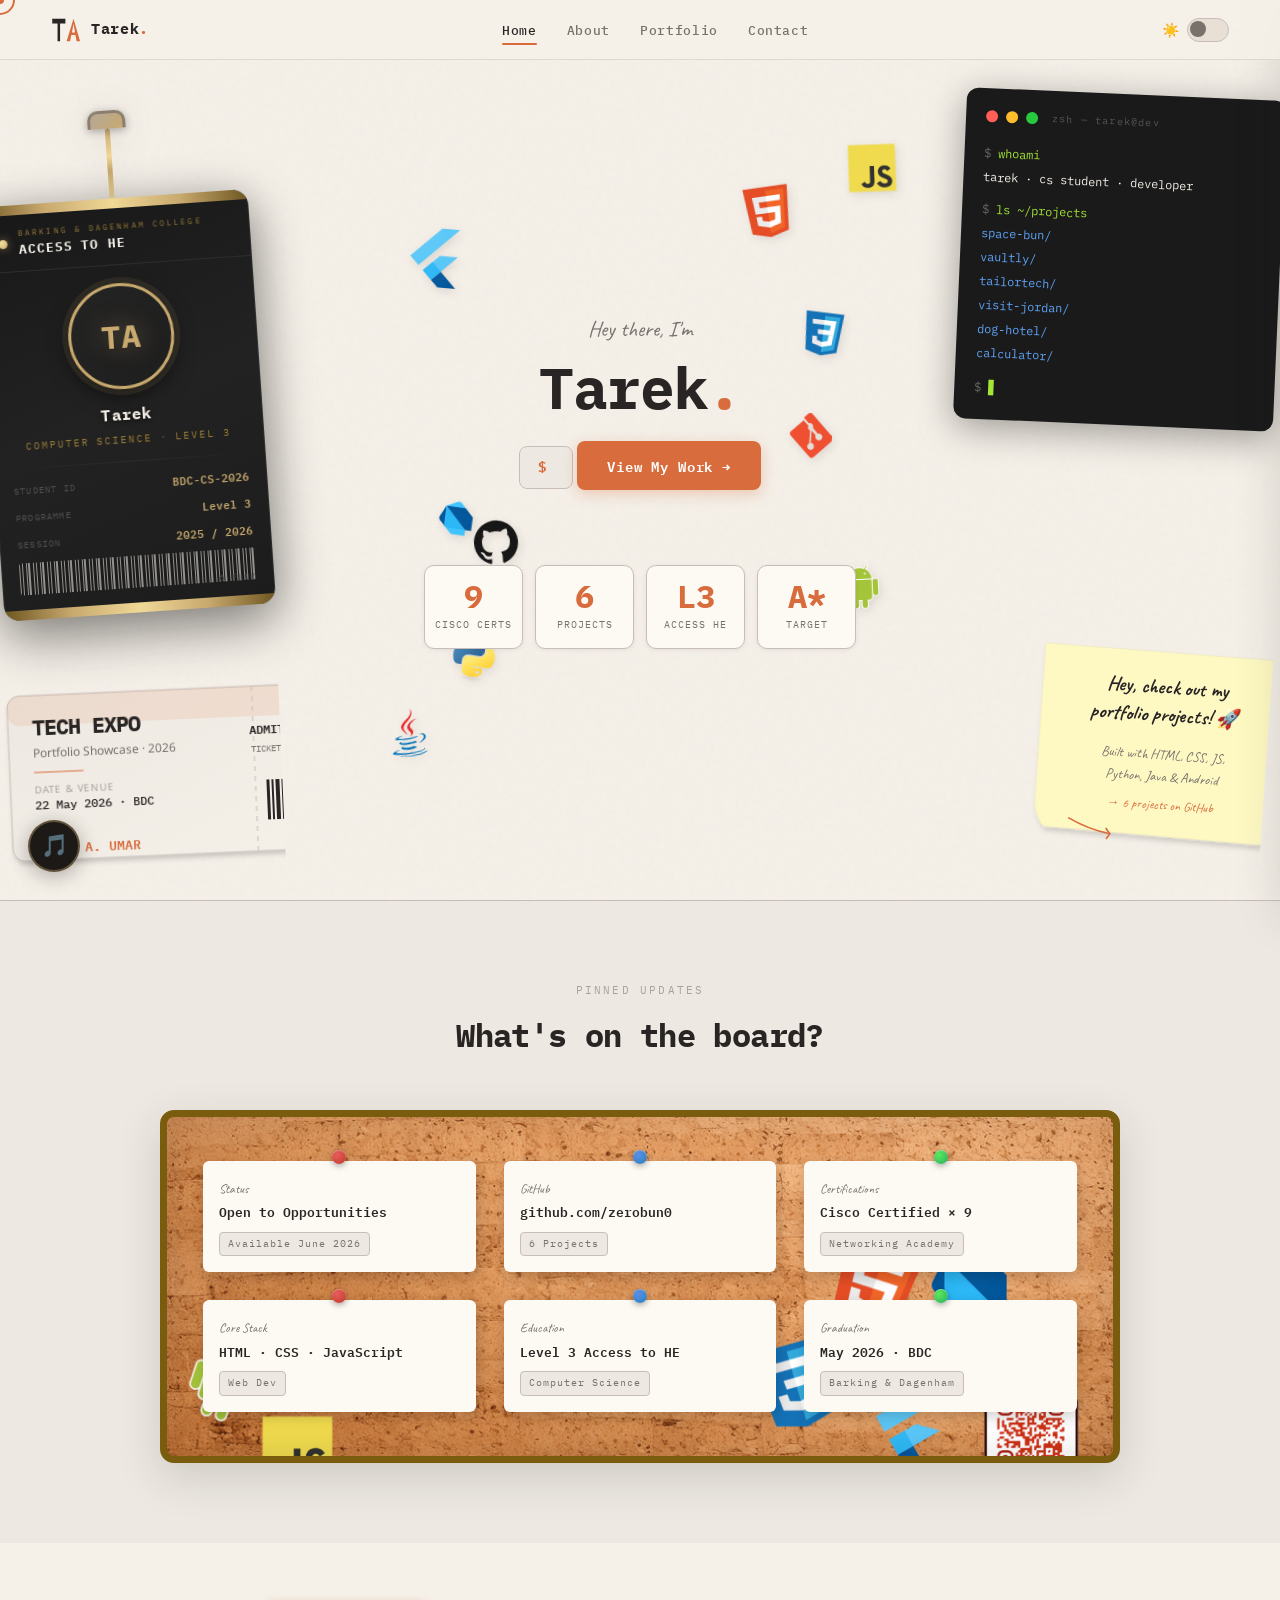
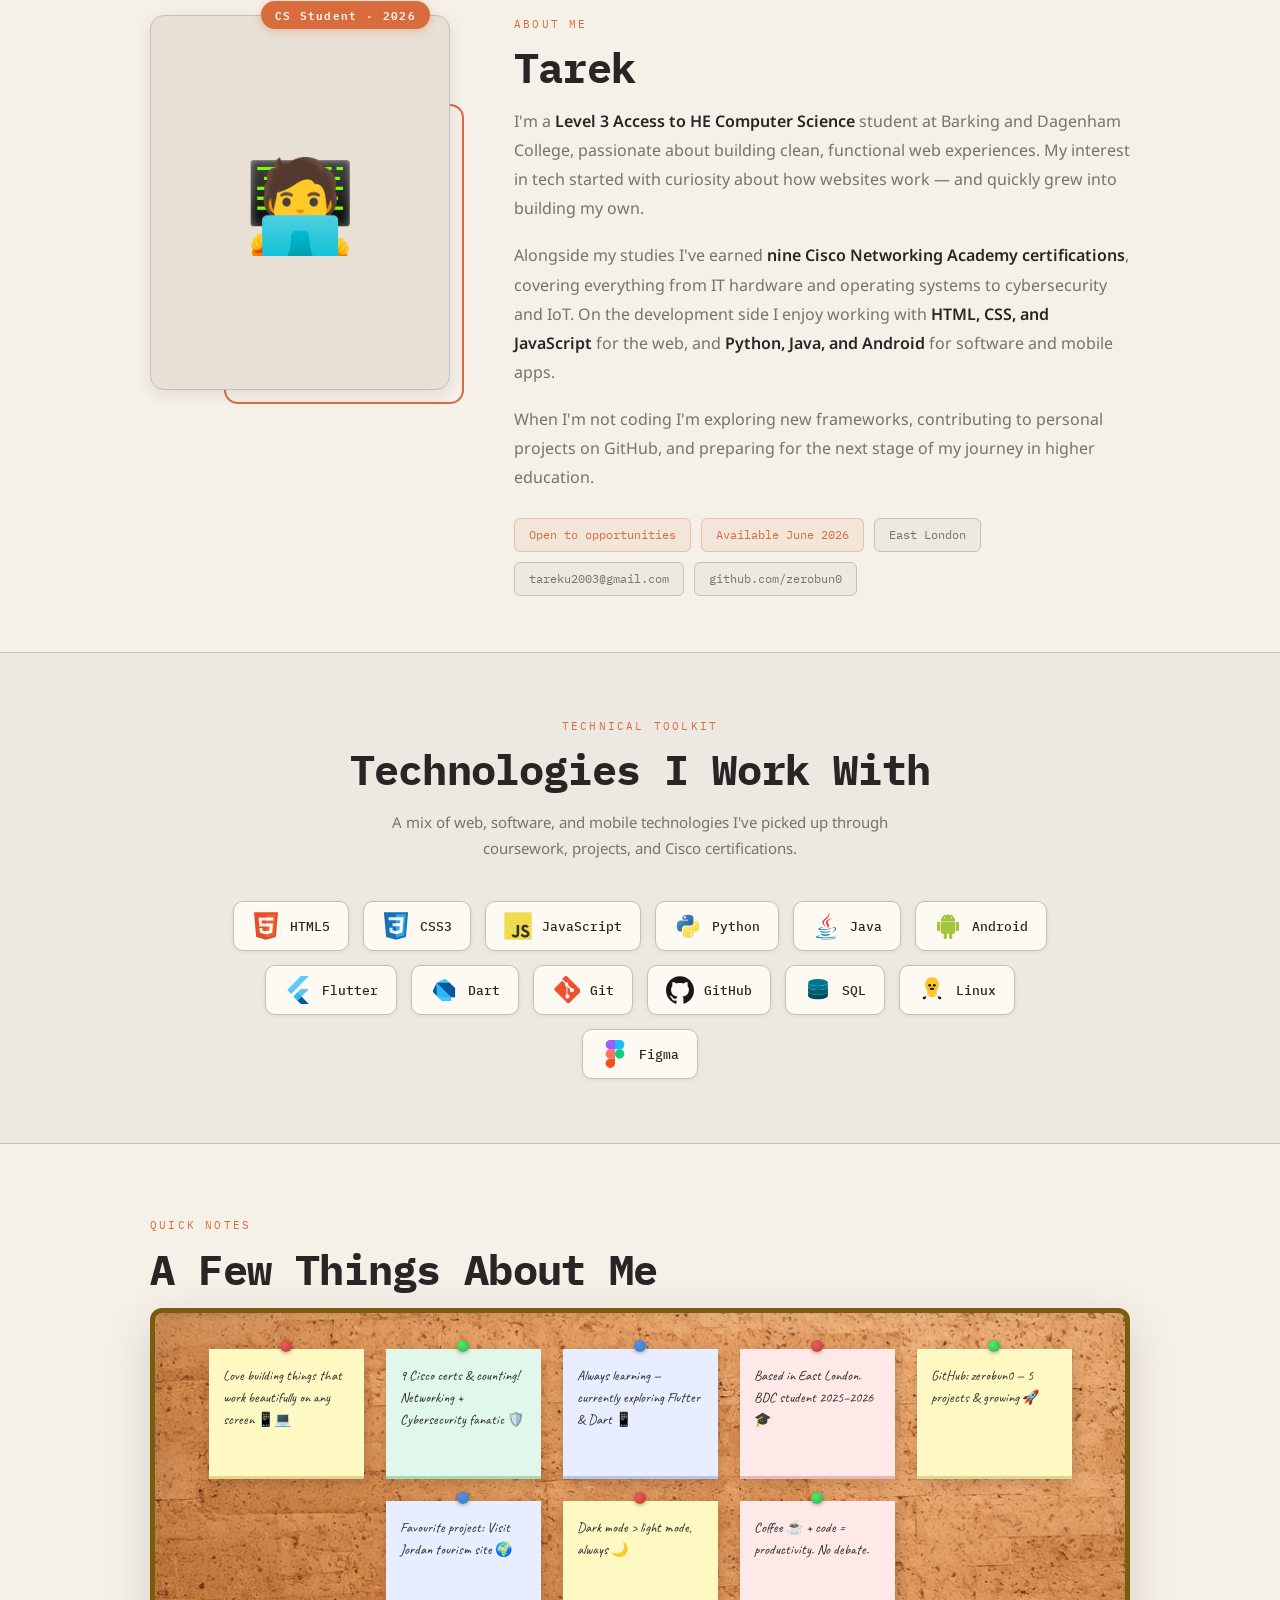
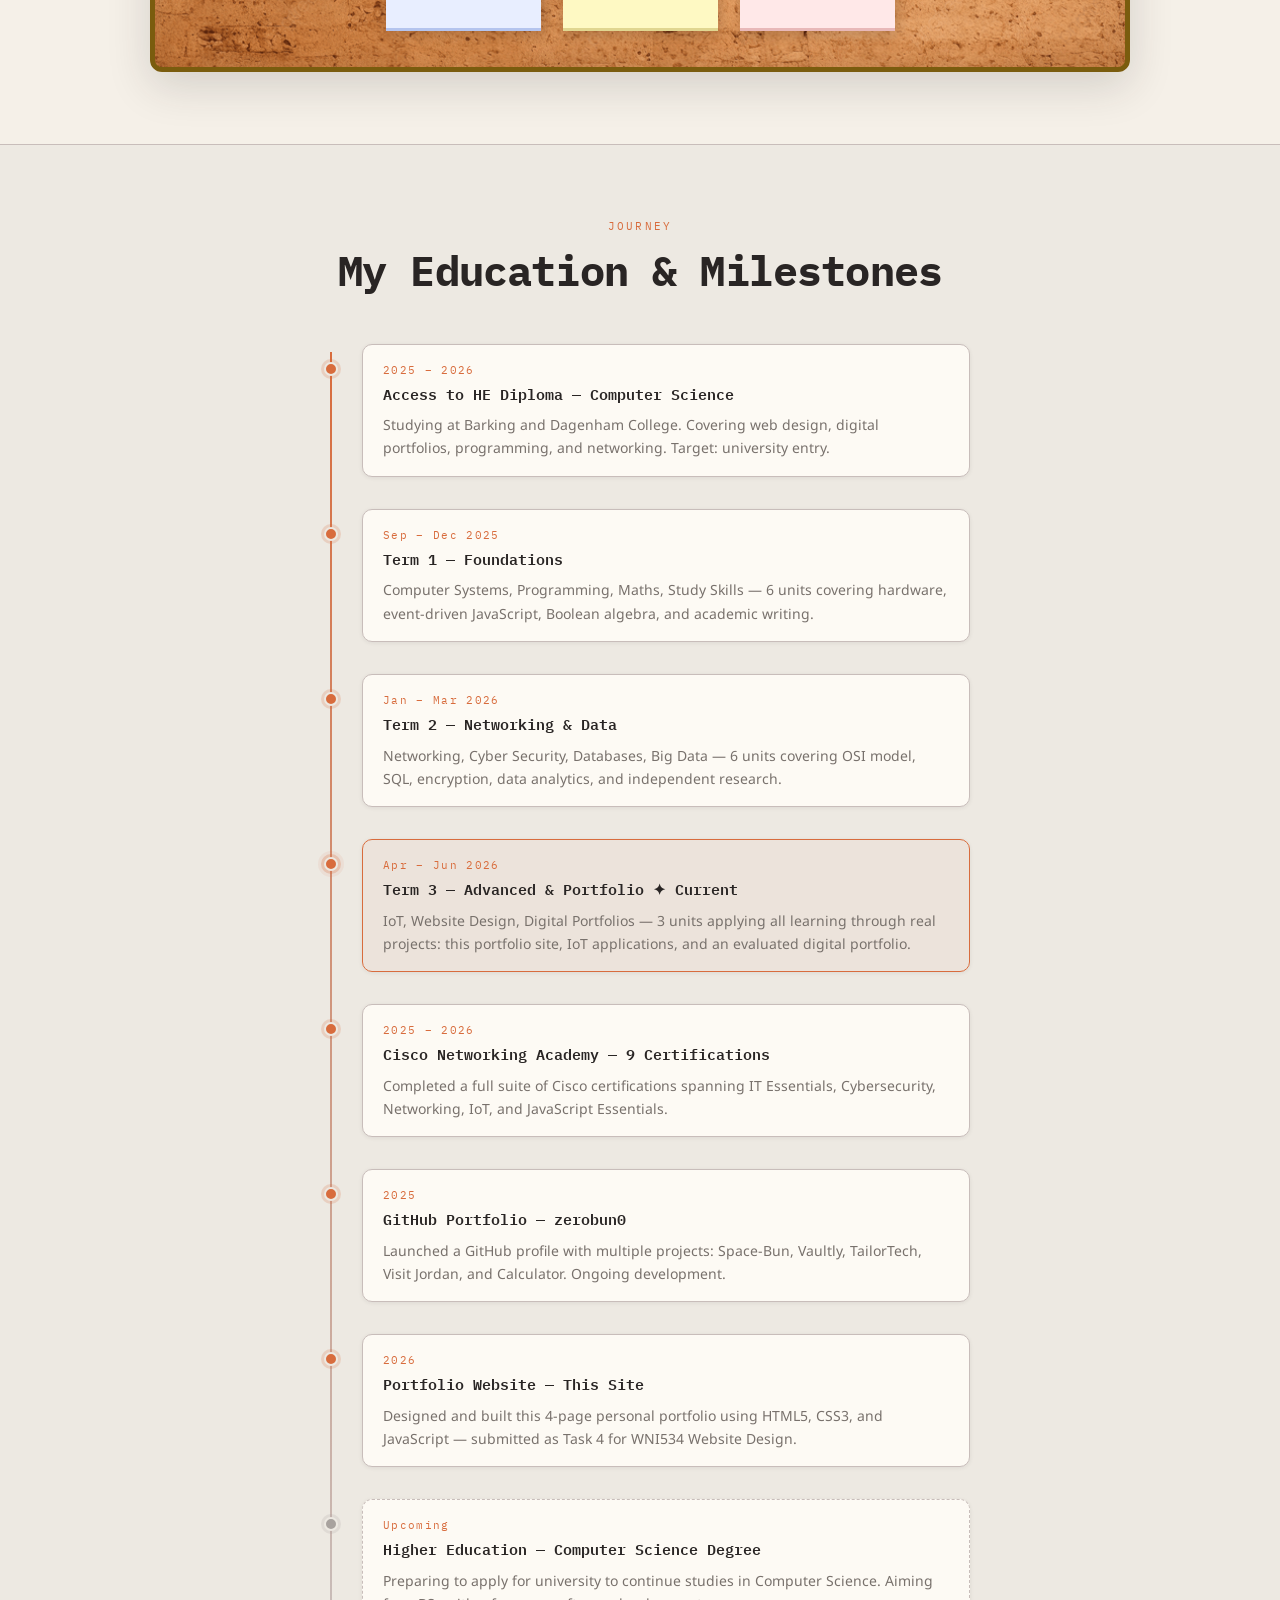
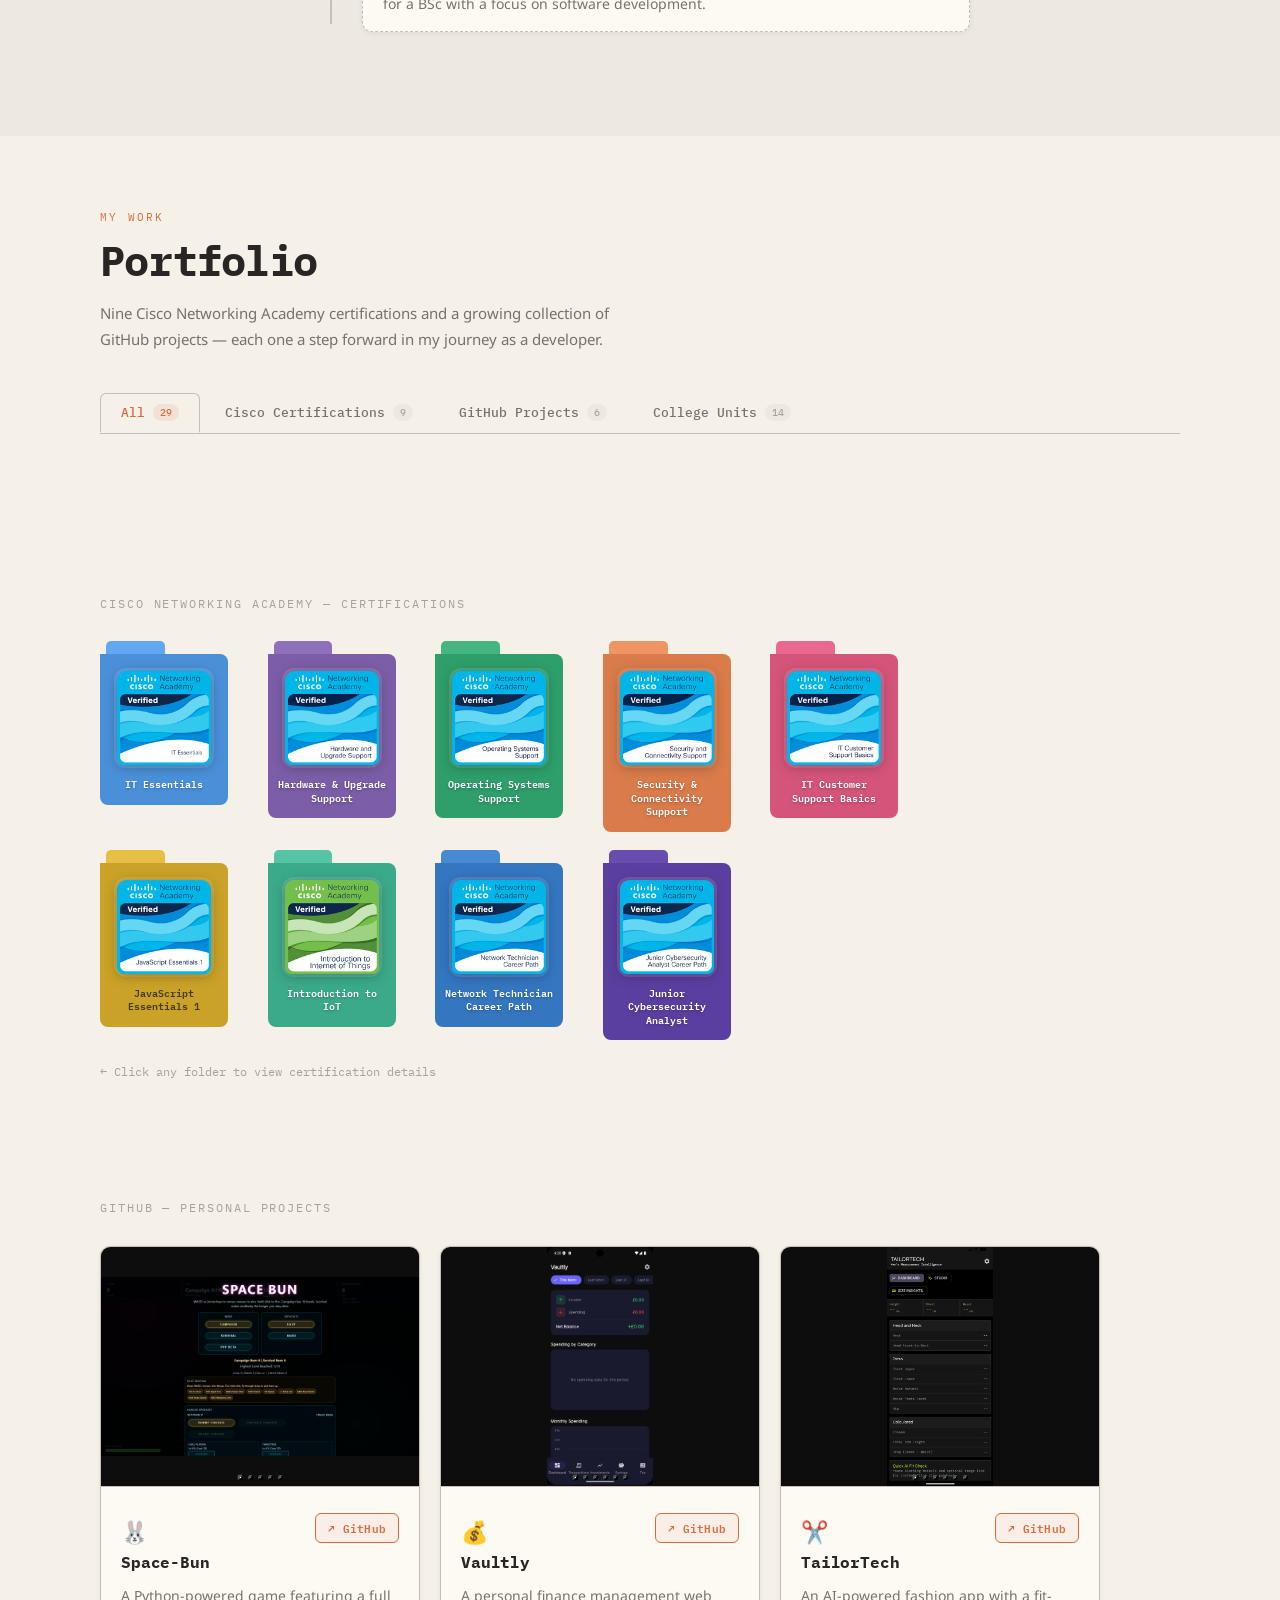
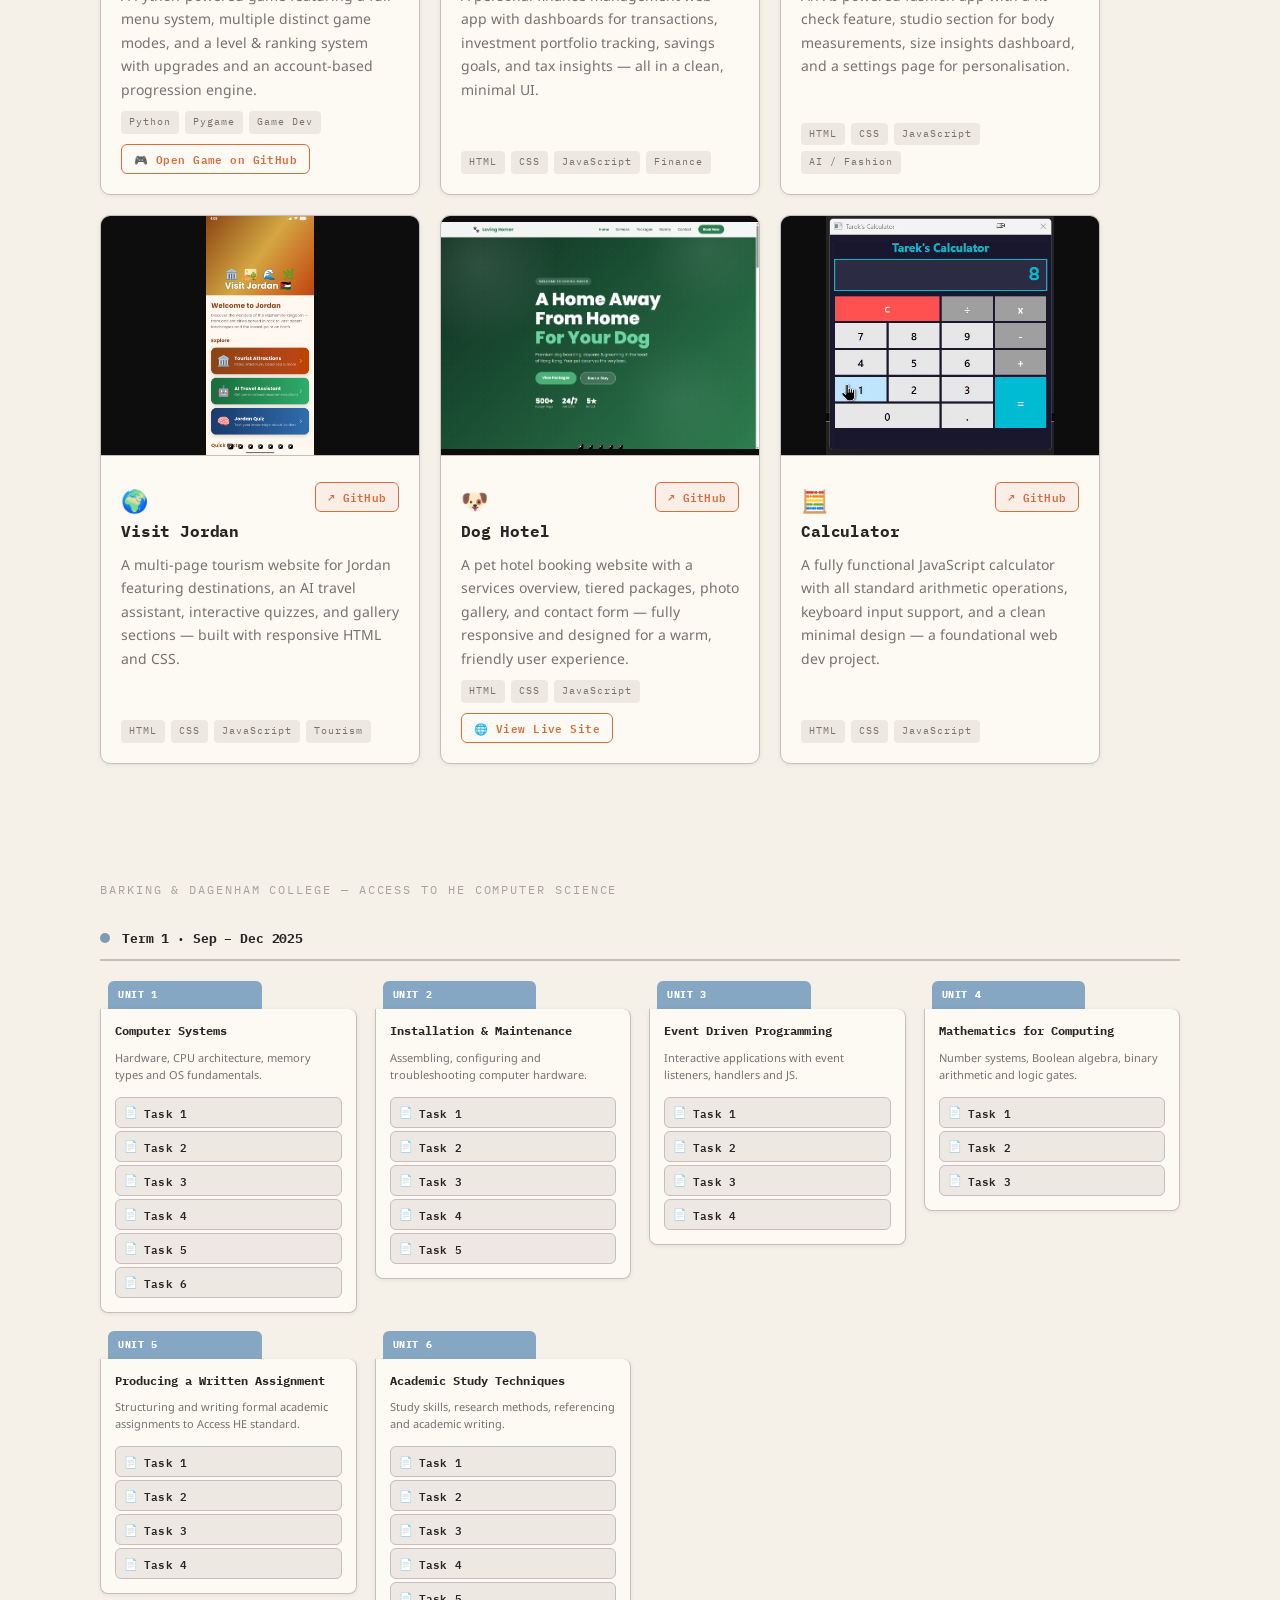
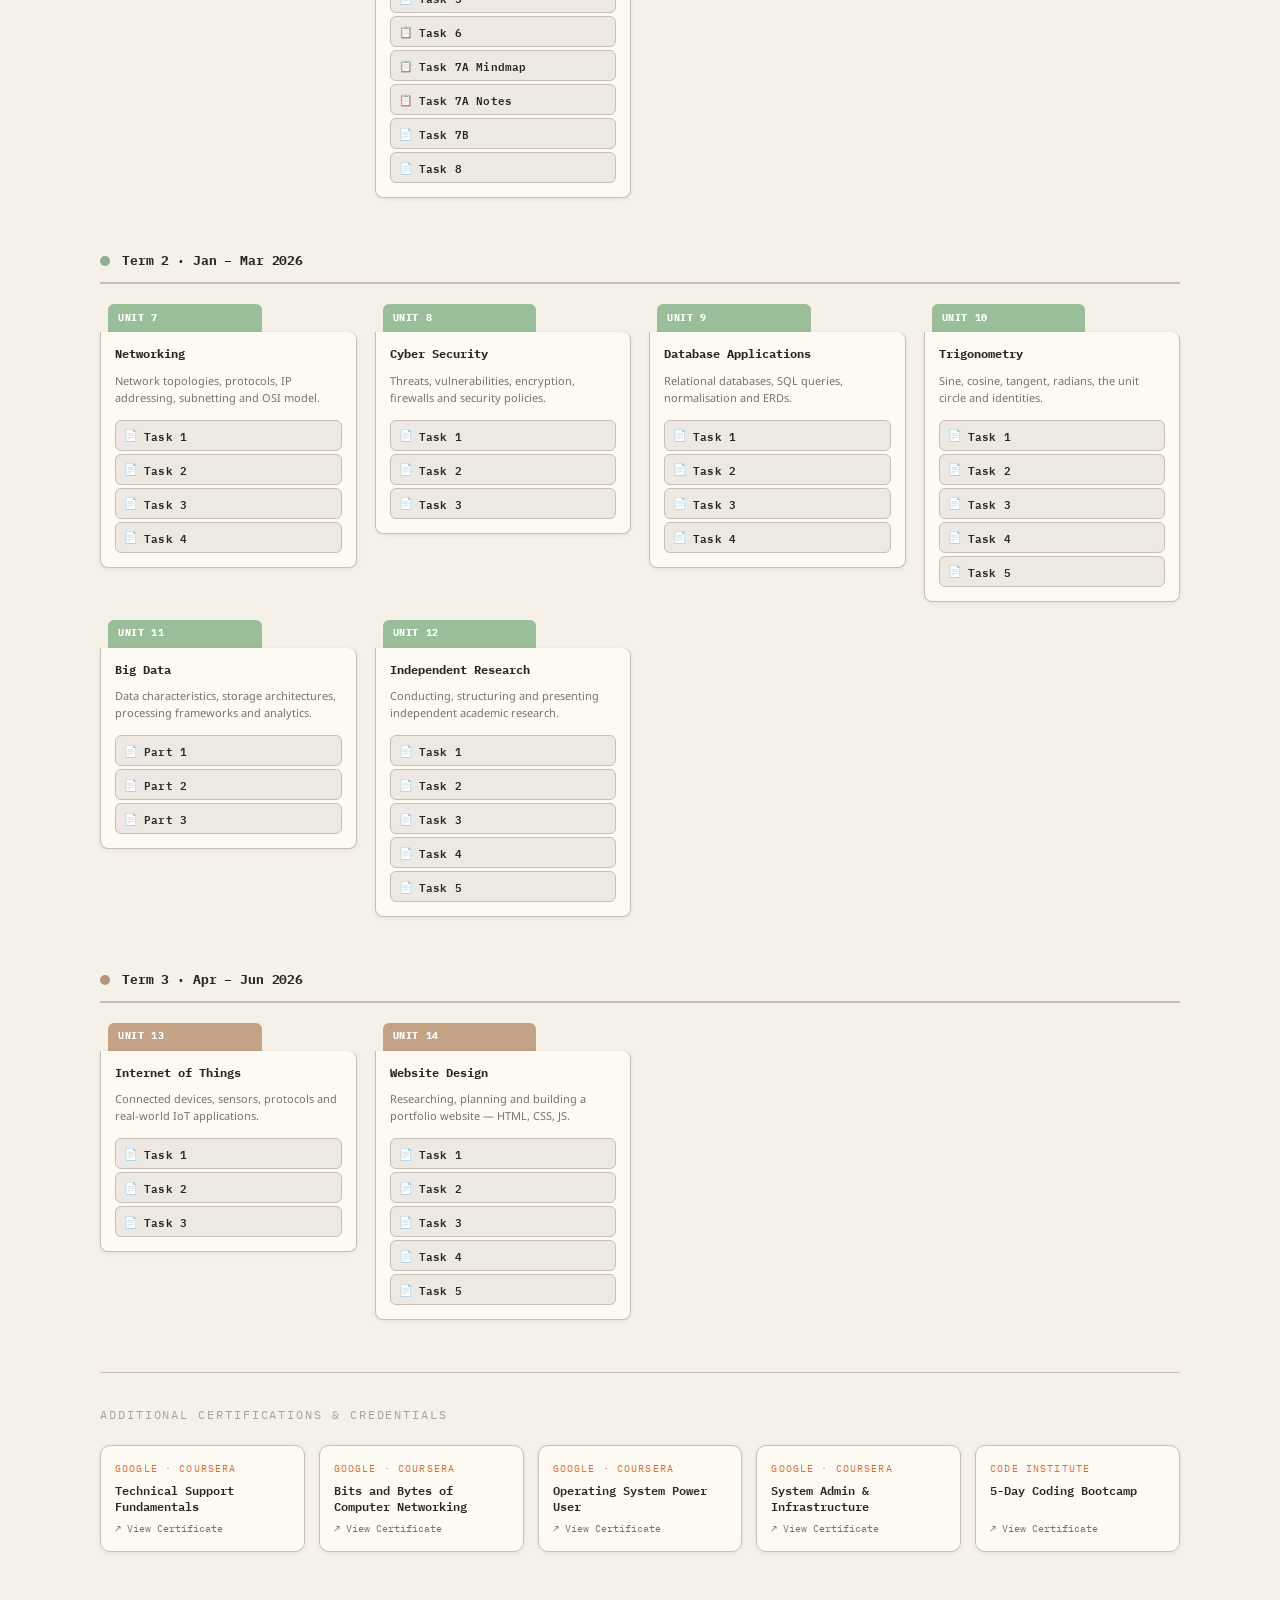
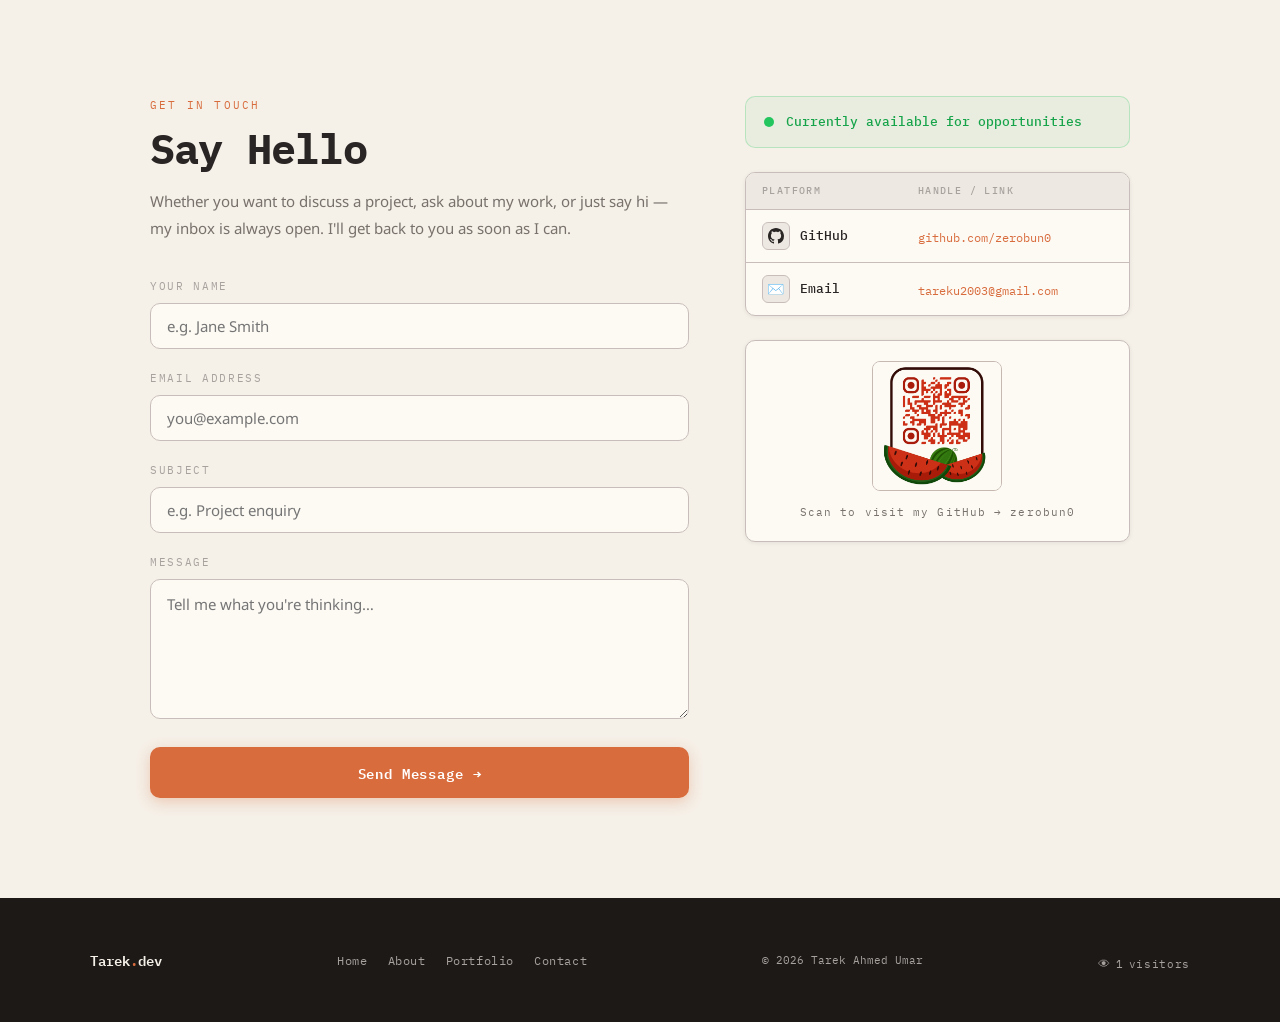
==== index.html @ 331a4de7 "Fix empty peek preview: remove sandbox, fix overlay init, clean state Root causes of blank/empty pre" ====
<!DOCTYPE html>
<html lang="en">
<head>
  <meta charset="UTF-8" />
  <meta name="viewport" content="width=device-width, initial-scale=1.0" />
  <title>Tarek Ahmed Umar — Portfolio</title>
  <meta name="description" content="Personal portfolio of Tarek Ahmed Umar — CS student, web developer, and Cisco-certified technician." />
  <link rel="stylesheet" href="css/style.css" />
  <link rel="stylesheet" href="https://unpkg.com/aos@2.3.4/dist/aos.css" />
  <script src="https://cdn.jsdelivr.net/npm/@emailjs/browser@4/dist/email.min.js"></script>
</head>
<body>

<div id="cursor-dot"></div>
<div id="cursor-ring"></div>
<div id="page-overlay"></div>

<!-- ══════════ NAV ══════════ -->
<nav class="nav" id="nav">
  <div class="nav-inner">
    <a href="#home" class="nav-logo">
      <img src="assets/icons/ta-logo.svg" alt="TA logo" />
      <span>Tarek<span class="nav-logo-accent">.</span></span>
    </a>
    <ul class="nav-links">
      <li><a href="#home" class="active">Home</a></li>
      <li><a href="#about">About</a></li>
      <li><a href="#portfolio">Portfolio</a></li>
      <li><a href="#contact">Contact</a></li>
    </ul>
    <button class="dm-toggle" id="dm-toggle-btn" aria-label="Switch to dark mode">
      <span class="dm-icon">☀️</span>
      <div class="dm-track"></div>
    </button>
    <button class="nav-hamburger" aria-label="Toggle menu">
      <span></span><span></span><span></span>
    </button>
    <div class="nav-mobile">
      <a href="#home">Home</a>
      <a href="#about">About</a>
      <a href="#portfolio">Portfolio</a>
      <a href="#contact">Contact</a>
    </div>
  </div>
</nav>

<!-- ══════════ MAIN ══════════ -->
<main>

  <!-- ════════════════════════════════════════════
       HOME
  ════════════════════════════════════════════ -->
  <section id="home">

    <!-- ─── HERO ─── -->
    <div class="hero">

      <!-- Central text -->
      <div class="hero-content">
        <span class="hero-greeting">Hey there, I'm</span>
        <h1 class="hero-name">Tarek<span class="accent">.</span></h1>
        <div class="hero-typed-wrap">
          <span class="typed-prefix">$</span>
          <span id="typed-text"></span>
        </div>
        <a href="#portfolio" class="hero-cta">View My Work →</a>

        <!-- Stats row -->
        <div class="hero-stats">
          <div class="stat-box" data-aos="fade-up" data-aos-delay="0">
            <span class="stat-num">9</span>
            <span class="stat-label">Cisco Certs</span>
          </div>
          <div class="stat-box" data-aos="fade-up" data-aos-delay="80">
            <span class="stat-num">6</span>
            <span class="stat-label">Projects</span>
          </div>
          <div class="stat-box" data-aos="fade-up" data-aos-delay="160">
            <span class="stat-num">L3</span>
            <span class="stat-label">Access HE</span>
          </div>
          <div class="stat-box" data-aos="fade-up" data-aos-delay="240">
            <span class="stat-num">A*</span>
            <span class="stat-label">Target</span>
          </div>
        </div>
      </div>

      <!-- ── Scattered: ID Badge ── -->
      <div class="scatter-item scatter-badge">
        <div class="badge-scene">
          <div class="lanyard-clip"></div>
          <div class="lanyard-string"></div>
          <div class="badge-container" title="Hover to flip">
            <div class="badge-inner">

              <!-- Front -->
              <div class="badge-face badge-front">
                <div class="bstripe"></div>
                <div class="bheader">
                  <div class="bdot"></div>
                  <div>
                    <div class="blogo-sm">Barking &amp; Dagenham College</div>
                    <div class="blogo-lg">ACCESS TO HE</div>
                  </div>
                </div>
                <div class="bphoto"><div class="bphoto-init">TA</div></div>
                <div class="bname">Tarek</div>
                <div class="brole">Computer Science · Level 3</div>
                <div class="bdiv"></div>
                <div class="brow"><span class="blabel">Student ID</span><span class="bval">BDC-CS-2026</span></div>
                <div class="brow"><span class="blabel">Programme</span><span class="bval">Level 3</span></div>
                <div class="brow"><span class="blabel">Session</span><span class="bval">2025 / 2026</span></div>
                <div class="bbarcode"></div>
                <div class="bflip-hint">↺ flip</div>
                <div class="bfoot"></div>
              </div>

              <!-- Back -->
              <div class="badge-face badge-back">
                <div class="bstripe"></div>
                <div class="bback-h">
                  <div class="bback-ph">TA</div>
                  <div>
                    <div class="bback-name">Tarek</div>
                    <div class="bback-id">ID: BDC-CS-2026</div>
                  </div>
                </div>
                <div class="bcerts">
                  <div class="bcerts-num">9</div>
                  <div class="bcerts-txt">Cisco<br>Certifications</div>
                </div>
                <div style="font-size:9px;color:#444;letter-spacing:.22em;text-transform:uppercase;padding:4px 16px 6px">Technical Skills</div>
                <div class="bskills">
                  <div class="bpill hi">HTML</div>
                  <div class="bpill hi">CSS</div>
                  <div class="bpill hi">JavaScript</div>
                  <div class="bpill hi">Python</div>
                  <div class="bpill">Java</div>
                  <div class="bpill">Android</div>
                </div>
                <div class="bprog">
                  Access to HE Diploma (Computer Science)<br>
                  Barking &amp; Dagenham College · 2025–2026
                </div>
                <div class="bfoot"></div>
              </div>
            </div>
          </div>
        </div>
      </div>

      <!-- ── Scattered: Terminal ── -->
      <div class="scatter-item scatter-terminal">
        <div style="background:#1a1a1a;border-radius:12px;padding:20px;font-family:'IBM Plex Mono',monospace;box-shadow:0 8px 36px rgba(0,0,0,.36)">
          <div style="display:flex;gap:8px;margin-bottom:16px;align-items:center">
            <div style="width:12px;height:12px;border-radius:50%;background:#ff5f56"></div>
            <div style="width:12px;height:12px;border-radius:50%;background:#ffbd2e"></div>
            <div style="width:12px;height:12px;border-radius:50%;background:#27c93f"></div>
            <span style="font-size:10px;color:#555;margin-left:6px;letter-spacing:.12em">zsh — tarek@dev</span>
          </div>
          <div style="color:#a3e635;font-size:12px;line-height:2">
            <div><span style="color:#666">$</span> whoami</div>
            <div style="margin-bottom:8px;color:#F5F0E8">tarek · cs student · developer</div>
            <div><span style="color:#666">$</span> ls ~/projects</div>
            <div style="color:#60a5fa">space-bun/</div>
            <div style="color:#60a5fa">vaultly/</div>
            <div style="color:#60a5fa">tailortech/</div>
            <div style="color:#60a5fa">visit-jordan/</div>
            <div style="color:#60a5fa">dog-hotel/</div>
            <div style="color:#60a5fa">calculator/</div>
            <div style="margin-top:10px;color:#a3e635"><span style="color:#666">$</span>&nbsp;<span style="animation:blink 1s step-start infinite;display:inline-block">▊</span></div>
          </div>
        </div>
        <style>@keyframes blink{0%,49%{opacity:1}50%,100%{opacity:0}}</style>
      </div>

      <!-- ── Scattered: Ripped Paper Note ── -->
      <div class="scatter-item scatter-note">
        <svg width="280" height="210" xmlns="http://www.w3.org/2000/svg">
          <defs>
            <filter id="ps"><feDropShadow dx="2" dy="4" stdDeviation="2.5" flood-opacity=".15"/></filter>
          </defs>
          <path d="M15 10 L265 12 L263 182 Q261 186 258 189 L250 194 L240 197 L25 193 Q22 190 20 186 L17 180 Q15 175 15 170 Z"
                fill="#FEF9C3" stroke="#E5E0B8" stroke-width=".5" filter="url(#ps)"/>
          <text x="140" y="52"  font-family="Caveat,cursive" font-size="20" fill="#292524" text-anchor="middle" font-weight="700">Hey, check out my</text>
          <text x="140" y="80"  font-family="Caveat,cursive" font-size="20" fill="#292524" text-anchor="middle" font-weight="700">portfolio projects! 🚀</text>
          <text x="140" y="118" font-family="Caveat,cursive" font-size="14" fill="#78716C" text-anchor="middle">Built with HTML, CSS, JS,</text>
          <text x="140" y="140" font-family="Caveat,cursive" font-size="14" fill="#78716C" text-anchor="middle">Python, Java &amp; Android</text>
          <text x="140" y="168" font-family="Caveat,cursive" font-size="13" fill="#D86C3D" text-anchor="middle">→ 6 projects on GitHub</text>
          <path d="M50 183 Q70 193 92 196" stroke="#D86C3D" stroke-width="1.6" fill="none" stroke-linecap="round"/>
          <path d="M88 191 L92 196 L89 201" stroke="#D86C3D" stroke-width="1.6" fill="none" stroke-linecap="round" stroke-linejoin="round"/>
        </svg>
      </div>

      <!-- ── Scattered: Event Ticket ── -->
      <div class="scatter-item scatter-ticket">
        <svg width="360" height="185" xmlns="http://www.w3.org/2000/svg">
          <defs>
            <filter id="ts"><feDropShadow dx="2" dy="3" stdDeviation="2.5" flood-opacity=".18"/></filter>
            <linearGradient id="tg" x1="0%" y1="0%" x2="100%" y2="100%">
              <stop offset="0%" style="stop-color:#EDE9E2"/>
              <stop offset="100%" style="stop-color:#F5F0E8"/>
            </linearGradient>
          </defs>
          <rect x="10" y="10" width="340" height="165" rx="12" fill="url(#tg)" stroke="#C8BDBA" stroke-width="1" filter="url(#ts)"/>
          <rect x="10" y="10" width="340" height="30" rx="12" fill="#D86C3D" opacity=".12"/>
          <line x1="255" y1="10" x2="255" y2="175" stroke="#C8BDBA" stroke-width="1" stroke-dasharray="5 5"/>
          <text x="34" y="50" font-family="'IBM Plex Mono',monospace" font-size="22" fill="#292524" font-weight="700" letter-spacing="-1">TECH EXPO</text>
          <text x="34" y="72" font-family="'Noto Sans',sans-serif" font-size="12" fill="#78716C">Portfolio Showcase · 2026</text>
          <rect x="34" y="86" width="50" height="2" rx="1" fill="#D86C3D" opacity=".5"/>
          <text x="34" y="108" font-family="'Noto Sans',sans-serif" font-size="10" fill="#a8a29e" letter-spacing=".08em">DATE &amp; VENUE</text>
          <text x="34" y="124" font-family="'IBM Plex Mono',monospace" font-size="12" fill="#292524" font-weight="500">22 May 2026 · BDC</text>
          <text x="34" y="152" font-family="'Noto Sans',sans-serif" font-size="10" fill="#a8a29e" letter-spacing=".08em">ADMIT</text>
          <text x="34" y="168" font-family="'IBM Plex Mono',monospace" font-size="13" fill="#D86C3D" font-weight="600">TAREK A. UMAR</text>
          <text x="282" y="58" font-family="'IBM Plex Mono',monospace" font-size="12" fill="#292524" font-weight="600" text-anchor="middle">ADMIT ONE</text>
          <text x="282" y="76" font-family="'IBM Plex Mono',monospace" font-size="9" fill="#78716C" text-anchor="middle">TICKET #0522</text>
          <g transform="translate(266,104)">
            <rect x="0"  y="0" width="3"  height="40" fill="#292524"/><rect x="5"  y="0" width="2"  height="40" fill="#292524"/>
            <rect x="9"  y="0" width="4"  height="40" fill="#292524"/><rect x="15" y="0" width="2"  height="40" fill="#292524"/>
            <rect x="19" y="0" width="5"  height="40" fill="#292524"/><rect x="26" y="0" width="2"  height="40" fill="#292524"/>
            <rect x="30" y="0" width="3"  height="40" fill="#292524"/><rect x="35" y="0" width="4"  height="40" fill="#292524"/>
          </g>
        </svg>
      </div>

      <!-- ── Tech Stickers ── -->
      <img src="assets/icons/html5.svg"      class="sticker sticker-html5"   alt="HTML5" />
      <img src="assets/icons/css3.svg"       class="sticker sticker-css3"    alt="CSS3" />
      <img src="assets/icons/javascript.svg" class="sticker sticker-js"      alt="JavaScript" />
      <img src="assets/icons/python.svg"     class="sticker sticker-python"  alt="Python" />
      <img src="assets/icons/java.svg"       class="sticker sticker-java"    alt="Java" />
      <img src="assets/icons/flutter.svg"    class="sticker sticker-flutter" alt="Flutter" />
      <img src="assets/icons/git.svg"        class="sticker sticker-git"     alt="Git" />
      <img src="assets/icons/github.svg"     class="sticker sticker-github"  alt="GitHub" />
      <img src="assets/icons/android.svg"    class="sticker sticker-android" alt="Android" />
      <img src="assets/icons/dart.svg"       class="sticker sticker-dart"    alt="Dart" />

    </div><!-- /hero -->

    <!-- ─── BULLETIN BOARD ─── -->
    <section class="board-section" id="board">
      <p class="board-eyebrow">Pinned Updates</p>
      <h2 class="board-title">What's on the board?</h2>

      <div class="bulletin-board">

        <div class="pin-item" data-aos="fade-up" data-aos-delay="0">
          <p class="pin-item-label">Status</p>
          <p class="pin-item-title">Open to Opportunities</p>
          <span class="pin-tag">Available June 2026</span>
        </div>

        <div class="pin-item" data-aos="fade-up" data-aos-delay="80">
          <p class="pin-item-label">GitHub</p>
          <p class="pin-item-title">github.com/zerobun0</p>
          <span class="pin-tag">6 Projects</span>
        </div>

        <div class="pin-item" data-aos="fade-up" data-aos-delay="160">
          <p class="pin-item-label">Certifications</p>
          <p class="pin-item-title">Cisco Certified × 9</p>
          <span class="pin-tag">Networking Academy</span>
        </div>

        <div class="pin-item" data-aos="fade-up" data-aos-delay="60">
          <p class="pin-item-label">Core Stack</p>
          <p class="pin-item-title">HTML · CSS · JavaScript</p>
          <span class="pin-tag">Web Dev</span>
        </div>

        <div class="pin-item" data-aos="fade-up" data-aos-delay="120">
          <p class="pin-item-label">Education</p>
          <p class="pin-item-title">Level 3 Access to HE</p>
          <span class="pin-tag">Computer Science</span>
        </div>

        <div class="pin-item" data-aos="fade-up" data-aos-delay="200">
          <p class="pin-item-label">Graduation</p>
          <p class="pin-item-title">May 2026 · BDC</p>
          <span class="pin-tag">Barking &amp; Dagenham</span>
        </div>

      </div>
    </section>

  </section><!-- /#home -->


  <!-- ════════════════════════════════════════════
       ABOUT
  ════════════════════════════════════════════ -->
  <section id="about">

    <!-- ─── ABOUT HERO ─── -->
    <section class="about-hero">

      <!-- Photo column -->
      <div class="about-photo-col" data-aos="fade-right">
        <div class="about-photo">🧑‍💻</div>
        <div class="about-photo-deco"></div>
        <span class="about-name-tag">CS Student · 2026</span>
      </div>

      <!-- Text column -->
      <div data-aos="fade-left">
        <span class="section-eyebrow">About Me</span>
        <h2 class="section-title">Tarek</h2>

        <p class="about-bio">
          I'm a <strong>Level 3 Access to HE Computer Science</strong> student at Barking and Dagenham College,
          passionate about building clean, functional web experiences. My interest in tech started with
          curiosity about how websites work — and quickly grew into building my own.
        </p>
        <p class="about-bio">
          Alongside my studies I've earned <strong>nine Cisco Networking Academy certifications</strong>,
          covering everything from IT hardware and operating systems to cybersecurity and IoT. On the
          development side I enjoy working with <strong>HTML, CSS, and JavaScript</strong> for the web,
          and <strong>Python, Java, and Android</strong> for software and mobile apps.
        </p>
        <p class="about-bio">
          When I'm not coding I'm exploring new frameworks, contributing to personal projects on GitHub,
          and preparing for the next stage of my journey in higher education.
        </p>

        <div class="about-chips">
          <span class="about-chip hi">Open to opportunities</span>
          <span class="about-chip hi">Available June 2026</span>
          <span class="about-chip">East London</span>
          <span class="about-chip">tareku2003@gmail.com</span>
          <span class="about-chip">github.com/zerobun0</span>
        </div>
      </div>

    </section>

    <!-- ─── SKILLS ─── -->
    <section class="skills-section" id="skills">
      <span class="section-eyebrow" style="display:block;text-align:center">Technical Toolkit</span>
      <h2 class="section-title" style="text-align:center">Technologies I Work With</h2>
      <p class="section-sub" style="text-align:center;margin:0 auto">
        A mix of web, software, and mobile technologies I've picked up through coursework, projects, and Cisco certifications.
      </p>

      <div class="skills-grid">
        <div class="skill-chip" data-aos="fade-up" data-aos-delay="0">
          <img src="assets/icons/html5.svg" alt="HTML5" />
          <span class="skill-chip-name">HTML5</span>
        </div>
        <div class="skill-chip" data-aos="fade-up" data-aos-delay="50">
          <img src="assets/icons/css3.svg" alt="CSS3" />
          <span class="skill-chip-name">CSS3</span>
        </div>
        <div class="skill-chip" data-aos="fade-up" data-aos-delay="100">
          <img src="assets/icons/javascript.svg" alt="JavaScript" />
          <span class="skill-chip-name">JavaScript</span>
        </div>
        <div class="skill-chip" data-aos="fade-up" data-aos-delay="150">
          <img src="assets/icons/python.svg" alt="Python" />
          <span class="skill-chip-name">Python</span>
        </div>
        <div class="skill-chip" data-aos="fade-up" data-aos-delay="200">
          <img src="assets/icons/java.svg" alt="Java" />
          <span class="skill-chip-name">Java</span>
        </div>
        <div class="skill-chip" data-aos="fade-up" data-aos-delay="250">
          <img src="assets/icons/android.svg" alt="Android" />
          <span class="skill-chip-name">Android</span>
        </div>
        <div class="skill-chip" data-aos="fade-up" data-aos-delay="300">
          <img src="assets/icons/flutter.svg" alt="Flutter" />
          <span class="skill-chip-name">Flutter</span>
        </div>
        <div class="skill-chip" data-aos="fade-up" data-aos-delay="350">
          <img src="assets/icons/dart.svg" alt="Dart" />
          <span class="skill-chip-name">Dart</span>
        </div>
        <div class="skill-chip" data-aos="fade-up" data-aos-delay="400">
          <img src="assets/icons/git.svg" alt="Git" />
          <span class="skill-chip-name">Git</span>
        </div>
        <div class="skill-chip" data-aos="fade-up" data-aos-delay="450">
          <img src="assets/icons/github.svg" alt="GitHub" />
          <span class="skill-chip-name">GitHub</span>
        </div>
        <div class="skill-chip" data-aos="fade-up" data-aos-delay="500">
          <img src="assets/icons/sql.svg" alt="SQL" />
          <span class="skill-chip-name">SQL</span>
        </div>
        <div class="skill-chip" data-aos="fade-up" data-aos-delay="550">
          <img src="assets/icons/linux.svg" alt="Linux" />
          <span class="skill-chip-name">Linux</span>
        </div>
        <div class="skill-chip" data-aos="fade-up" data-aos-delay="600">
          <img src="assets/icons/figma.svg" alt="Figma" />
          <span class="skill-chip-name">Figma</span>
        </div>
      </div>
    </section>

    <!-- ─── CORK BOARD ─── -->
    <section class="cork-section" id="notes">
      <span class="section-eyebrow">Quick Notes</span>
      <h2 class="section-title">A Few Things About Me</h2>

      <div class="cork-board-sm">
        <div class="cork-note" data-aos="zoom-in" data-aos-delay="0">
          <p class="cork-note-text">Love building things that work beautifully on any screen 📱💻</p>
        </div>
        <div class="cork-note" data-aos="zoom-in" data-aos-delay="80">
          <p class="cork-note-text">9 Cisco certs &amp; counting! Networking + Cybersecurity fanatic 🛡️</p>
        </div>
        <div class="cork-note" data-aos="zoom-in" data-aos-delay="160">
          <p class="cork-note-text">Always learning — currently exploring Flutter &amp; Dart 📱</p>
        </div>
        <div class="cork-note" data-aos="zoom-in" data-aos-delay="60">
          <p class="cork-note-text">Based in East London. BDC student 2025–2026 🎓</p>
        </div>
        <div class="cork-note" data-aos="zoom-in" data-aos-delay="120">
          <p class="cork-note-text">GitHub: zerobun0 — 5 projects &amp; growing 🚀</p>
        </div>
        <div class="cork-note" data-aos="zoom-in" data-aos-delay="200">
          <p class="cork-note-text">Favourite project: Visit Jordan tourism site 🌍</p>
        </div>
        <div class="cork-note" data-aos="zoom-in" data-aos-delay="40">
          <p class="cork-note-text">Dark mode &gt; light mode, always 🌙</p>
        </div>
        <div class="cork-note" data-aos="zoom-in" data-aos-delay="180">
          <p class="cork-note-text">Coffee ☕ + code = productivity. No debate.</p>
        </div>
      </div>
    </section>

    <!-- ─── TIMELINE ─── -->
    <section class="timeline-section" id="journey">
      <div style="max-width:1100px;margin:0 auto;text-align:center">
        <span class="section-eyebrow">Journey</span>
        <h2 class="section-title">My Education &amp; Milestones</h2>
      </div>

      <div class="timeline">

        <div class="timeline-item" data-aos="fade-up" data-aos-delay="0">
          <div class="timeline-dot-col"><div class="timeline-dot"></div></div>
          <div class="timeline-body">
            <div class="timeline-date">2025 – 2026</div>
            <div class="timeline-event">Access to HE Diploma — Computer Science</div>
            <p class="timeline-desc">Studying at Barking and Dagenham College. Covering web design, digital portfolios, programming, and networking. Target: university entry.</p>
          </div>
        </div>

        <div class="timeline-item" data-aos="fade-up" data-aos-delay="60">
          <div class="timeline-dot-col"><div class="timeline-dot"></div></div>
          <div class="timeline-body">
            <div class="timeline-date">Sep – Dec 2025</div>
            <div class="timeline-event">Term 1 — Foundations</div>
            <p class="timeline-desc">Computer Systems, Programming, Maths, Study Skills — 6 units covering hardware, event-driven JavaScript, Boolean algebra, and academic writing.</p>
          </div>
        </div>

        <div class="timeline-item" data-aos="fade-up" data-aos-delay="120">
          <div class="timeline-dot-col"><div class="timeline-dot"></div></div>
          <div class="timeline-body">
            <div class="timeline-date">Jan – Mar 2026</div>
            <div class="timeline-event">Term 2 — Networking &amp; Data</div>
            <p class="timeline-desc">Networking, Cyber Security, Databases, Big Data — 6 units covering OSI model, SQL, encryption, data analytics, and independent research.</p>
          </div>
        </div>

        <div class="timeline-item current" data-aos="fade-up" data-aos-delay="180">
          <div class="timeline-dot-col"><div class="timeline-dot"></div></div>
          <div class="timeline-body">
            <div class="timeline-date">Apr – Jun 2026</div>
            <div class="timeline-event">Term 3 — Advanced &amp; Portfolio ✦ Current</div>
            <p class="timeline-desc">IoT, Website Design, Digital Portfolios — 3 units applying all learning through real projects: this portfolio site, IoT applications, and an evaluated digital portfolio.</p>
          </div>
        </div>

        <div class="timeline-item" data-aos="fade-up" data-aos-delay="240">
          <div class="timeline-dot-col"><div class="timeline-dot"></div></div>
          <div class="timeline-body">
            <div class="timeline-date">2025 – 2026</div>
            <div class="timeline-event">Cisco Networking Academy — 9 Certifications</div>
            <p class="timeline-desc">Completed a full suite of Cisco certifications spanning IT Essentials, Cybersecurity, Networking, IoT, and JavaScript Essentials.</p>
          </div>
        </div>

        <div class="timeline-item" data-aos="fade-up" data-aos-delay="300">
          <div class="timeline-dot-col"><div class="timeline-dot"></div></div>
          <div class="timeline-body">
            <div class="timeline-date">2025</div>
            <div class="timeline-event">GitHub Portfolio — zerobun0</div>
            <p class="timeline-desc">Launched a GitHub profile with multiple projects: Space-Bun, Vaultly, TailorTech, Visit Jordan, and Calculator. Ongoing development.</p>
          </div>
        </div>

        <div class="timeline-item" data-aos="fade-up" data-aos-delay="360">
          <div class="timeline-dot-col"><div class="timeline-dot"></div></div>
          <div class="timeline-body">
            <div class="timeline-date">2026</div>
            <div class="timeline-event">Portfolio Website — This Site</div>
            <p class="timeline-desc">Designed and built this 4-page personal portfolio using HTML5, CSS3, and JavaScript — submitted as Task 4 for WNI534 Website Design.</p>
          </div>
        </div>

        <div class="timeline-item" data-aos="fade-up" data-aos-delay="420">
          <div class="timeline-dot-col"><div class="timeline-dot" style="background:var(--subtle);box-shadow:0 0 0 3px rgba(168,162,158,0.2)"></div></div>
          <div class="timeline-body" style="border-style:dashed">
            <div class="timeline-date">Upcoming</div>
            <div class="timeline-event">Higher Education — Computer Science Degree</div>
            <p class="timeline-desc">Preparing to apply for university to continue studies in Computer Science. Aiming for a BSc with a focus on software development.</p>
          </div>
        </div>

      </div>
    </section>

  </section><!-- /#about -->


  <!-- ════════════════════════════════════════════
       PORTFOLIO
  ════════════════════════════════════════════ -->
  <section id="portfolio">

    <!-- ─── HEADER & FILTER TABS ─── -->
    <div class="portfolio-header">
      <span class="section-eyebrow">My Work</span>
      <h2 class="section-title">Portfolio</h2>
      <p class="section-sub">
        Nine Cisco Networking Academy certifications and a growing collection of GitHub projects —
        each one a step forward in my journey as a developer.
      </p>

      <div class="filter-tabs" role="tablist">
        <button class="filter-tab active" data-filter="all" role="tab">
          All <span class="tab-count">29</span>
        </button>
        <button class="filter-tab" data-filter="certs" role="tab">
          Cisco Certifications <span class="tab-count">9</span>
        </button>
        <button class="filter-tab" data-filter="projects" role="tab">
          GitHub Projects <span class="tab-count">6</span>
        </button>
        <button class="filter-tab" data-filter="units" role="tab">
          College Units <span class="tab-count">14</span>
        </button>
      </div>
    </div>

    <!-- ─── SECTION: ALL INTRO ─── -->
    <div class="portfolio-section" id="section-all"></div>

    <!-- ─── SECTION: CISCO CERTIFICATIONS ─── -->
    <div class="portfolio-section" id="section-certs">
      <p class="section-subtitle">Cisco Networking Academy — Certifications</p>

      <div class="folders-grid">

        <div class="folder-card" data-cert="it-essentials" style="--fc:#4A90D9" data-aos="zoom-in" data-aos-delay="0">
          <div class="folder-tab"></div>
          <div class="folder-body">
            <div class="folder-icon-wrap">
              <img src="assets/images/cisco/it-essentials.png" alt="IT Essentials badge" class="cert-badge-thumb" />
            </div>
            <div class="folder-name">IT Essentials</div>
          </div>
        </div>

        <div class="folder-card" data-cert="hardware-upgrade" style="--fc:#7B5EA7" data-aos="zoom-in" data-aos-delay="50">
          <div class="folder-tab"></div>
          <div class="folder-body">
            <div class="folder-icon-wrap">
              <img src="assets/images/cisco/hardware-upgrade.png" alt="Hardware &amp; Upgrade Support badge" class="cert-badge-thumb" />
            </div>
            <div class="folder-name">Hardware &amp; Upgrade Support</div>
          </div>
        </div>

        <div class="folder-card" data-cert="os-support" style="--fc:#2E9E6B" data-aos="zoom-in" data-aos-delay="100">
          <div class="folder-tab"></div>
          <div class="folder-body">
            <div class="folder-icon-wrap">
              <img src="assets/images/cisco/os-support.png" alt="Operating Systems Support badge" class="cert-badge-thumb" />
            </div>
            <div class="folder-name">Operating Systems Support</div>
          </div>
        </div>

        <div class="folder-card" data-cert="security-connectivity" style="--fc:#D97B4A" data-aos="zoom-in" data-aos-delay="150">
          <div class="folder-tab"></div>
          <div class="folder-body">
            <div class="folder-icon-wrap">
              <img src="assets/images/cisco/security-connectivity.png" alt="Security &amp; Connectivity Support badge" class="cert-badge-thumb" />
            </div>
            <div class="folder-name">Security &amp; Connectivity Support</div>
          </div>
        </div>

        <div class="folder-card" data-cert="customer-support" style="--fc:#D4547A" data-aos="zoom-in" data-aos-delay="200">
          <div class="folder-tab"></div>
          <div class="folder-body">
            <div class="folder-icon-wrap">
              <img src="assets/images/cisco/customer-support.png" alt="IT Customer Support Basics badge" class="cert-badge-thumb" />
            </div>
            <div class="folder-name">IT Customer Support Basics</div>
          </div>
        </div>

        <div class="folder-card" data-cert="js-essentials" style="--fc:#C9A227" data-dk data-aos="zoom-in" data-aos-delay="250">
          <div class="folder-tab"></div>
          <div class="folder-body">
            <div class="folder-icon-wrap">
              <img src="assets/images/cisco/js-essentials.png" alt="JavaScript Essentials 1 badge" class="cert-badge-thumb" />
            </div>
            <div class="folder-name">JavaScript Essentials 1</div>
          </div>
        </div>

        <div class="folder-card" data-cert="iot-intro" style="--fc:#3BAA8A" data-aos="zoom-in" data-aos-delay="300">
          <div class="folder-tab"></div>
          <div class="folder-body">
            <div class="folder-icon-wrap">
              <img src="assets/images/cisco/iot-intro.png" alt="Introduction to IoT badge" class="cert-badge-thumb" />
            </div>
            <div class="folder-name">Introduction to IoT</div>
          </div>
        </div>

        <div class="folder-card" data-cert="network-tech" style="--fc:#3476C0" data-aos="zoom-in" data-aos-delay="350">
          <div class="folder-tab"></div>
          <div class="folder-body">
            <div class="folder-icon-wrap">
              <img src="assets/images/cisco/network-tech.png" alt="Network Technician Career Path badge" class="cert-badge-thumb" />
            </div>
            <div class="folder-name">Network Technician Career Path</div>
          </div>
        </div>

        <div class="folder-card" data-cert="cybersecurity" style="--fc:#5B3FA0" data-aos="zoom-in" data-aos-delay="400">
          <div class="folder-tab"></div>
          <div class="folder-body">
            <div class="folder-icon-wrap">
              <img src="assets/images/cisco/cybersecurity.png" alt="Junior Cybersecurity Analyst badge" class="cert-badge-thumb" />
            </div>
            <div class="folder-name">Junior Cybersecurity Analyst</div>
          </div>
        </div>

      </div>

      <p style="margin-top:22px;font-family:var(--f-mono);font-size:12px;color:var(--subtle)">
        ← Click any folder to view certification details
      </p>
    </div>

    <!-- ─── SECTION: GITHUB PROJECTS ─── -->
    <div class="portfolio-section" id="section-projects">
      <p class="section-subtitle">GitHub — Personal Projects</p>

      <div class="projects-grid">

        <!-- Space-Bun -->
        <div class="project-card" data-aos="fade-up" data-aos-delay="0">
          <div class="project-img-wrap" data-carousel>
            <div class="carousel-track">
              <div class="carousel-slide"><img src="assets/images/projects/space-bun-1.png" alt="Space-Bun menu" /></div>
              <div class="carousel-slide"><img src="assets/images/projects/space-bun-2.png" alt="Space-Bun gameplay" /></div>
              <div class="carousel-slide"><img src="assets/images/projects/space-bun-3.png" alt="Space-Bun gameplay 2" /></div>
              <div class="carousel-slide"><img src="assets/images/projects/space-bun-4.png" alt="Space-Bun upgrades" /></div>
              <div class="carousel-slide"><img src="assets/images/projects/space-bun-5.png" alt="Space-Bun modes" /></div>
            </div>
            <button class="carousel-btn prev" aria-label="Previous">‹</button>
            <button class="carousel-btn next" aria-label="Next">›</button>
            <div class="carousel-dots"></div>
          </div>
          <div class="project-card-top">
            <span class="project-icon">🐰</span>
            <a href="https://github.com/zerobun0/space-bun" class="project-link-btn" target="_blank" rel="noopener">↗ GitHub</a>
          </div>
          <h3 class="project-name">Space-Bun</h3>
          <p class="project-desc">
            A Python-powered game featuring a full menu system, multiple distinct game modes,
            and a level &amp; ranking system with upgrades and an account-based progression engine.
          </p>
          <div class="project-tech-list">
            <span class="project-tech">Python</span>
            <span class="project-tech">Pygame</span>
            <span class="project-tech">Game Dev</span>
          </div>
          <a href="https://github.com/zerobun0/space-bun" class="project-open-btn" target="_blank" rel="noopener">
            🎮 Open Game on GitHub
          </a>
        </div>

        <!-- Vaultly -->
        <div class="project-card" data-aos="fade-up" data-aos-delay="60">
          <div class="project-img-wrap" data-carousel>
            <div class="carousel-track">
              <div class="carousel-slide"><img src="assets/images/projects/vaultly-1.png" alt="Vaultly home" /></div>
              <div class="carousel-slide"><img src="assets/images/projects/vaultly-2.png" alt="Vaultly transactions" /></div>
              <div class="carousel-slide"><img src="assets/images/projects/vaultly-3.png" alt="Vaultly investments" /></div>
              <div class="carousel-slide"><img src="assets/images/projects/vaultly-4.png" alt="Vaultly savings" /></div>
              <div class="carousel-slide"><img src="assets/images/projects/vaultly-5.png" alt="Vaultly tax" /></div>
              <div class="carousel-slide"><img src="assets/images/projects/vaultly-6.png" alt="Vaultly settings" /></div>
            </div>
            <button class="carousel-btn prev" aria-label="Previous">‹</button>
            <button class="carousel-btn next" aria-label="Next">›</button>
            <div class="carousel-dots"></div>
          </div>
          <div class="project-card-top">
            <span class="project-icon">💰</span>
            <a href="https://github.com/zerobun0/vaultly" class="project-link-btn" target="_blank" rel="noopener">↗ GitHub</a>
          </div>
          <h3 class="project-name">Vaultly</h3>
          <p class="project-desc">
            A personal finance management web app with dashboards for transactions, investment
            portfolio tracking, savings goals, and tax insights — all in a clean, minimal UI.
          </p>
          <div class="project-tech-list">
            <span class="project-tech">HTML</span>
            <span class="project-tech">CSS</span>
            <span class="project-tech">JavaScript</span>
            <span class="project-tech">Finance</span>
          </div>
        </div>

        <!-- TailorTech -->
        <div class="project-card" data-aos="fade-up" data-aos-delay="120">
          <div class="project-img-wrap" data-carousel>
            <div class="carousel-track">
              <div class="carousel-slide"><img src="assets/images/projects/tailortech-1.png" alt="TailorTech home" /></div>
              <div class="carousel-slide"><img src="assets/images/projects/tailortech-2.png" alt="TailorTech AI fit check" /></div>
              <div class="carousel-slide"><img src="assets/images/projects/tailortech-3.png" alt="TailorTech studio" /></div>
              <div class="carousel-slide"><img src="assets/images/projects/tailortech-4.png" alt="TailorTech studio 2" /></div>
              <div class="carousel-slide"><img src="assets/images/projects/tailortech-5.png" alt="TailorTech size insights" /></div>
              <div class="carousel-slide"><img src="assets/images/projects/tailortech-6.png" alt="TailorTech settings" /></div>
            </div>
            <button class="carousel-btn prev" aria-label="Previous">‹</button>
            <button class="carousel-btn next" aria-label="Next">›</button>
            <div class="carousel-dots"></div>
          </div>
          <div class="project-card-top">
            <span class="project-icon">✂️</span>
            <a href="https://github.com/zerobun0/tailortech" class="project-link-btn" target="_blank" rel="noopener">↗ GitHub</a>
          </div>
          <h3 class="project-name">TailorTech</h3>
          <p class="project-desc">
            An AI-powered fashion app with a fit-check feature, studio section for body
            measurements, size insights dashboard, and a settings page for personalisation.
          </p>
          <div class="project-tech-list">
            <span class="project-tech">HTML</span>
            <span class="project-tech">CSS</span>
            <span class="project-tech">JavaScript</span>
            <span class="project-tech">AI / Fashion</span>
          </div>
        </div>

        <!-- Visit Jordan -->
        <div class="project-card" data-aos="fade-up" data-aos-delay="180">
          <div class="project-img-wrap" data-carousel>
            <div class="carousel-track">
              <div class="carousel-slide"><img src="assets/images/projects/visit-jordan-1.png" alt="Visit Jordan home" /></div>
              <div class="carousel-slide"><img src="assets/images/projects/visit-jordan-2.png" alt="Visit Jordan home 2" /></div>
              <div class="carousel-slide"><img src="assets/images/projects/visit-jordan-3.png" alt="Visit Jordan attractions" /></div>
              <div class="carousel-slide"><img src="assets/images/projects/visit-jordan-4.png" alt="Visit Jordan attractions 2" /></div>
              <div class="carousel-slide"><img src="assets/images/projects/visit-jordan-5.png" alt="Visit Jordan attractions 3" /></div>
              <div class="carousel-slide"><img src="assets/images/projects/visit-jordan-6.png" alt="Visit Jordan AI assistant" /></div>
              <div class="carousel-slide"><img src="assets/images/projects/visit-jordan-7.png" alt="Visit Jordan quiz" /></div>
            </div>
            <button class="carousel-btn prev" aria-label="Previous">‹</button>
            <button class="carousel-btn next" aria-label="Next">›</button>
            <div class="carousel-dots"></div>
          </div>
          <div class="project-card-top">
            <span class="project-icon">🌍</span>
            <a href="https://github.com/zerobun0/visit-jordan" class="project-link-btn" target="_blank" rel="noopener">↗ GitHub</a>
          </div>
          <h3 class="project-name">Visit Jordan</h3>
          <p class="project-desc">
            A multi-page tourism website for Jordan featuring destinations, an AI travel assistant,
            interactive quizzes, and gallery sections — built with responsive HTML and CSS.
          </p>
          <div class="project-tech-list">
            <span class="project-tech">HTML</span>
            <span class="project-tech">CSS</span>
            <span class="project-tech">JavaScript</span>
            <span class="project-tech">Tourism</span>
          </div>
        </div>

        <!-- Dog Hotel -->
        <div class="project-card" data-aos="fade-up" data-aos-delay="240">
          <div class="project-img-wrap" data-carousel>
            <div class="carousel-track">
              <div class="carousel-slide"><img src="assets/images/projects/dog-hotel-1.png" alt="Dog Hotel home" /></div>
              <div class="carousel-slide"><img src="assets/images/projects/dog-hotel-2.png" alt="Dog Hotel services" /></div>
              <div class="carousel-slide"><img src="assets/images/projects/dog-hotel-3.png" alt="Dog Hotel packages" /></div>
              <div class="carousel-slide"><img src="assets/images/projects/dog-hotel-4.png" alt="Dog Hotel gallery" /></div>
              <div class="carousel-slide"><img src="assets/images/projects/dog-hotel-5.png" alt="Dog Hotel contact" /></div>
            </div>
            <button class="carousel-btn prev" aria-label="Previous">‹</button>
            <button class="carousel-btn next" aria-label="Next">›</button>
            <div class="carousel-dots"></div>
          </div>
          <div class="project-card-top">
            <span class="project-icon">🐶</span>
            <a href="https://github.com/zerobun0/dog-hotel" class="project-link-btn" target="_blank" rel="noopener">↗ GitHub</a>
          </div>
          <h3 class="project-name">Dog Hotel</h3>
          <p class="project-desc">
            A pet hotel booking website with a services overview, tiered packages, photo gallery,
            and contact form — fully responsive and designed for a warm, friendly user experience.
          </p>
          <div class="project-tech-list">
            <span class="project-tech">HTML</span>
            <span class="project-tech">CSS</span>
            <span class="project-tech">JavaScript</span>
          </div>
          <a href="https://zerobun0.github.io/dog-hotel/" class="project-open-btn" target="_blank" rel="noopener">
            🌐 View Live Site
          </a>
        </div>

        <!-- Calculator -->
        <div class="project-card" data-aos="fade-up" data-aos-delay="300">
          <div class="project-img-wrap">
            <div class="carousel-track" style="transform:translateX(0)">
              <div class="carousel-slide"><img src="assets/images/projects/calculator-1.png" alt="Calculator screenshot" /></div>
            </div>
          </div>
          <div class="project-card-top">
            <span class="project-icon">🧮</span>
            <a href="https://github.com/zerobun0/calculator" class="project-link-btn" target="_blank" rel="noopener">↗ GitHub</a>
          </div>
          <h3 class="project-name">Calculator</h3>
          <p class="project-desc">
            A fully functional JavaScript calculator with all standard arithmetic operations,
            keyboard input support, and a clean minimal design — a foundational web dev project.
          </p>
          <div class="project-tech-list">
            <span class="project-tech">HTML</span>
            <span class="project-tech">CSS</span>
            <span class="project-tech">JavaScript</span>
          </div>
        </div>

      </div>
    </div>

    <!-- ─── SECTION: COLLEGE UNITS ─── -->
    <div class="portfolio-section" id="section-units">
      <p class="section-subtitle">Barking &amp; Dagenham College — Access to HE Computer Science</p>

      <!-- ══ TERM 1 ══ -->
      <div class="units-term-block">
        <div class="units-term-heading"><span class="term-pip" style="background:#7C9BB5"></span>Term 1 · Sep – Dec 2025</div>
        <div class="units-term-grid">

          <!-- Unit 1: Computer Systems -->
          <div class="unit-card" data-aos="fade-up" data-aos-delay="0">
            <div class="unit-folder-tab" style="background:#7C9BB5"><span class="unit-num-badge">Unit 1</span></div>
            <div class="unit-folder-body">
              <div class="unit-card-name">Computer Systems</div>
              <div class="unit-card-desc">Hardware, CPU architecture, memory types and OS fundamentals.</div>
              <div class="unit-task-list">
                <button class="task-row" data-file="assets/units/term1/unit1-task1.docx" data-title="Task 1" data-unit="Unit 1 — Computer Systems"><span class="tr-icon">📄</span><span class="tr-label">Task 1</span><span class="tr-view">View ↗</span></button>
                <button class="task-row" data-file="assets/units/term1/unit1-task2.docx" data-title="Task 2" data-unit="Unit 1 — Computer Systems"><span class="tr-icon">📄</span><span class="tr-label">Task 2</span><span class="tr-view">View ↗</span></button>
                <button class="task-row" data-file="assets/units/term1/unit1-task3.docx" data-title="Task 3" data-unit="Unit 1 — Computer Systems"><span class="tr-icon">📄</span><span class="tr-label">Task 3</span><span class="tr-view">View ↗</span></button>
                <button class="task-row" data-file="assets/units/term1/unit1-task4.docx" data-title="Task 4" data-unit="Unit 1 — Computer Systems"><span class="tr-icon">📄</span><span class="tr-label">Task 4</span><span class="tr-view">View ↗</span></button>
                <button class="task-row" data-file="assets/units/term1/unit1-task5.docx" data-title="Task 5" data-unit="Unit 1 — Computer Systems"><span class="tr-icon">📄</span><span class="tr-label">Task 5</span><span class="tr-view">View ↗</span></button>
                <button class="task-row" data-file="assets/units/term1/unit1-task6.docx" data-title="Task 6" data-unit="Unit 1 — Computer Systems"><span class="tr-icon">📄</span><span class="tr-label">Task 6</span><span class="tr-view">View ↗</span></button>
              </div>
            </div>
          </div>

          <!-- Unit 2: Computer Installation & Maintenance -->
          <div class="unit-card" data-aos="fade-up" data-aos-delay="50">
            <div class="unit-folder-tab" style="background:#7C9BB5"><span class="unit-num-badge">Unit 2</span></div>
            <div class="unit-folder-body">
              <div class="unit-card-name">Installation &amp; Maintenance</div>
              <div class="unit-card-desc">Assembling, configuring and troubleshooting computer hardware.</div>
              <div class="unit-task-list">
                <button class="task-row" data-file="assets/units/term1/unit2-task1.docx" data-title="Task 1 (1a &amp; 1b)" data-unit="Unit 2 — Installation &amp; Maintenance"><span class="tr-icon">📄</span><span class="tr-label">Task 1</span><span class="tr-view">View ↗</span></button>
                <button class="task-row" data-file="assets/units/term1/unit2-task2.docx" data-title="Task 2" data-unit="Unit 2 — Installation &amp; Maintenance"><span class="tr-icon">📄</span><span class="tr-label">Task 2</span><span class="tr-view">View ↗</span></button>
                <button class="task-row" data-file="assets/units/term1/unit2-task3.docx" data-title="Task 3 (3a, 3b &amp; 3c)" data-unit="Unit 2 — Installation &amp; Maintenance"><span class="tr-icon">📄</span><span class="tr-label">Task 3</span><span class="tr-view">View ↗</span></button>
                <button class="task-row" data-file="assets/units/term1/unit2-task4.docx" data-title="Task 4 (Expansion Cards)" data-unit="Unit 2 — Installation &amp; Maintenance"><span class="tr-icon">📄</span><span class="tr-label">Task 4</span><span class="tr-view">View ↗</span></button>
                <button class="task-row" data-file="assets/units/term1/unit2-task5.docx" data-title="Task 5 (5a, 5b &amp; 5c)" data-unit="Unit 2 — Installation &amp; Maintenance"><span class="tr-icon">📄</span><span class="tr-label">Task 5</span><span class="tr-view">View ↗</span></button>
              </div>
            </div>
          </div>

          <!-- Unit 3: Event Driven Programming -->
          <div class="unit-card" data-aos="fade-up" data-aos-delay="100">
            <div class="unit-folder-tab" style="background:#7C9BB5"><span class="unit-num-badge">Unit 3</span></div>
            <div class="unit-folder-body">
              <div class="unit-card-name">Event Driven Programming</div>
              <div class="unit-card-desc">Interactive applications with event listeners, handlers and JS.</div>
              <div class="unit-task-list">
                <button class="task-row" data-file="assets/units/term1/unit3-task1.docx" data-title="Task 1 — Event Driven" data-unit="Unit 3 — Event Driven Programming"><span class="tr-icon">📄</span><span class="tr-label">Task 1</span><span class="tr-view">View ↗</span></button>
                <button class="task-row" data-file="assets/units/term1/unit3-task2.docx" data-title="Task 2 — Source Code &amp; Testing" data-unit="Unit 3 — Event Driven Programming"><span class="tr-icon">📄</span><span class="tr-label">Task 2</span><span class="tr-view">View ↗</span></button>
                <button class="task-row" data-file="assets/units/term1/unit3-task3.docx" data-title="Task 3 — Wireframe, Code &amp; Evaluation" data-unit="Unit 3 — Event Driven Programming"><span class="tr-icon">📄</span><span class="tr-label">Task 3</span><span class="tr-view">View ↗</span></button>
                <button class="task-row" data-file="assets/units/term1/unit3-task4.docx" data-title="Task 4" data-unit="Unit 3 — Event Driven Programming"><span class="tr-icon">📄</span><span class="tr-label">Task 4</span><span class="tr-view">View ↗</span></button>
              </div>
            </div>
          </div>

          <!-- Unit 4: Mathematics for Computing -->
          <div class="unit-card" data-aos="fade-up" data-aos-delay="150">
            <div class="unit-folder-tab" style="background:#7C9BB5"><span class="unit-num-badge">Unit 4</span></div>
            <div class="unit-folder-body">
              <div class="unit-card-name">Mathematics for Computing</div>
              <div class="unit-card-desc">Number systems, Boolean algebra, binary arithmetic and logic gates.</div>
              <div class="unit-task-list">
                <button class="task-row" data-file="assets/units/term1/unit4-task1.docx" data-title="Task 1" data-unit="Unit 4 — Mathematics for Computing"><span class="tr-icon">📄</span><span class="tr-label">Task 1</span><span class="tr-view">View ↗</span></button>
                <button class="task-row" data-file="assets/units/term1/unit4-task2.docx" data-title="Task 2" data-unit="Unit 4 — Mathematics for Computing"><span class="tr-icon">📄</span><span class="tr-label">Task 2</span><span class="tr-view">View ↗</span></button>
                <button class="task-row" data-file="assets/units/term1/unit4-task3.docx" data-title="Task 3" data-unit="Unit 4 — Mathematics for Computing"><span class="tr-icon">📄</span><span class="tr-label">Task 3</span><span class="tr-view">View ↗</span></button>
              </div>
            </div>
          </div>

          <!-- Unit 5: Producing a Written Assignment -->
          <div class="unit-card" data-aos="fade-up" data-aos-delay="200">
            <div class="unit-folder-tab" style="background:#7C9BB5"><span class="unit-num-badge">Unit 5</span></div>
            <div class="unit-folder-body">
              <div class="unit-card-name">Producing a Written Assignment</div>
              <div class="unit-card-desc">Structuring and writing formal academic assignments to Access HE standard.</div>
              <div class="unit-task-list">
                <button class="task-row" data-file="assets/units/term1/unit5-task1.docx" data-title="Task 1 — Evaluation" data-unit="Unit 5 — Producing a Written Assignment"><span class="tr-icon">📄</span><span class="tr-label">Task 1</span><span class="tr-view">View ↗</span></button>
                <button class="task-row" data-file="assets/units/term1/unit5-task2.docx" data-title="Task 2 — Planning" data-unit="Unit 5 — Producing a Written Assignment"><span class="tr-icon">📄</span><span class="tr-label">Task 2</span><span class="tr-view">View ↗</span></button>
                <button class="task-row" data-file="assets/units/term1/unit5-task3.docx" data-title="Task 3 — Report" data-unit="Unit 5 — Producing a Written Assignment"><span class="tr-icon">📄</span><span class="tr-label">Task 3</span><span class="tr-view">View ↗</span></button>
                <button class="task-row" data-file="assets/units/term1/unit5-task4.docx" data-title="Task 4 — Reflection" data-unit="Unit 5 — Producing a Written Assignment"><span class="tr-icon">📄</span><span class="tr-label">Task 4</span><span class="tr-view">View ↗</span></button>
              </div>
            </div>
          </div>

          <!-- Unit 6: Academic Study Techniques -->
          <div class="unit-card" data-aos="fade-up" data-aos-delay="250">
            <div class="unit-folder-tab" style="background:#7C9BB5"><span class="unit-num-badge">Unit 6</span></div>
            <div class="unit-folder-body">
              <div class="unit-card-name">Academic Study Techniques</div>
              <div class="unit-card-desc">Study skills, research methods, referencing and academic writing.</div>
              <div class="unit-task-list">
                <button class="task-row" data-file="assets/units/term1/unit6-task1.docx" data-title="Task 1" data-unit="Unit 6 — Academic Study Techniques"><span class="tr-icon">📄</span><span class="tr-label">Task 1</span><span class="tr-view">View ↗</span></button>
                <button class="task-row" data-file="assets/units/term1/unit6-task2.docx" data-title="Task 2" data-unit="Unit 6 — Academic Study Techniques"><span class="tr-icon">📄</span><span class="tr-label">Task 2</span><span class="tr-view">View ↗</span></button>
                <button class="task-row" data-file="assets/units/term1/unit6-task3.docx" data-title="Task 3" data-unit="Unit 6 — Academic Study Techniques"><span class="tr-icon">📄</span><span class="tr-label">Task 3</span><span class="tr-view">View ↗</span></button>
                <button class="task-row" data-file="assets/units/term1/unit6-task4.docx" data-title="Task 4" data-unit="Unit 6 — Academic Study Techniques"><span class="tr-icon">📄</span><span class="tr-label">Task 4</span><span class="tr-view">View ↗</span></button>
                <button class="task-row" data-file="assets/units/term1/unit6-task5.docx" data-title="Task 5" data-unit="Unit 6 — Academic Study Techniques"><span class="tr-icon">📄</span><span class="tr-label">Task 5</span><span class="tr-view">View ↗</span></button>
                <button class="task-row" data-file="assets/units/term1/unit6-task6.pdf" data-title="Task 6" data-unit="Unit 6 — Academic Study Techniques"><span class="tr-icon">📋</span><span class="tr-label">Task 6</span><span class="tr-view">View ↗</span></button>
                <button class="task-row" data-file="assets/units/term1/unit6-task7a-mindmap.pdf" data-title="Task 7A — Essay Plan Mindmap" data-unit="Unit 6 — Academic Study Techniques"><span class="tr-icon">📋</span><span class="tr-label">Task 7A Mindmap</span><span class="tr-view">View ↗</span></button>
                <button class="task-row" data-file="assets/units/term1/unit6-task7a-notes.pdf" data-title="Task 7A — Sticky Notes Plan" data-unit="Unit 6 — Academic Study Techniques"><span class="tr-icon">📋</span><span class="tr-label">Task 7A Notes</span><span class="tr-view">View ↗</span></button>
                <button class="task-row" data-file="assets/units/term1/unit6-task7b.docx" data-title="Task 7B — Digital Divide" data-unit="Unit 6 — Academic Study Techniques"><span class="tr-icon">📄</span><span class="tr-label">Task 7B</span><span class="tr-view">View ↗</span></button>
                <button class="task-row" data-file="assets/units/term1/unit6-task8.docx" data-title="Task 8" data-unit="Unit 6 — Academic Study Techniques"><span class="tr-icon">📄</span><span class="tr-label">Task 8</span><span class="tr-view">View ↗</span></button>
              </div>
            </div>
          </div>

        </div><!-- /units-term-grid term1 -->
      </div><!-- /units-term-block term1 -->

      <!-- ══ TERM 2 ══ -->
      <div class="units-term-block">
        <div class="units-term-heading"><span class="term-pip" style="background:#8FAF8F"></span>Term 2 · Jan – Mar 2026</div>
        <div class="units-term-grid">

          <!-- Unit 7: Networking -->
          <div class="unit-card" data-aos="fade-up" data-aos-delay="0">
            <div class="unit-folder-tab" style="background:#8FAF8F"><span class="unit-num-badge">Unit 7</span></div>
            <div class="unit-folder-body">
              <div class="unit-card-name">Networking</div>
              <div class="unit-card-desc">Network topologies, protocols, IP addressing, subnetting and OSI model.</div>
              <div class="unit-task-list">
                <button class="task-row" data-file="assets/units/term2/unit7-task1.docx" data-title="Task 1" data-unit="Unit 7 — Networking"><span class="tr-icon">📄</span><span class="tr-label">Task 1</span><span class="tr-view">View ↗</span></button>
                <button class="task-row" data-file="assets/units/term2/unit7-task2.docx" data-title="Task 2" data-unit="Unit 7 — Networking"><span class="tr-icon">📄</span><span class="tr-label">Task 2</span><span class="tr-view">View ↗</span></button>
                <button class="task-row" data-file="assets/units/term2/unit7-task3.docx" data-title="Task 3" data-unit="Unit 7 — Networking"><span class="tr-icon">📄</span><span class="tr-label">Task 3</span><span class="tr-view">View ↗</span></button>
                <button class="task-row" data-file="assets/units/term2/unit7-task4.docx" data-title="Task 4" data-unit="Unit 7 — Networking"><span class="tr-icon">📄</span><span class="tr-label">Task 4</span><span class="tr-view">View ↗</span></button>
              </div>
            </div>
          </div>

          <!-- Unit 8: Cyber Security -->
          <div class="unit-card" data-aos="fade-up" data-aos-delay="50">
            <div class="unit-folder-tab" style="background:#8FAF8F"><span class="unit-num-badge">Unit 8</span></div>
            <div class="unit-folder-body">
              <div class="unit-card-name">Cyber Security</div>
              <div class="unit-card-desc">Threats, vulnerabilities, encryption, firewalls and security policies.</div>
              <div class="unit-task-list">
                <button class="task-row" data-file="assets/units/term2/unit8-task1.docx" data-title="Task 1" data-unit="Unit 8 — Cyber Security"><span class="tr-icon">📄</span><span class="tr-label">Task 1</span><span class="tr-view">View ↗</span></button>
                <button class="task-row" data-file="assets/units/term2/unit8-task2.docx" data-title="Task 2" data-unit="Unit 8 — Cyber Security"><span class="tr-icon">📄</span><span class="tr-label">Task 2</span><span class="tr-view">View ↗</span></button>
                <button class="task-row" data-file="assets/units/term2/unit8-task3.docx" data-title="Task 3" data-unit="Unit 8 — Cyber Security"><span class="tr-icon">📄</span><span class="tr-label">Task 3</span><span class="tr-view">View ↗</span></button>
              </div>
            </div>
          </div>

          <!-- Unit 9: Database Applications -->
          <div class="unit-card" data-aos="fade-up" data-aos-delay="100">
            <div class="unit-folder-tab" style="background:#8FAF8F"><span class="unit-num-badge">Unit 9</span></div>
            <div class="unit-folder-body">
              <div class="unit-card-name">Database Applications</div>
              <div class="unit-card-desc">Relational databases, SQL queries, normalisation and ERDs.</div>
              <div class="unit-task-list">
                <button class="task-row" data-file="assets/units/term2/unit9-task1.docx" data-title="Task 1" data-unit="Unit 9 — Database Applications"><span class="tr-icon">📄</span><span class="tr-label">Task 1</span><span class="tr-view">View ↗</span></button>
                <button class="task-row" data-file="assets/units/term2/unit9-task2.docx" data-title="Task 2 — Data Dictionary &amp; Implementation" data-unit="Unit 9 — Database Applications"><span class="tr-icon">📄</span><span class="tr-label">Task 2</span><span class="tr-view">View ↗</span></button>
                <button class="task-row" data-file="assets/units/term2/unit9-task3.docx" data-title="Task 3" data-unit="Unit 9 — Database Applications"><span class="tr-icon">📄</span><span class="tr-label">Task 3</span><span class="tr-view">View ↗</span></button>
                <button class="task-row" data-file="assets/units/term2/unit9-task4.docx" data-title="Task 4" data-unit="Unit 9 — Database Applications"><span class="tr-icon">📄</span><span class="tr-label">Task 4</span><span class="tr-view">View ↗</span></button>
              </div>
            </div>
          </div>

          <!-- Unit 10: Trigonometry -->
          <div class="unit-card" data-aos="fade-up" data-aos-delay="150">
            <div class="unit-folder-tab" style="background:#8FAF8F"><span class="unit-num-badge">Unit 10</span></div>
            <div class="unit-folder-body">
              <div class="unit-card-name">Trigonometry</div>
              <div class="unit-card-desc">Sine, cosine, tangent, radians, the unit circle and identities.</div>
              <div class="unit-task-list">
                <button class="task-row" data-file="assets/units/term2/unit10-task1.docx" data-title="Task 1" data-unit="Unit 10 — Trigonometry"><span class="tr-icon">📄</span><span class="tr-label">Task 1</span><span class="tr-view">View ↗</span></button>
                <button class="task-row" data-file="assets/units/term2/unit10-task2.docx" data-title="Task 2" data-unit="Unit 10 — Trigonometry"><span class="tr-icon">📄</span><span class="tr-label">Task 2</span><span class="tr-view">View ↗</span></button>
                <button class="task-row" data-file="assets/units/term2/unit10-task3.docx" data-title="Task 3" data-unit="Unit 10 — Trigonometry"><span class="tr-icon">📄</span><span class="tr-label">Task 3</span><span class="tr-view">View ↗</span></button>
                <button class="task-row" data-file="assets/units/term2/unit10-task4.docx" data-title="Task 4" data-unit="Unit 10 — Trigonometry"><span class="tr-icon">📄</span><span class="tr-label">Task 4</span><span class="tr-view">View ↗</span></button>
                <button class="task-row" data-file="assets/units/term2/unit10-task5.docx" data-title="Task 5" data-unit="Unit 10 — Trigonometry"><span class="tr-icon">📄</span><span class="tr-label">Task 5</span><span class="tr-view">View ↗</span></button>
              </div>
            </div>
          </div>

          <!-- Unit 11: Big Data -->
          <div class="unit-card" data-aos="fade-up" data-aos-delay="200">
            <div class="unit-folder-tab" style="background:#8FAF8F"><span class="unit-num-badge">Unit 11</span></div>
            <div class="unit-folder-body">
              <div class="unit-card-name">Big Data</div>
              <div class="unit-card-desc">Data characteristics, storage architectures, processing frameworks and analytics.</div>
              <div class="unit-task-list">
                <button class="task-row" data-file="assets/units/term2/unit11-part1.docx" data-title="Part 1" data-unit="Unit 11 — Big Data"><span class="tr-icon">📄</span><span class="tr-label">Part 1</span><span class="tr-view">View ↗</span></button>
                <button class="task-row" data-file="assets/units/term2/unit11-part2.docx" data-title="Part 2" data-unit="Unit 11 — Big Data"><span class="tr-icon">📄</span><span class="tr-label">Part 2</span><span class="tr-view">View ↗</span></button>
                <button class="task-row" data-file="assets/units/term2/unit11-part3.docx" data-title="Part 3" data-unit="Unit 11 — Big Data"><span class="tr-icon">📄</span><span class="tr-label">Part 3</span><span class="tr-view">View ↗</span></button>
              </div>
            </div>
          </div>

          <!-- Unit 12: Independent Research -->
          <div class="unit-card" data-aos="fade-up" data-aos-delay="250">
            <div class="unit-folder-tab" style="background:#8FAF8F"><span class="unit-num-badge">Unit 12</span></div>
            <div class="unit-folder-body">
              <div class="unit-card-name">Independent Research</div>
              <div class="unit-card-desc">Conducting, structuring and presenting independent academic research.</div>
              <div class="unit-task-list">
                <button class="task-row" data-file="assets/units/term2/unit12-task1.docx" data-title="Task 1 — Planning &amp; Research" data-unit="Unit 12 — Independent Research"><span class="tr-icon">📄</span><span class="tr-label">Task 1</span><span class="tr-view">View ↗</span></button>
                <button class="task-row" data-file="assets/units/term2/unit12-task2.docx" data-title="Task 2" data-unit="Unit 12 — Independent Research"><span class="tr-icon">📄</span><span class="tr-label">Task 2</span><span class="tr-view">View ↗</span></button>
                <button class="task-row" data-file="assets/units/term2/unit12-task3.docx" data-title="Task 3" data-unit="Unit 12 — Independent Research"><span class="tr-icon">📄</span><span class="tr-label">Task 3</span><span class="tr-view">View ↗</span></button>
                <button class="task-row" data-file="assets/units/term2/unit12-task4.docx" data-title="Task 4" data-unit="Unit 12 — Independent Research"><span class="tr-icon">📄</span><span class="tr-label">Task 4</span><span class="tr-view">View ↗</span></button>
                <button class="task-row" data-file="assets/units/term2/unit12-task5.docx" data-title="Task 5" data-unit="Unit 12 — Independent Research"><span class="tr-icon">📄</span><span class="tr-label">Task 5</span><span class="tr-view">View ↗</span></button>
              </div>
            </div>
          </div>

        </div><!-- /units-term-grid term2 -->
      </div><!-- /units-term-block term2 -->

      <!-- ══ TERM 3 ══ -->
      <div class="units-term-block">
        <div class="units-term-heading"><span class="term-pip" style="background:#B5967C"></span>Term 3 · Apr – Jun 2026</div>
        <div class="units-term-grid">

          <!-- Unit 13: Internet of Things -->
          <div class="unit-card" data-aos="fade-up" data-aos-delay="0">
            <div class="unit-folder-tab" style="background:#B5967C"><span class="unit-num-badge">Unit 13</span></div>
            <div class="unit-folder-body">
              <div class="unit-card-name">Internet of Things</div>
              <div class="unit-card-desc">Connected devices, sensors, protocols and real-world IoT applications.</div>
              <div class="unit-task-list">
                <button class="task-row" data-file="assets/units/term3/unit13-task1.docx" data-title="Task 1" data-unit="Unit 13 — Internet of Things"><span class="tr-icon">📄</span><span class="tr-label">Task 1</span><span class="tr-view">View ↗</span></button>
                <button class="task-row" data-file="assets/units/term3/unit13-task2.docx" data-title="Task 2" data-unit="Unit 13 — Internet of Things"><span class="tr-icon">📄</span><span class="tr-label">Task 2</span><span class="tr-view">View ↗</span></button>
                <button class="task-row" data-file="assets/units/term3/unit13-task3.docx" data-title="Task 3" data-unit="Unit 13 — Internet of Things"><span class="tr-icon">📄</span><span class="tr-label">Task 3</span><span class="tr-view">View ↗</span></button>
              </div>
            </div>
          </div>

          <!-- Unit 14: Website Design -->
          <div class="unit-card" data-aos="fade-up" data-aos-delay="50">
            <div class="unit-folder-tab" style="background:#B5967C"><span class="unit-num-badge">Unit 14</span></div>
            <div class="unit-folder-body">
              <div class="unit-card-name">Website Design</div>
              <div class="unit-card-desc">Researching, planning and building a portfolio website — HTML, CSS, JS.</div>
              <div class="unit-task-list">
                <button class="task-row" data-file="assets/units/term3/unit14-task1.docx" data-title="Task 1" data-unit="Unit 14 — Website Design"><span class="tr-icon">📄</span><span class="tr-label">Task 1</span><span class="tr-view">View ↗</span></button>
                <button class="task-row" data-file="assets/units/term3/unit14-task2.docx" data-title="Task 2" data-unit="Unit 14 — Website Design"><span class="tr-icon">📄</span><span class="tr-label">Task 2</span><span class="tr-view">View ↗</span></button>
                <button class="task-row" data-file="assets/units/term3/unit14-task3.docx" data-title="Task 3" data-unit="Unit 14 — Website Design"><span class="tr-icon">📄</span><span class="tr-label">Task 3</span><span class="tr-view">View ↗</span></button>
                <button class="task-row" data-file="assets/units/term3/unit14-task4.docx" data-title="Task 4" data-unit="Unit 14 — Website Design"><span class="tr-icon">📄</span><span class="tr-label">Task 4</span><span class="tr-view">View ↗</span></button>
                <button class="task-row" data-file="assets/units/term3/unit14-task5.docx" data-title="Task 5" data-unit="Unit 14 — Website Design"><span class="tr-icon">📄</span><span class="tr-label">Task 5</span><span class="tr-view">View ↗</span></button>
              </div>
            </div>
          </div>

        </div><!-- /units-term-grid term3 -->
      </div><!-- /units-term-block term3 -->

      <!-- ══ EXTRA CERTS ══ -->
      <div class="extra-certs-section">
        <p class="extra-certs-title">Additional Certifications &amp; Credentials</p>
        <div class="extra-certs-grid">

          <button class="extra-cert-card" data-file="assets/certs/coursera/google-it-technical-support-fundamentals.pdf" data-title="Technical Support Fundamentals" data-unit="Google · Coursera">
            <div class="extra-cert-issuer">Google · Coursera</div>
            <div class="extra-cert-name">Technical Support Fundamentals</div>
            <div class="extra-cert-view">↗ View Certificate</div>
          </button>

          <button class="extra-cert-card" data-file="assets/certs/coursera/google-it-bits-bytes-networking.pdf" data-title="Bits and Bytes of Computer Networking" data-unit="Google · Coursera">
            <div class="extra-cert-issuer">Google · Coursera</div>
            <div class="extra-cert-name">Bits and Bytes of Computer Networking</div>
            <div class="extra-cert-view">↗ View Certificate</div>
          </button>

          <button class="extra-cert-card" data-file="assets/certs/coursera/google-it-os-power-user.pdf" data-title="Operating System Power User" data-unit="Google · Coursera">
            <div class="extra-cert-issuer">Google · Coursera</div>
            <div class="extra-cert-name">Operating System Power User</div>
            <div class="extra-cert-view">↗ View Certificate</div>
          </button>

          <button class="extra-cert-card" data-file="assets/certs/coursera/google-it-sysadmin-infrastructure.pdf" data-title="System Admin &amp; Infrastructure" data-unit="Google · Coursera">
            <div class="extra-cert-issuer">Google · Coursera</div>
            <div class="extra-cert-name">System Admin &amp; Infrastructure</div>
            <div class="extra-cert-view">↗ View Certificate</div>
          </button>

          <button class="extra-cert-card" data-file="assets/certs/extra/code-institute-5day.pdf" data-title="5-Day Coding Bootcamp" data-unit="Code Institute">
            <div class="extra-cert-issuer">Code Institute</div>
            <div class="extra-cert-name">5-Day Coding Bootcamp</div>
            <div class="extra-cert-view">↗ View Certificate</div>
          </button>

        </div>
      </div><!-- /extra-certs-section -->

    </div><!-- /section-units -->

  </section><!-- /#portfolio -->


  <!-- ════════════════════════════════════════════
       CONTACT
  ════════════════════════════════════════════ -->
  <section id="contact">
    <div class="contact-wrap">

      <!-- ── Left: Form ── -->
      <div data-aos="fade-right">
        <div class="contact-header">
          <span class="section-eyebrow">Get In Touch</span>
          <h2 class="section-title">Say Hello</h2>
          <p class="section-sub">
            Whether you want to discuss a project, ask about my work, or just say hi —
            my inbox is always open. I'll get back to you as soon as I can.
          </p>
        </div>

        <form id="contact-form" novalidate>

          <!-- Honeypot field -->
          <div style="display:none;visibility:hidden;position:absolute;left:-9999px;" aria-hidden="true">
            <label for="website">Leave this blank</label>
            <input type="text" id="website" name="website" tabindex="-1" autocomplete="off" />
          </div>

          <div class="form-group" id="fg-name">
            <label class="form-label" for="inp-name">Your Name</label>
            <input class="form-input" type="text" id="inp-name" name="name"
              placeholder="e.g. Jane Smith" autocomplete="name" />
            <p class="form-err" id="err-name">Please enter your name.</p>
          </div>

          <div class="form-group" id="fg-email">
            <label class="form-label" for="inp-email">Email Address</label>
            <input class="form-input" type="email" id="inp-email" name="reply_to"
              placeholder="you@example.com" autocomplete="email" />
            <p class="form-err" id="err-email">Please enter a valid email address.</p>
          </div>

          <div class="form-group" id="fg-subject">
            <label class="form-label" for="inp-subject">Subject</label>
            <input class="form-input" type="text" id="inp-subject" name="subject"
              placeholder="e.g. Project enquiry" />
            <p class="form-err" id="err-subject">Please enter a subject.</p>
          </div>

          <div class="form-group" id="fg-message">
            <label class="form-label" for="inp-message">Message</label>
            <textarea class="form-textarea" id="inp-message" name="message"
              placeholder="Tell me what you're thinking…"></textarea>
            <p class="form-err" id="err-message">Please enter a message (at least 10 characters).</p>
          </div>

          <input type="hidden" id="inp-time" name="time" />
          <button type="submit" class="form-submit" id="form-submit-btn">Send Message →</button>

        </form>
      </div>

      <!-- ── Right: Info Panel ── -->
      <div class="contact-info" data-aos="fade-left" data-aos-delay="100">

        <div class="contact-avail">
          <div class="avail-dot"></div>
          <span class="avail-text">Currently available for opportunities</span>
        </div>

        <div class="social-table-wrap">
          <table class="social-table">
            <thead>
              <tr>
                <th>Platform</th>
                <th>Handle / Link</th>
              </tr>
            </thead>
            <tbody>
              <tr>
                <td>
                  <div class="social-platform">
                    <div class="s-icon">
                      <svg width="16" height="16" viewBox="0 0 16 16" fill="none" xmlns="http://www.w3.org/2000/svg">
                        <path fill-rule="evenodd" clip-rule="evenodd" d="M8 0C3.58 0 0 3.58 0 8c0 3.54 2.29 6.53 5.47 7.59.4.07.55-.17.55-.38 0-.19-.01-.82-.01-1.49-2.01.37-2.53-.49-2.69-.94-.09-.23-.48-.94-.82-1.13-.28-.15-.68-.52-.01-.53.63-.01 1.08.58 1.23.82.72 1.21 1.87.87 2.33.66.07-.52.28-.87.51-1.07-1.78-.2-3.64-.89-3.64-3.95 0-.87.31-1.59.82-2.15-.08-.2-.36-1.02.08-2.12 0 0 .67-.21 2.2.82.64-.18 1.32-.27 2-.27.68 0 1.36.09 2 .27 1.53-1.04 2.2-.82 2.2-.82.44 1.1.16 1.92.08 2.12.51.56.82 1.27.82 2.15 0 3.07-1.87 3.75-3.65 3.95.29.25.54.73.54 1.48 0 1.07-.01 1.93-.01 2.2 0 .21.15.46.55.38A8.013 8.013 0 0016 8c0-4.42-3.58-8-8-8z" fill="currentColor"/>
                      </svg>
                    </div>
                    GitHub
                  </div>
                </td>
                <td><a href="https://github.com/zerobun0" target="_blank" rel="noopener">github.com/zerobun0</a></td>
              </tr>
              <tr>
                <td>
                  <div class="social-platform">
                    <div class="s-icon">✉️</div>
                    Email
                  </div>
                </td>
                <td><a href="mailto:tareku2003@gmail.com">tareku2003@gmail.com</a></td>
              </tr>
            </tbody>
          </table>
        </div>

        <div class="qr-card">
          <img src="assets/images/qr-code.png" alt="QR code for GitHub profile" />
          <p class="qr-label">Scan to visit my GitHub → zerobun0</p>
        </div>

      </div>
    </div>
  </section><!-- /#contact -->

</main>

<!-- ══════════ DETAIL PANEL (portfolio overlay) ══════════ -->
<div class="detail-overlay" id="detail-overlay"></div>
<aside class="detail-panel" id="detail-panel" role="dialog" aria-modal="true" aria-label="Certification details">
  <div class="detail-panel-header">
    <span class="detail-panel-title">Certification Details</span>
    <button class="detail-close-btn" id="detail-close" aria-label="Close panel">✕</button>
  </div>
  <div class="detail-panel-body">
    <img id="dp-badge-img" class="detail-badge-img" src="" alt="Cisco badge" />
    <div class="dp-pdf-preview" id="dp-pdf-preview">
      <div class="dp-pdf-label">📋 Certificate Preview</div>
      <div class="dp-pdf-frame-wrap">
        <iframe id="dp-pdf-frame" class="dp-pdf-frame" title="Certificate preview" loading="lazy"></iframe>
        <div class="dp-pdf-overlay-hint">Click to interact — scroll to read</div>
      </div>
    </div>
    <div class="folder-card detail-folder-mini" style="--fc:#4A90D9">
      <div class="folder-tab" id="dp-folder-tab"></div>
      <div class="folder-body" id="dp-folder-body">
        <div class="folder-icon-wrap" id="dp-folder-icon">💻</div>
      </div>
    </div>
    <h2 class="detail-cert-name" id="dp-cert-name">IT Essentials</h2>
    <p class="detail-issuer" id="dp-cert-issuer">Cisco Networking Academy</p>
    <table class="detail-table">
      <tbody>
        <tr><th>Issuer</th><td id="dp-cert-issuer-td">Cisco Networking Academy</td></tr>
        <tr><th>Category</th><td id="dp-cert-cat">—</td></tr>
        <tr><th>Level</th><td id="dp-cert-level">—</td></tr>
        <tr><th>Platform</th><td>Cisco NetAcad</td></tr>
      </tbody>
    </table>
    <p class="detail-desc" id="dp-cert-desc">Select a certification to view details.</p>
    <p class="detail-skills-label">Skills Covered</p>
    <div class="detail-skills" id="dp-skills"></div>
  </div>
</aside>

<!-- ══════════ IMAGE LIGHTBOX ══════════ -->
<div class="img-lightbox" id="img-lightbox" aria-hidden="true">
  <button class="lightbox-close" id="lightbox-close" aria-label="Close">✕</button>
  <button class="lightbox-nav lb-prev" id="lightbox-prev" aria-label="Previous">‹</button>
  <img id="lightbox-img" src="" alt="" />
  <button class="lightbox-nav lb-next" id="lightbox-next" aria-label="Next">›</button>
</div>

<!-- ══════════ TOAST (contact form) ══════════ -->
<div id="toast" role="alert">
  <span class="toast-icon" id="toast-icon">✓</span>
  <span id="toast-msg">Message sent — I'll be in touch!</span>
</div>

<!-- ══════════ TASK HOVER PEEK TOOLTIP ══════════ -->
<div id="task-peek" class="task-peek" aria-hidden="true">
  <div class="task-peek-preview">
    <iframe id="task-peek-frame" class="task-peek-frame" title="Document preview" tabindex="-1"></iframe>
    <div class="task-peek-loading" id="task-peek-loading">
      <div class="task-peek-spin"></div>
      <span>Loading preview…</span>
    </div>
    <div class="task-peek-no-preview hidden" id="task-peek-no-preview">
      <span class="task-peek-no-icon"></span>
      <span>No preview available</span>
    </div>
  </div>
  <div class="task-peek-footer">
    <span class="task-peek-icon"></span>
    <div class="task-peek-info">
      <span class="task-peek-type"></span>
      <span class="task-peek-label"></span>
    </div>
    <span class="task-peek-cta">Open ↗</span>
  </div>
</div>

<!-- ══════════ DOCUMENT VIEWER MODAL ══════════ -->
<div class="dv-overlay" id="dv-overlay"></div>
<div class="dv-modal" id="dv-modal" role="dialog" aria-modal="true" aria-label="Document Viewer" aria-hidden="true">
  <div class="dv-header">
    <div class="dv-header-text">
      <span class="dv-unit-label" id="dv-unit-label"></span>
      <span class="dv-title" id="dv-title"></span>
    </div>
    <div class="dv-header-actions">
      <a id="dv-download" class="dv-dl-btn" download aria-label="Download file">⬇ Download</a>
      <button id="dv-close" class="dv-close-btn" aria-label="Close viewer">✕</button>
    </div>
  </div>
  <div class="dv-body">
    <div class="dv-loading" id="dv-loading">
      <div class="dv-spin"></div>
      <span>Loading document…</span>
    </div>
    <div class="dv-note" id="dv-note">
      📄 Powered by <strong>Microsoft Office Online</strong> — works on the live site at
      <a href="https://zerobun0.github.io/portfolio-v2/" target="_blank" rel="noopener">zerobun0.github.io/portfolio-v2</a>.
      Local preview may not load.
    </div>
    <iframe id="dv-frame" title="Document Viewer" allowfullscreen></iframe>
  </div>
</div>

<!-- ══════════ TERMINAL MODAL ══════════ -->
<div class="terminal-overlay" id="terminal-overlay" aria-hidden="true">
  <div class="terminal-modal" role="dialog" aria-modal="true" aria-label="Interactive Terminal">
    <div class="terminal-titlebar">
      <div class="terminal-tl-dots">
        <button class="tl-dot tl-red"    id="terminal-close" title="Close"></button>
        <button class="tl-dot tl-yellow" title="Minimise"></button>
        <button class="tl-dot tl-green"  title="Maximise"></button>
      </div>
      <span class="terminal-title-txt">zsh — tarek@dev</span>
    </div>
    <div class="terminal-body" id="terminal-body"></div>
    <div class="terminal-input-row">
      <span class="terminal-cwd" id="terminal-cwd">~/projects</span>
      <span class="terminal-ps1"> $ </span>
      <input class="terminal-inp" id="terminal-inp" type="text" autocomplete="off" spellcheck="false" aria-label="Terminal input" />
    </div>
  </div>
</div>

<!-- ══════════ FOOTER ══════════ -->
<footer>
  <div class="footer-inner">
    <div class="footer-brand">Tarek<span>.</span>dev</div>
    <ul class="footer-links">
      <li><a href="#home">Home</a></li>
      <li><a href="#about">About</a></li>
      <li><a href="#portfolio">Portfolio</a></li>
      <li><a href="#contact">Contact</a></li>
    </ul>
    <p class="footer-copy">&copy; 2026 Tarek Ahmed Umar</p>
    <p class="footer-counter"><span id="view-count">—</span> visitors</p>
  </div>
</footer>

<div class="music-widget" id="music-widget">
  <button class="music-btn" id="music-btn" aria-label="Play lo-fi music" data-state="paused">🎵</button>
</div>

<!-- ══════════ SCRIPTS ══════════ -->
<script src="https://unpkg.com/aos@2.3.4/dist/aos.js"></script>
<script>AOS.init({ duration: 580, once: true, easing: 'ease-out-cubic' });</script>
<script src="https://cdn.jsdelivr.net/npm/typed.js@2.1.0/dist/typed.umd.js"></script>
<script>
  new Typed('#typed-text', {
    strings: [
      'Web Developer',
      'CS Student @ BDC',
      'Cisco Certified × 9',
      'Building cool things',
      'Open to Opportunities',
    ],
    typeSpeed: 50,
    backSpeed: 28,
    backDelay: 2200,
    loop: true,
  });
</script>
<script src="js/main.js"></script>
<script src="js/portfolio.js"></script>
<script>
/* ── EmailJS Config ── */
const EMAILJS_PUBLIC_KEY  = 'ZrrsIW_N3vhYOWO9N';
const EMAILJS_SERVICE_ID  = 'service_nd8cjto';
const EMAILJS_TEMPLATE_ID = 'template_q2p9mdy';

emailjs.init({ publicKey: EMAILJS_PUBLIC_KEY });

/* ── Contact Form ── */
(function () {
  const form      = document.getElementById('contact-form');
  const submitBtn = document.getElementById('form-submit-btn');
  const toast     = document.getElementById('toast');
  const toastMsg  = document.getElementById('toast-msg');
  const toastIcon = document.getElementById('toast-icon');
  if (!form) return;

  const RATE_KEY   = 'ta_contact_submissions';
  const MAX_PER_HR = 3;
  const formLoadTime = Date.now();

  function showToast(msg, isError) {
    toastMsg.textContent   = msg;
    toastIcon.textContent  = isError ? '✕' : '✓';
    toast.style.background = isError ? '#c0392b' : '';
    toast.classList.add('show');
    setTimeout(() => { toast.classList.remove('show'); toast.style.background = ''; }, 4500);
  }

  function isRateLimited() {
    const now  = Date.now();
    const data = JSON.parse(localStorage.getItem(RATE_KEY) || '[]');
    const recent = data.filter(t => now - t < 3600000);
    localStorage.setItem(RATE_KEY, JSON.stringify(recent));
    if (recent.length >= MAX_PER_HR) return true;
    recent.push(now);
    localStorage.setItem(RATE_KEY, JSON.stringify(recent));
    return false;
  }

  function setError(groupId, inputId, show) {
    const grp = document.getElementById(groupId);
    const inp = document.getElementById(inputId);
    if (!grp || !inp) return;
    grp.classList.toggle('has-error', show);
    inp.classList.toggle('error', show);
  }

  function validate() {
    let ok = true;
    const name    = document.getElementById('inp-name').value.trim();
    const email   = document.getElementById('inp-email').value.trim();
    const subject = document.getElementById('inp-subject').value.trim();
    const message = document.getElementById('inp-message').value.trim();

    setError('fg-name',    'inp-name',    name === '');
    if (name === '') ok = false;

    const emailOk = /^[^\s@]+@[^\s@]+\.[^\s@]+$/.test(email);
    setError('fg-email', 'inp-email', !emailOk);
    if (!emailOk) ok = false;

    setError('fg-subject', 'inp-subject', subject === '');
    if (subject === '') ok = false;

    setError('fg-message', 'inp-message', message.length < 10);
    if (message.length < 10) ok = false;

    return ok;
  }

  ['inp-name','inp-email','inp-subject','inp-message'].forEach(id => {
    const el = document.getElementById(id);
    if (el) el.addEventListener('input', () => {
      const grp = id.replace('inp-', 'fg-');
      document.getElementById(grp)?.classList.remove('has-error');
      el.classList.remove('error');
    });
  });

  form.addEventListener('submit', async function (e) {
    e.preventDefault();
    if (!validate()) return;

    const honeypot = document.getElementById('website');
    if (honeypot && honeypot.value.trim() !== '') return;

    if (Date.now() - formLoadTime < 500) {
      showToast('Submission too fast — please try again.', true);
      return;
    }

    if (isRateLimited()) {
      showToast('Too many messages sent — please wait an hour before trying again.', true);
      return;
    }

    submitBtn.disabled = true;
    submitBtn.textContent = 'Sending…';

    document.getElementById('inp-time').value = new Date().toLocaleString('en-GB', {
      weekday: 'short', day: 'numeric', month: 'short', year: 'numeric',
      hour: '2-digit', minute: '2-digit'
    });

    try {
      await emailjs.sendForm(EMAILJS_SERVICE_ID, EMAILJS_TEMPLATE_ID, form);
      showToast("Message sent — I'll be in touch!", false);
      form.reset();
    } catch (err) {
      console.error('EmailJS error:', err);
      showToast('Oops! Something went wrong. Please email me directly at tareku2003@gmail.com', true);
    } finally {
      submitBtn.disabled = false;
      submitBtn.textContent = 'Send Message →';
    }
  });
})();
</script>

</body>
</html>
---- css/style.css ----
@import url('https://fonts.googleapis.com/css2?family=IBM+Plex+Mono:ital,wght@0,400;0,500;0,600;0,700;1,400&family=Noto+Sans:ital,wght@0,400;0,500;0,600;0,700;1,400&family=Caveat:wght@400;600;700&display=swap');

/* ==================== VARIABLES ==================== */
:root {
  --bg:        #F5F0E8;
  --bg-2:      #EDE9E2;
  --bg-3:      #E8E0D4;
  --bg-card:   #FDFAF4;
  --bg-dark:   #1c1917;
  --border:    #C8BDBA;
  --text:      #292524;
  --muted:     #78716c;
  --subtle:    #a8a29e;
  --accent:    #D86C3D;
  --accent-h:  #c05a2a;
  --green:     #22C55E;
  --green-d:   #16a34a;
  --f-sans:    'Noto Sans', sans-serif;
  --f-mono:    'IBM Plex Mono', monospace;
  --f-hand:    'Caveat', cursive;
  --nav-h:     60px;
  --r:         10px;
  --ease:      cubic-bezier(0.4,0,0.2,1);
  --sh-sm:     0 1px 4px rgba(41,37,36,0.08);
  --sh:        0 4px 16px rgba(41,37,36,0.10);
  --sh-lg:     0 14px 44px rgba(41,37,36,0.16);
}

/* ==================== RESET ==================== */
*, *::before, *::after { box-sizing: border-box; margin: 0; padding: 0; }
html { scroll-behavior: smooth; font-size: 16px; scroll-padding-top: var(--nav-h); }
body {
  font-family: var(--f-sans);
  background: var(--bg);
  color: var(--text);
  cursor: none;
  overflow-x: hidden;
  line-height: 1.65;
  -webkit-font-smoothing: antialiased;
}
a { color: inherit; text-decoration: none; }
img, svg { max-width: 100%; display: block; }
button { cursor: none; }

/* ==================== SCROLLBAR ==================== */
::-webkit-scrollbar { width: 5px; }
::-webkit-scrollbar-track { background: var(--bg-2); }
::-webkit-scrollbar-thumb { background: var(--border); border-radius: 3px; }

/* ==================== CUSTOM CURSOR ==================== */
#cursor-dot,
#cursor-ring {
  position: fixed;
  pointer-events: none;
  z-index: 999999;
  border-radius: 50%;
  transform: translate(-50%, -50%);
}
#cursor-dot {
  width: 8px;
  height: 8px;
  background: var(--accent);
  transition: transform 0.1s;
}
#cursor-ring {
  width: 30px;
  height: 30px;
  border: 2px solid var(--accent);
  background: transparent;
  transition: width 0.22s var(--ease), height 0.22s var(--ease),
              background 0.22s, opacity 0.3s;
}
body.cursor-hover #cursor-ring {
  width: 46px;
  height: 46px;
  background: rgba(216,108,61,0.08);
}
body.cursor-hover #cursor-dot {
  transform: translate(-50%, -50%) scale(0.5);
}

/* ==================== PAGE TRANSITION ==================== */
#page-overlay {
  position: fixed;
  inset: 0;
  z-index: 8888;
  background: var(--bg-dark);
  pointer-events: none;
  clip-path: circle(0% at 50% 50%);
  transition: clip-path 0.5s var(--ease);
}
#page-overlay.entering {
  clip-path: circle(150% at 50% 50%);
  pointer-events: all;
}

/* ==================== NAVIGATION ==================== */
.nav {
  position: fixed;
  top: 0; left: 0; right: 0;
  height: var(--nav-h);
  z-index: 1000;
  background: rgba(245,240,232,0.84);
  backdrop-filter: blur(14px);
  -webkit-backdrop-filter: blur(14px);
  border-bottom: 1px solid rgba(200,189,186,0.5);
  display: flex;
  align-items: center;
  padding: 0 clamp(20px, 4vw, 56px);
}
.nav-inner {
  width: 100%;
  max-width: 1200px;
  margin: 0 auto;
  display: flex;
  align-items: center;
  justify-content: space-between;
}
.nav-logo {
  display: flex;
  align-items: center;
  gap: 10px;
  font-family: var(--f-mono);
  font-weight: 700;
  font-size: 15px;
  letter-spacing: 0.04em;
  color: var(--text);
}
.nav-logo img { width: 30px; height: 30px; }
.nav-logo-accent { color: var(--accent); }

.nav-links {
  display: flex;
  align-items: center;
  gap: 2px;
  list-style: none;
}
.nav-links a {
  position: relative;
  padding: 6px 14px;
  font-family: var(--f-mono);
  font-size: 13px;
  font-weight: 500;
  letter-spacing: 0.05em;
  color: var(--muted);
  border-radius: 6px;
  transition: color 0.2s, background 0.2s;
}
.nav-links a::after {
  content: '';
  position: absolute;
  bottom: 0; left: 14px; right: 14px;
  height: 2px;
  background: var(--accent);
  border-radius: 1px;
  transform: scaleX(0);
  transition: transform 0.22s var(--ease);
}
.nav-links a:hover  { color: var(--text); }
.nav-links a.active { color: var(--text); }
.nav-links a.active::after,
.nav-links a:hover::after { transform: scaleX(1); }

.nav-hamburger {
  display: none;
  flex-direction: column;
  gap: 5px;
  padding: 5px;
}
.nav-hamburger span {
  display: block;
  width: 22px; height: 2px;
  background: var(--text);
  border-radius: 1px;
  transition: transform 0.25s var(--ease), opacity 0.25s;
}
.nav.menu-open .nav-hamburger span:nth-child(1) { transform: translateY(7px) rotate(45deg); }
.nav.menu-open .nav-hamburger span:nth-child(2) { opacity: 0; }
.nav.menu-open .nav-hamburger span:nth-child(3) { transform: translateY(-7px) rotate(-45deg); }

.nav-mobile {
  display: none;
  position: absolute;
  top: var(--nav-h); left: 0; right: 0;
  background: rgba(245,240,232,0.97);
  backdrop-filter: blur(14px);
  border-bottom: 1px solid var(--border);
  padding: 12px 20px 18px;
  flex-direction: column;
  gap: 2px;
}
.nav.menu-open .nav-mobile { display: flex; }
.nav-mobile a {
  padding: 10px 14px;
  font-family: var(--f-mono);
  font-size: 14px;
  color: var(--muted);
  border-radius: 6px;
  transition: background 0.2s, color 0.2s;
}
.nav-mobile a:hover,
.nav-mobile a.active { background: var(--bg-2); color: var(--text); }

/* ==================== PAGE WRAPPER ==================== */
main { padding-top: var(--nav-h); }

/* ==================== HERO (INDEX) ==================== */
.hero {
  position: relative;
  min-height: calc(100vh - var(--nav-h));
  display: flex;
  align-items: center;
  justify-content: center;
  overflow: hidden;
  background: var(--bg);
}
.hero::before {
  content: '';
  position: absolute;
  inset: 0;
  background-image: url("data:image/svg+xml,%3Csvg viewBox='0 0 200 200' xmlns='http://www.w3.org/2000/svg'%3E%3Cfilter id='n'%3E%3CfeTurbulence type='fractalNoise' baseFrequency='0.85' numOctaves='4' stitchTiles='stitch'/%3E%3C/filter%3E%3Crect width='100%25' height='100%25' filter='url(%23n)' opacity='0.04'/%3E%3C/svg%3E");
  pointer-events: none;
}
.hero-content {
  position: relative;
  z-index: 5;
  text-align: center;
  padding: 40px 24px;
  max-width: 600px;
}
.hero-greeting {
  font-family: var(--f-hand);
  font-size: 22px;
  color: var(--muted);
  display: block;
  margin-bottom: 8px;
}
.hero-name {
  font-family: var(--f-mono);
  font-size: clamp(2rem, 4.5vw, 3.6rem);
  font-weight: 700;
  color: var(--text);
  letter-spacing: -0.025em;
  line-height: 1.1;
  margin-bottom: 22px;
}
.hero-name .accent { color: var(--accent); }
.hero-typed-wrap {
  display: inline-flex;
  align-items: center;
  gap: 6px;
  font-family: var(--f-mono);
  font-size: 14px;
  color: var(--muted);
  background: var(--bg-2);
  border: 1px solid var(--border);
  border-radius: 8px;
  padding: 9px 18px;
  margin-bottom: 36px;
}
.typed-prefix { color: var(--accent); font-weight: 700; }
#typed-text { min-width: 2px; }
.hero-cta {
  display: inline-flex;
  align-items: center;
  gap: 8px;
  background: var(--accent);
  color: #fff;
  font-family: var(--f-mono);
  font-size: 14px;
  font-weight: 600;
  letter-spacing: 0.06em;
  padding: 13px 30px;
  border-radius: 8px;
  transition: background 0.2s, transform 0.2s, box-shadow 0.2s;
  box-shadow: 0 4px 14px rgba(216,108,61,0.3);
}
.hero-cta:hover {
  background: var(--accent-h);
  transform: translateY(-2px);
  box-shadow: 0 6px 20px rgba(216,108,61,0.4);
}

/* Scattered elements */
.scatter-item {
  position: absolute;
  z-index: 3;
}
.scatter-badge {
  left: 3%;
  top: 6%;
  width: 255px;
  transform: rotate(-4deg);
  filter: drop-shadow(var(--sh));
}
.scatter-terminal {
  right: 1%;
  top: 4%;
  width: clamp(240px, 28vw, 360px);
  transform: rotate(2.5deg);
}
.scatter-note {
  right: 3%;
  bottom: 6%;
  width: clamp(180px, 22vw, 300px);
  transform: rotate(4deg);
}
.scatter-ticket {
  left: 1%;
  bottom: 4%;
  width: clamp(220px, 26vw, 360px);
  transform: rotate(-2.5deg);
}

/* Tech stickers */
.sticker {
  position: absolute;
  z-index: 4;
  filter: drop-shadow(2px 3px 5px rgba(41,37,36,0.12));
  transition: transform 0.25s var(--ease);
}
.sticker:hover { transform: scale(1.25) rotate(6deg) !important; }
.sticker-html5   { width:58px; top:15%; right:37%; transform:rotate(-8deg); }
.sticker-css3    { width:50px; top:30%; right:33%; transform:rotate(7deg); }
.sticker-js      { width:54px; top:10%; right:29%; transform:rotate(-2deg); }
.sticker-python  { width:52px; bottom:26%; left:35%; transform:rotate(9deg); }
.sticker-java    { width:48px; bottom:17%; left:30%; transform:rotate(-7deg); }
.sticker-flutter { width:48px; top:20%; left:32%; transform:rotate(5deg); }
.sticker-git     { width:46px; top:42%; right:35%; transform:rotate(4deg); }
.sticker-github  { width:44px; bottom:40%; left:37%; transform:rotate(-5deg); }
.sticker-android { width:46px; top:60%; right:31%; transform:rotate(-3deg); }
.sticker-dart    { width:42px; top:52%; left:34%; transform:rotate(8deg); }

/* ==================== BULLETIN BOARD ==================== */
.board-section {
  background: var(--bg-2);
  padding: 80px clamp(24px, 5vw, 60px);
  border-top: 1px solid var(--border);
}
.board-eyebrow {
  font-family: var(--f-mono);
  font-size: 11px;
  letter-spacing: 0.2em;
  text-transform: uppercase;
  color: var(--subtle);
  text-align: center;
  margin-bottom: 10px;
}
.board-title {
  font-family: var(--f-mono);
  font-size: clamp(1.5rem, 3vw, 2rem);
  font-weight: 700;
  color: var(--text);
  text-align: center;
  margin-bottom: 48px;
  letter-spacing: -0.02em;
}
.bulletin-board {
  max-width: 960px;
  margin: 0 auto;
  background: url('../assets/images/cork-board.jpg') center / cover;
  border-radius: 14px;
  border: 7px solid #7a5c0e;
  box-shadow: var(--sh-lg), inset 0 0 40px rgba(0,0,0,0.12);
  padding: 44px 36px;
  display: grid;
  grid-template-columns: repeat(3, 1fr);
  gap: 28px;
}
.pin-item {
  position: relative;
  background: var(--bg-card);
  border-radius: 6px;
  padding: 18px 16px 16px;
  box-shadow: 2px 5px 14px rgba(0,0,0,0.18);
  transition: transform 0.22s var(--ease), box-shadow 0.22s;
}
.pin-item::before {
  content: '';
  position: absolute;
  top: -11px; left: 50%;
  transform: translateX(-50%);
  width: 14px; height: 14px;
  border-radius: 50%;
  box-shadow: 0 2px 6px rgba(0,0,0,0.35), inset 0 1px 0 rgba(255,255,255,0.3);
}
.pin-item:nth-child(3n+1)::before { background: radial-gradient(circle at 35% 35%, #e85d5d, #c0392b); }
.pin-item:nth-child(3n+2)::before { background: radial-gradient(circle at 35% 35%, #5b8ee8, #2980b9); }
.pin-item:nth-child(3n+3)::before { background: radial-gradient(circle at 35% 35%, #5be85b, #27ae60); }
.pin-item:nth-child(1)  { transform: rotate(-2.5deg); }
.pin-item:nth-child(2)  { transform: rotate(1.5deg); }
.pin-item:nth-child(3)  { transform: rotate(-1deg); }
.pin-item:nth-child(4)  { transform: rotate(2deg); }
.pin-item:nth-child(5)  { transform: rotate(-2deg); }
.pin-item:nth-child(6)  { transform: rotate(1deg); }
.pin-item:hover { transform: rotate(0) scale(1.04) !important; box-shadow: 4px 8px 22px rgba(0,0,0,0.24); }
.pin-item-label {
  font-family: var(--f-hand);
  font-size: 13px;
  color: var(--muted);
  margin-bottom: 4px;
}
.pin-item-title {
  font-family: var(--f-mono);
  font-size: 13px;
  font-weight: 600;
  color: var(--text);
  margin-bottom: 6px;
  line-height: 1.35;
}
.pin-tag {
  display: inline-block;
  font-family: var(--f-mono);
  font-size: 10px;
  letter-spacing: 0.1em;
  padding: 3px 8px;
  background: var(--bg-2);
  border: 1px solid var(--border);
  border-radius: 4px;
  color: var(--muted);
}

/* ==================== SHARED SECTION STYLES ==================== */
.section-eyebrow {
  font-family: var(--f-mono);
  font-size: 11px;
  letter-spacing: 0.2em;
  text-transform: uppercase;
  color: var(--accent);
  display: block;
  margin-bottom: 10px;
}
.section-title {
  font-family: var(--f-mono);
  font-size: clamp(1.8rem, 4vw, 2.6rem);
  font-weight: 700;
  color: var(--text);
  letter-spacing: -0.02em;
  line-height: 1.2;
  margin-bottom: 14px;
}
.section-sub {
  font-size: 15px;
  color: var(--muted);
  line-height: 1.75;
  max-width: 520px;
}

/* ==================== ABOUT PAGE ==================== */
.about-hero {
  padding: 72px clamp(24px, 5vw, 60px) 56px;
  max-width: 1100px;
  margin: 0 auto;
  display: grid;
  grid-template-columns: 300px 1fr;
  gap: 64px;
  align-items: start;
}
.about-photo-col { position: relative; }
.about-photo {
  width: 100%;
  max-width: 300px;
  aspect-ratio: 4/5;
  background: var(--bg-3);
  border-radius: 14px;
  border: 1px solid var(--border);
  display: flex;
  align-items: center;
  justify-content: center;
  font-size: 90px;
  overflow: hidden;
  box-shadow: var(--sh);
}
.about-photo-deco {
  position: absolute;
  bottom: -14px; right: -14px;
  width: 80%; height: 80%;
  border-radius: 14px;
  border: 2px solid var(--accent);
  z-index: -1;
}
.about-name-tag {
  position: absolute;
  top: -14px; right: 20px;
  background: var(--accent);
  color: #fff;
  font-family: var(--f-mono);
  font-size: 11px;
  font-weight: 600;
  letter-spacing: 0.12em;
  padding: 5px 14px;
  border-radius: 20px;
  box-shadow: 0 2px 8px rgba(216,108,61,0.35);
}
.about-text-col {}
.about-bio {
  font-size: 16px;
  color: var(--muted);
  line-height: 1.82;
  margin-bottom: 18px;
}
.about-bio strong { color: var(--text); font-weight: 600; }
.about-chips {
  display: flex;
  flex-wrap: wrap;
  gap: 10px;
  margin-top: 26px;
}
.about-chip {
  font-family: var(--f-mono);
  font-size: 12px;
  padding: 6px 14px;
  background: var(--bg-2);
  border: 1px solid var(--border);
  border-radius: 6px;
  color: var(--muted);
}
.about-chip.hi {
  background: rgba(216,108,61,0.08);
  border-color: rgba(216,108,61,0.3);
  color: var(--accent);
}

/* Skills */
.skills-section {
  padding: 64px clamp(24px, 5vw, 60px);
  background: var(--bg-2);
  border-top: 1px solid var(--border);
  border-bottom: 1px solid var(--border);
  text-align: center;
}
.skills-section .section-sub { margin: 0 auto; }
.skills-grid {
  max-width: 860px;
  margin: 40px auto 0;
  display: flex;
  flex-wrap: wrap;
  gap: 14px;
  justify-content: center;
}
.skill-chip {
  display: flex;
  align-items: center;
  gap: 10px;
  padding: 10px 18px;
  background: var(--bg-card);
  border: 1px solid var(--border);
  border-radius: var(--r);
  box-shadow: var(--sh-sm);
  transition: transform 0.2s, box-shadow 0.2s, border-color 0.2s;
}
.skill-chip:hover {
  transform: translateY(-4px);
  box-shadow: var(--sh);
  border-color: var(--accent);
}
.skill-chip img { width: 28px; height: 28px; object-fit: contain; }
.skill-chip-name {
  font-family: var(--f-mono);
  font-size: 13px;
  font-weight: 500;
  color: var(--text);
}

/* Cork board notes (about) */
.cork-section {
  padding: 72px clamp(24px, 5vw, 60px);
  max-width: 1100px;
  margin: 0 auto;
}
.cork-board-sm {
  background: url('../assets/images/cork-texture.png') center / cover;
  border-radius: 12px;
  border: 5px solid #7a5c0e;
  box-shadow: var(--sh-lg), inset 0 0 30px rgba(0,0,0,0.08);
  padding: 36px 30px;
  display: flex;
  flex-wrap: wrap;
  gap: 22px;
  justify-content: center;
}
.cork-note {
  background: #FEF9C3;
  border-bottom: 3px solid #e0d690;
  padding: 16px 14px 14px;
  width: 155px;
  min-height: 130px;
  box-shadow: 2px 4px 12px rgba(0,0,0,0.16);
  position: relative;
  transform: rotate(-2.5deg);
  transition: transform 0.2s, box-shadow 0.2s;
}
.cork-note:nth-child(2n)   { transform: rotate(2deg);  background: #E0F7E9; border-bottom-color: #a8d8b0; }
.cork-note:nth-child(3n)   { transform: rotate(-3deg); background: #E8EEFF; border-bottom-color: #b4c4ee; }
.cork-note:nth-child(4n)   { transform: rotate(3.5deg); background: #FFE8E8; border-bottom-color: #e8b8b8; }
.cork-note:hover { transform: rotate(0) scale(1.05) !important; box-shadow: 4px 8px 20px rgba(0,0,0,0.2); z-index: 2; }
.cork-note::before {
  content: '';
  position: absolute;
  top: -9px; left: 50%;
  transform: translateX(-50%);
  width: 12px; height: 12px;
  border-radius: 50%;
  box-shadow: 0 1px 4px rgba(0,0,0,0.35);
}
.cork-note:nth-child(3n+1)::before { background: radial-gradient(circle at 35% 35%, #e85d5d, #c0392b); }
.cork-note:nth-child(3n+2)::before { background: radial-gradient(circle at 35% 35%, #5be85b, #27ae60); }
.cork-note:nth-child(3n+3)::before { background: radial-gradient(circle at 35% 35%, #5b8ee8, #2980b9); }
.cork-note-text {
  font-family: var(--f-hand);
  font-size: 14px;
  line-height: 1.55;
  color: #2c2c2c;
}

/* Timeline */
.timeline-section {
  padding: 72px clamp(24px, 5vw, 60px);
  background: var(--bg-2);
  border-top: 1px solid var(--border);
}
.timeline {
  max-width: 660px;
  margin: 48px auto 0;
  position: relative;
}
.timeline::before {
  content: '';
  position: absolute;
  left: 20px;
  top: 8px; bottom: 8px;
  width: 2px;
  background: linear-gradient(180deg, var(--accent) 0%, var(--border) 100%);
}
.timeline-item {
  display: flex;
  gap: 0;
  margin-bottom: 32px;
}
.timeline-dot-col {
  width: 42px;
  flex-shrink: 0;
  display: flex;
  justify-content: center;
  padding-top: 18px;
}
.timeline-dot {
  width: 14px; height: 14px;
  border-radius: 50%;
  background: var(--accent);
  border: 2px solid var(--bg-2);
  box-shadow: 0 0 0 3px rgba(216,108,61,0.2);
  flex-shrink: 0;
  position: relative;
  z-index: 1;
}
.timeline-body {
  flex: 1;
  margin-left: 10px;
  padding: 16px 20px;
  background: var(--bg-card);
  border-radius: var(--r);
  border: 1px solid var(--border);
  box-shadow: var(--sh-sm);
}
.timeline-date {
  font-family: var(--f-mono);
  font-size: 11px;
  letter-spacing: 0.12em;
  color: var(--accent);
  margin-bottom: 4px;
}
.timeline-event {
  font-family: var(--f-mono);
  font-size: 15px;
  font-weight: 600;
  color: var(--text);
  margin-bottom: 6px;
}
.timeline-desc {
  font-size: 14px;
  color: var(--muted);
  line-height: 1.65;
}

/* ==================== PORTFOLIO PAGE ==================== */
.portfolio-header {
  padding: 72px clamp(24px, 5vw, 60px) 0;
  max-width: 1200px;
  margin: 0 auto;
}
.filter-tabs {
  display: flex;
  gap: 4px;
  flex-wrap: wrap;
  margin-top: 40px;
  border-bottom: 1px solid var(--border);
  padding-bottom: 0;
}
.filter-tab {
  display: inline-flex;
  align-items: center;
  gap: 8px;
  padding: 10px 20px;
  font-family: var(--f-mono);
  font-size: 13px;
  font-weight: 500;
  color: var(--muted);
  border: 1px solid transparent;
  border-bottom: 2px solid transparent;
  border-radius: 6px 6px 0 0;
  background: transparent;
  -webkit-appearance: none;
  appearance: none;
  margin-bottom: -1px;
  transition: color 0.2s, background 0.2s;
}
.filter-tab:hover { color: var(--text); background: var(--bg-2); }
.filter-tab.active {
  color: var(--accent);
  background: var(--bg);
  border-color: var(--border);
  border-bottom-color: var(--bg);
}
.tab-count {
  font-size: 10px;
  padding: 2px 7px;
  border-radius: 10px;
  background: var(--bg-2);
  color: var(--subtle);
}
.filter-tab.active .tab-count {
  background: rgba(216,108,61,0.1);
  color: var(--accent);
}

/* Portfolio section containers */
.portfolio-section {
  padding: 44px clamp(24px, 5vw, 60px) 72px;
  max-width: 1200px;
  margin: 0 auto;
}
.portfolio-section.hidden { display: none; }
.section-subtitle {
  font-family: var(--f-mono);
  font-size: 12px;
  letter-spacing: 0.16em;
  text-transform: uppercase;
  color: var(--subtle);
  margin-bottom: 28px;
}

/* ==================== MAC FOLDER CARDS ==================== */
.folders-grid {
  display: grid;
  grid-template-columns: repeat(auto-fill, minmax(128px, 1fr));
  gap: 18px;
  max-width: 820px;
}
.folder-card {
  --fc: #4A90D9;
  width: 128px;
  cursor: none;
  transition: transform 0.22s var(--ease), filter 0.22s;
}
.folder-card:hover {
  transform: translateY(-8px) scale(1.06);
  filter: drop-shadow(0 10px 22px rgba(41,37,36,0.2));
}
.folder-tab {
  width: 46%; height: 13px;
  background: var(--fc);
  border-radius: 5px 5px 0 0;
  margin-left: 6px;
  filter: brightness(1.18) saturate(0.85);
}
.folder-body {
  background: var(--fc);
  border-radius: 0 8px 8px 8px;
  padding: 14px 10px 14px;
  display: flex;
  flex-direction: column;
  align-items: center;
  gap: 9px;
  min-height: 148px;
}
.folder-icon-wrap {
  width: 100px; height: 100px;
  background: rgba(255,255,255,0.15);
  border-radius: 12px;
  display: flex;
  align-items: center;
  justify-content: center;
  font-size: 32px;
  overflow: visible;
  padding: 3px;
}
.cert-badge-thumb {
  width: 94px;
  height: 94px;
  object-fit: contain;
  filter: drop-shadow(0 2px 6px rgba(0,0,0,0.3));
  transition: transform 0.2s;
}
.folder-card:hover .cert-badge-thumb {
  transform: scale(1.08);
}
.folder-name {
  font-family: var(--f-mono);
  font-size: 10px;
  font-weight: 600;
  color: #fff;
  text-align: center;
  line-height: 1.35;
  word-break: break-word;
  text-shadow: 0 1px 3px rgba(0,0,0,0.28);
}
.folder-card[data-dk] .folder-name {
  color: rgba(41,37,36,0.82);
  text-shadow: none;
}

/* ==================== DETAIL PANEL ==================== */
.detail-overlay {
  position: fixed;
  inset: 0;
  z-index: 199;
  background: rgba(28,25,23,0.38);
  backdrop-filter: blur(3px);
  opacity: 0;
  pointer-events: none;
  transition: opacity 0.3s var(--ease);
}
.detail-overlay.open { opacity: 1; pointer-events: all; }

.detail-panel {
  position: fixed;
  right: 0; top: 0; bottom: 0;
  width: 420px;
  max-width: 95vw;
  background: var(--bg);
  border-left: 1px solid var(--border);
  box-shadow: var(--sh-lg);
  z-index: 200;
  transform: translateX(100%);
  transition: transform 0.36s cubic-bezier(0.4,0,0.2,1);
  overflow-y: auto;
  display: flex;
  flex-direction: column;
}
.detail-panel.open { transform: translateX(0); }

.detail-panel-header {
  position: sticky;
  top: 0;
  background: rgba(245,240,232,0.95);
  backdrop-filter: blur(8px);
  border-bottom: 1px solid var(--border);
  padding: 14px 20px;
  display: flex;
  align-items: center;
  justify-content: space-between;
  z-index: 1;
}
.detail-panel-title {
  font-family: var(--f-mono);
  font-size: 13px;
  font-weight: 600;
  color: var(--muted);
}
.detail-close-btn {
  width: 32px; height: 32px;
  border-radius: 8px;
  background: var(--bg-2);
  border: 1px solid var(--border);
  display: flex;
  align-items: center;
  justify-content: center;
  font-size: 16px;
  color: var(--muted);
  transition: background 0.2s, color 0.2s;
  -webkit-appearance: none;
  appearance: none;
}
.detail-close-btn:hover { background: var(--bg-3); color: var(--text); }

.detail-panel-body { padding: 26px 24px; flex: 1; }
.detail-folder-mini { width: 80px; margin-bottom: 22px; }
.detail-folder-mini .folder-tab { height: 12px; }
.detail-folder-mini .folder-body { padding: 12px 8px 10px; min-height: 66px; }
.detail-folder-mini .folder-icon-wrap { width: 32px; height: 32px; font-size: 15px; }

.detail-cert-name {
  font-family: var(--f-mono);
  font-size: 19px;
  font-weight: 700;
  color: var(--text);
  margin-bottom: 6px;
  line-height: 1.25;
}
.detail-issuer {
  font-size: 13px;
  color: var(--muted);
  margin-bottom: 22px;
}
.detail-table {
  width: 100%;
  border-collapse: collapse;
  font-size: 13px;
  margin-bottom: 22px;
  border-radius: var(--r);
  overflow: hidden;
  border: 1px solid var(--border);
}
.detail-table th,
.detail-table td {
  text-align: left;
  padding: 10px 14px;
  border-bottom: 1px solid var(--border);
}
.detail-table th {
  font-family: var(--f-mono);
  font-size: 10px;
  letter-spacing: 0.12em;
  text-transform: uppercase;
  color: var(--subtle);
  background: var(--bg-2);
  font-weight: 500;
  width: 38%;
}
.detail-table td {
  color: var(--text);
  font-family: var(--f-mono);
}
.detail-table tr:last-child th,
.detail-table tr:last-child td { border-bottom: none; }

.detail-desc {
  font-size: 14px;
  color: var(--muted);
  line-height: 1.72;
  margin-bottom: 20px;
}
.detail-skills-label {
  font-family: var(--f-mono);
  font-size: 11px;
  letter-spacing: 0.14em;
  text-transform: uppercase;
  color: var(--subtle);
  margin-bottom: 10px;
}
.detail-skills {
  display: flex;
  flex-wrap: wrap;
  gap: 8px;
}
.detail-skill-tag {
  font-family: var(--f-mono);
  font-size: 11px;
  padding: 4px 10px;
  background: var(--bg-2);
  border: 1px solid var(--border);
  border-radius: 5px;
  color: var(--muted);
}

/* ==================== PROJECT CARDS ==================== */
.projects-grid {
  display: grid;
  grid-template-columns: repeat(auto-fill, minmax(300px, 1fr));
  gap: 20px;
  max-width: 1000px;
}
.project-card {
  background: var(--bg-card);
  border: 1px solid var(--border);
  border-radius: var(--r);
  padding: 24px;
  box-shadow: var(--sh-sm);
  display: flex;
  flex-direction: column;
  gap: 12px;
  transition: transform 0.22s var(--ease), box-shadow 0.22s, border-color 0.22s;
}
.project-card:hover {
  transform: translateY(-4px);
  box-shadow: var(--sh);
  border-color: var(--accent);
}
.project-card-top {
  display: flex;
  align-items: flex-start;
  justify-content: space-between;
}
.project-icon { font-size: 22px; }
.project-link-btn {
  font-family: var(--f-mono);
  font-size: 11px;
  font-weight: 600;
  color: var(--accent);
  border: 1.5px solid var(--accent);
  border-radius: 6px;
  padding: 5px 12px;
  background: rgba(216,108,61,0.08);
  transition: color 0.2s, border-color 0.2s, background 0.2s;
  letter-spacing: 0.02em;
}
.project-link-btn:hover { background: rgba(216,108,61,0.16); border-color: var(--accent-h); color: var(--accent-h); }
.project-name {
  font-family: var(--f-mono);
  font-size: 16px;
  font-weight: 700;
  color: var(--text);
  letter-spacing: -0.01em;
}
.project-desc {
  font-size: 14px;
  color: var(--muted);
  line-height: 1.68;
  flex: 1;
}
.project-tech-list { display: flex; flex-wrap: wrap; gap: 6px; }
.project-tech {
  font-family: var(--f-mono);
  font-size: 10px;
  letter-spacing: 0.1em;
  padding: 3px 8px;
  background: var(--bg-2);
  border-radius: 4px;
  color: var(--muted);
}

/* ==================== CONTACT PAGE ==================== */
.contact-wrap {
  padding: 72px clamp(24px, 5vw, 60px) 100px;
  max-width: 1100px;
  margin: 0 auto;
  display: grid;
  grid-template-columns: 1.4fr 1fr;
  gap: 56px;
  align-items: start;
}
.contact-header { margin-bottom: 36px; }

/* Form */
.form-group { margin-bottom: 20px; }
.form-label {
  display: block;
  font-family: var(--f-mono);
  font-size: 11px;
  letter-spacing: 0.15em;
  text-transform: uppercase;
  color: var(--subtle);
  margin-bottom: 8px;
}
.form-input,
.form-textarea {
  width: 100%;
  padding: 12px 16px;
  background: var(--bg-card);
  border: 1px solid var(--border);
  border-radius: var(--r);
  font-family: var(--f-sans);
  font-size: 15px;
  color: var(--text);
  outline: none;
  -webkit-appearance: none;
  appearance: none;
  transition: border-color 0.2s, box-shadow 0.2s;
}
.form-input:focus,
.form-textarea:focus {
  border-color: var(--accent);
  box-shadow: 0 0 0 3px rgba(216,108,61,0.12);
}
.form-input.error,
.form-textarea.error { border-color: #e55; box-shadow: 0 0 0 3px rgba(230,85,85,0.1); }
.form-textarea { resize: vertical; min-height: 140px; line-height: 1.6; }
.form-err {
  font-family: var(--f-mono);
  font-size: 11px;
  color: #d63031;
  margin-top: 5px;
  display: none;
}
.form-group.has-error .form-err { display: block; }
.form-submit {
  width: 100%;
  padding: 14px;
  background: var(--accent);
  color: #fff;
  border: none;
  border-radius: var(--r);
  font-family: var(--f-mono);
  font-size: 14px;
  font-weight: 600;
  letter-spacing: 0.06em;
  transition: background 0.2s, transform 0.2s, box-shadow 0.2s;
  box-shadow: 0 4px 14px rgba(216,108,61,0.3);
}
.form-submit:hover { background: var(--accent-h); transform: translateY(-2px); box-shadow: 0 6px 20px rgba(216,108,61,0.38); }
.form-submit:active { transform: translateY(0); }

/* Contact info panel */
.contact-info { display: flex; flex-direction: column; gap: 24px; }
.contact-avail {
  display: flex;
  align-items: center;
  gap: 12px;
  padding: 14px 18px;
  background: rgba(34,197,94,0.06);
  border: 1px solid rgba(34,197,94,0.25);
  border-radius: var(--r);
}
.avail-dot {
  width: 10px; height: 10px;
  border-radius: 50%;
  background: var(--green);
  flex-shrink: 0;
  animation: pulse-green 2.2s ease infinite;
}
@keyframes pulse-green {
  0%,100% { box-shadow: 0 0 0 3px rgba(34,197,94,0.2); }
  50%      { box-shadow: 0 0 0 7px rgba(34,197,94,0.08); }
}
.avail-text { font-family: var(--f-mono); font-size: 13px; color: var(--green-d); font-weight: 500; }

/* QR */
.qr-card {
  background: var(--bg-card);
  border: 1px solid var(--border);
  border-radius: var(--r);
  padding: 20px;
  text-align: center;
  box-shadow: var(--sh-sm);
}
.qr-card img {
  width: 130px; height: 130px;
  margin: 0 auto 12px;
  border-radius: 8px;
  border: 1px solid var(--border);
  mix-blend-mode: multiply;
  background: transparent;
}
.qr-label {
  font-family: var(--f-mono);
  font-size: 11px;
  letter-spacing: 0.1em;
  color: var(--muted);
}

/* Social table */
.social-table-wrap {
  background: var(--bg-card);
  border: 1px solid var(--border);
  border-radius: var(--r);
  overflow: hidden;
  box-shadow: var(--sh-sm);
}
.social-table { width: 100%; border-collapse: collapse; }
.social-table thead tr { background: var(--bg-2); }
.social-table th {
  font-family: var(--f-mono);
  font-size: 10px;
  letter-spacing: 0.14em;
  text-transform: uppercase;
  color: var(--subtle);
  padding: 10px 16px;
  text-align: left;
  font-weight: 500;
  border-bottom: 1px solid var(--border);
}
.social-table td { padding: 12px 16px; border-bottom: 1px solid var(--border); }
.social-table tr:last-child td { border-bottom: none; }
.social-platform {
  display: flex;
  align-items: center;
  gap: 10px;
  font-family: var(--f-mono);
  font-size: 13px;
  font-weight: 500;
  color: var(--text);
}
.s-icon {
  width: 28px; height: 28px;
  border-radius: 6px;
  background: var(--bg-2);
  border: 1px solid var(--border);
  display: flex;
  align-items: center;
  justify-content: center;
  font-size: 14px;
  flex-shrink: 0;
}
.social-table a {
  color: var(--accent);
  font-family: var(--f-mono);
  font-size: 12px;
  transition: opacity 0.2s;
}
.social-table a:hover { opacity: 0.72; text-decoration: underline; }

/* ==================== TOAST ==================== */
#toast {
  position: fixed;
  bottom: 28px; right: 28px;
  z-index: 9000;
  background: var(--bg-dark);
  color: #F5F0E8;
  font-family: var(--f-mono);
  font-size: 13px;
  padding: 14px 22px;
  border-radius: var(--r);
  box-shadow: var(--sh-lg);
  display: flex;
  align-items: center;
  gap: 10px;
  transform: translateY(24px);
  opacity: 0;
  pointer-events: none;
  transition: transform 0.36s var(--ease), opacity 0.36s;
}
#toast.show { transform: translateY(0); opacity: 1; }
.toast-icon { color: var(--green); font-size: 16px; }

/* ==================== FOOTER ==================== */
footer {
  background: var(--bg-dark);
  padding: 48px clamp(24px, 5vw, 60px);
  color: var(--subtle);
}
.footer-inner {
  max-width: 1100px;
  margin: 0 auto;
  display: flex;
  align-items: center;
  justify-content: space-between;
  flex-wrap: wrap;
  gap: 20px;
}
.footer-brand { font-family: var(--f-mono); font-size: 14px; font-weight: 600; color: #F5F0E8; }
.footer-brand span { color: var(--accent); }
.footer-links { display: flex; gap: 20px; list-style: none; }
.footer-links a {
  font-family: var(--f-mono);
  font-size: 12px;
  color: var(--subtle);
  letter-spacing: 0.05em;
  transition: color 0.2s;
}
.footer-links a:hover { color: #F5F0E8; }
.footer-copy { font-family: var(--f-mono); font-size: 11px; }

/* ==================== AOS FALLBACK ==================== */
[data-aos] {
  opacity: 0;
  transform: translateY(22px);
  transition: opacity 0.55s var(--ease), transform 0.55s var(--ease);
}
[data-aos].aos-animate { opacity: 1; transform: translateY(0); }
[data-aos="fade-right"] { transform: translateX(-28px); }
[data-aos="fade-right"].aos-animate { transform: translateX(0); }
[data-aos="fade-left"]  { transform: translateX(28px); }
[data-aos="fade-left"].aos-animate  { transform: translateX(0); }

/* ==================== RESPONSIVE (consolidated below) ==================== */

/* ==================== HERO STATS ROW ==================== */
.hero-stats {
  display: grid;
  grid-template-columns: repeat(4, 1fr);
  gap: 12px;
  max-width: 540px;
  margin: 40px auto 0;
  padding: 0 4px;
}
.stat-box {
  background: var(--bg-card);
  border: 1px solid var(--border);
  border-radius: var(--r);
  padding: 14px 10px;
  text-align: center;
  box-shadow: var(--sh-sm);
  transition: transform 0.2s var(--ease), box-shadow 0.2s;
}
.stat-box:hover {
  transform: translateY(-3px);
  box-shadow: var(--sh);
}
.stat-num {
  font-family: var(--f-mono);
  font-size: clamp(1.4rem, 3vw, 2rem);
  font-weight: 700;
  color: var(--accent);
  line-height: 1;
  display: block;
}
.stat-label {
  font-family: var(--f-mono);
  font-size: 10px;
  letter-spacing: 0.1em;
  text-transform: uppercase;
  color: var(--muted);
  margin-top: 5px;
  display: block;
}

/* ==================== ID BADGE FLOAT ANIMATION ==================== */
@keyframes badge-float {
  0%, 100% { transform: rotate(-4deg) translateY(0px); }
  50%       { transform: rotate(-4deg) translateY(-10px); }
}
@keyframes badge-glow {
  0%, 100% { filter: drop-shadow(0 8px 24px rgba(200,169,110,0.25)); }
  50%       { filter: drop-shadow(0 8px 36px rgba(200,169,110,0.5)); }
}
.scatter-badge {
  animation: badge-float 4s ease-in-out infinite, badge-glow 4s ease-in-out infinite;
}
.scatter-badge:hover { animation-play-state: paused; }

/* Improve terminal hover */
.scatter-terminal:hover { transform: rotate(2.5deg) translateY(-5px); transition: transform 0.3s; }
.scatter-note:hover      { transform: rotate(4deg) translateY(-5px); transition: transform 0.3s; }
.scatter-ticket:hover    { transform: rotate(-2.5deg) translateY(-5px); transition: transform 0.3s; }

/* ==================== PROJECT CARD IMAGE & CAROUSEL ==================== */
.project-img-wrap {
  width: 100%;
  height: 240px;
  border-radius: 8px;
  overflow: hidden;
  background: #0d0d0d;
  border: 1px solid var(--border);
  margin-bottom: 4px;
  flex-shrink: 0;
  position: relative;
}
.carousel-track {
  display: flex;
  width: 100%;
  height: 100%;
  transition: transform 0.45s cubic-bezier(0.4,0,0.2,1);
}
.carousel-slide {
  min-width: 100%;
  height: 100%;
  flex-shrink: 0;
}
.carousel-slide img {
  width: 100%;
  height: 100%;
  object-fit: contain;
  object-position: center;
  display: block;
  cursor: zoom-in;
}
/* Carousel arrows */
.carousel-btn {
  position: absolute;
  top: 50%;
  transform: translateY(-50%);
  width: 28px; height: 28px;
  border-radius: 50%;
  background: rgba(28,25,23,0.6);
  border: 1px solid rgba(255,255,255,0.15);
  color: #fff;
  font-size: 13px;
  display: flex;
  align-items: center;
  justify-content: center;
  z-index: 3;
  opacity: 0;
  cursor: none;
  transition: opacity 0.2s, background 0.2s;
}
.carousel-btn.prev { left: 6px; }
.carousel-btn.next { right: 6px; }
.project-card:hover .carousel-btn { opacity: 1; }
.carousel-btn:hover { background: rgba(216,108,61,0.85); }
/* Dots */
.carousel-dots {
  position: absolute;
  bottom: 6px;
  left: 0; right: 0;
  display: flex;
  justify-content: center;
  gap: 5px;
  z-index: 3;
}
.carousel-dot {
  width: 5px; height: 5px;
  border-radius: 50%;
  background: rgba(255,255,255,0.45);
  transition: background 0.2s, transform 0.2s;
  cursor: none;
}
.carousel-dot.active {
  background: #fff;
  transform: scale(1.3);
}
/* Enhanced project card hover */
.project-card {
  background: var(--bg-card);
  border: 1px solid var(--border);
  border-radius: var(--r);
  padding: 0 0 20px;
  box-shadow: var(--sh-sm);
  display: flex;
  flex-direction: column;
  gap: 0;
  transition: transform 0.28s var(--ease), box-shadow 0.28s, border-color 0.28s;
  overflow: hidden;
}
.project-card:hover {
  transform: translateY(-6px) scale(1.01);
  box-shadow: 0 16px 40px rgba(41,37,36,0.16);
  border-color: var(--accent);
}
.project-card-top {
  display: flex;
  align-items: flex-start;
  justify-content: space-between;
  padding: 16px 20px 0;
  margin-top: 10px;
}
.project-name {
  font-family: var(--f-mono);
  font-size: 16px;
  font-weight: 700;
  color: var(--text);
  letter-spacing: -0.01em;
  padding: 0 20px;
}
.project-desc {
  font-size: 14px;
  color: var(--muted);
  line-height: 1.68;
  flex: 1;
  padding: 8px 20px 0;
}
.project-tech-list {
  display: flex;
  flex-wrap: wrap;
  gap: 6px;
  padding: 10px 20px 0;
}
.project-img-wrap { margin-bottom: 0; border-radius: 0; border: none; border-bottom: 1px solid var(--border); }

/* Open Game button */
.project-open-btn {
  display: inline-flex;
  align-items: center;
  gap: 6px;
  font-family: var(--f-mono);
  font-size: 11px;
  font-weight: 600;
  color: var(--accent);
  border: 1px solid var(--accent);
  border-radius: 6px;
  padding: 5px 12px;
  margin: 10px 20px 0;
  transition: background 0.2s, color 0.2s;
  align-self: flex-start;
  letter-spacing: 0.04em;
}
.project-open-btn:hover {
  background: var(--accent);
  color: #fff;
}

/* ==================== IMAGE LIGHTBOX ==================== */
.img-lightbox {
  position: fixed;
  inset: 0;
  z-index: 9999;
  background: rgba(0,0,0,0.92);
  display: flex;
  align-items: center;
  justify-content: center;
  opacity: 0;
  pointer-events: none;
  transition: opacity 0.25s;
}
.img-lightbox.open {
  opacity: 1;
  pointer-events: all;
}
.img-lightbox img {
  max-width: 90vw;
  max-height: 88vh;
  object-fit: contain;
  border-radius: 8px;
  box-shadow: 0 20px 60px rgba(0,0,0,0.6);
  pointer-events: none;
  display: block;
}
.lightbox-close {
  position: fixed;
  top: 18px;
  right: 22px;
  width: 38px; height: 38px;
  border-radius: 50%;
  background: rgba(255,255,255,0.1);
  border: 1px solid rgba(255,255,255,0.2);
  color: #fff;
  font-size: 18px;
  display: flex;
  align-items: center;
  justify-content: center;
  cursor: none;
  transition: background 0.2s;
  z-index: 10000;
}
.lightbox-close:hover { background: rgba(216,108,61,0.8); }
.lightbox-nav {
  position: fixed;
  top: 50%;
  transform: translateY(-50%);
  width: 48px; height: 48px;
  border-radius: 50%;
  background: rgba(255,255,255,0.1);
  border: 1px solid rgba(255,255,255,0.2);
  color: #fff;
  font-size: 24px;
  display: flex;
  align-items: center;
  justify-content: center;
  cursor: none;
  transition: background 0.2s;
  z-index: 10000;
}
.lightbox-nav:hover { background: rgba(216,108,61,0.8); }
.lightbox-nav.lb-prev { left: 18px; }
.lightbox-nav.lb-next { right: 18px; }

/* ==================== FOOTER VIEW COUNTER ==================== */
.footer-counter {
  font-family: var(--f-mono);
  font-size: 11px;
  color: var(--subtle);
  letter-spacing: 0.06em;
  margin-top: 8px;
  display: flex;
  align-items: center;
  gap: 5px;
}
.footer-counter::before {
  content: '👁';
  font-size: 12px;
}

/* ==================== CISCO BADGE IN DETAIL PANEL ==================== */
.detail-badge-img {
  width: 100%;
  max-width: 180px;
  margin: 16px auto 20px;
  display: block;
  filter: drop-shadow(0 4px 12px rgba(41,37,36,0.15));
  border-radius: 6px;
}

/* ==================== LO-FI MUSIC PLAYER ==================== */
.music-widget {
  position: fixed;
  bottom: 28px;
  left: 28px;
  z-index: 8000;
  display: flex;
  flex-direction: column;
  align-items: flex-start;
  gap: 10px;
}
.music-btn {
  position: relative;
  width: 52px;
  height: 52px;
  border-radius: 50%;
  background: var(--bg-dark);
  border: 2px solid rgba(200,169,110,0.4);
  color: #c8a96e;
  font-size: 22px;
  line-height: 1;
  padding: 0;
  display: flex;
  align-items: center;
  justify-content: center;
  box-shadow: 0 4px 20px rgba(0,0,0,0.3);
  transition: transform 0.2s var(--ease), box-shadow 0.2s, border-color 0.2s;
  cursor: none;
}
.music-btn:hover {
  transform: scale(1.1);
  box-shadow: 0 6px 28px rgba(0,0,0,0.4);
  border-color: rgba(200,169,110,0.8);
}
/* Expanding ring sonar effect when playing */
.music-btn[data-state="playing"] {
  border-color: #c8a96e;
  box-shadow: 0 4px 20px rgba(0,0,0,0.3), 0 0 14px rgba(200,169,110,0.35);
}
.music-btn[data-state="playing"]::before,
.music-btn[data-state="playing"]::after {
  content: '';
  position: absolute;
  inset: -3px;
  border-radius: 50%;
  border: 2px solid rgba(200,169,110,0.75);
  animation: ring-expand 2s ease-out infinite;
  pointer-events: none;
}
.music-btn[data-state="playing"]::after { animation-delay: 1s; }
@keyframes ring-expand {
  0%   { transform: scale(1);    opacity: 0.85; }
  100% { transform: scale(2.2);  opacity: 0; }
}
.music-panel {
  background: var(--bg-dark);
  border: 1px solid rgba(200,169,110,0.3);
  border-radius: 12px;
  padding: 14px 16px;
  width: 220px;
  box-shadow: 0 8px 32px rgba(0,0,0,0.35);
  display: none;
}
.music-panel.open { display: block; }
.music-panel-label {
  font-family: var(--f-mono);
  font-size: 10px;
  letter-spacing: 0.18em;
  text-transform: uppercase;
  color: #c8a96e;
  margin-bottom: 8px;
}
.music-panel-title {
  font-family: var(--f-mono);
  font-size: 12px;
  color: #F5F0E8;
  margin-bottom: 12px;
  opacity: 0.85;
}
.music-bars {
  display: flex;
  align-items: flex-end;
  gap: 3px;
  height: 20px;
  margin-bottom: 12px;
}
.music-bars span {
  flex: 1;
  background: #c8a96e;
  border-radius: 2px;
  opacity: 0.7;
  animation: none;
}
.music-widget.active .music-bars span:nth-child(1) { animation: bar 0.9s ease-in-out infinite; }
.music-widget.active .music-bars span:nth-child(2) { animation: bar 1.1s ease-in-out 0.15s infinite; }
.music-widget.active .music-bars span:nth-child(3) { animation: bar 0.8s ease-in-out 0.3s infinite; }
.music-widget.active .music-bars span:nth-child(4) { animation: bar 1.3s ease-in-out 0.1s infinite; }
.music-widget.active .music-bars span:nth-child(5) { animation: bar 1.0s ease-in-out 0.45s infinite; }
@keyframes bar {
  0%, 100% { height: 4px; }
  50%       { height: 18px; }
}
.music-controls {
  display: flex;
  gap: 8px;
}
.music-ctrl-btn {
  flex: 1;
  padding: 7px;
  font-family: var(--f-mono);
  font-size: 11px;
  border-radius: 6px;
  border: 1px solid rgba(200,169,110,0.3);
  background: rgba(200,169,110,0.08);
  color: #c8a96e;
  transition: background 0.2s, border-color 0.2s;
  cursor: none;
}
.music-ctrl-btn:hover {
  background: rgba(200,169,110,0.18);
  border-color: rgba(200,169,110,0.6);
}
.music-ctrl-main {
  background: rgba(200,169,110,0.18) !important;
  border-color: rgba(200,169,110,0.7) !important;
  font-size: 14px !important;
  color: #f0d896 !important;
}

/* ==================== RESPONSIVE IMPROVEMENTS ==================== */
@media (max-width: 1280px) {
  .scatter-badge  { left: 1%; width: 220px; }
  .scatter-ticket { left: 0; width: clamp(200px, 22vw, 300px); }
  .scatter-terminal { right: 0; width: clamp(220px, 25vw, 320px); }
  .scatter-note   { right: 1%; width: clamp(170px, 19vw, 260px); }
  .sticker-html5  { width: 52px; right: 38%; }
  .sticker-css3   { width: 44px; right: 34%; }
  .sticker-js     { width: 48px; right: 30%; }
}
@media (max-width: 1100px) {
  .scatter-badge,
  .scatter-ticket { display: none; }
  .sticker { display: none; }
  .hero { min-height: 80vh; }
}
@media (max-width: 860px) {
  .about-hero { grid-template-columns: 1fr; gap: 40px; }
  .about-photo { max-width: 240px; }
  .contact-wrap { grid-template-columns: 1fr; }
  .bulletin-board { grid-template-columns: 1fr 1fr; }
  .hero-stats { grid-template-columns: repeat(2, 1fr); max-width: 340px; }
}
@media (max-width: 768px) {
  .nav-links { display: none; }
  .nav-hamburger { display: flex; }
  .scatter-item { display: none !important; }
  .hero { min-height: 72vh; }
  .hero-name { font-size: clamp(1.6rem, 7vw, 2.2rem); }
  .folders-grid { grid-template-columns: repeat(3, 1fr); }
  .folder-card { width: 100%; }
  .projects-grid { grid-template-columns: 1fr; }
  .footer-inner { flex-direction: column; text-align: center; align-items: center; }
  .music-widget { bottom: 16px; left: 16px; }
}
@media (max-width: 420px) {
  .hero-stats { grid-template-columns: repeat(2, 1fr); }
  .bulletin-board { grid-template-columns: 1fr; }
  .folders-grid { grid-template-columns: repeat(2, 1fr); }
  html { font-size: 15px; }
  .about-hero { padding: 40px 20px 32px; }
  .skills-section { padding: 40px 20px; }
  .cork-section { padding: 40px 20px; }
  .timeline-section { padding: 40px 20px; }
  .portfolio-header { padding: 40px 20px 0; }
  .contact-wrap { padding: 40px 20px 60px; }
  .section-title { font-size: clamp(1.6rem, 6vw, 2rem); }
}

/* ==================== TOUCH / MOBILE DEVICE FIXES ==================== */
@media (hover: none), (pointer: coarse) {
  /* Hide custom cursor — touch devices don't have a pointer */
  #cursor-dot, #cursor-ring { display: none !important; }
  body, button, a, .badge-container { cursor: auto !important; }

  /* Always show carousel nav buttons (no hover on touch) */
  .carousel-btn { opacity: 1 !important; cursor: auto; }
  .carousel-dot { cursor: auto; }

  /* Bigger tap targets for carousel buttons */
  .carousel-btn { width: 34px; height: 34px; font-size: 16px; }
}

/* ==================== ID BADGE (moved from inline) ==================== */
.badge-scene { display:flex; flex-direction:column; align-items:center; font-family:var(--f-mono); }
.lanyard-clip { width:38px; height:18px; border:3px solid #8a7f6e; border-bottom:none; border-radius:10px 10px 0 0; background:linear-gradient(135deg,#b5a99a,#c8a96e); box-shadow:0 2px 8px rgba(0,0,0,.3); position:relative; z-index:2; }
.lanyard-string { width:5px; height:70px; background:linear-gradient(180deg,#c8a96e,#f0d896 40%,#c8a96e 60%,#f0d896); border-radius:3px; margin:0 auto; }
.badge-container { perspective:1600px; cursor:none; width:272px; }
.badge-inner { width:272px; height:415px; position:relative; transform-style:preserve-3d; transition:transform .9s cubic-bezier(.4,0,.2,1); transform-origin:center top; }
.badge-container:hover .badge-inner { transform:rotateY(180deg); }
.badge-face { position:absolute; width:100%; height:100%; backface-visibility:hidden; border-radius:16px; overflow:hidden; box-shadow:0 16px 52px rgba(0,0,0,.45),0 0 0 1px rgba(255,255,255,0.07) inset; }
.badge-front { background:linear-gradient(160deg,#181818 0%,#222 50%,#1c1c1c 100%); }
.badge-back  { background:linear-gradient(160deg,#1c1c1c,#222); transform:rotateY(180deg); }
.bstripe { height:10px; background:linear-gradient(90deg,#6e5620,#c8a96e,#f0d896,#c8a96e,#6e5620); width:100%; flex-shrink:0; }
.bheader { padding:13px 20px 11px; border-bottom:1px solid #2d2d2d; display:flex; align-items:center; gap:11px; }
.bdot { width:9px; height:9px; border-radius:50%; background:radial-gradient(circle at 35% 35%,#f5e0a0,#c8a96e); flex-shrink:0; box-shadow:0 0 8px rgba(200,169,110,.6); }
.blogo-sm { font-size:7.5px; letter-spacing:.28em; color:#9a7e38; text-transform:uppercase; line-height:1.4; }
.blogo-lg { font-size:13px; font-weight:700; color:#F5F0E8; letter-spacing:.07em; }
.bphoto { width:106px; height:106px; border-radius:50%; border:3px solid #c8a96e; overflow:hidden; margin:18px auto 12px; background:linear-gradient(135deg,#242424,#1e1e1e); display:flex; align-items:center; justify-content:center; box-shadow:0 0 0 6px rgba(200,169,110,.1),0 8px 20px rgba(0,0,0,.55); }
.bphoto-init { font-size:32px; font-weight:700; color:#c8a96e; letter-spacing:.04em; text-shadow:0 0 24px rgba(200,169,110,.45); }
/* Replace .bphoto-init div with <img src="your-photo.jpg" class="bphoto-img"> when ready */
.bphoto-img { width:100%; height:100%; object-fit:cover; }
.bname { font-size:16px; font-weight:700; color:#F5F0E8; text-align:center; padding:0 18px; text-shadow:0 1px 5px rgba(0,0,0,.7); letter-spacing:.02em; }
.brole { font-size:9.5px; color:#9a7e38; text-align:center; letter-spacing:.2em; text-transform:uppercase; margin-top:5px; padding:0 14px; }
.bdiv  { height:1px; background:linear-gradient(90deg,transparent,#2d2d2d,transparent); margin:13px 18px; }
.brow  { display:flex; justify-content:space-between; padding:0 18px; margin-bottom:9px; align-items:center; }
.blabel { font-size:8.5px; color:#505050; letter-spacing:.14em; text-transform:uppercase; }
.bval   { font-size:11px; color:#c8a96e; font-weight:600; }
.bbarcode { margin:8px 18px 0; height:32px; background:repeating-linear-gradient(90deg,#F5F0E8 0,#F5F0E8 1px,#1a1a1a 1px,#1a1a1a 3px,#F5F0E8 3px,#F5F0E8 4px,#1a1a1a 4px,#1a1a1a 7px,#F5F0E8 7px,#F5F0E8 8px,#1a1a1a 8px,#1a1a1a 9px,#F5F0E8 9px,#F5F0E8 11px,#1a1a1a 11px,#1a1a1a 14px); border-radius:3px; opacity:.55; }
.bfoot { height:10px; background:linear-gradient(90deg,#6e5620,#c8a96e,#f0d896,#c8a96e,#6e5620); width:100%; position:absolute; bottom:0; }
.bskills { display:grid; grid-template-columns:1fr 1fr 1fr; gap:7px; padding:10px 16px; }
.bpill { background:linear-gradient(135deg,#232323,#282828); border:1px solid #333; border-radius:7px; padding:7px 6px; text-align:center; font-size:9px; letter-spacing:.1em; text-transform:uppercase; color:#777; }
.bpill.hi { border-color:rgba(200,169,110,.65); background:linear-gradient(135deg,#1e1a0e,#26210f); color:#c8a96e; box-shadow:0 0 8px rgba(200,169,110,.1) inset; }
.bback-h  { padding:15px 18px 13px; display:flex; align-items:center; gap:13px; border-bottom:1px solid #2d2d2d; }
.bback-ph { width:52px; height:52px; border-radius:50%; border:2px solid #c8a96e; background:#222; display:flex; align-items:center; justify-content:center; font-size:19px; font-weight:700; color:#c8a96e; font-family:var(--f-mono); box-shadow:0 0 12px rgba(200,169,110,.22); }
.bback-name { font-size:13px; font-weight:700; color:#F5F0E8; letter-spacing:.02em; }
.bback-id   { font-size:9.5px; color:#9a7e38; margin-top:3px; letter-spacing:.1em; }
.bprog  { font-size:8.5px; color:#555; padding:8px 18px 14px; line-height:1.9; border-top:1px solid #2d2d2d; margin-top:4px; letter-spacing:.05em; }
.bcerts { padding:10px 18px 6px; display:flex; align-items:center; gap:12px; }
.bcerts-num { font-size:34px; font-weight:700; color:#c8a96e; line-height:1; }
.bcerts-txt { font-size:9px; color:#888; letter-spacing:.12em; text-transform:uppercase; line-height:1.6; }
.bflip-hint { position:absolute; bottom:22px; right:18px; font-size:8px; color:#555; letter-spacing:.14em; text-transform:uppercase; display:flex; align-items:center; gap:4px; }

/* ==================== INTERACTIVE TERMINAL MODAL ==================== */
.terminal-overlay {
  position: fixed;
  inset: 0;
  z-index: 7500;
  background: rgba(8,8,12,0.76);
  backdrop-filter: blur(8px);
  -webkit-backdrop-filter: blur(8px);
  display: flex;
  align-items: center;
  justify-content: center;
  opacity: 0;
  pointer-events: none;
  transition: opacity 0.26s var(--ease);
}
.terminal-overlay.open {
  opacity: 1;
  pointer-events: all;
}
.terminal-modal {
  width: clamp(320px, 62vw, 740px);
  max-height: 72vh;
  background: #0d1117;
  border-radius: 12px;
  border: 1px solid rgba(255,255,255,0.09);
  box-shadow: 0 36px 90px rgba(0,0,0,0.65), 0 0 0 1px rgba(255,255,255,0.03) inset;
  display: flex;
  flex-direction: column;
  overflow: hidden;
  transform: scale(0.93) translateY(8px);
  transition: transform 0.26s var(--ease);
}
.terminal-overlay.open .terminal-modal {
  transform: scale(1) translateY(0);
}
.terminal-titlebar {
  display: flex;
  align-items: center;
  gap: 12px;
  padding: 11px 16px;
  background: #161b22;
  border-bottom: 1px solid rgba(255,255,255,0.06);
  flex-shrink: 0;
  user-select: none;
}
.terminal-tl-dots { display: flex; gap: 7px; }
.tl-dot {
  width: 12px; height: 12px;
  border-radius: 50%;
  border: none;
  cursor: none;
  transition: filter 0.15s;
}
.tl-dot:hover { filter: brightness(1.3); }
.tl-red    { background: #ff5f56; }
.tl-yellow { background: #ffbd2e; }
.tl-green  { background: #27c93f; }
.terminal-title-txt {
  font-family: var(--f-mono);
  font-size: 12px;
  color: rgba(255,255,255,0.35);
  letter-spacing: 0.04em;
  flex: 1;
  text-align: center;
  margin-right: 52px;
}
.terminal-body {
  flex: 1;
  overflow-y: auto;
  padding: 18px 22px 10px;
  min-height: 220px;
  max-height: 420px;
  font-family: var(--f-mono);
  font-size: 13px;
  line-height: 1.72;
  color: #e6edf3;
  scrollbar-width: thin;
  scrollbar-color: #30363d transparent;
}
.terminal-body::-webkit-scrollbar { width: 4px; }
.terminal-body::-webkit-scrollbar-thumb { background: #30363d; border-radius: 2px; }
.terminal-line { display: block; white-space: pre-wrap; word-break: break-all; }
.terminal-line.t-cmd  { color: #a3e635; }
.terminal-line.t-cmd .t-prompt { color: #444; }
.terminal-line.t-dir  { color: #60a5fa; }
.terminal-line.t-file { color: #e2e8f0; }
.terminal-line.t-err  { color: #f87171; }
.terminal-line.t-dim  { color: #6b7280; }
.terminal-line.t-acc  { color: var(--accent); font-weight: 600; letter-spacing: 0.06em; }
.terminal-input-row {
  display: flex;
  align-items: center;
  padding: 10px 22px 16px;
  border-top: 1px solid rgba(255,255,255,0.05);
  background: #0d1117;
  flex-shrink: 0;
}
.terminal-cwd {
  font-family: var(--f-mono);
  font-size: 13px;
  color: #a3e635;
  white-space: nowrap;
  flex-shrink: 0;
}
.terminal-ps1 {
  font-family: var(--f-mono);
  font-size: 13px;
  color: #444;
  flex-shrink: 0;
}
.terminal-inp {
  flex: 1;
  background: transparent;
  border: none;
  outline: none;
  font-family: var(--f-mono);
  font-size: 13px;
  color: #e6edf3;
  caret-color: #a3e635;
  cursor: none;
}
/* Scatter items clickable indication */
.scatter-terminal { cursor: pointer !important; }
.scatter-note     { cursor: pointer !important; }
@media (max-width: 768px) {
  .terminal-modal { width: 94vw; }
}

/* ==================== DARK MODE ==================== */
/* Smooth transition for all colour-bearing properties */
body, .nav, .detail-panel, .detail-panel-header, footer,
.about-hero, .skills-section, .cork-section, .timeline-section,
.portfolio-header, .portfolio-section, .project-card,
.contact-wrap, .contact-info, .social-table-wrap, .qr-card,
.form-input, .form-textarea, .contact-avail, .pin-item,
.skill-chip, .timeline-body, .detail-table, .detail-table th,
.detail-table td, .music-btn, .filter-tab, .stat-box,
.hero, .board-section, .bulletin-board {
  transition: background-color 0.35s ease, color 0.35s ease,
              border-color 0.35s ease, box-shadow 0.35s ease;
}

[data-theme="dark"] {
  --bg:       #1c1917;
  --bg-2:     #231f1c;
  --bg-3:     #2c2420;
  --bg-card:  #242120;
  --bg-dark:  #0f0e0d;
  --border:   #3d3835;
  --text:     #f5f0e8;
  --muted:    #a8a29e;
  --subtle:   #78716c;
  --sh-sm:    0 1px 4px rgba(0,0,0,0.3);
  --sh:       0 4px 16px rgba(0,0,0,0.4);
  --sh-lg:    0 14px 44px rgba(0,0,0,0.6);
}

[data-theme="dark"] .nav {
  background: rgba(28,25,23,0.92);
  border-bottom-color: rgba(61,56,53,0.6);
}
[data-theme="dark"] .nav-mobile {
  background: rgba(28,25,23,0.97);
  border-bottom-color: var(--border);
}
[data-theme="dark"] .detail-panel {
  background: var(--bg);
  border-left-color: var(--border);
}
[data-theme="dark"] .detail-panel-header {
  background: rgba(28,25,23,0.96);
  border-bottom-color: var(--border);
}
[data-theme="dark"] .form-input,
[data-theme="dark"] .form-textarea {
  background: var(--bg-3);
  color: var(--text);
  border-color: var(--border);
}
[data-theme="dark"] .form-input::placeholder,
[data-theme="dark"] .form-textarea::placeholder { color: var(--subtle); }
[data-theme="dark"] .qr-card img { mix-blend-mode: lighten; filter: invert(1) hue-rotate(180deg); }
[data-theme="dark"] .bulletin-board { box-shadow: var(--sh-lg); }
[data-theme="dark"] #toast { background: #0f0e0d; }
[data-theme="dark"] .cork-board-sm { box-shadow: var(--sh-lg); }
[data-theme="dark"] .img-lightbox { background: rgba(0,0,0,0.96); }
[data-theme="dark"] .scatter-terminal > div { background: #101010 !important; }
[data-theme="dark"] .hero::before { opacity: 0.06; }

/* ==================== DARK MODE TOGGLE BUTTON ==================== */
.dm-toggle {
  display: flex;
  align-items: center;
  gap: 8px;
  background: none;
  border: none;
  padding: 0;
  cursor: none;
  flex-shrink: 0;
}
.dm-track {
  width: 42px;
  height: 24px;
  border-radius: 12px;
  background: var(--bg-3);
  border: 1.5px solid var(--border);
  position: relative;
  transition: background 0.3s, border-color 0.3s;
  flex-shrink: 0;
}
.dm-track::after {
  content: '';
  position: absolute;
  top: 2px;
  left: 2px;
  width: 16px;
  height: 16px;
  border-radius: 50%;
  background: var(--muted);
  transition: transform 0.3s cubic-bezier(0.4,0,0.2,1), background 0.3s;
}
[data-theme="dark"] .dm-track {
  background: rgba(216,108,61,0.25);
  border-color: rgba(216,108,61,0.5);
}
[data-theme="dark"] .dm-track::after {
  transform: translateX(18px);
  background: var(--accent);
}
.dm-icon {
  font-size: 14px;
  line-height: 1;
  transition: transform 0.4s cubic-bezier(0.4,0,0.2,1);
  user-select: none;
}
[data-theme="dark"] .dm-icon { transform: rotate(180deg); }

/* ==================== FILTER TABS — mobile scroll ==================== */
.filter-tabs {
  overflow-x: auto;
  overflow-y: visible;
  -webkit-overflow-scrolling: touch;
  scrollbar-width: none;
  flex-wrap: nowrap !important;
  padding-bottom: 1px;
}
.filter-tabs::-webkit-scrollbar { display: none; }
.filter-tab { white-space: nowrap; flex-shrink: 0; }

/* ==================== COLLEGE UNITS — SECTION ==================== */
.units-term-block { margin-bottom: 52px; }
.units-term-heading {
  font-family: var(--f-mono);
  font-size: 13px;
  font-weight: 700;
  color: var(--text);
  letter-spacing: -0.01em;
  margin-bottom: 20px;
  padding-bottom: 10px;
  border-bottom: 2px solid var(--border);
  display: flex;
  align-items: center;
  gap: 12px;
}
.term-pip {
  display: inline-block;
  width: 10px;
  height: 10px;
  border-radius: 50%;
  flex-shrink: 0;
}
.units-term-grid {
  display: grid;
  grid-template-columns: repeat(auto-fill, minmax(220px, 1fr));
  gap: 18px;
  align-items: start;
}

/* Unit card — folder style but wider with task links */
.unit-card {
  cursor: default;
  transition: transform 0.2s ease, filter 0.2s ease;
  width: 100%;
}
.unit-card:hover {
  transform: translateY(-4px) scale(1.03);
  filter: drop-shadow(0 8px 20px rgba(41,37,36,0.18));
}
[data-theme="dark"] .unit-card:hover {
  filter: drop-shadow(0 8px 20px rgba(0,0,0,0.5));
}
.unit-folder-tab {
  width: 60%;
  height: 28px;
  border-radius: 6px 6px 0 0;
  margin-left: 8px;
  filter: brightness(1.08);
  display: flex;
  align-items: center;
  padding: 0 10px;
}
.unit-num-badge {
  font-family: var(--f-mono);
  font-size: 10px;
  font-weight: 700;
  color: rgba(255,255,255,0.92);
  letter-spacing: 0.06em;
  text-transform: uppercase;
}
.unit-folder-body {
  border-radius: 0 8px 8px 8px;
  padding: 14px 14px 14px;
  display: flex;
  flex-direction: column;
  gap: 10px;
  min-height: 120px;
  position: relative;
  background: var(--bg-card);
  border: 1px solid var(--border);
  border-top: none;
  box-shadow: var(--sh-sm);
}
.unit-card-name {
  font-family: var(--f-mono);
  font-size: 12px;
  font-weight: 700;
  color: var(--text);
  line-height: 1.3;
}
.unit-card-desc {
  font-size: 11px;
  color: var(--muted);
  line-height: 1.55;
  flex: 1;
}
/* ── Task rows inside unit cards ─────────────────────────── */
.unit-task-list {
  display: flex;
  flex-direction: column;
  gap: 3px;
  margin-top: 4px;
}
.task-row {
  display: flex;
  align-items: center;
  gap: 6px;
  width: 100%;
  padding: 5px 8px;
  border-radius: 6px;
  border: 1px solid var(--border);
  background: var(--bg-2);
  cursor: pointer;
  font-family: var(--f-mono);
  font-size: 10.5px;
  color: var(--text);
  text-align: left;
  transition: background 0.16s, border-color 0.16s, transform 0.14s, box-shadow 0.14s;
  position: relative;
  overflow: hidden;
}
.task-row::before {
  content: '';
  position: absolute;
  inset: 0;
  background: linear-gradient(90deg, rgba(216,108,61,0.12) 0%, transparent 100%);
  opacity: 0;
  transition: opacity 0.2s;
}
.task-row:hover {
  border-color: rgba(216,108,61,0.5);
  background: var(--bg-3);
  transform: translateX(2px);
  box-shadow: 0 2px 8px rgba(216,108,61,0.12);
}
.task-row:hover::before { opacity: 1; }
.task-row:active { transform: translateX(1px) scale(0.99); }
.tr-icon  { font-size: 11px; flex-shrink: 0; }
.tr-label { flex: 1; font-weight: 600; letter-spacing: 0.02em; }
.tr-view  {
  font-size: 9.5px;
  font-weight: 700;
  letter-spacing: 0.06em;
  color: var(--accent);
  opacity: 0;
  transform: translateX(-4px);
  transition: opacity 0.18s, transform 0.18s;
  white-space: nowrap;
}
.task-row:hover .tr-view {
  opacity: 1;
  transform: translateX(0);
}
[data-theme="dark"] .task-row {
  background: rgba(255,255,255,0.04);
  border-color: rgba(255,255,255,0.1);
}
[data-theme="dark"] .task-row:hover {
  background: rgba(255,255,255,0.08);
  border-color: rgba(216,108,61,0.45);
}
.task-row-oversize { opacity: 0.72; }
.task-row-oversize .tr-icon { filter: grayscale(0.5); }
.tr-dl { color: var(--muted); font-size: 9px; }

/* ==================== COURSERA / EXTRA CERTS SECTION ==================== */
.extra-certs-section {
  margin-top: 48px;
  padding-top: 32px;
  border-top: 1px solid var(--border);
}
.extra-certs-title {
  font-family: var(--f-mono);
  font-size: 12px;
  letter-spacing: 0.16em;
  text-transform: uppercase;
  color: var(--subtle);
  margin-bottom: 20px;
}
.extra-certs-grid {
  display: grid;
  grid-template-columns: repeat(auto-fill, minmax(180px, 1fr));
  gap: 14px;
}
.extra-cert-card {
  background: var(--bg-card);
  border: 1px solid var(--border);
  border-radius: var(--r);
  padding: 16px 14px;
  box-shadow: var(--sh-sm);
  display: flex;
  flex-direction: column;
  gap: 8px;
  transition: transform 0.2s var(--ease), box-shadow 0.2s, border-color 0.2s;
  text-decoration: none;
  cursor: pointer;
  text-align: left;
  width: 100%;
  color: inherit;
  font-family: inherit;
  position: relative;
  overflow: hidden;
}
.extra-cert-card::after {
  content: '↗';
  position: absolute;
  top: 10px; right: 12px;
  font-size: 13px;
  color: var(--accent);
  opacity: 0;
  transform: translateX(-4px);
  transition: opacity 0.18s, transform 0.18s;
}
.extra-cert-card:hover::after { opacity: 1; transform: translateX(0); }
.extra-cert-card:hover {
  transform: translateY(-4px);
  box-shadow: var(--sh);
  border-color: var(--accent);
}
.extra-cert-issuer {
  font-family: var(--f-mono);
  font-size: 9.5px;
  letter-spacing: 0.12em;
  text-transform: uppercase;
  color: var(--accent);
}
.extra-cert-name {
  font-family: var(--f-mono);
  font-size: 11.5px;
  font-weight: 600;
  color: var(--text);
  line-height: 1.35;
}
.extra-cert-view {
  font-family: var(--f-mono);
  font-size: 10px;
  color: var(--muted);
  margin-top: auto;
  display: flex;
  align-items: center;
  gap: 4px;
}

/* ==================== CURRENT TIMELINE ENTRY HIGHLIGHT ==================== */
.timeline-item.current .timeline-body {
  border-color: var(--accent);
  background: rgba(216,108,61,0.04);
}
.timeline-item.current .timeline-dot {
  background: var(--accent);
  box-shadow: 0 0 0 3px rgba(216,108,61,0.25), 0 0 0 6px rgba(216,108,61,0.08);
}
[data-theme="dark"] .timeline-item.current .timeline-body {
  background: rgba(216,108,61,0.08);
}

/* ==================== RESPONSIVE UNIT CARDS ==================== */
@media (max-width: 600px) {
  .units-term-grid {
    grid-template-columns: repeat(auto-fill, minmax(160px, 1fr));
    gap: 12px;
  }
}
@media (max-width: 420px) {
  .units-term-grid {
    grid-template-columns: 1fr 1fr;
    gap: 10px;
  }
  .extra-certs-grid {
    grid-template-columns: 1fr;
  }
}

/* ==================== DOCUMENT VIEWER MODAL ==================== */
.dv-overlay {
  position: fixed;
  inset: 0;
  background: rgba(20,17,15,0.72);
  backdrop-filter: blur(6px);
  -webkit-backdrop-filter: blur(6px);
  z-index: 2000;
  opacity: 0;
  pointer-events: none;
  transition: opacity 0.28s var(--ease);
}
.dv-overlay.open { opacity: 1; pointer-events: auto; }

.dv-modal {
  position: fixed;
  inset: 0;
  z-index: 2001;
  display: flex;
  flex-direction: column;
  background: var(--bg);
  transform: translateY(32px) scale(0.97);
  opacity: 0;
  pointer-events: none;
  transition: transform 0.32s var(--ease), opacity 0.28s var(--ease);
  border-radius: 0;
}
.dv-modal.open {
  transform: translateY(0) scale(1);
  opacity: 1;
  pointer-events: auto;
}
@media (min-width: 600px) {
  .dv-modal {
    inset: 32px;
    border-radius: 16px;
    box-shadow: 0 32px 80px rgba(20,17,15,0.4);
  }
}
.dv-header {
  display: flex;
  align-items: center;
  justify-content: space-between;
  gap: 16px;
  padding: 14px 20px;
  background: var(--bg-2);
  border-bottom: 1px solid var(--border);
  border-radius: 16px 16px 0 0;
  flex-shrink: 0;
}
.dv-header-text {
  display: flex;
  flex-direction: column;
  gap: 1px;
  min-width: 0;
}
.dv-unit-label {
  font-family: var(--f-mono);
  font-size: 10px;
  font-weight: 700;
  letter-spacing: 0.1em;
  text-transform: uppercase;
  color: var(--accent);
}
.dv-title {
  font-family: var(--f-mono);
  font-size: 13px;
  font-weight: 600;
  color: var(--text);
  white-space: nowrap;
  overflow: hidden;
  text-overflow: ellipsis;
}
.dv-header-actions {
  display: flex;
  align-items: center;
  gap: 10px;
  flex-shrink: 0;
}
.dv-dl-btn {
  font-family: var(--f-mono);
  font-size: 11px;
  font-weight: 600;
  padding: 6px 12px;
  border-radius: 6px;
  background: rgba(216,108,61,0.12);
  border: 1.5px solid rgba(216,108,61,0.35);
  color: var(--accent);
  text-decoration: none;
  transition: background 0.18s, border-color 0.18s;
  display: inline-flex;
  align-items: center;
  gap: 4px;
}
.dv-dl-btn:hover { background: rgba(216,108,61,0.2); border-color: var(--accent); }
.dv-close-btn {
  width: 32px;
  height: 32px;
  border-radius: 50%;
  border: 1.5px solid var(--border);
  background: var(--bg-3);
  color: var(--muted);
  font-size: 14px;
  cursor: pointer;
  display: flex;
  align-items: center;
  justify-content: center;
  transition: background 0.18s, color 0.18s, border-color 0.18s;
}
.dv-close-btn:hover { background: var(--accent); color: #fff; border-color: var(--accent); }

.dv-body {
  flex: 1;
  position: relative;
  overflow: hidden;
}
#dv-frame {
  width: 100%;
  height: 100%;
  border: none;
  display: block;
}
.dv-loading {
  position: absolute;
  inset: 0;
  display: flex;
  flex-direction: column;
  align-items: center;
  justify-content: center;
  gap: 14px;
  background: var(--bg);
  z-index: 2;
  font-family: var(--f-mono);
  font-size: 13px;
  color: var(--muted);
  transition: opacity 0.3s;
}
.dv-loading.hidden { opacity: 0; pointer-events: none; }
.dv-spin {
  width: 36px;
  height: 36px;
  border: 3px solid var(--border);
  border-top-color: var(--accent);
  border-radius: 50%;
  animation: dvSpin 0.7s linear infinite;
}
@keyframes dvSpin { to { transform: rotate(360deg); } }
.dv-note {
  position: absolute;
  bottom: 16px;
  left: 50%;
  transform: translateX(-50%);
  background: var(--bg-2);
  border: 1px solid var(--border);
  border-radius: 8px;
  padding: 8px 14px;
  font-family: var(--f-mono);
  font-size: 10px;
  color: var(--muted);
  text-align: center;
  max-width: 480px;
  width: calc(100% - 48px);
  z-index: 3;
  line-height: 1.6;
  opacity: 0;
  transition: opacity 0.4s 1s;
}
.dv-note.show { opacity: 1; }
.dv-note a { color: var(--accent); }

/* ==================== TASK HOVER PEEK TOOLTIP ==================== */
.task-peek {
  position: fixed;
  z-index: 10500;
  width: 280px;
  background: var(--bg-card);
  border: 1px solid var(--border);
  border-radius: 14px;
  overflow: hidden;
  pointer-events: none;
  opacity: 0;
  transform: translateY(10px) scale(0.96);
  transition: opacity 0.2s var(--ease), transform 0.2s var(--ease);
  box-shadow: 0 14px 44px rgba(0,0,0,0.18), 0 4px 14px rgba(0,0,0,0.1);
}
.task-peek.visible {
  opacity: 1;
  transform: translateY(0) scale(1);
}
/* ── Preview window (iframe scaled down) ── */
.task-peek-preview {
  width: 280px;
  height: 168px;
  position: relative;
  overflow: hidden;
  background: #f5f7fa;
  border-bottom: 1px solid var(--border);
  flex-shrink: 0;
}
.task-peek-frame {
  /* 1120px × 0.25 = 280px; 672px × 0.25 = 168px */
  width: 1120px;
  height: 672px;
  border: none;
  display: block;
  transform: scale(0.25);
  transform-origin: top left;
  pointer-events: none;
  background: #fff;
}
/* Loading / no-preview overlays */
.task-peek-loading,
.task-peek-no-preview {
  position: absolute;
  inset: 0;
  display: flex;
  flex-direction: column;
  align-items: center;
  justify-content: center;
  gap: 8px;
  background: var(--bg-2);
  font-family: var(--f-mono);
  font-size: 10px;
  color: var(--muted);
  transition: opacity 0.25s;
  z-index: 2;
}
.task-peek-loading.hidden,
.task-peek-no-preview.hidden { opacity: 0; pointer-events: none; }
.task-peek-no-icon { font-size: 28px; }
.task-peek-spin {
  width: 22px; height: 22px;
  border: 2.5px solid var(--border);
  border-top-color: var(--accent);
  border-radius: 50%;
  animation: peekSpin 0.72s linear infinite;
}
@keyframes peekSpin { to { transform: rotate(360deg); } }
/* ── Footer: icon + label + CTA ── */
.task-peek-footer {
  padding: 9px 12px 10px;
  display: flex;
  align-items: center;
  gap: 8px;
}
.task-peek-icon { font-size: 16px; flex-shrink: 0; }
.task-peek-info {
  flex: 1; min-width: 0;
  display: flex;
  flex-direction: column;
  gap: 2px;
}
.task-peek-type {
  font-family: var(--f-mono);
  font-size: 8.5px;
  color: var(--accent);
  text-transform: uppercase;
  letter-spacing: 0.1em;
  font-weight: 600;
}
.task-peek-label {
  font-family: var(--f-mono);
  font-size: 11px;
  color: var(--text);
  font-weight: 600;
  white-space: nowrap;
  overflow: hidden;
  text-overflow: ellipsis;
}
.task-peek-cta {
  font-family: var(--f-mono);
  font-size: 10px;
  color: var(--accent);
  font-weight: 700;
  flex-shrink: 0;
}
[data-theme="dark"] .task-peek-preview { background: #1a1d22; }
[data-theme="dark"] .task-peek-frame   { background: #1a1d22; }
[data-theme="dark"] .task-peek {
  box-shadow: 0 14px 44px rgba(0,0,0,0.5), 0 4px 14px rgba(0,0,0,0.25);
}

/* ==================== CERT PANEL PDF PREVIEW ==================== */
.dp-pdf-preview {
  margin: 16px 0 12px;
  display: none;
}
.dp-pdf-preview.show { display: block; }
.dp-pdf-label {
  font-family: var(--f-mono);
  font-size: 10px;
  font-weight: 700;
  letter-spacing: 0.12em;
  text-transform: uppercase;
  color: var(--muted);
  margin-bottom: 10px;
}
.dp-pdf-frame-wrap {
  position: relative;
  width: 100%;
  border-radius: 10px;
  overflow: hidden;
  border: 1.5px solid var(--border);
  box-shadow: var(--sh);
  background: #fff;
}
.dp-pdf-frame {
  width: 100%;
  height: 340px;
  border: none;
  display: block;
}
.dp-pdf-overlay-hint {
  position: absolute;
  bottom: 0;
  left: 0;
  right: 0;
  background: linear-gradient(to top, rgba(20,17,15,0.55) 0%, transparent 100%);
  color: rgba(255,255,255,0.85);
  font-family: var(--f-mono);
  font-size: 9.5px;
  font-weight: 600;
  letter-spacing: 0.06em;
  text-align: center;
  padding: 14px 12px 10px;
  pointer-events: none;
  opacity: 1;
  transition: opacity 0.3s;
}
.dp-pdf-frame-wrap:hover .dp-pdf-overlay-hint { opacity: 0; }
[data-theme="dark"] .dp-pdf-frame-wrap { background: #2a2420; }
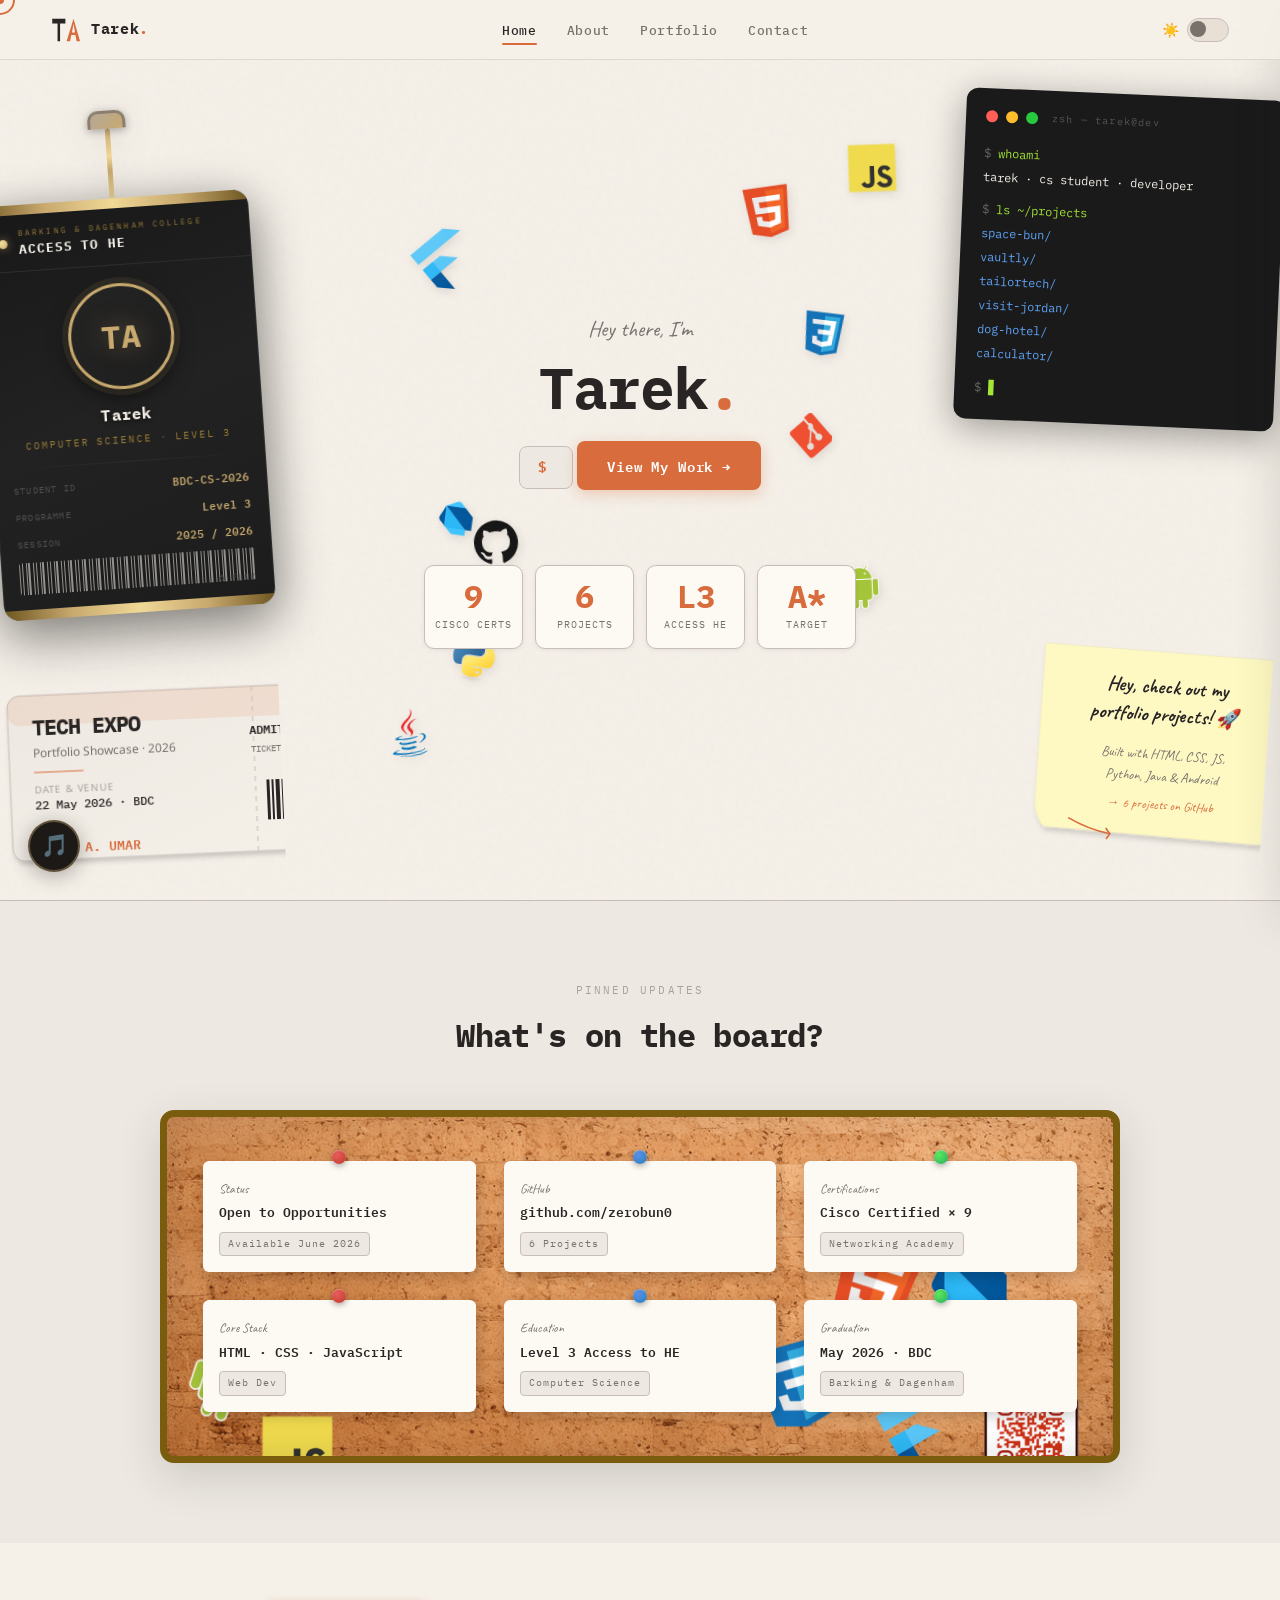
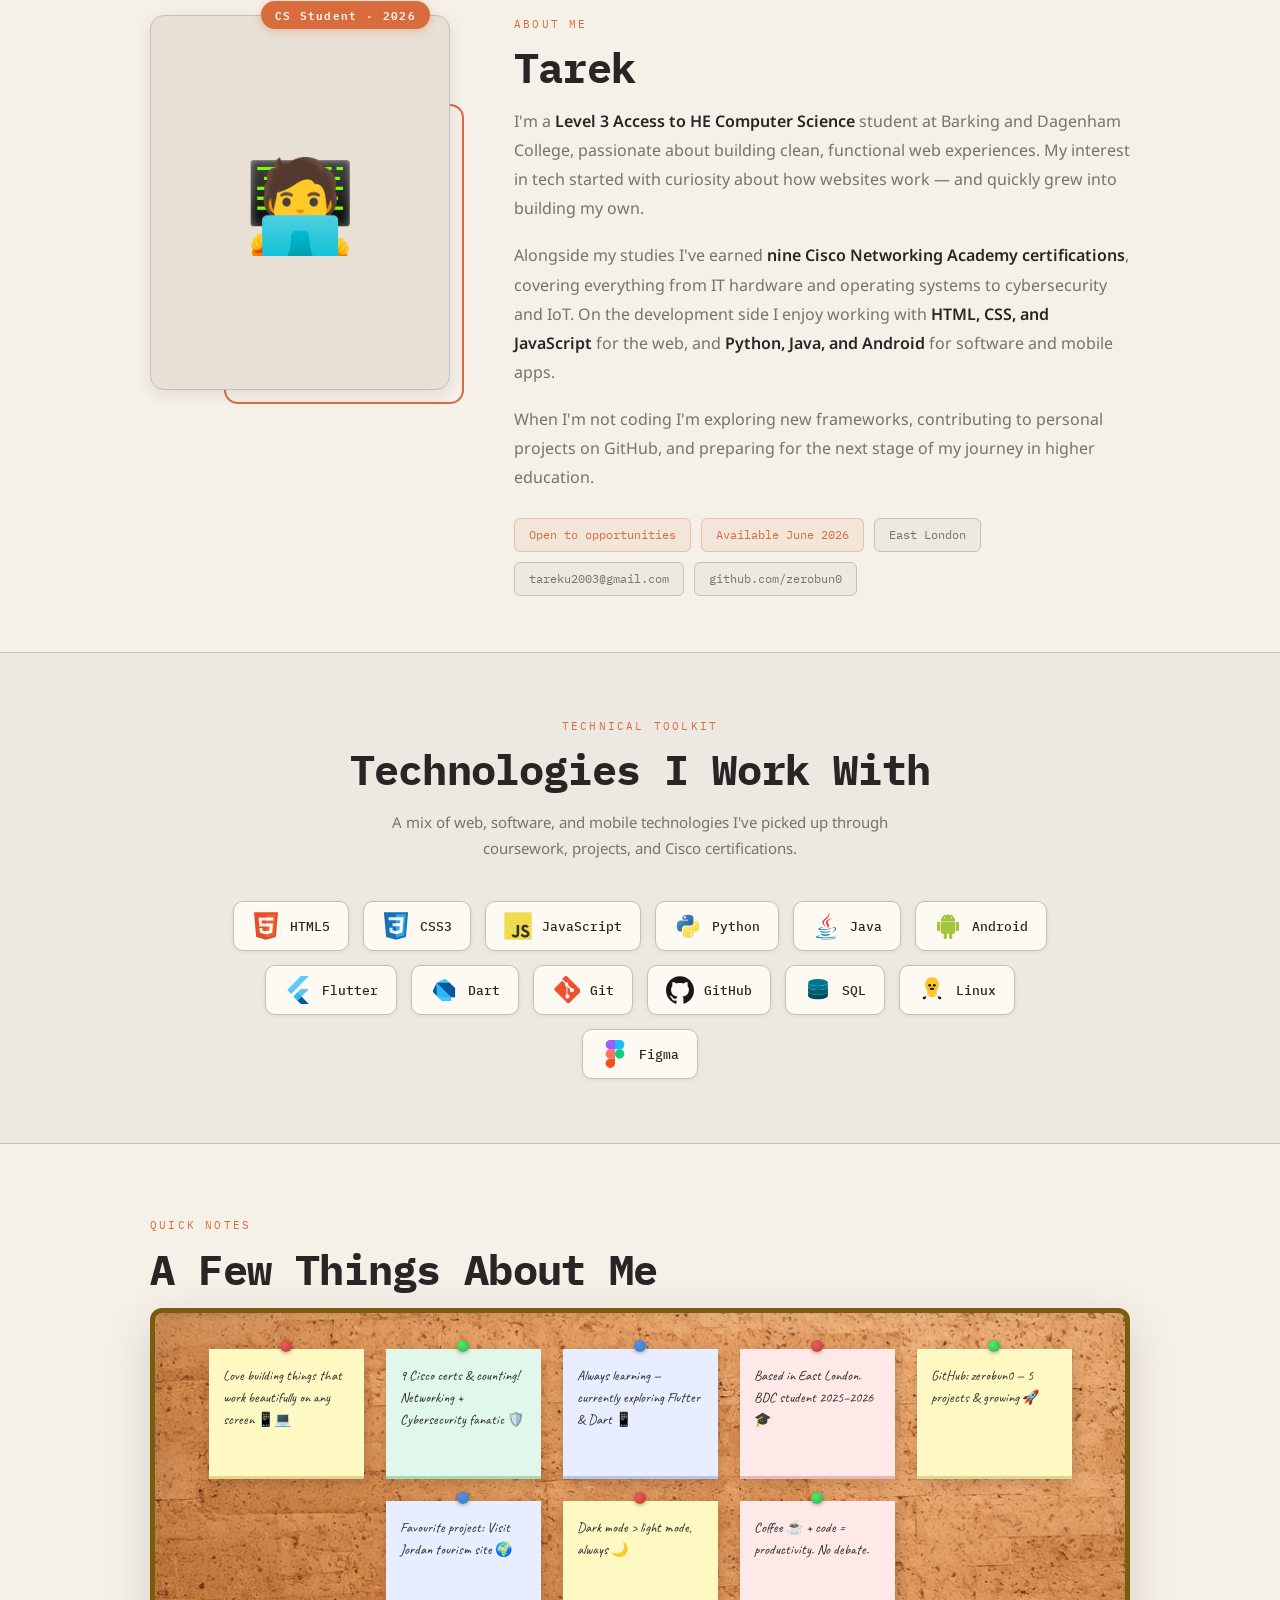
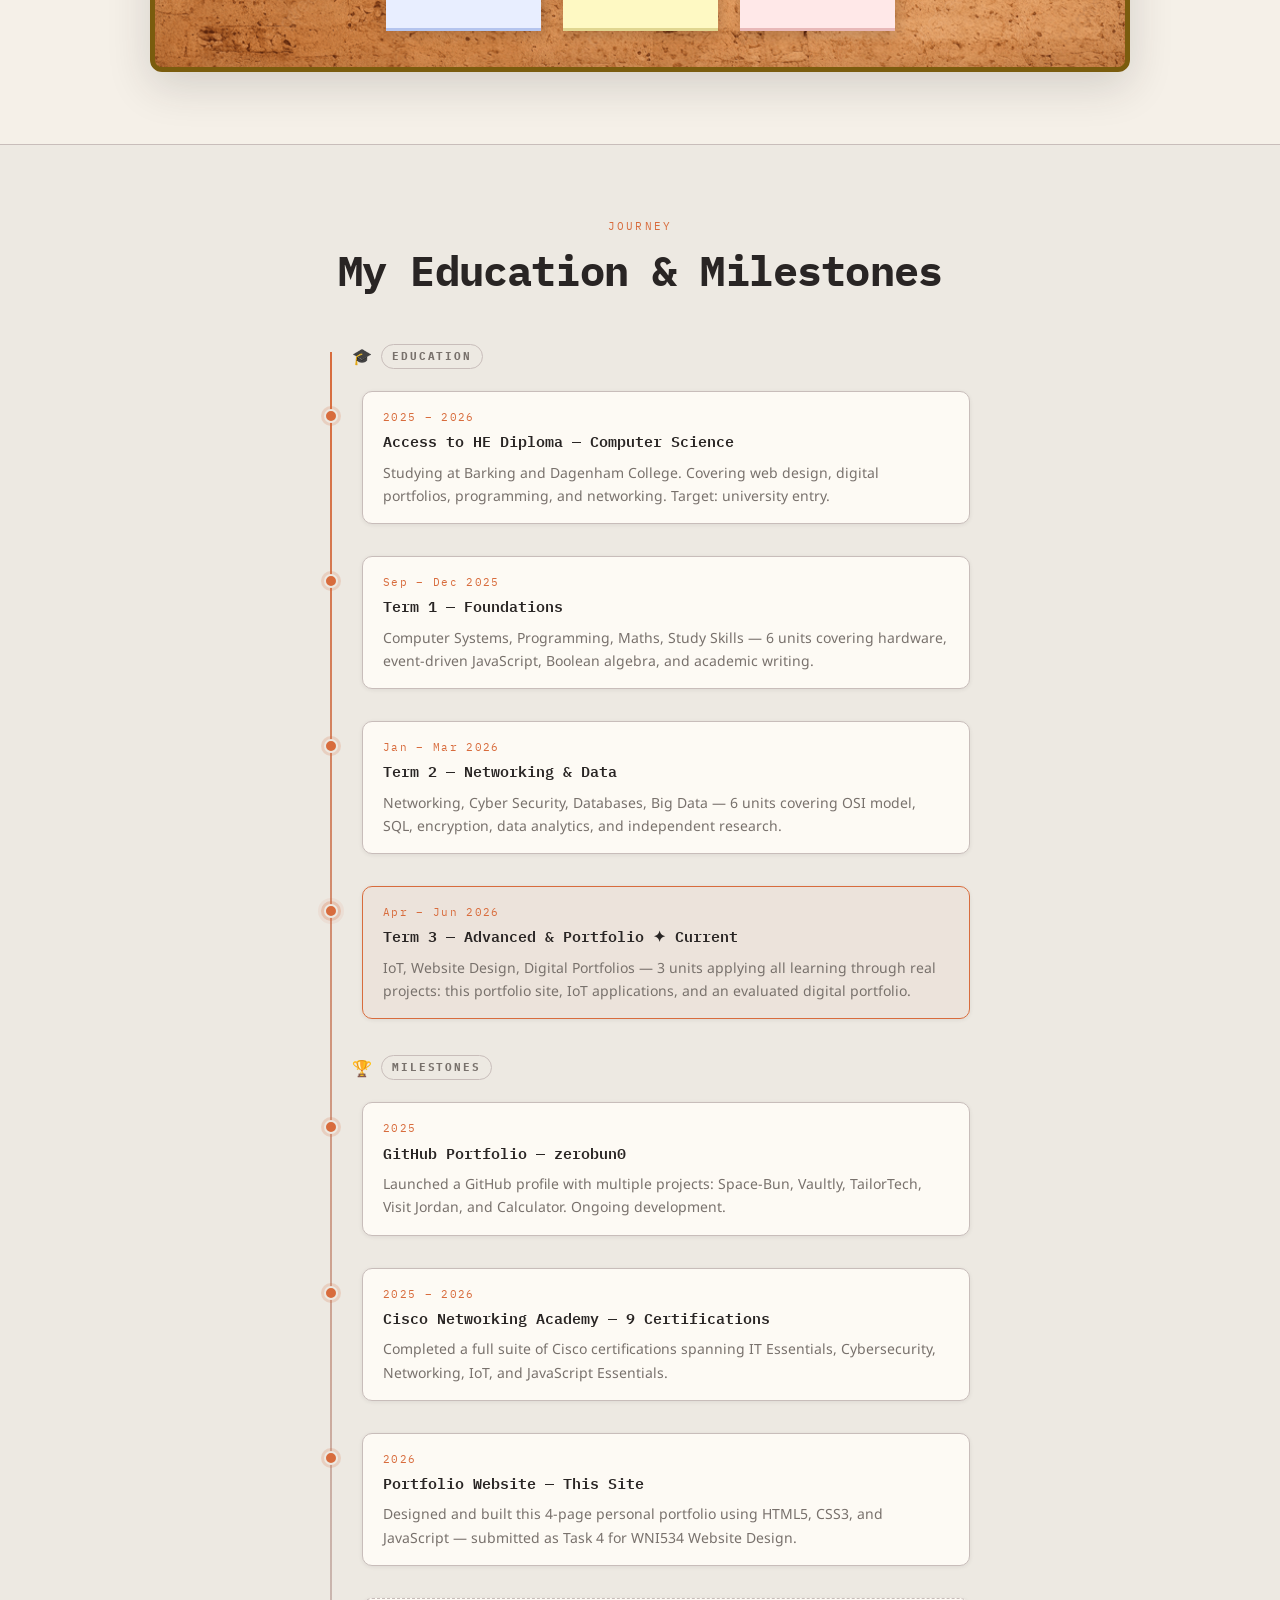
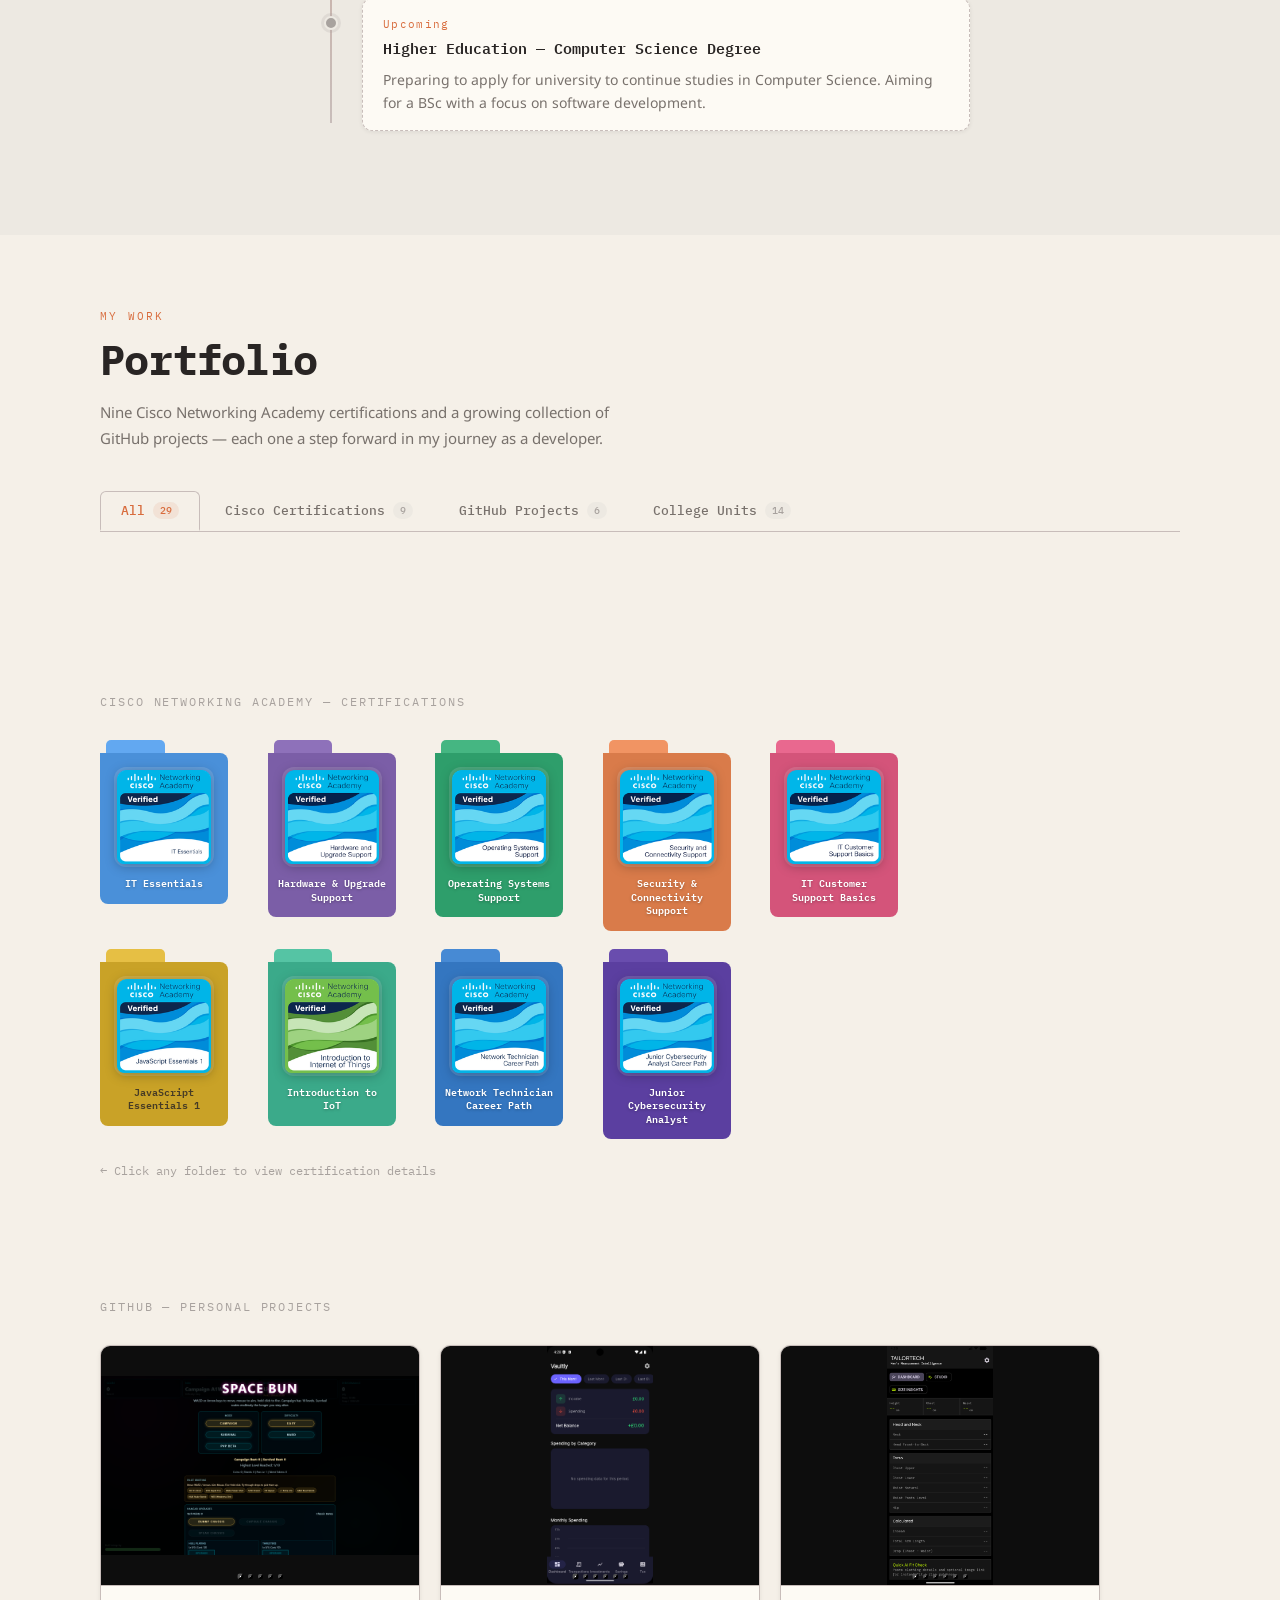
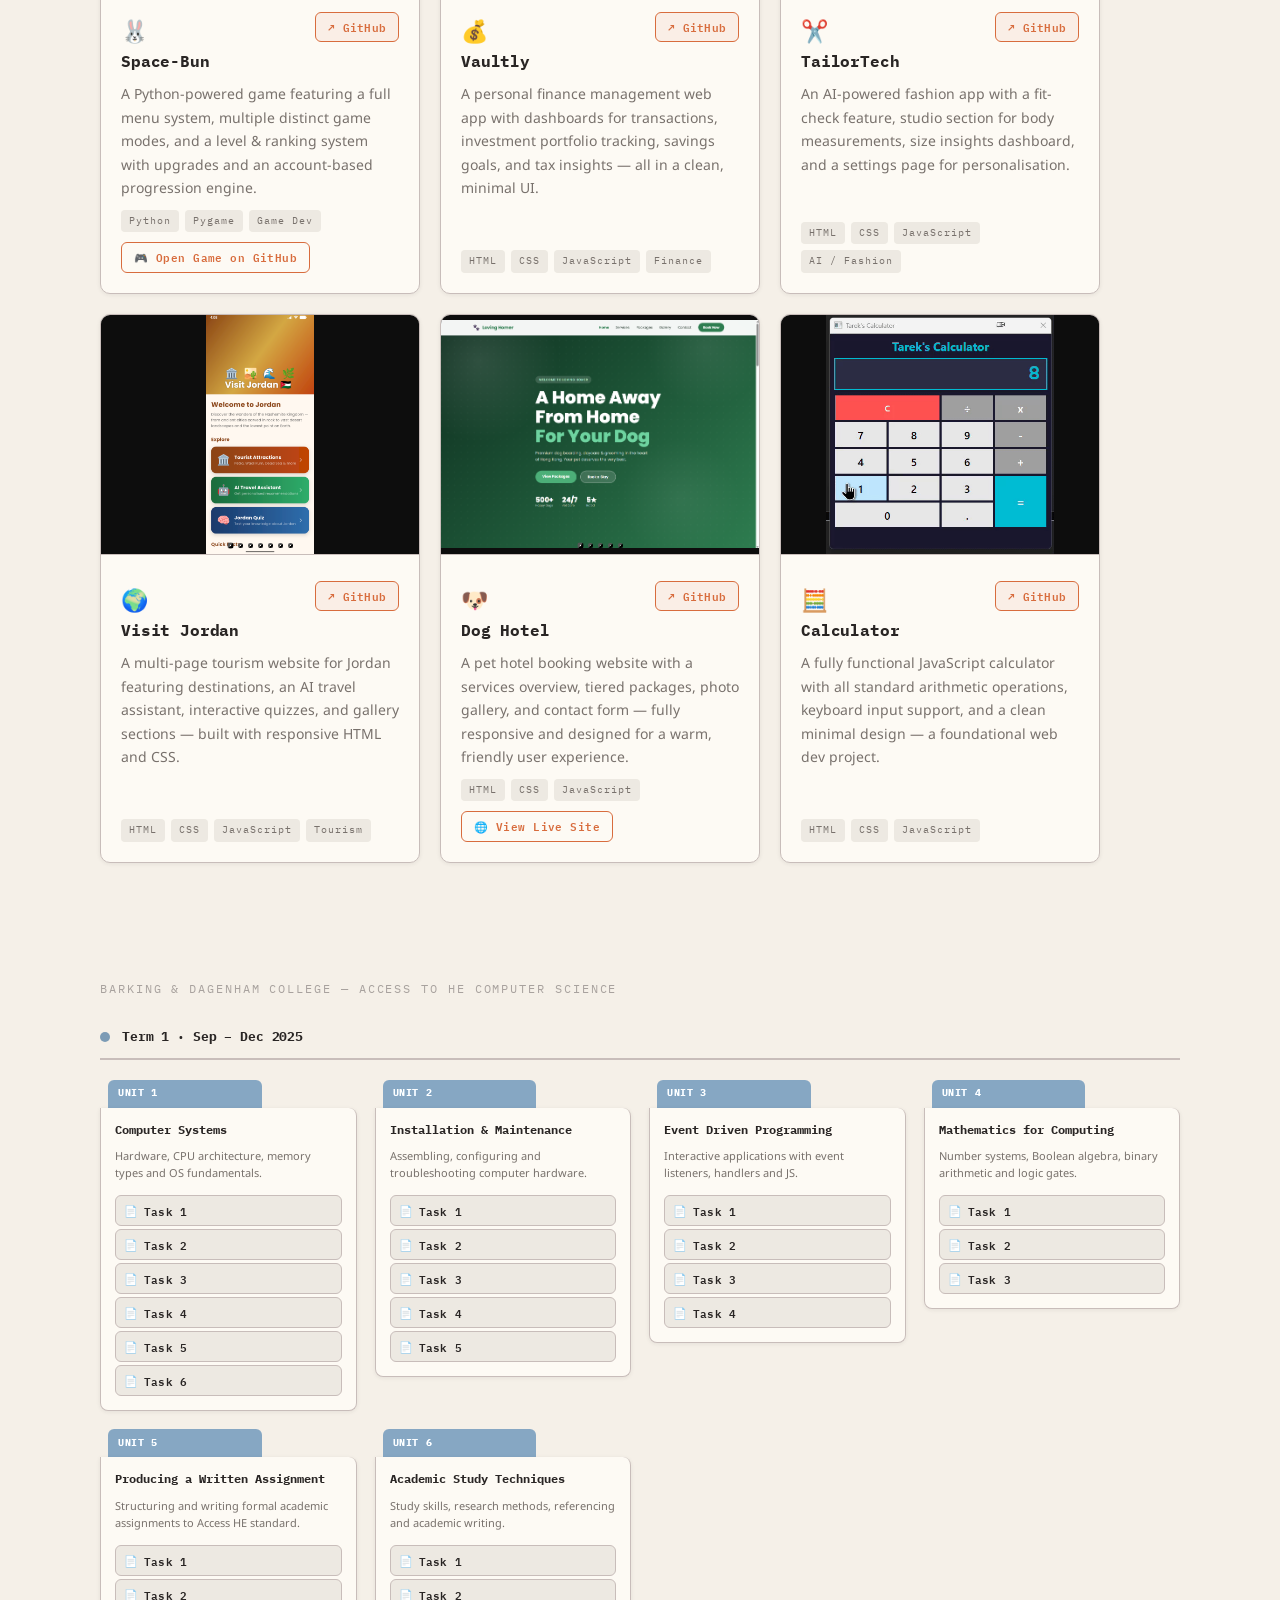
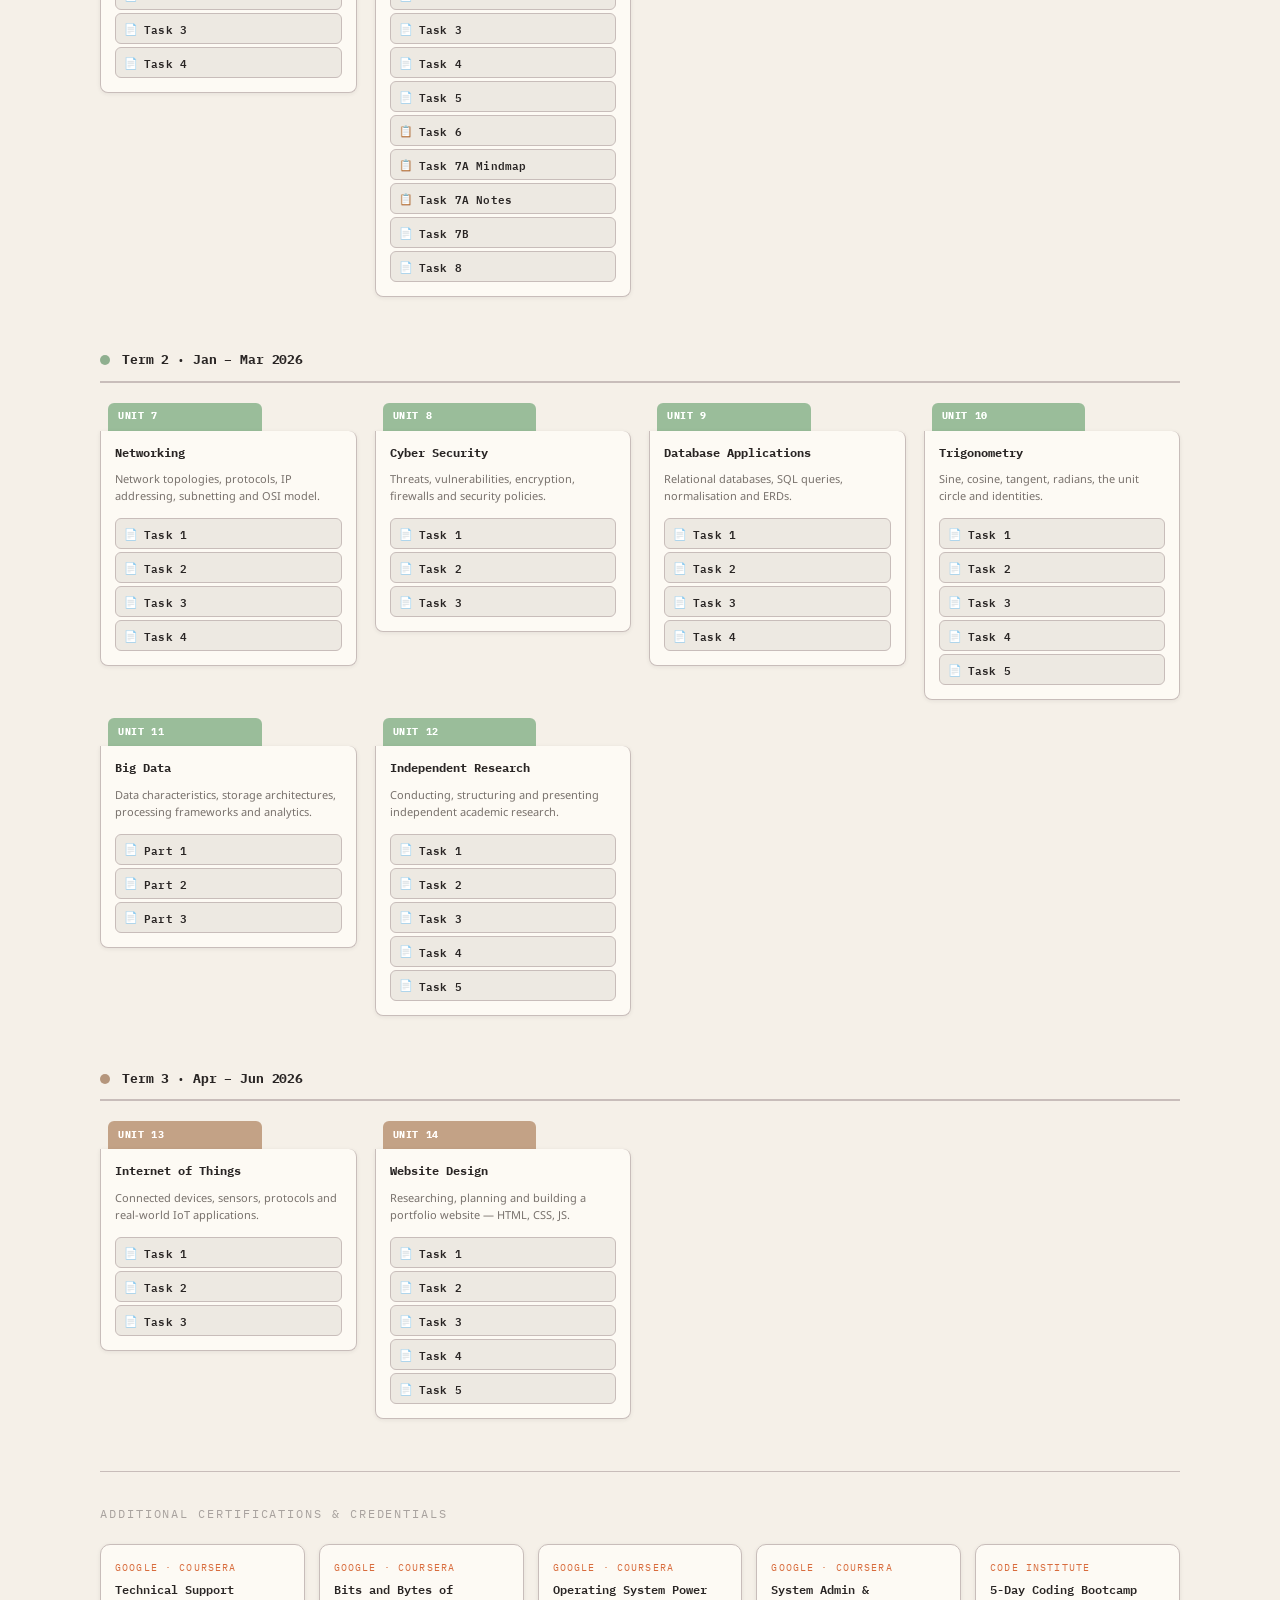
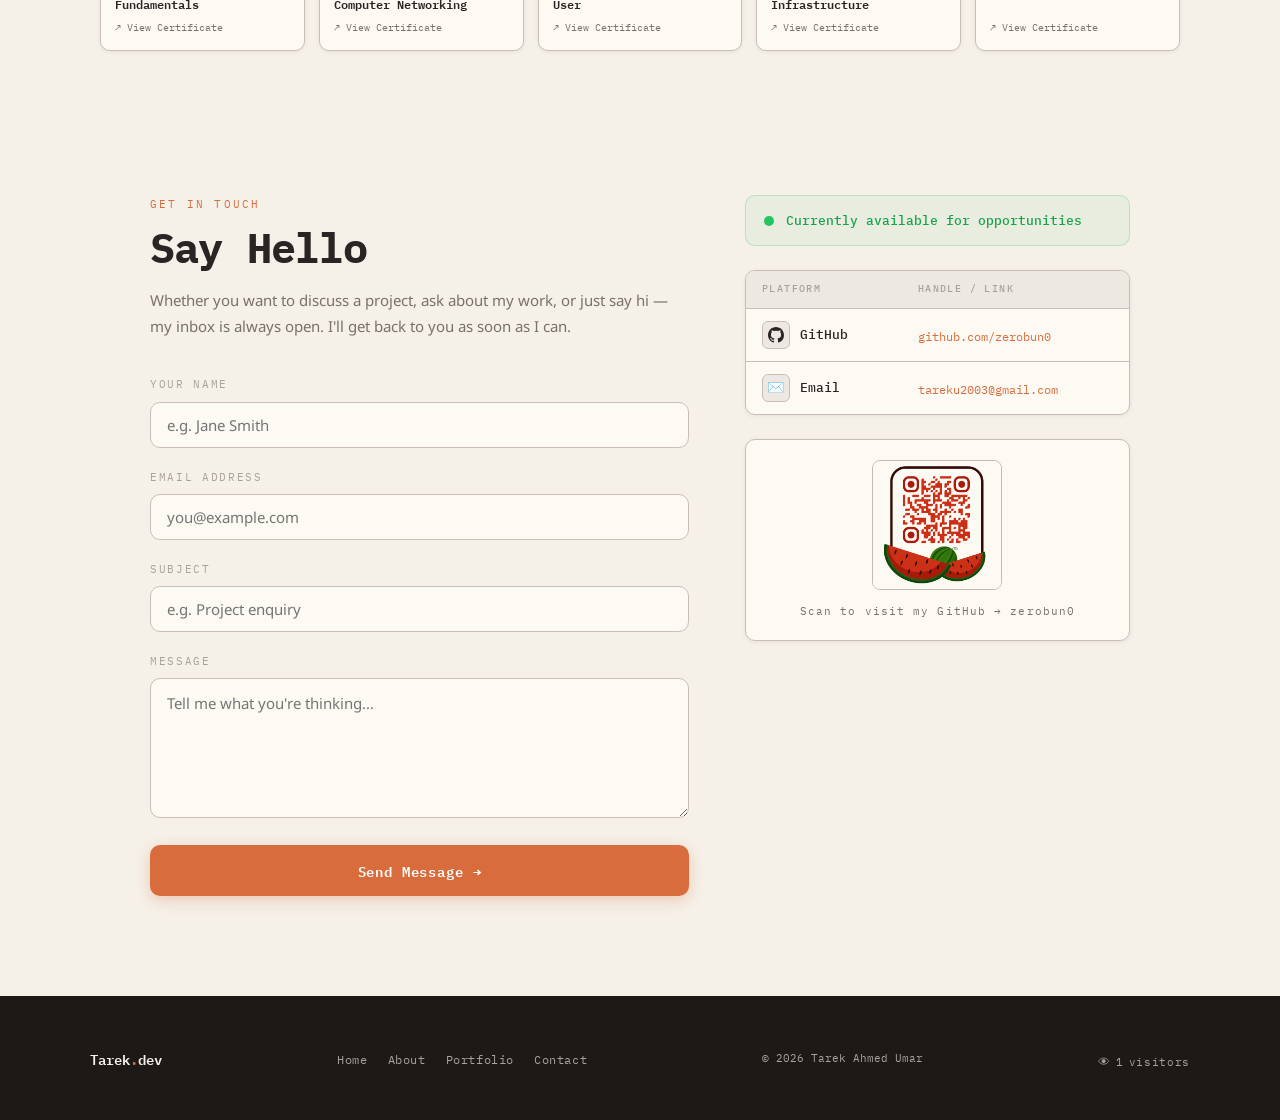
==== commit 9f33658f: "Fix timeline: Education block then Milestones block with visual headers - Add 🎓 Education and 🏆 Mile" ====
--- a/index.html
+++ b/index.html
@@ -440,7 +440,13 @@
 
       <div class="timeline">
 
-        <div class="timeline-item" data-aos="fade-up" data-aos-delay="0">
+        <!-- ══ EDUCATION BLOCK ══ -->
+        <div class="timeline-block-label" data-aos="fade-up" data-aos-delay="0">
+          <span class="tlbl-icon">🎓</span>
+          <span class="tlbl-text">Education</span>
+        </div>
+
+        <div class="timeline-item" data-aos="fade-up" data-aos-delay="40">
           <div class="timeline-dot-col"><div class="timeline-dot"></div></div>
           <div class="timeline-body">
             <div class="timeline-date">2025 – 2026</div>
@@ -449,7 +455,7 @@
           </div>
         </div>
 
-        <div class="timeline-item" data-aos="fade-up" data-aos-delay="60">
+        <div class="timeline-item" data-aos="fade-up" data-aos-delay="80">
           <div class="timeline-dot-col"><div class="timeline-dot"></div></div>
           <div class="timeline-body">
             <div class="timeline-date">Sep – Dec 2025</div>
@@ -467,7 +473,7 @@
           </div>
         </div>
 
-        <div class="timeline-item current" data-aos="fade-up" data-aos-delay="180">
+        <div class="timeline-item current" data-aos="fade-up" data-aos-delay="160">
           <div class="timeline-dot-col"><div class="timeline-dot"></div></div>
           <div class="timeline-body">
             <div class="timeline-date">Apr – Jun 2026</div>
@@ -476,7 +482,22 @@
           </div>
         </div>
 
+        <!-- ══ MILESTONES BLOCK ══ -->
+        <div class="timeline-block-label" data-aos="fade-up" data-aos-delay="200">
+          <span class="tlbl-icon">🏆</span>
+          <span class="tlbl-text">Milestones</span>
+        </div>
+
         <div class="timeline-item" data-aos="fade-up" data-aos-delay="240">
+          <div class="timeline-dot-col"><div class="timeline-dot"></div></div>
+          <div class="timeline-body">
+            <div class="timeline-date">2025</div>
+            <div class="timeline-event">GitHub Portfolio — zerobun0</div>
+            <p class="timeline-desc">Launched a GitHub profile with multiple projects: Space-Bun, Vaultly, TailorTech, Visit Jordan, and Calculator. Ongoing development.</p>
+          </div>
+        </div>
+
+        <div class="timeline-item" data-aos="fade-up" data-aos-delay="280">
           <div class="timeline-dot-col"><div class="timeline-dot"></div></div>
           <div class="timeline-body">
             <div class="timeline-date">2025 – 2026</div>
@@ -485,16 +506,7 @@
           </div>
         </div>
 
-        <div class="timeline-item" data-aos="fade-up" data-aos-delay="300">
-          <div class="timeline-dot-col"><div class="timeline-dot"></div></div>
-          <div class="timeline-body">
-            <div class="timeline-date">2025</div>
-            <div class="timeline-event">GitHub Portfolio — zerobun0</div>
-            <p class="timeline-desc">Launched a GitHub profile with multiple projects: Space-Bun, Vaultly, TailorTech, Visit Jordan, and Calculator. Ongoing development.</p>
-          </div>
-        </div>
-
-        <div class="timeline-item" data-aos="fade-up" data-aos-delay="360">
+        <div class="timeline-item" data-aos="fade-up" data-aos-delay="320">
           <div class="timeline-dot-col"><div class="timeline-dot"></div></div>
           <div class="timeline-body">
             <div class="timeline-date">2026</div>
@@ -503,7 +515,7 @@
           </div>
         </div>
 
-        <div class="timeline-item" data-aos="fade-up" data-aos-delay="420">
+        <div class="timeline-item" data-aos="fade-up" data-aos-delay="360">
           <div class="timeline-dot-col"><div class="timeline-dot" style="background:var(--subtle);box-shadow:0 0 0 3px rgba(168,162,158,0.2)"></div></div>
           <div class="timeline-body" style="border-style:dashed">
             <div class="timeline-date">Upcoming</div>
--- a/css/style.css
+++ b/css/style.css
@@ -681,6 +681,35 @@
   font-size: 14px;
   color: var(--muted);
   line-height: 1.65;
+}
+
+/* ── Timeline block labels (Education / Milestones) ── */
+.timeline-block-label {
+  display: flex;
+  align-items: center;
+  gap: 9px;
+  margin: 8px 0 22px 42px;   /* align with timeline-body left edge */
+}
+.tlbl-icon {
+  font-size: 16px;
+  line-height: 1;
+}
+.tlbl-text {
+  font-family: var(--f-mono);
+  font-size: 10.5px;
+  font-weight: 700;
+  letter-spacing: 0.18em;
+  text-transform: uppercase;
+  color: var(--muted);
+  padding: 3px 10px;
+  border: 1px solid var(--border);
+  border-radius: 20px;
+  background: var(--bg-2);
+}
+/* Extra top margin before the Milestones label to visually separate blocks */
+.timeline-block-label + .timeline-block-label,
+.timeline-item + .timeline-block-label {
+  margin-top: 36px;
 }
 
 /* ==================== PORTFOLIO PAGE ==================== */
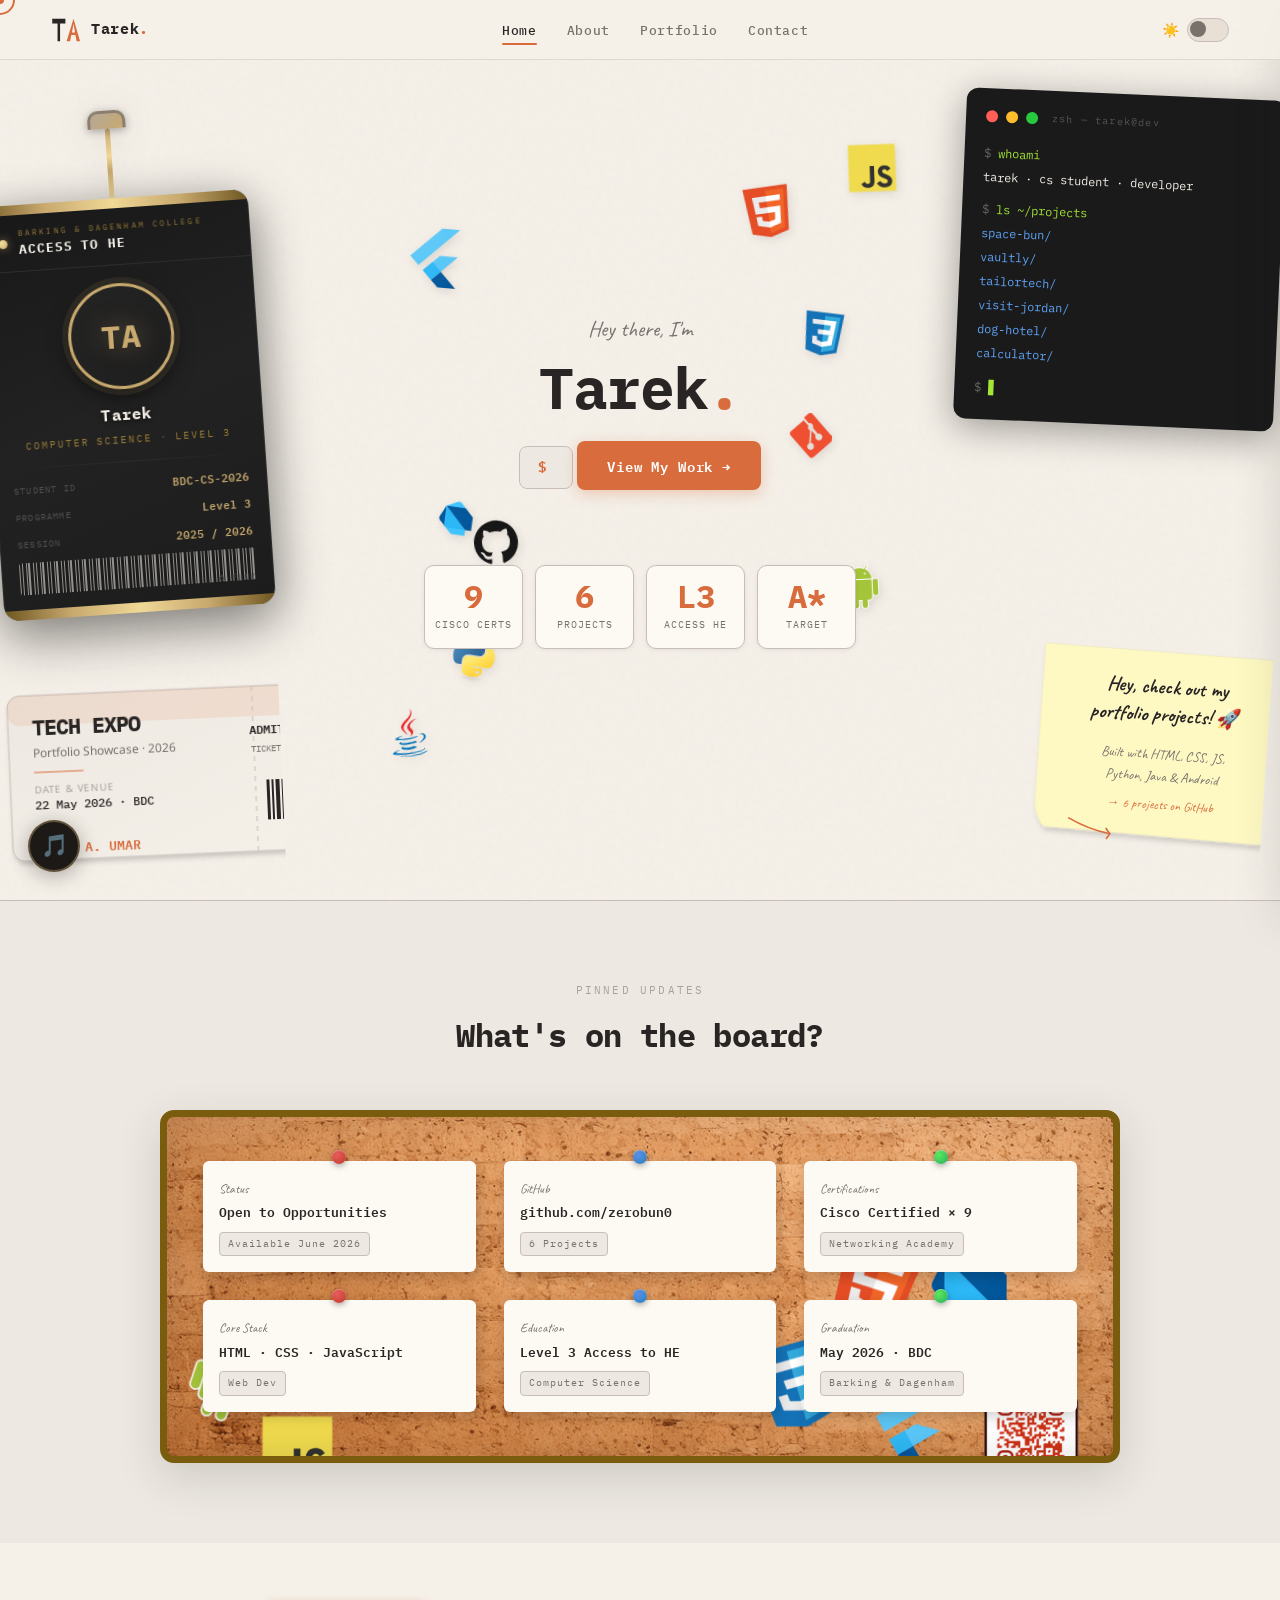
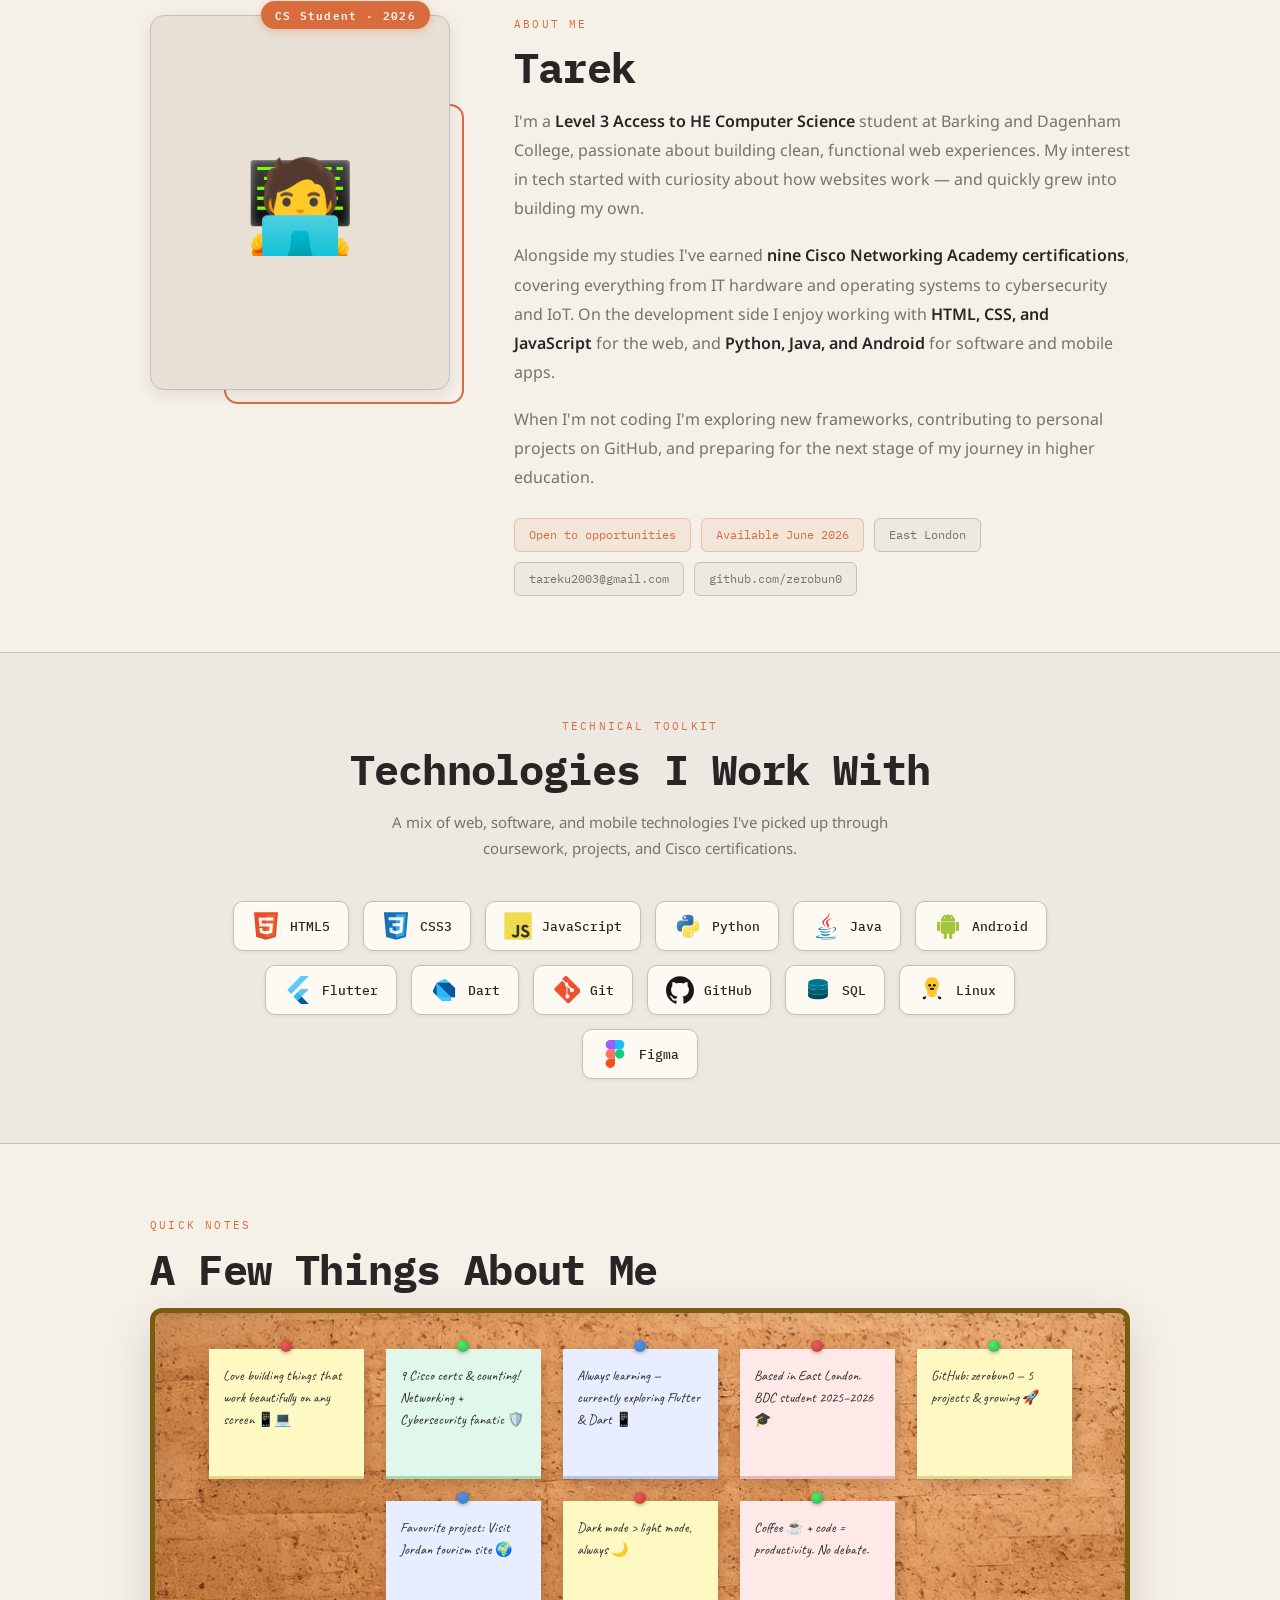
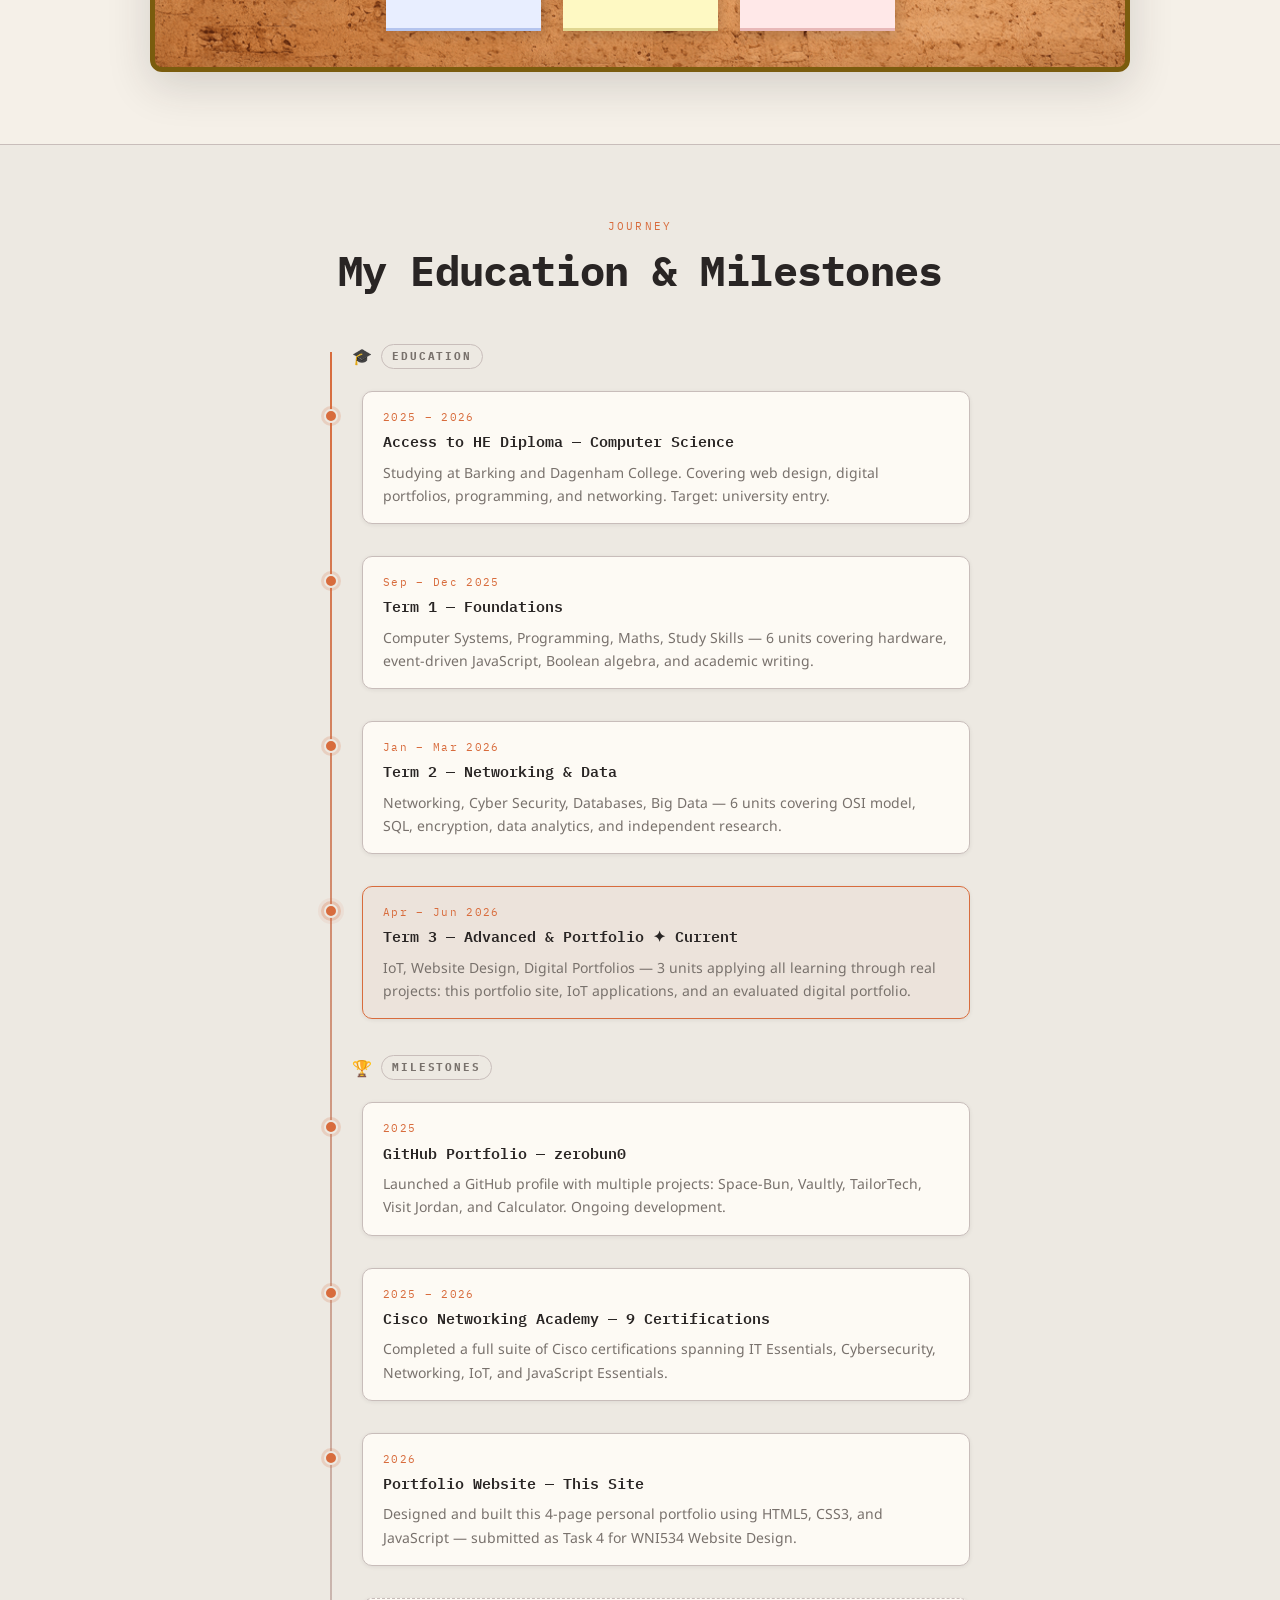
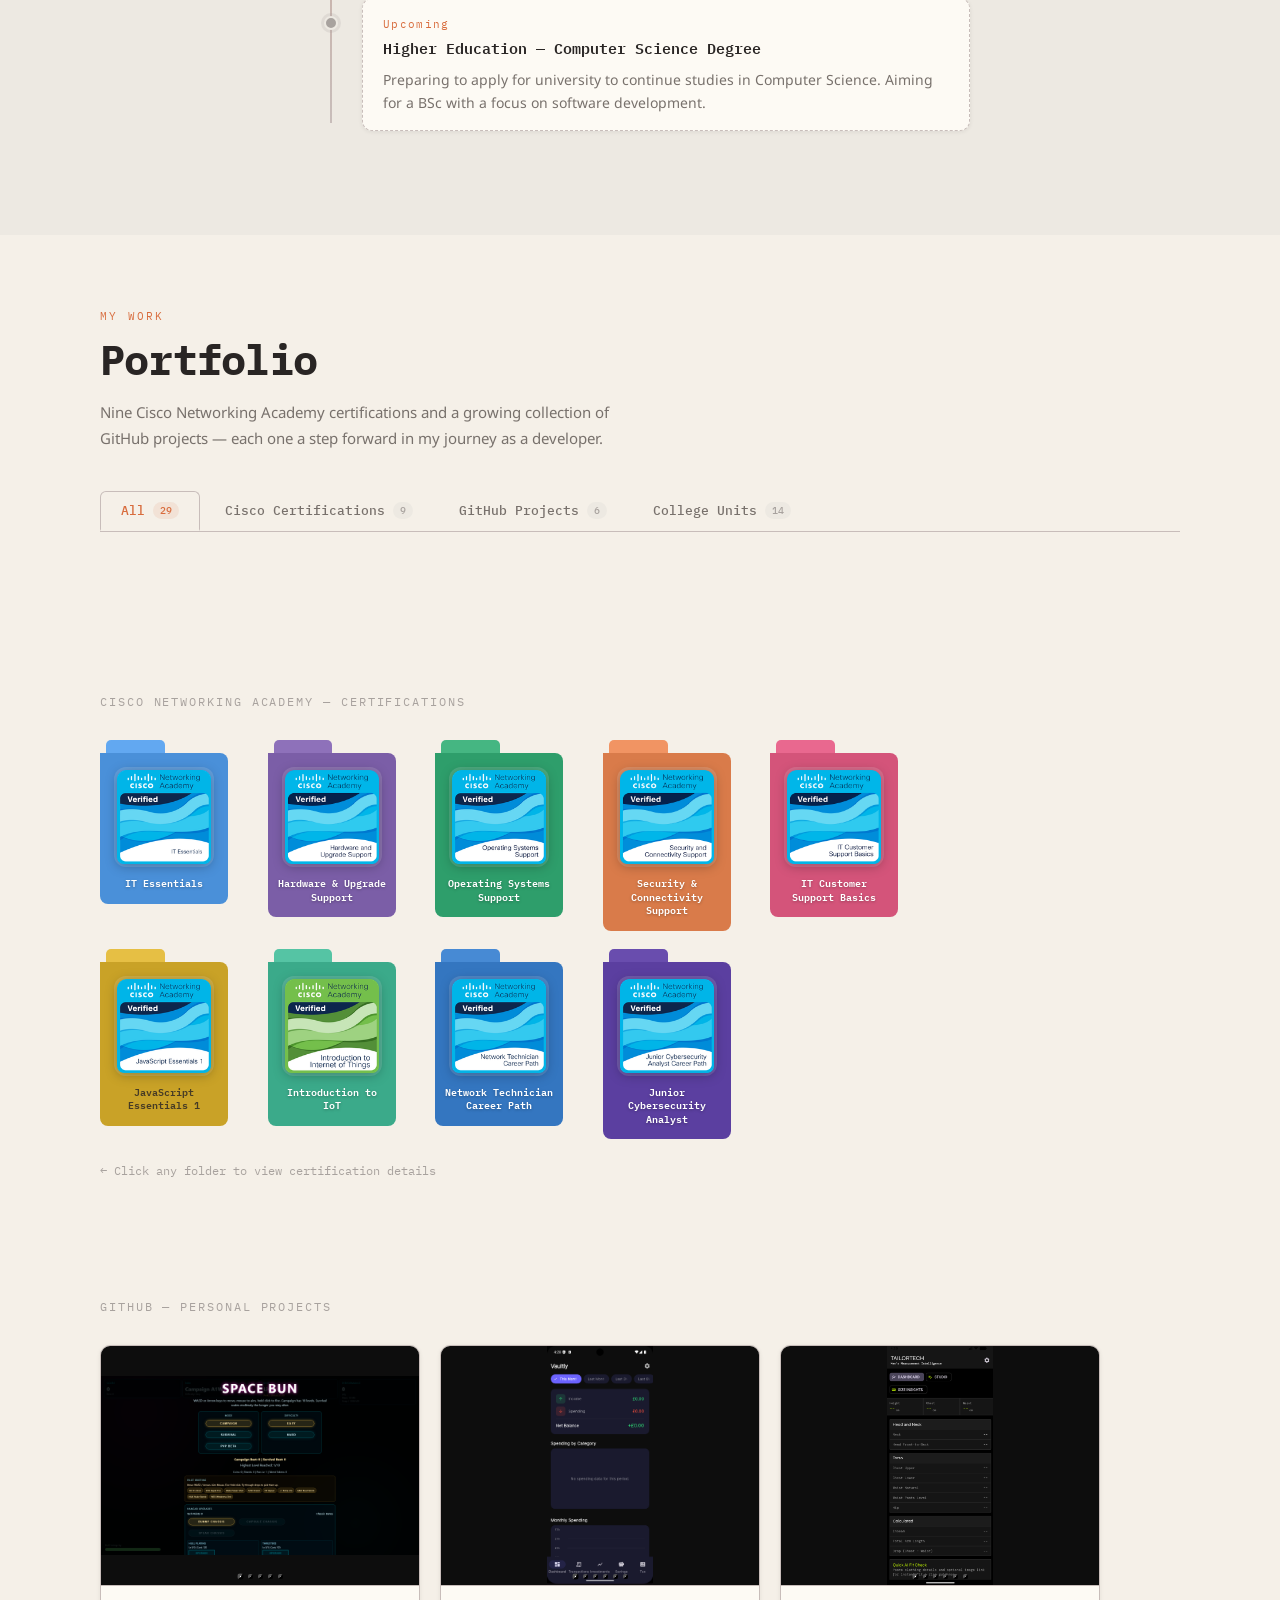
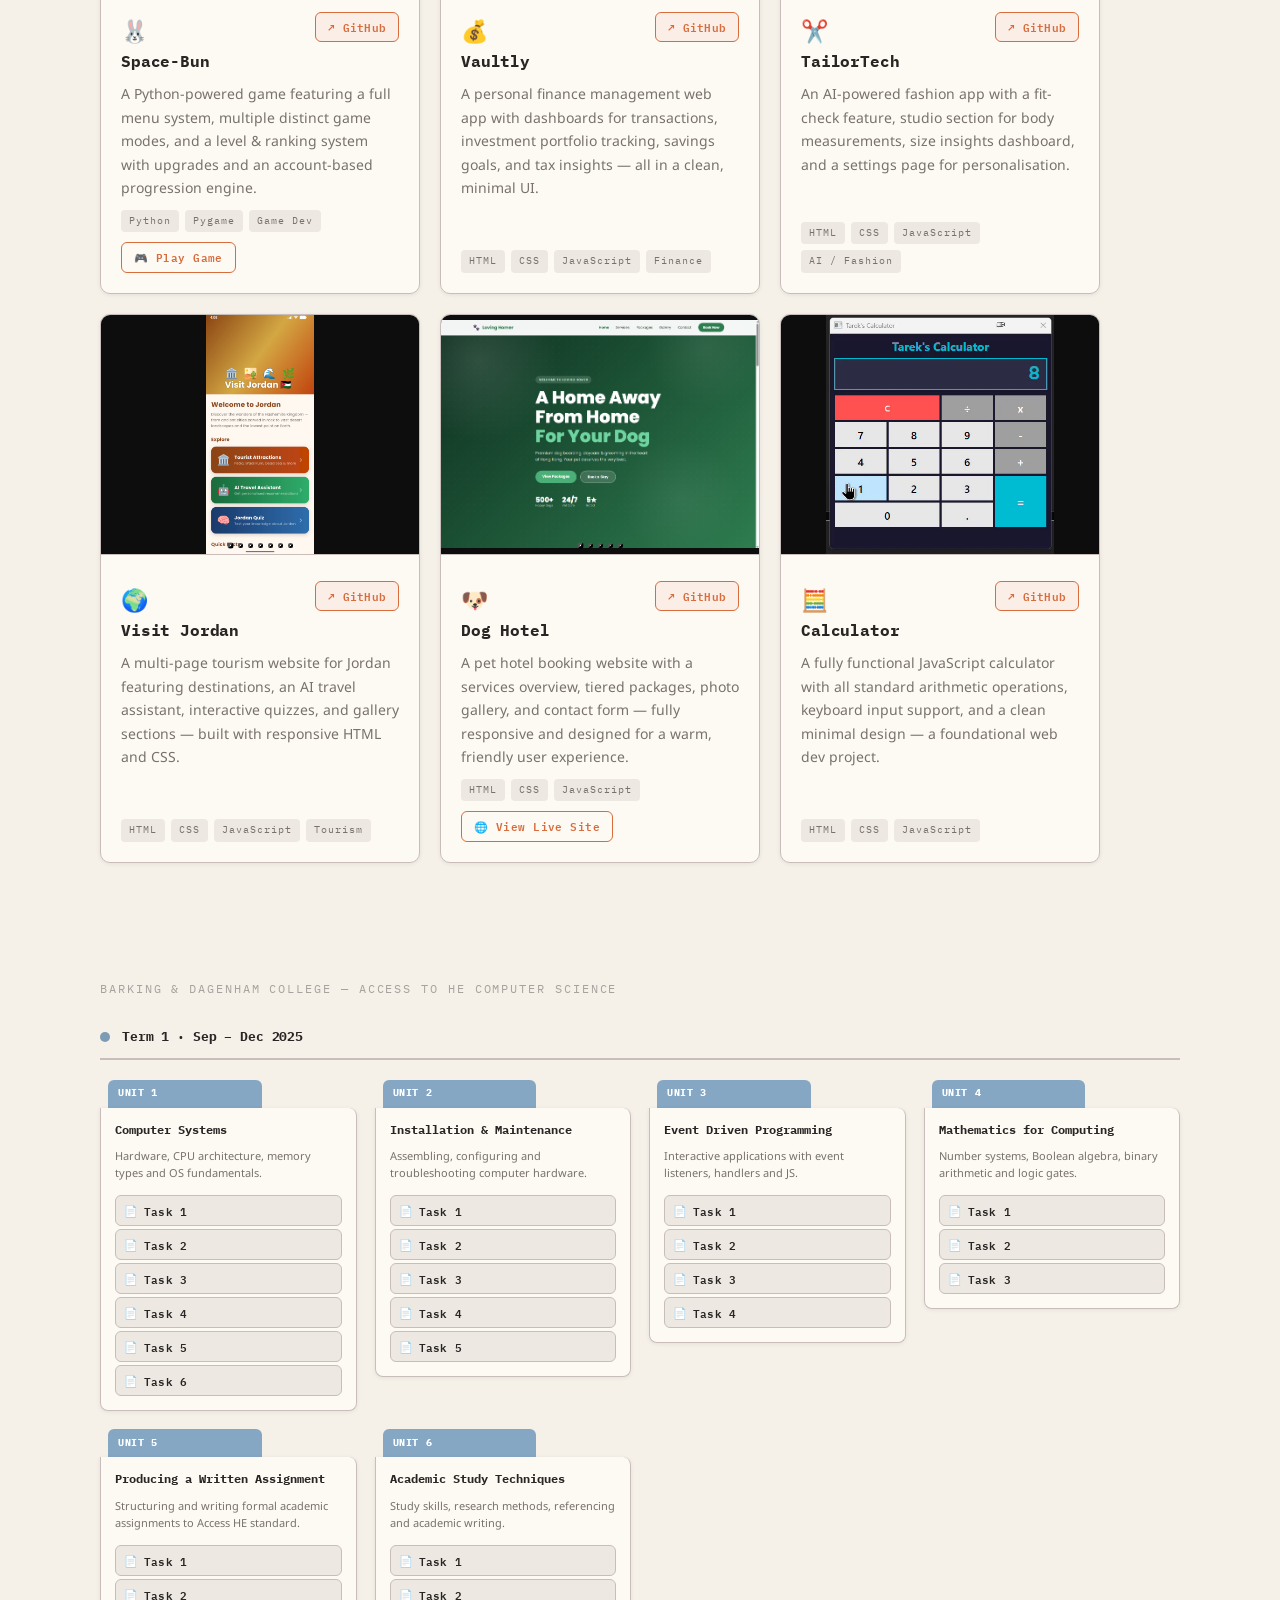
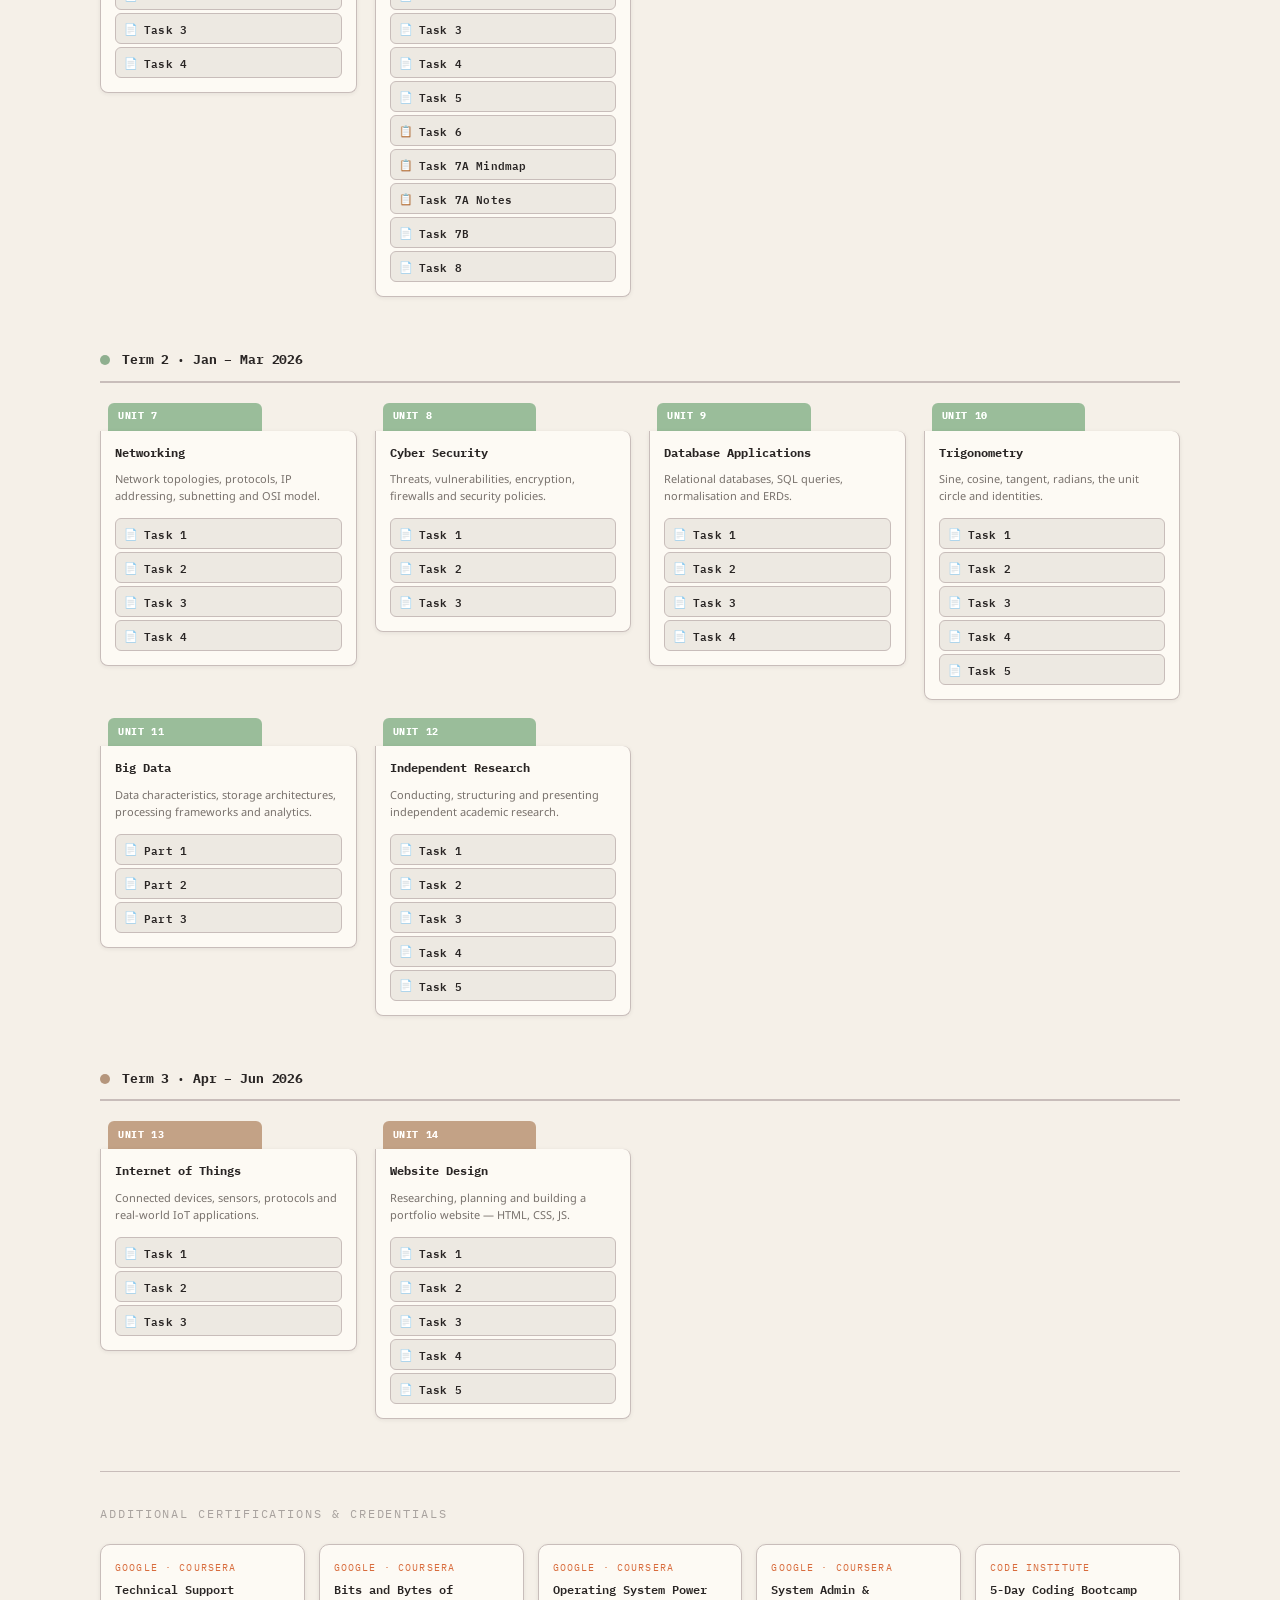
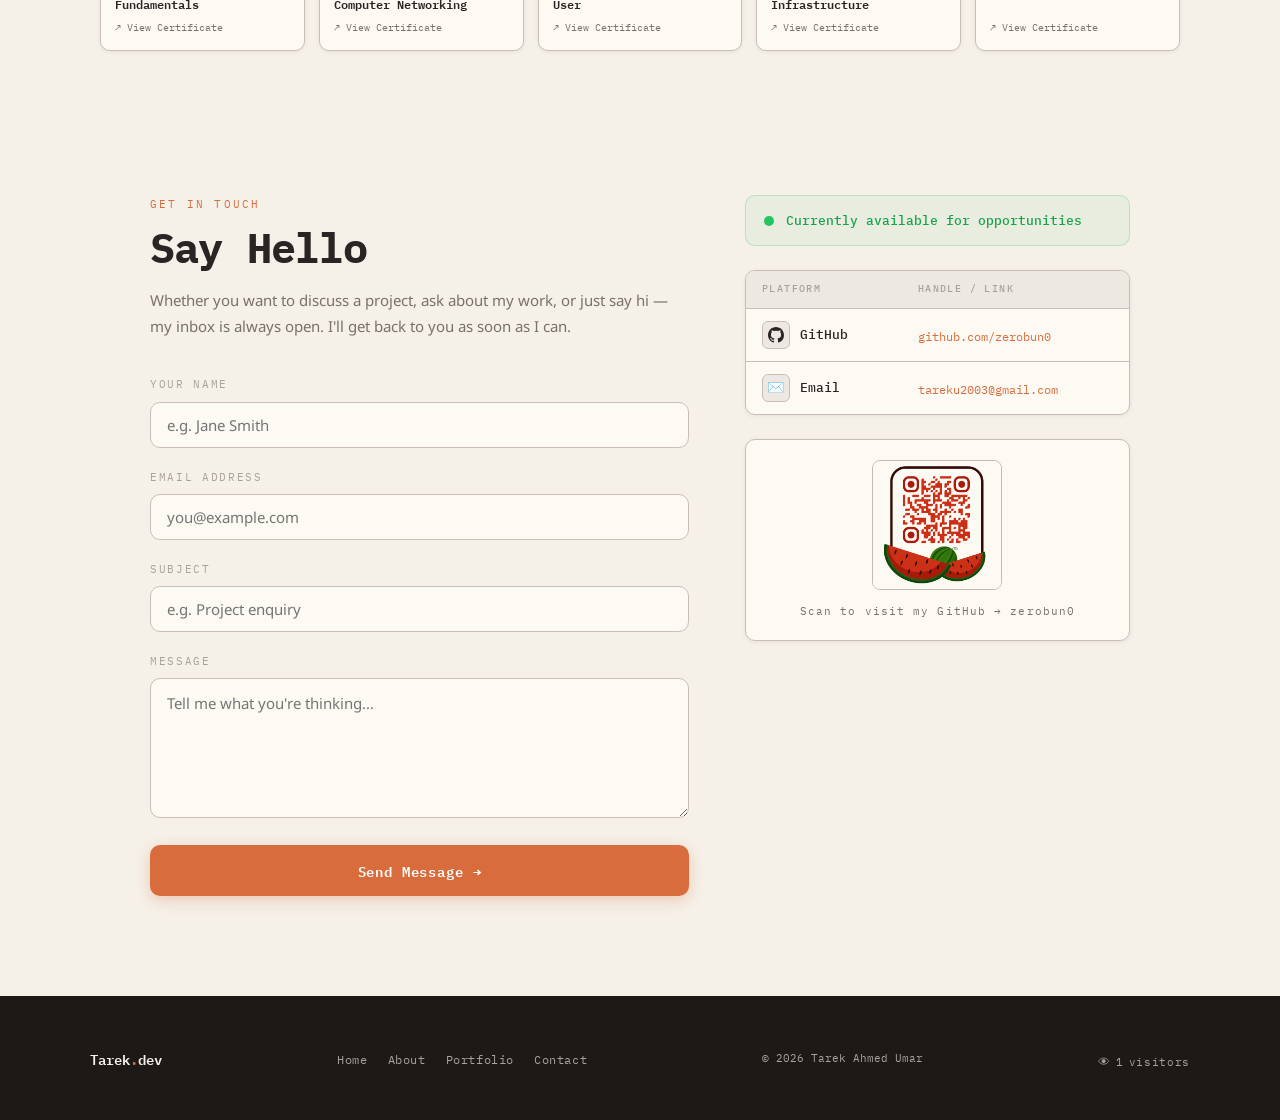
==== commit 9113fcab: "Fix peek interactivity, badge-to-badge previews, and Space Bun link - Peek tooltip: change pointer-e" ====
--- a/index.html
+++ b/index.html
@@ -700,8 +700,8 @@
             <span class="project-tech">Pygame</span>
             <span class="project-tech">Game Dev</span>
           </div>
-          <a href="https://github.com/zerobun0/space-bun" class="project-open-btn" target="_blank" rel="noopener">
-            🎮 Open Game on GitHub
+          <a href="https://zerobun0.github.io/space-bun/" class="project-open-btn" target="_blank" rel="noopener">
+            🎮 Play Game
           </a>
         </div>
 
--- a/css/style.css
+++ b/css/style.css
@@ -2172,7 +2172,7 @@
   border-radius: 6px;
   border: 1px solid var(--border);
   background: var(--bg-2);
-  cursor: pointer;
+  cursor: none;
   font-family: var(--f-mono);
   font-size: 10.5px;
   color: var(--text);
@@ -2255,7 +2255,7 @@
   gap: 8px;
   transition: transform 0.2s var(--ease), box-shadow 0.2s, border-color 0.2s;
   text-decoration: none;
-  cursor: pointer;
+  cursor: none;
   text-align: left;
   width: 100%;
   color: inherit;
@@ -2436,7 +2436,7 @@
   background: var(--bg-3);
   color: var(--muted);
   font-size: 14px;
-  cursor: pointer;
+  cursor: none;
   display: flex;
   align-items: center;
   justify-content: center;
@@ -2512,7 +2512,7 @@
   border: 1px solid var(--border);
   border-radius: 14px;
   overflow: hidden;
-  pointer-events: none;
+  pointer-events: none;         /* invisible → no captures */
   opacity: 0;
   transform: translateY(10px) scale(0.96);
   transition: opacity 0.2s var(--ease), transform 0.2s var(--ease);
@@ -2521,6 +2521,19 @@
 .task-peek.visible {
   opacity: 1;
   transform: translateY(0) scale(1);
+  pointer-events: auto;         /* visible → interactive (CTA is clickable) */
+}
+/* CTA "Open ↗" — make it feel clickable */
+.task-peek-cta {
+  cursor: none;                 /* stays with custom cursor */
+  padding: 4px 8px;
+  border-radius: 5px;
+  transition: background 0.15s, color 0.15s;
+}
+.task-peek.visible:hover .task-peek-footer { background: var(--bg-2); }
+.task-peek-footer:hover .task-peek-cta {
+  background: var(--accent);
+  color: #fff;
 }
 /* ── Preview window (iframe scaled down) ── */
 .task-peek-preview {
@@ -2664,3 +2677,17 @@
 }
 .dp-pdf-frame-wrap:hover .dp-pdf-overlay-hint { opacity: 0; }
 [data-theme="dark"] .dp-pdf-frame-wrap { background: #2a2420; }
+
+/* ==================== DOC VIEWER — CURSOR HANDOFF ==================== */
+/* When the full-screen iframe is open the JS cursor can't track inside the
+   iframe (separate browsing context).  Restore the OS cursor for the whole
+   modal so the user always has a visible pointer. */
+body.dv-open { cursor: auto !important; }
+body.dv-open button,
+body.dv-open a { cursor: auto !important; }
+body.dv-open #cursor-dot,
+body.dv-open #cursor-ring {
+  opacity: 0 !important;
+  pointer-events: none;
+  transition: opacity 0.15s !important;
+}
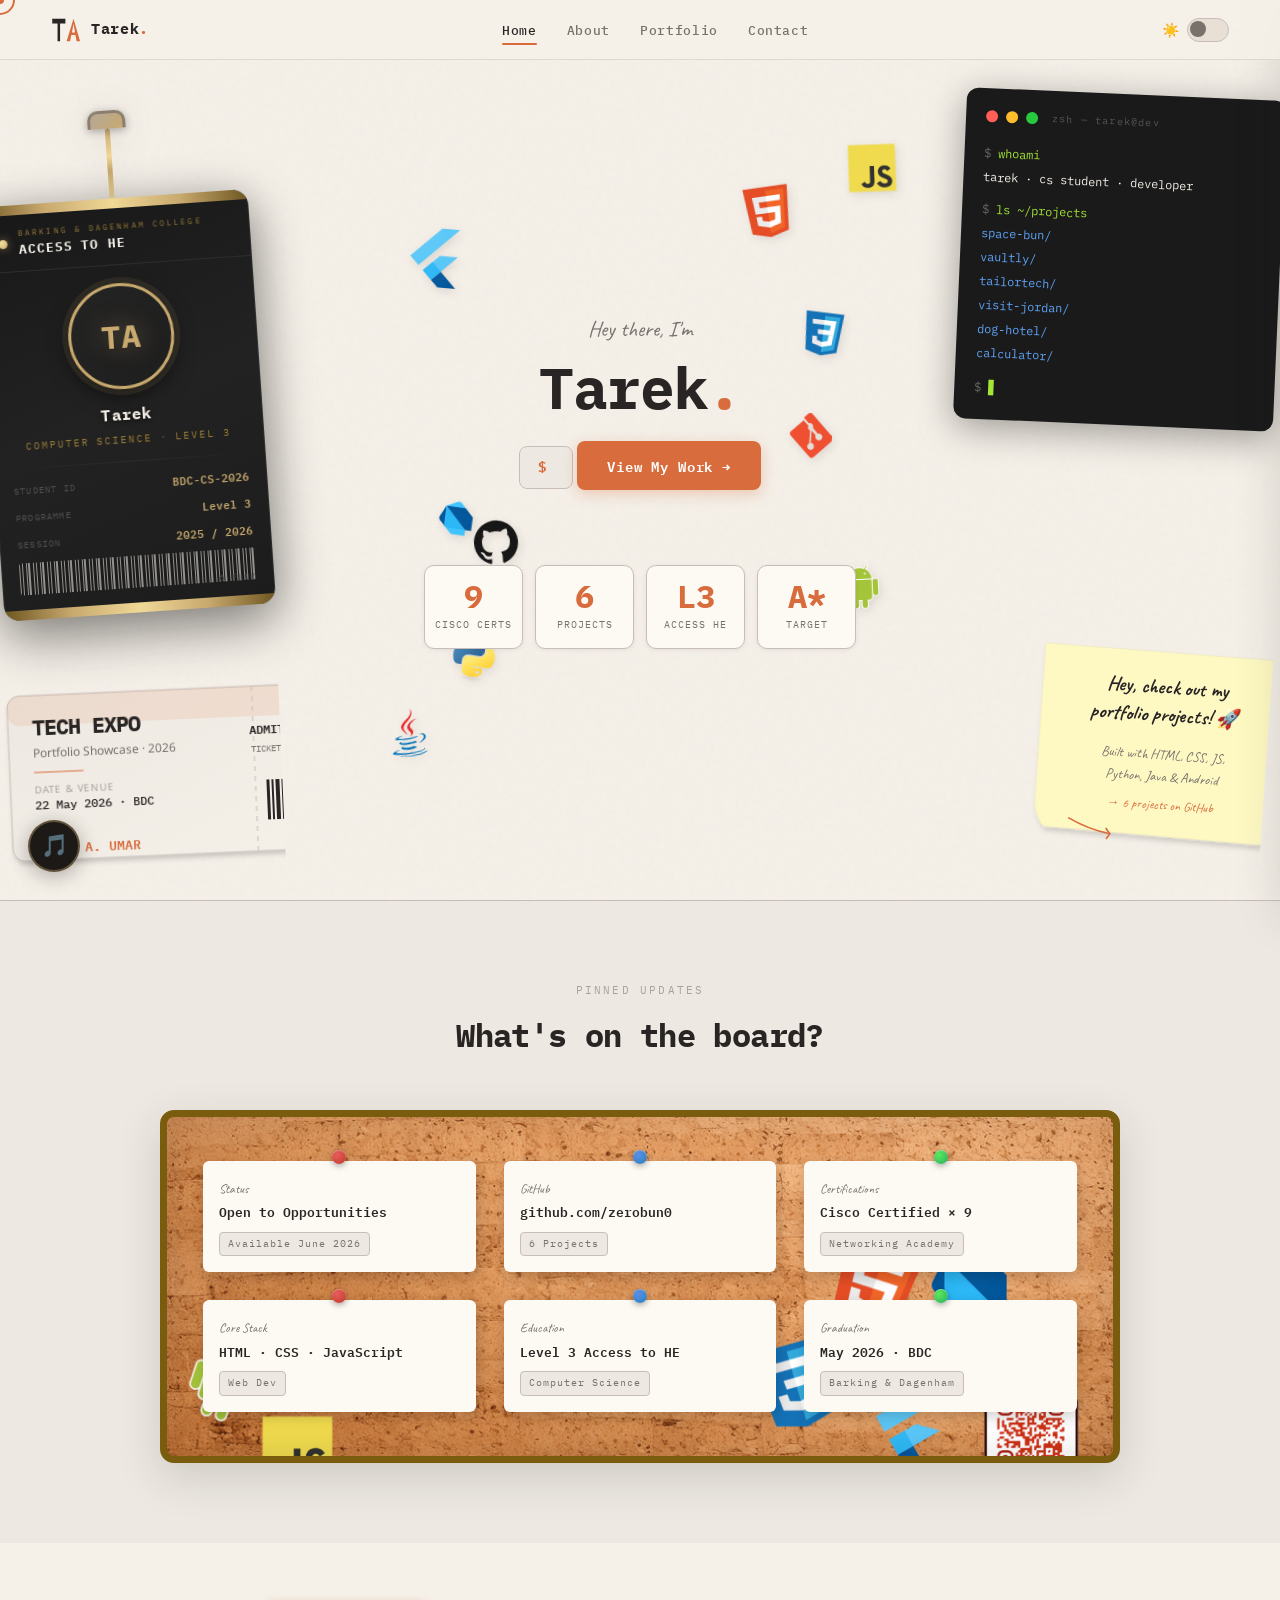
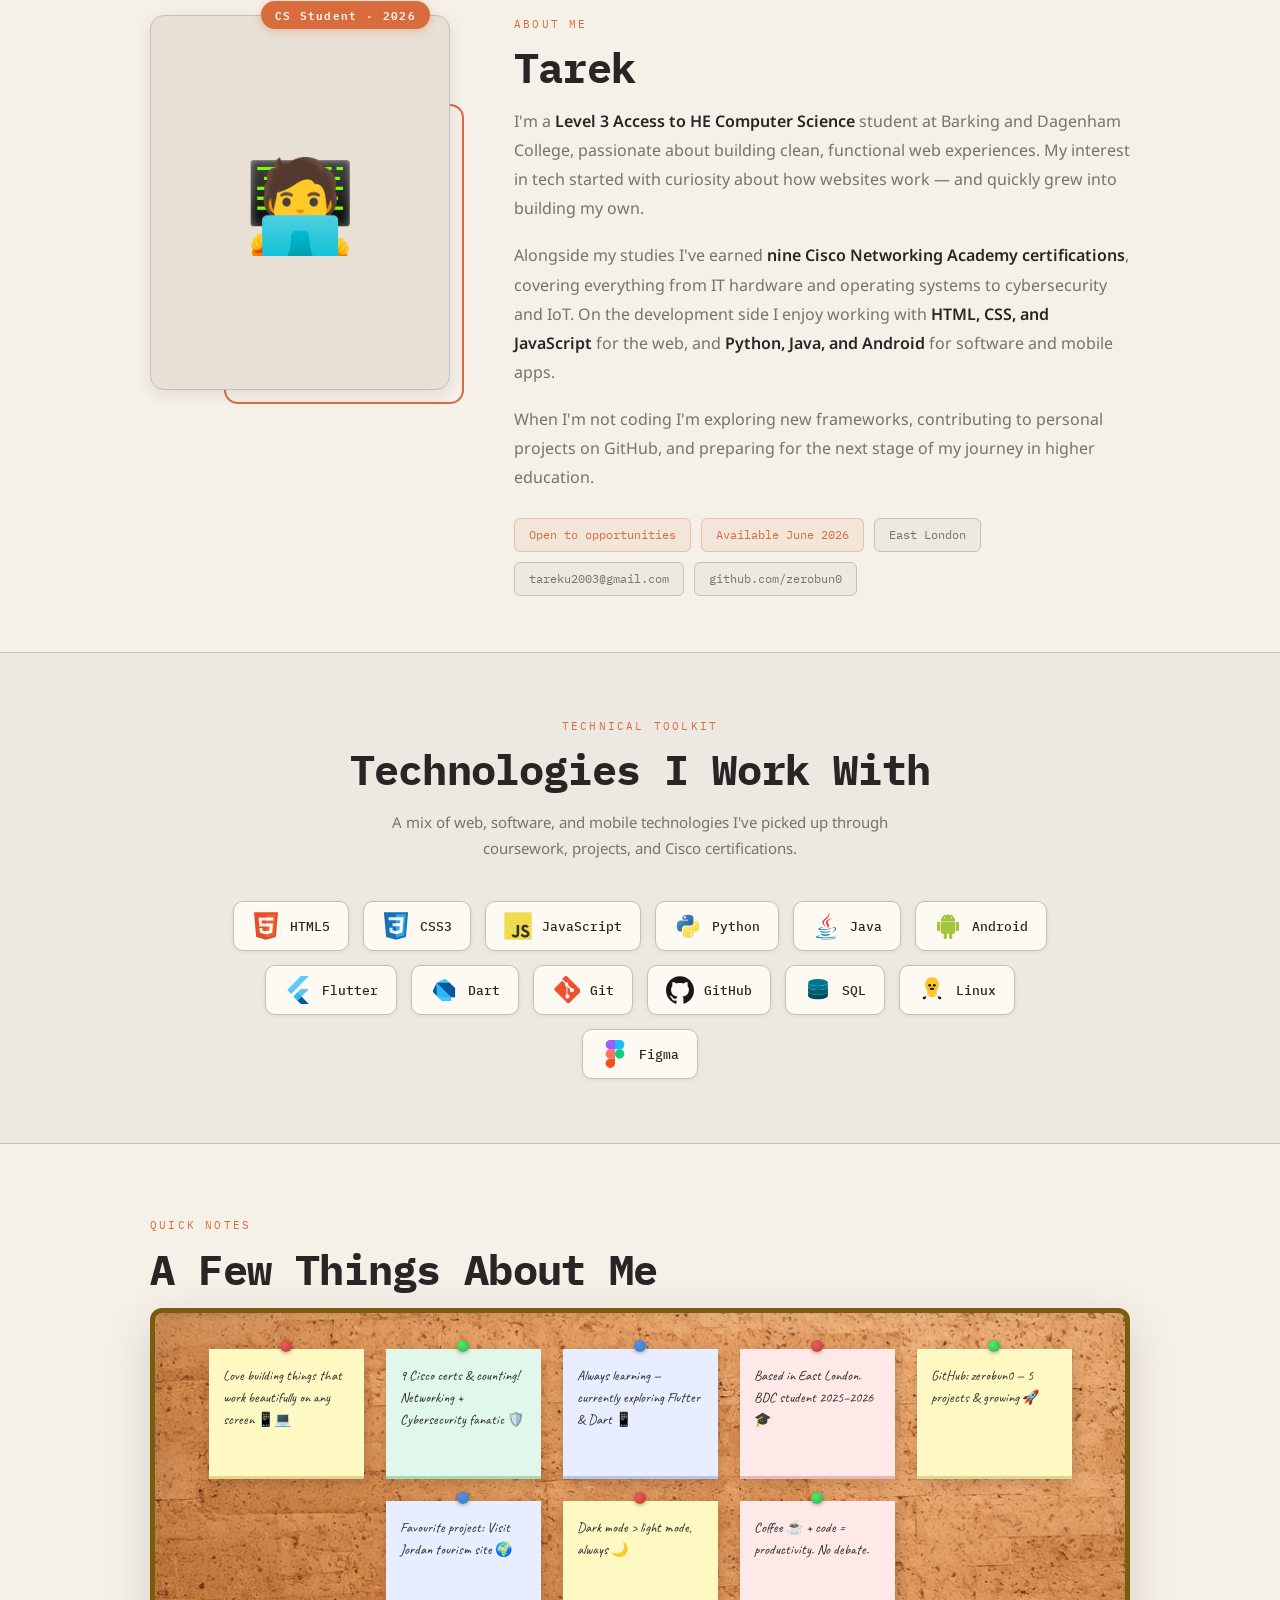
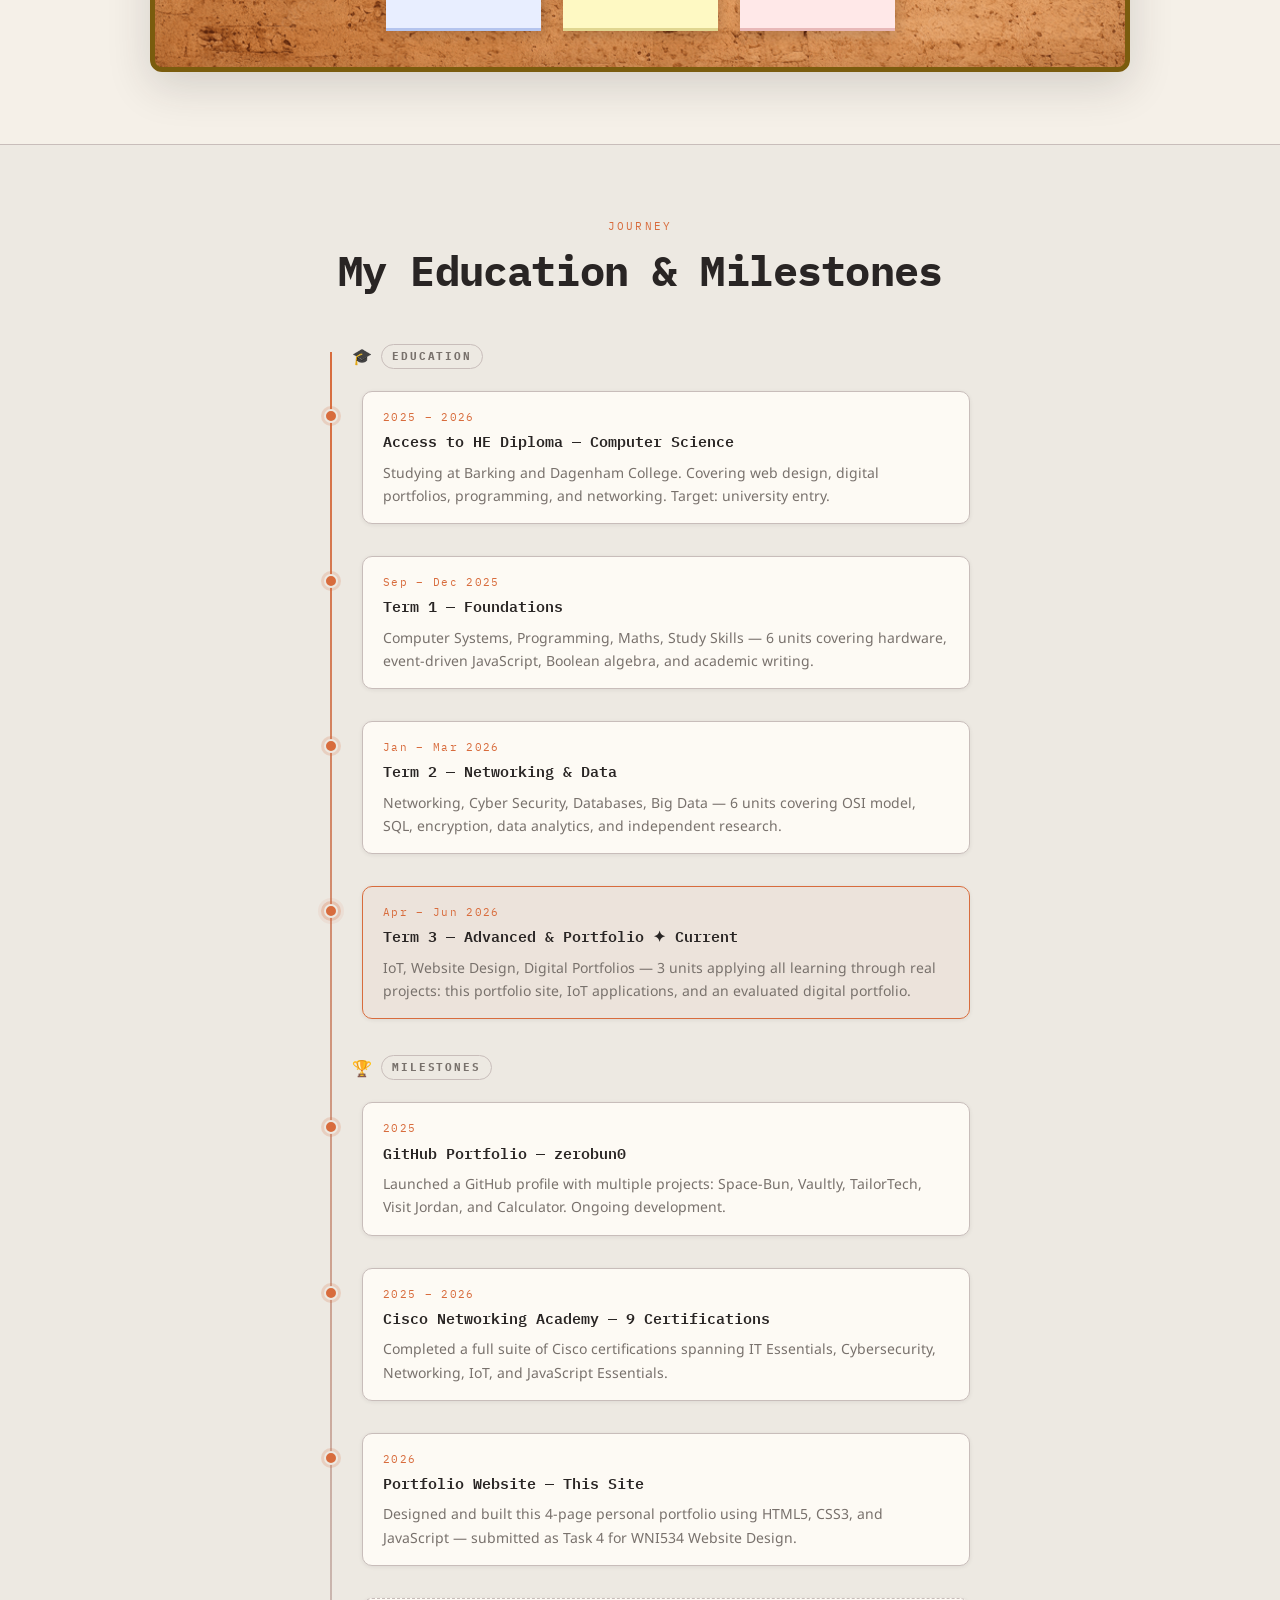
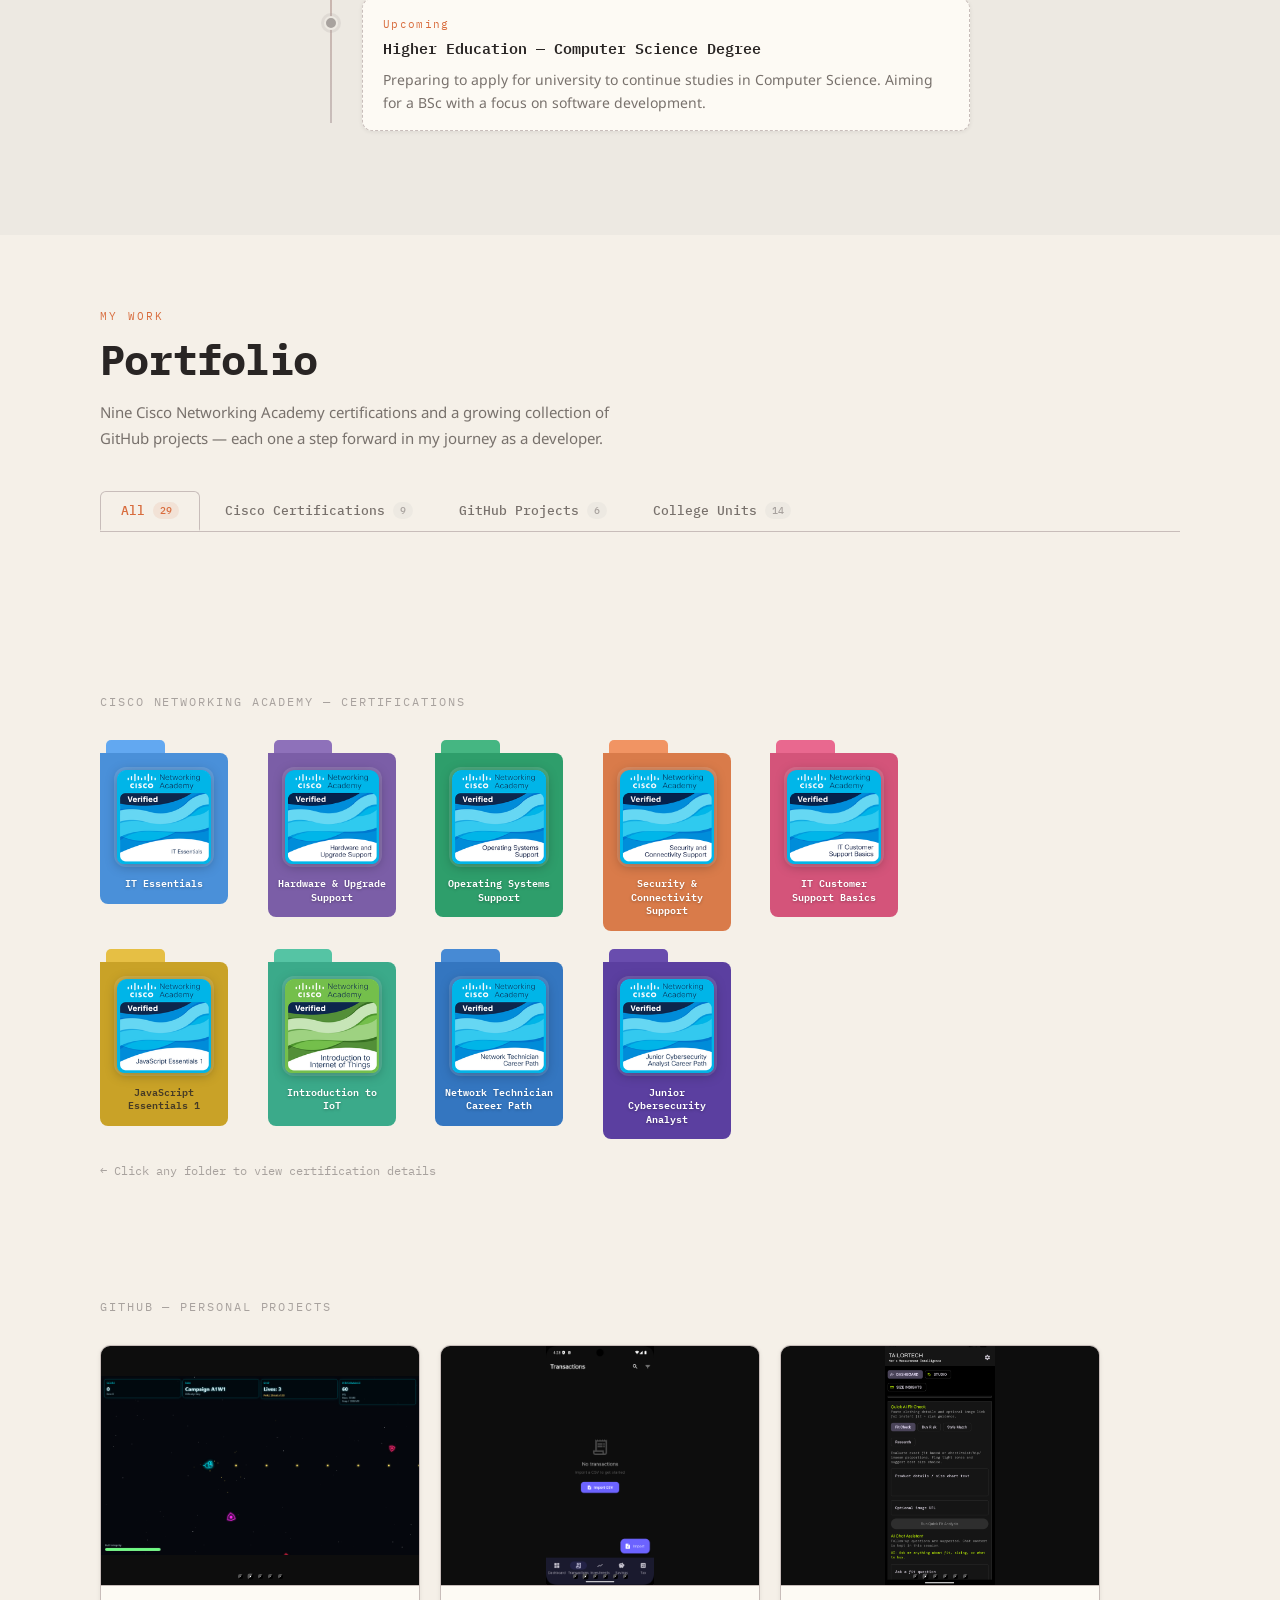
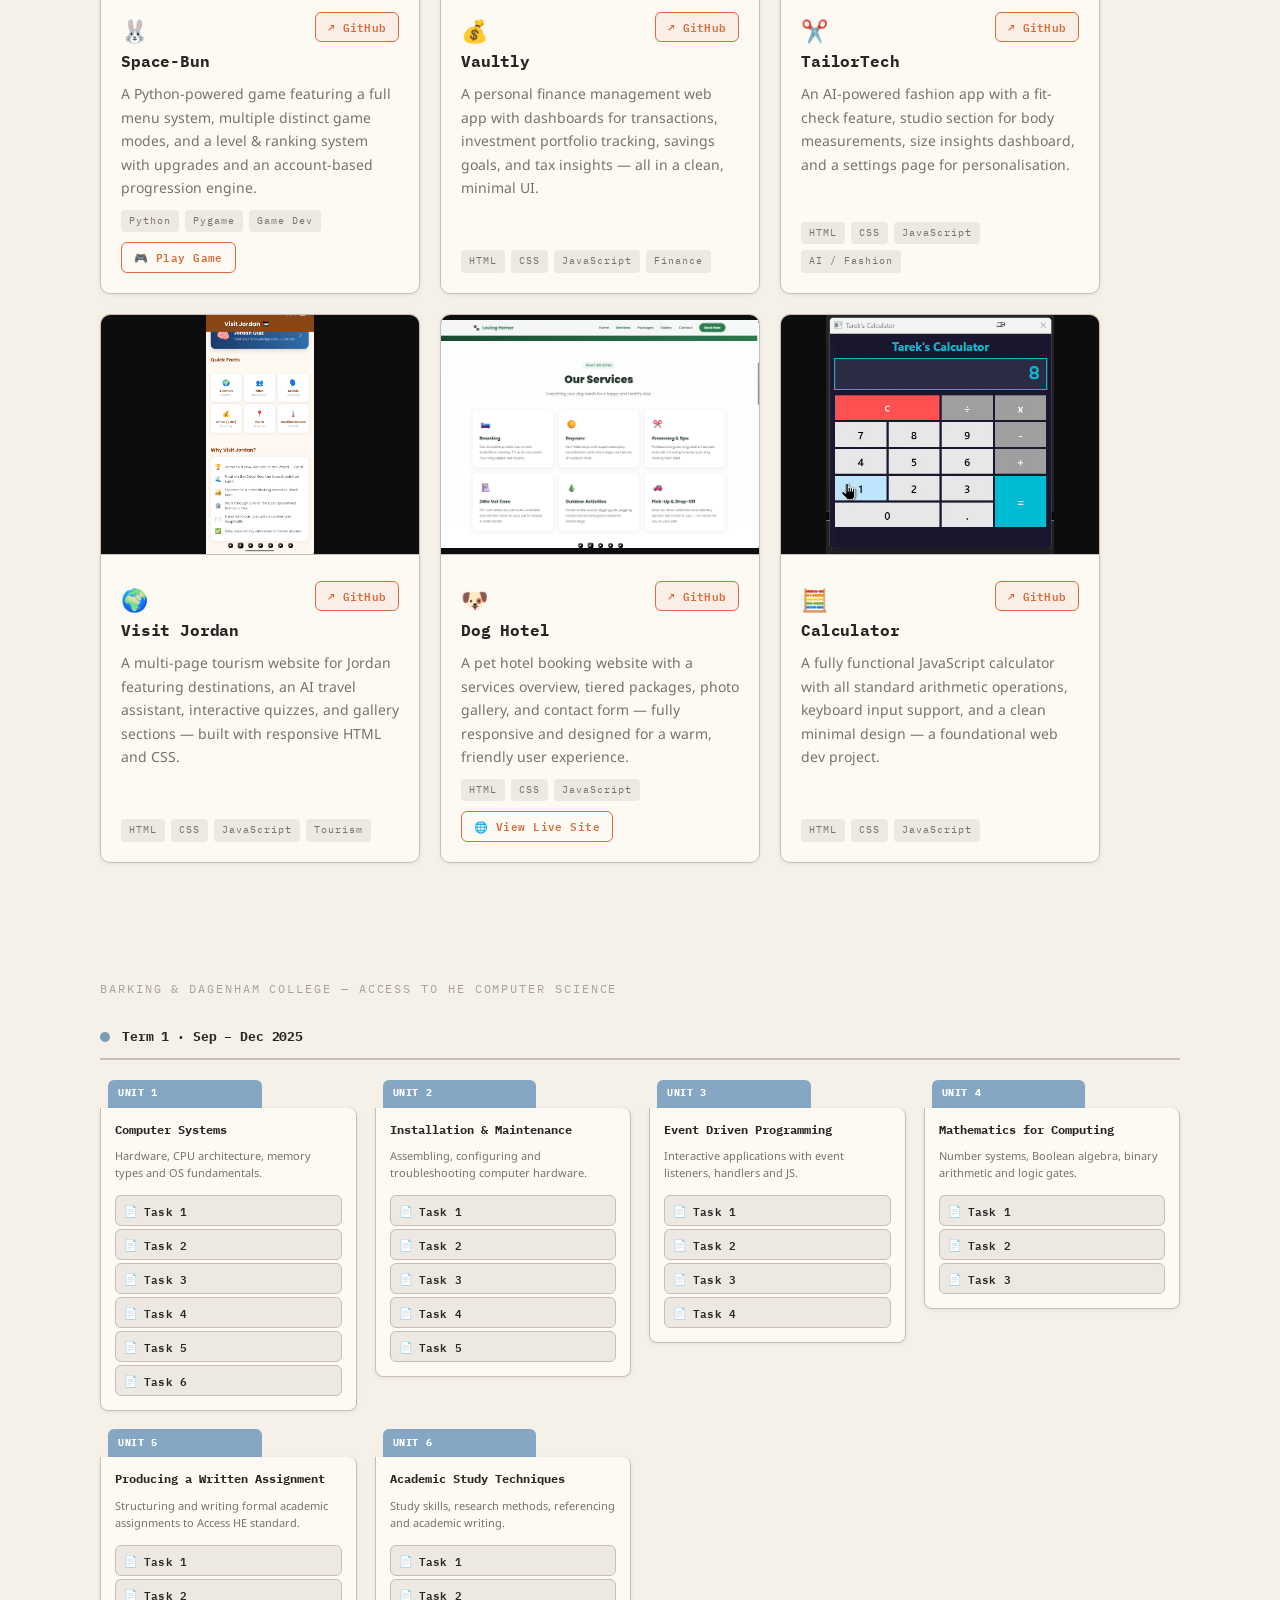
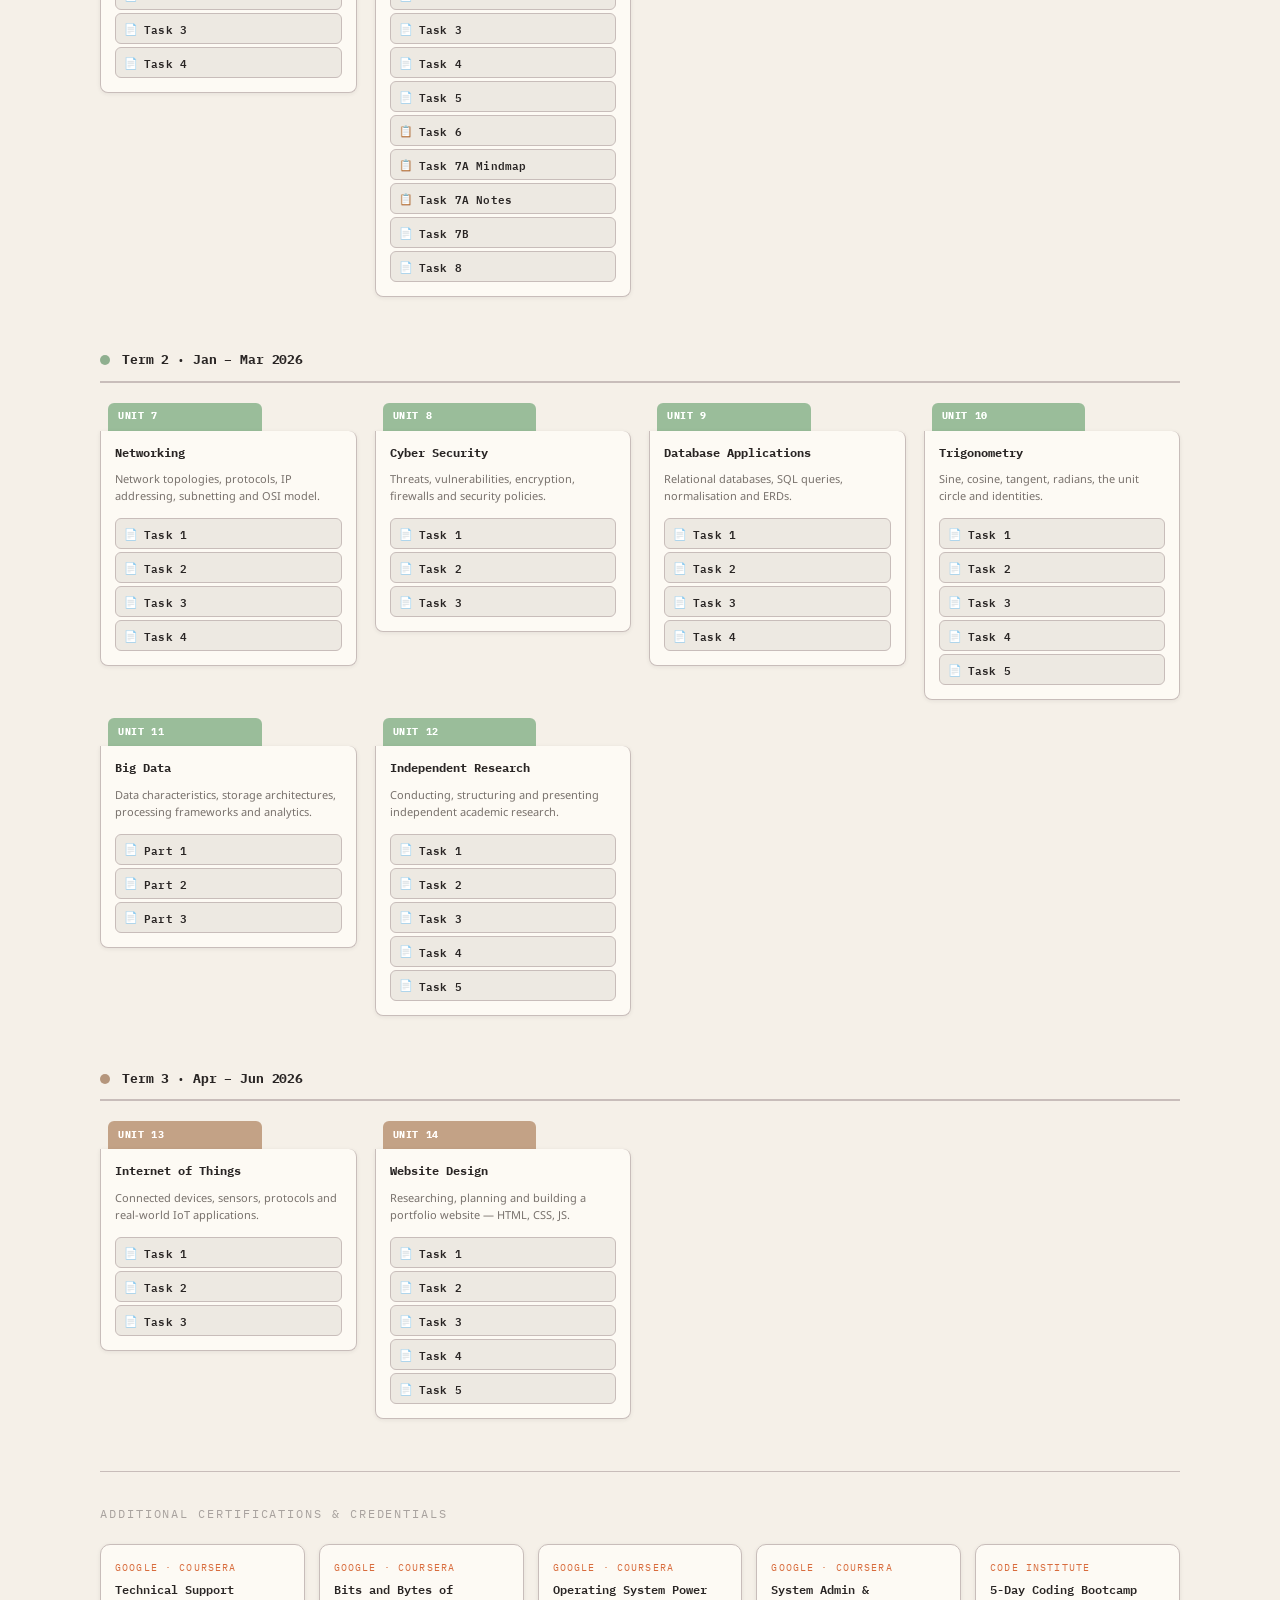
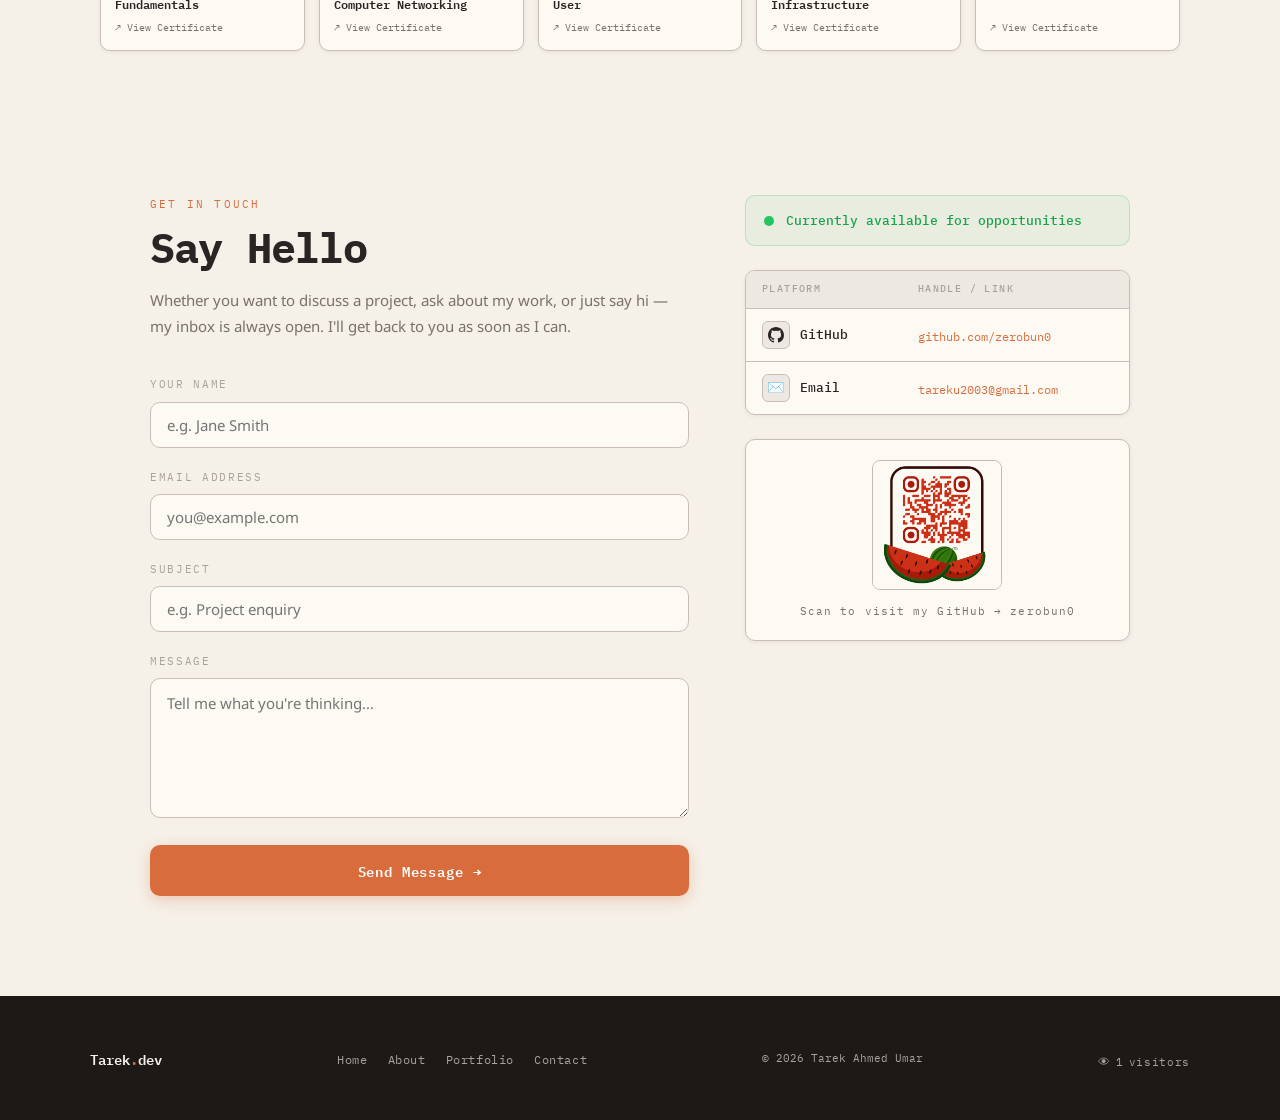
==== commit 77962828: "Fix Cisco badge hover preview: show PNG image instantly, fix pointer-events - Add <img id=task-peek-" ====
--- a/index.html
+++ b/index.html
@@ -1319,6 +1319,7 @@
 <div id="task-peek" class="task-peek" aria-hidden="true">
   <div class="task-peek-preview">
     <iframe id="task-peek-frame" class="task-peek-frame" title="Document preview" tabindex="-1"></iframe>
+    <img id="task-peek-badge-img" class="task-peek-badge-img hidden" alt="" aria-hidden="true" />
     <div class="task-peek-loading" id="task-peek-loading">
       <div class="task-peek-spin"></div>
       <span>Loading preview…</span>
--- a/css/style.css
+++ b/css/style.css
@@ -2521,7 +2521,11 @@
 .task-peek.visible {
   opacity: 1;
   transform: translateY(0) scale(1);
-  pointer-events: auto;         /* visible → interactive (CTA is clickable) */
+  /* pointer-events stays none on the whole tooltip — only footer is interactive.
+     This prevents the peek from blocking mouse events to adjacent badges. */
+}
+.task-peek.visible .task-peek-footer {
+  pointer-events: auto;         /* footer (including CTA) is clickable */
 }
 /* CTA "Open ↗" — make it feel clickable */
 .task-peek-cta {
@@ -2545,6 +2549,20 @@
   border-bottom: 1px solid var(--border);
   flex-shrink: 0;
 }
+/* Badge image (used instead of iframe for Cisco cert cards) */
+.task-peek-badge-img {
+  position: absolute;
+  inset: 0;
+  width: 100%;
+  height: 100%;
+  object-fit: contain;
+  padding: 22px 32px;
+  box-sizing: border-box;
+  background: var(--bg-card);
+  z-index: 1;
+}
+.task-peek-badge-img.hidden { display: none; }
+
 .task-peek-frame {
   /* 1120px × 0.25 = 280px; 672px × 0.25 = 168px */
   width: 1120px;
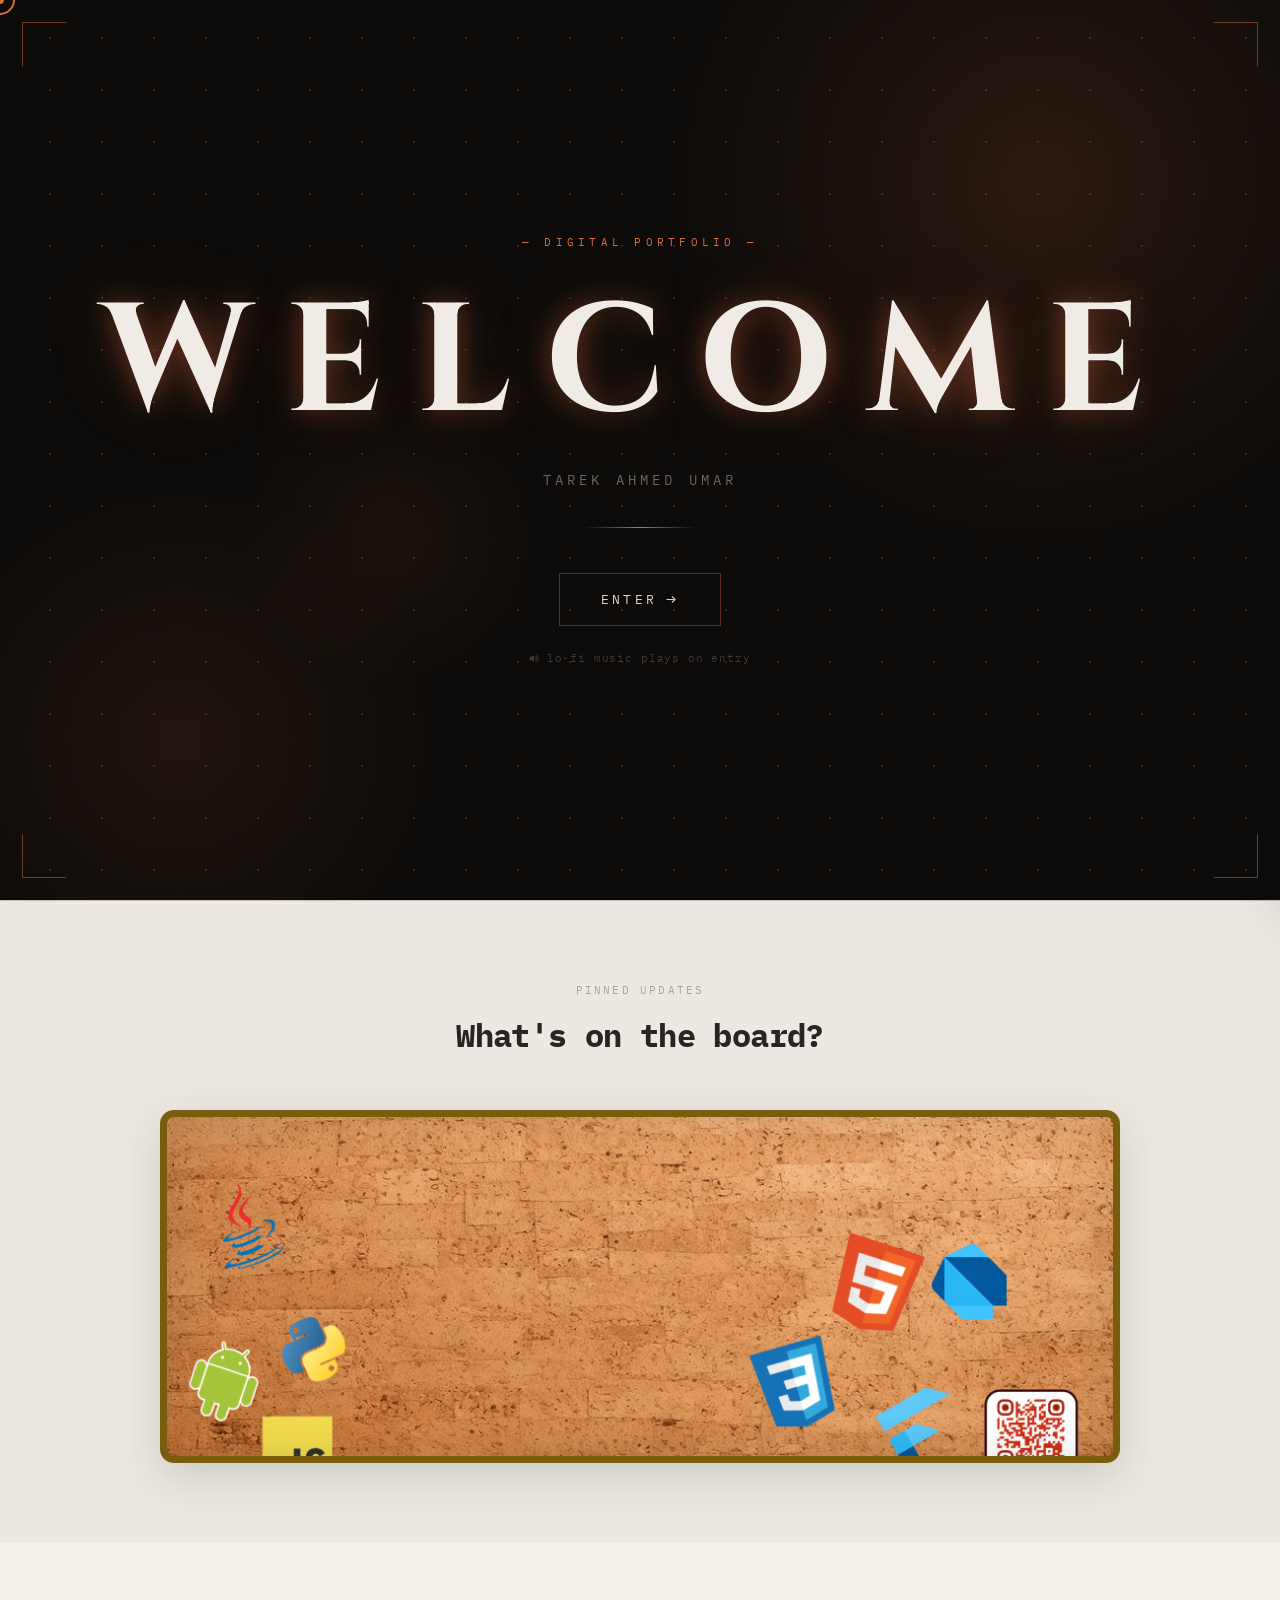
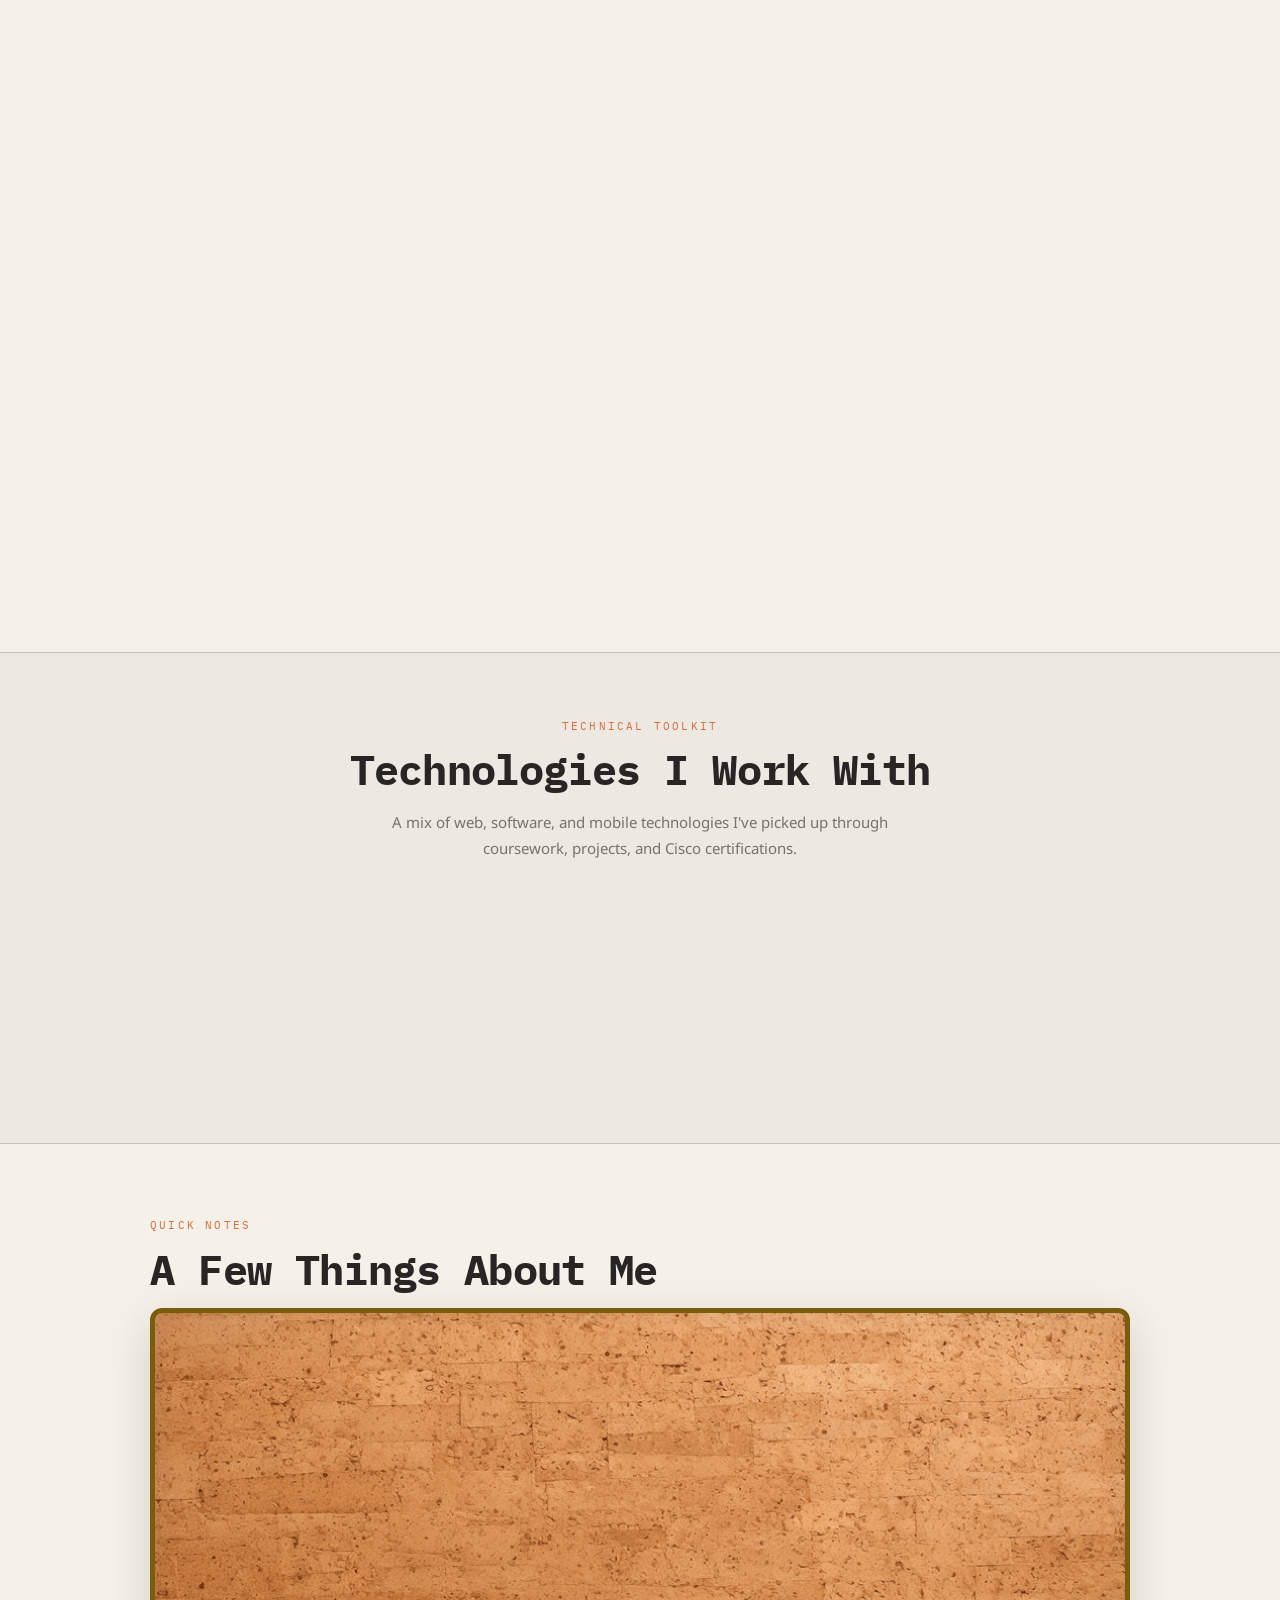
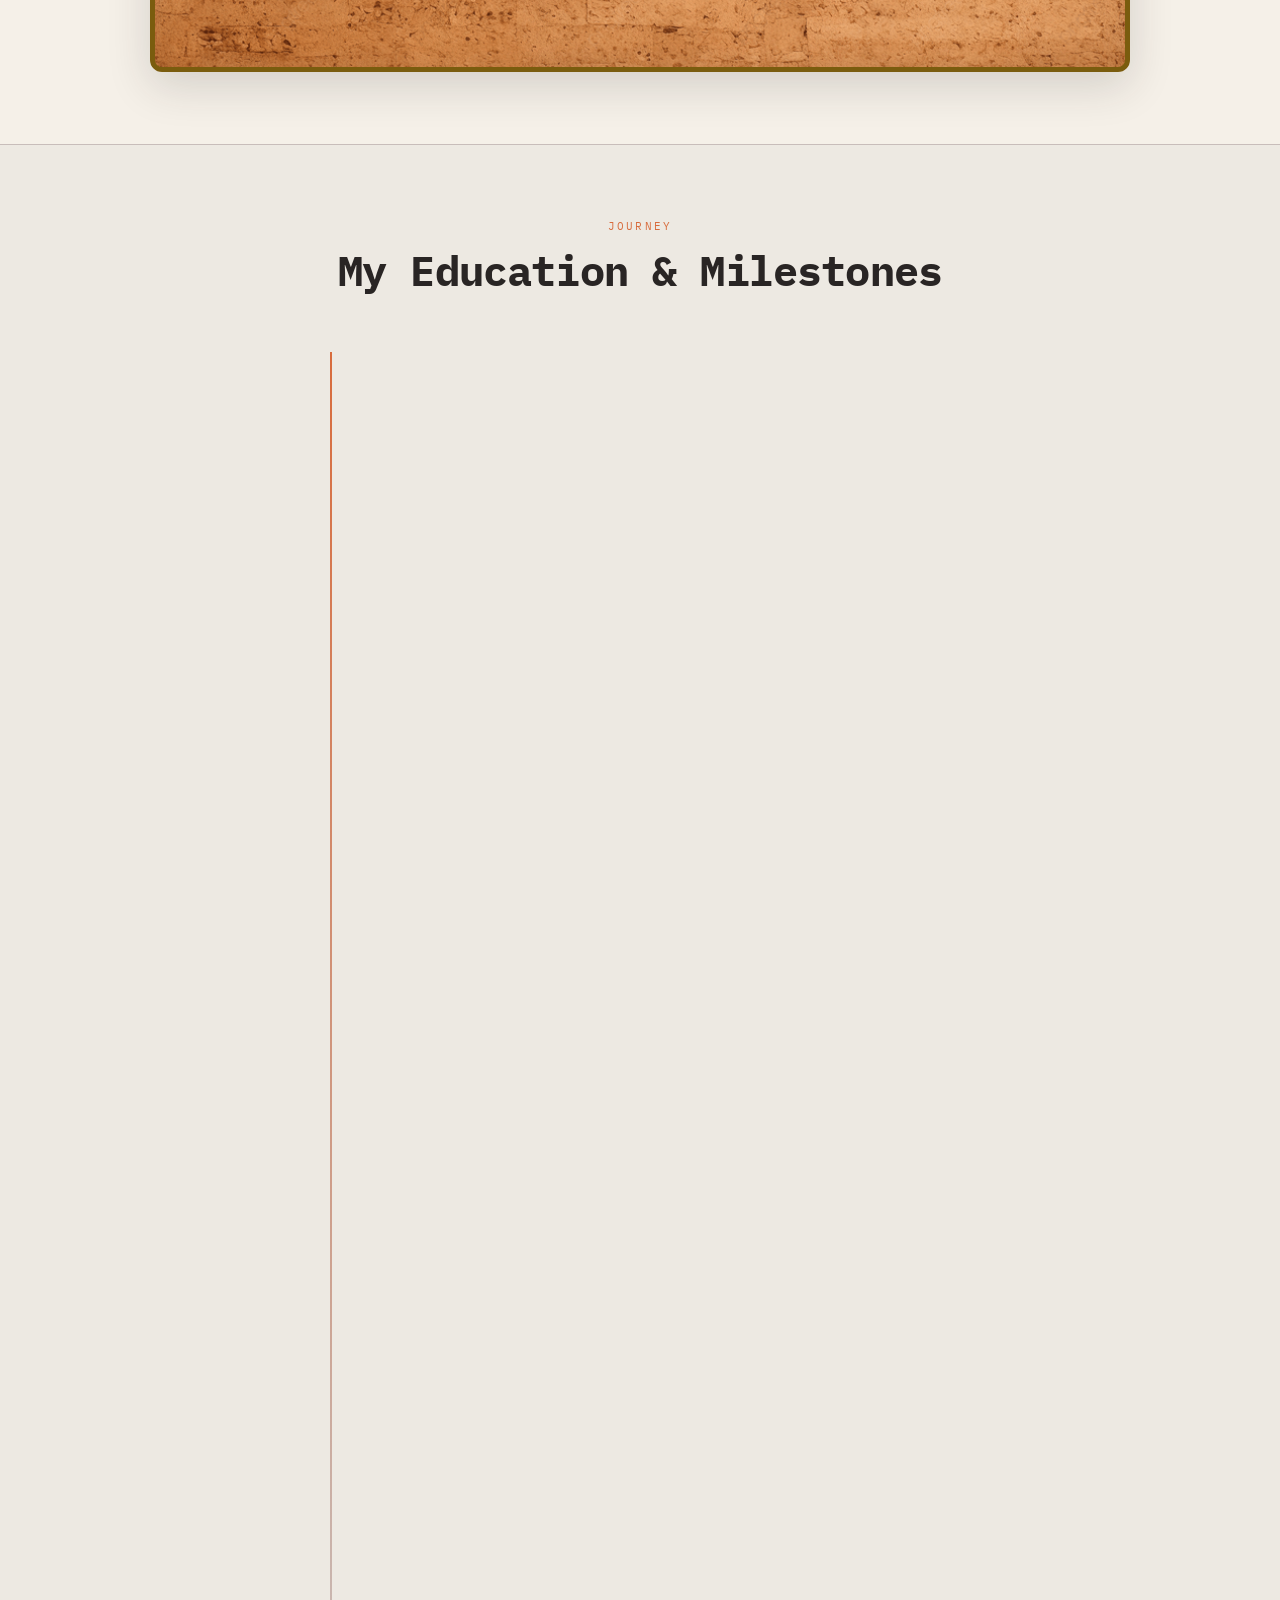
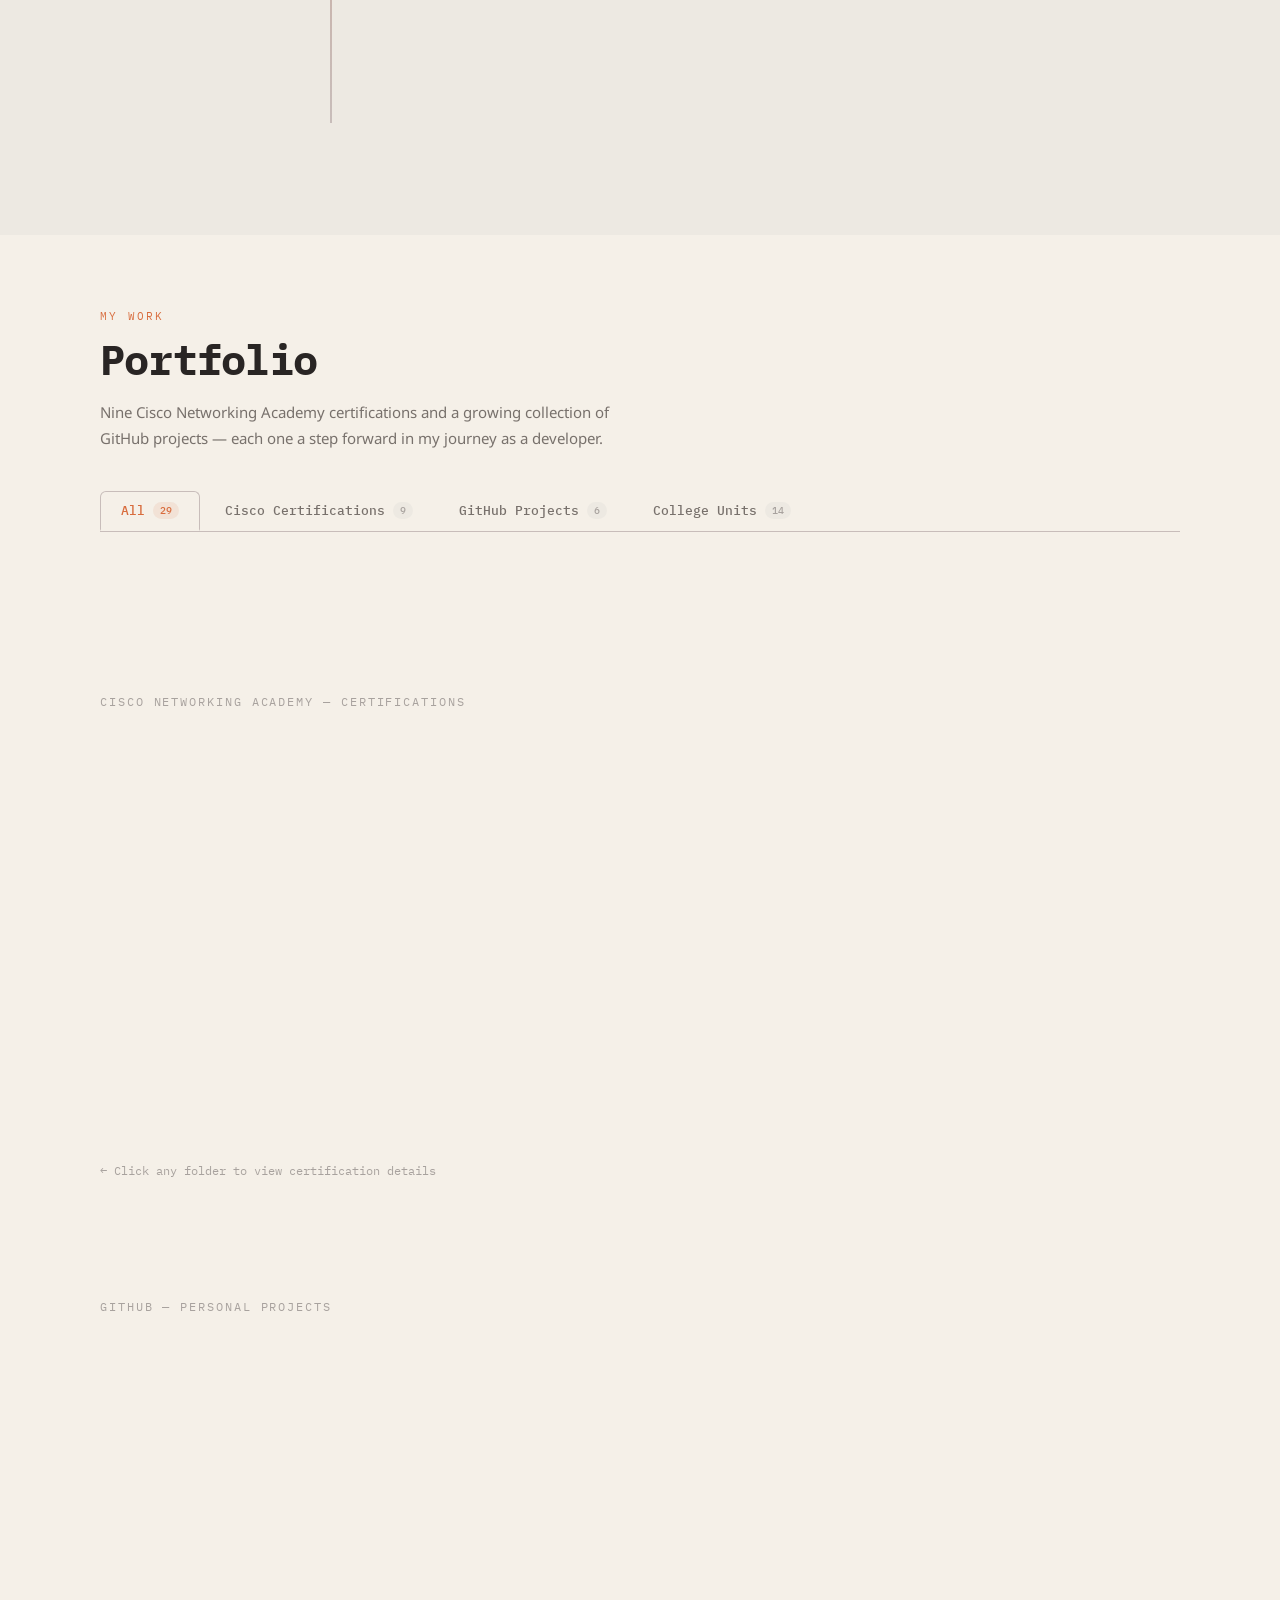
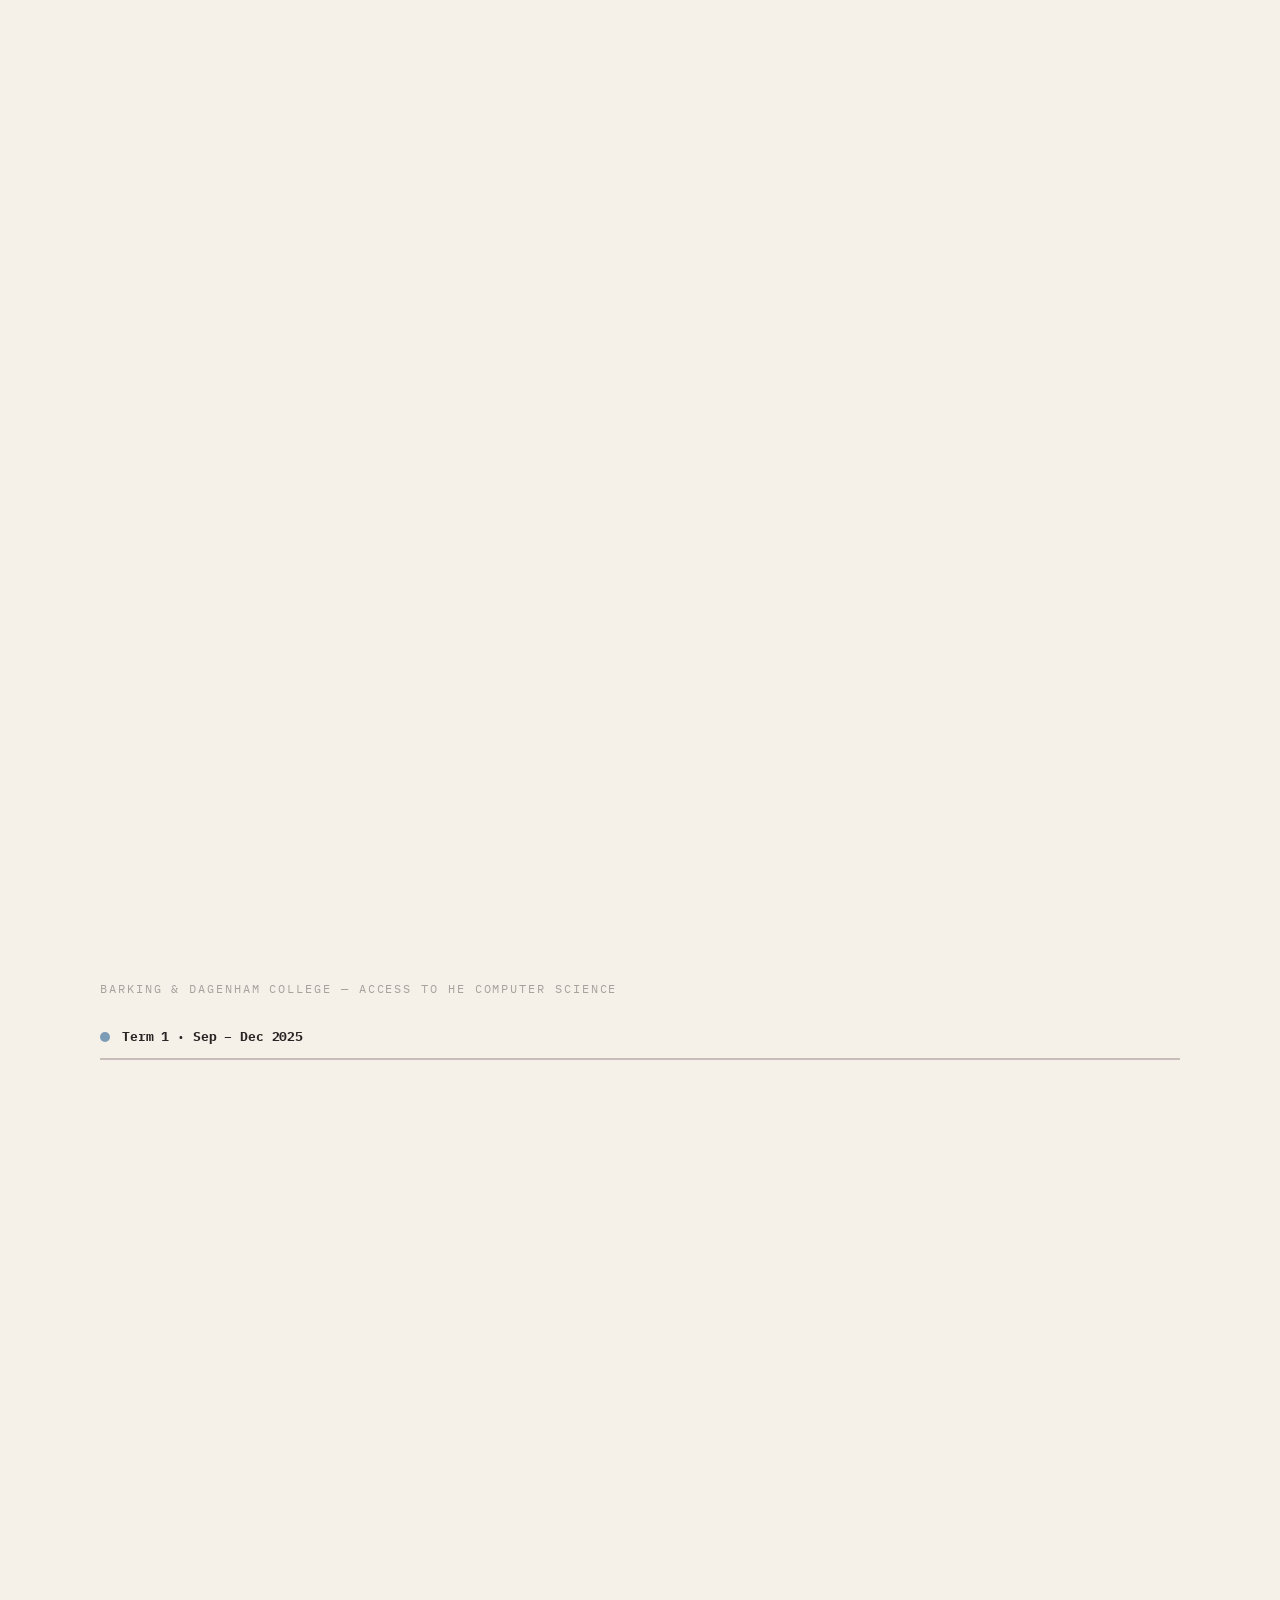
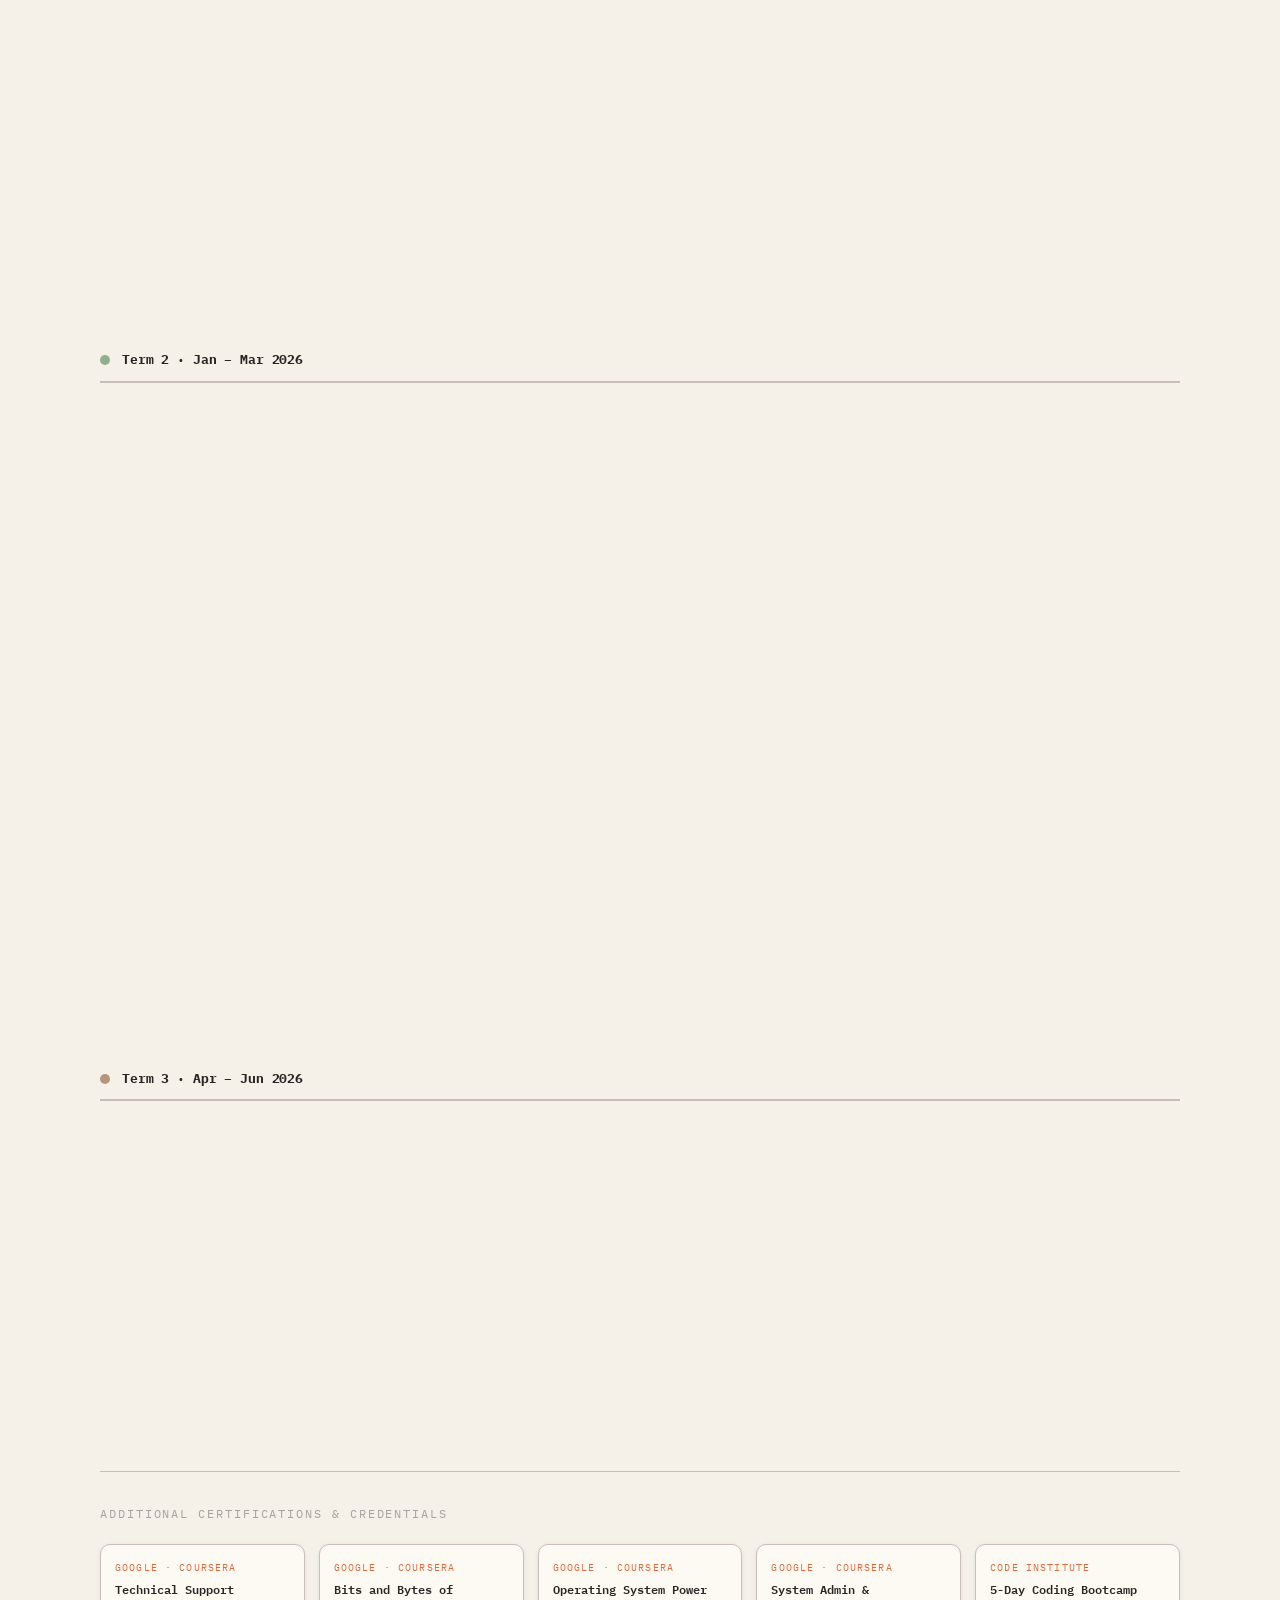
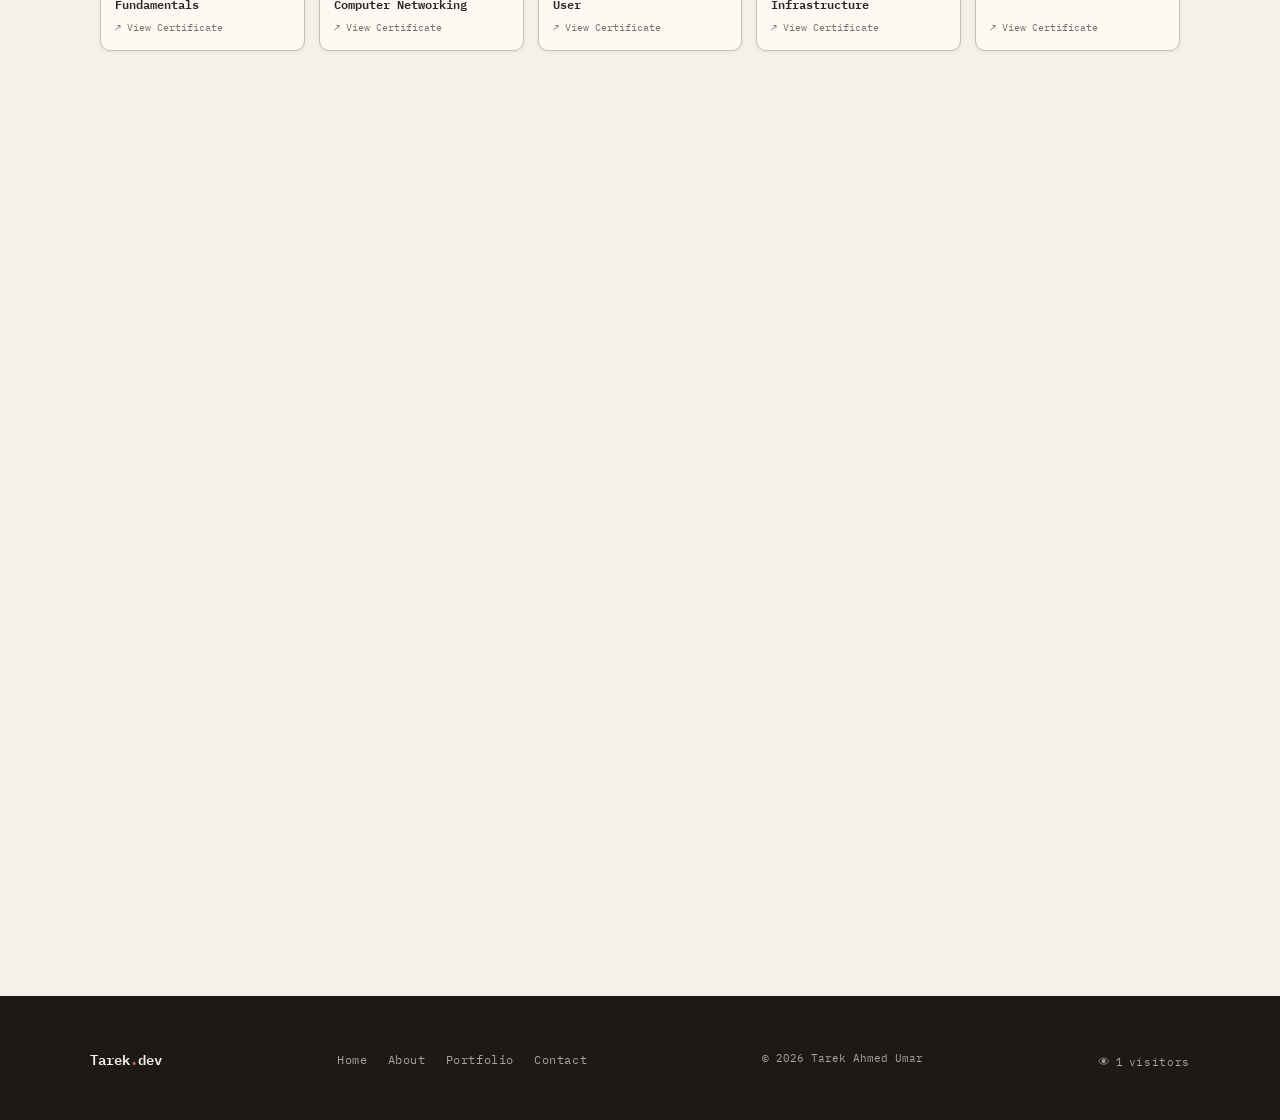
==== commit 208a5617: "Add splash/entry screen with iris-close animation and music trigger - Add full-screen entry portal b" ====
--- a/index.html
+++ b/index.html
@@ -10,6 +10,40 @@
   <script src="https://cdn.jsdelivr.net/npm/@emailjs/browser@4/dist/email.min.js"></script>
 </head>
 <body>
+
+<!-- ══════════ SPLASH / ENTRY SCREEN ══════════ -->
+<div id="splash-screen" role="dialog" aria-label="Portfolio entry" aria-modal="true">
+  <!-- Layered background -->
+  <div class="sp-grid"></div>
+  <div class="sp-orb sp-orb-1"></div>
+  <div class="sp-orb sp-orb-2"></div>
+  <div class="sp-orb sp-orb-3"></div>
+  <canvas class="sp-canvas" id="sp-canvas"></canvas>
+  <div class="sp-scanlines"></div>
+  <!-- Corner bracket decorations -->
+  <div class="sp-corner sp-tl"></div>
+  <div class="sp-corner sp-tr"></div>
+  <div class="sp-corner sp-bl"></div>
+  <div class="sp-corner sp-br"></div>
+  <!-- Main content -->
+  <div class="sp-content">
+    <div class="sp-eyebrow">— digital portfolio —</div>
+    <h1 class="sp-title" aria-label="Welcome">
+      <span class="sp-l" style="--i:0">W</span><span class="sp-l" style="--i:1">E</span><span class="sp-l" style="--i:2">L</span><span class="sp-l" style="--i:3">C</span><span class="sp-l" style="--i:4">O</span><span class="sp-l" style="--i:5">M</span><span class="sp-l" style="--i:6">E</span>
+    </h1>
+    <p class="sp-name">Tarek Ahmed Umar</p>
+    <div class="sp-rule"></div>
+    <button class="sp-enter" id="sp-enter" aria-label="Enter portfolio">
+      <span class="sp-enter__label">Enter</span>
+      <span class="sp-enter__arrow">→</span>
+      <span class="sp-enter__shine"></span>
+    </button>
+    <p class="sp-audio-note">
+      <svg width="11" height="11" viewBox="0 0 16 16" fill="currentColor" aria-hidden="true"><path d="M11.536 14.01A8.473 8.473 0 0 0 14.026 8a8.473 8.473 0 0 0-2.49-6.01l-.708.707A7.476 7.476 0 0 1 13.025 8c0 2.071-.84 3.946-2.197 5.303l.708.707z"/><path d="M10.121 12.596A6.48 6.48 0 0 0 12.025 8a6.48 6.48 0 0 0-1.904-4.596l-.707.707A5.483 5.483 0 0 1 11.025 8a5.483 5.483 0 0 1-1.61 3.89l.706.706z"/><path d="M8.707 11.182A4.486 4.486 0 0 0 10.025 8a4.486 4.486 0 0 0-1.318-3.182L8 5.525A3.489 3.489 0 0 1 9.025 8 3.49 3.49 0 0 1 8 10.475l.707.707zM6.717 3.55A.5.5 0 0 1 7 4v8a.5.5 0 0 1-.812.39L3.825 10.5H1.5A.5.5 0 0 1 1 10V6a.5.5 0 0 1 .5-.5h2.325l2.363-1.89a.5.5 0 0 1 .529-.06z"/></svg>
+      lo-fi music plays on entry
+    </p>
+  </div>
+</div>
 
 <div id="cursor-dot"></div>
 <div id="cursor-ring"></div>
@@ -1407,7 +1441,11 @@
 
 <!-- ══════════ SCRIPTS ══════════ -->
 <script src="https://unpkg.com/aos@2.3.4/dist/aos.js"></script>
-<script>AOS.init({ duration: 580, once: true, easing: 'ease-out-cubic' });</script>
+<script>
+  /* AOS init is deferred until the splash screen exits,
+     so scroll-reveal animations fire when the user first sees content. */
+  window.__aosConfig = { duration: 580, once: true, easing: 'ease-out-cubic' };
+</script>
 <script src="https://cdn.jsdelivr.net/npm/typed.js@2.1.0/dist/typed.umd.js"></script>
 <script>
   new Typed('#typed-text', {
--- a/css/style.css
+++ b/css/style.css
@@ -1,4 +1,4 @@
-@import url('https://fonts.googleapis.com/css2?family=IBM+Plex+Mono:ital,wght@0,400;0,500;0,600;0,700;1,400&family=Noto+Sans:ital,wght@0,400;0,500;0,600;0,700;1,400&family=Caveat:wght@400;600;700&display=swap');
+@import url('https://fonts.googleapis.com/css2?family=Cinzel:wght@400;700;900&family=IBM+Plex+Mono:ital,wght@0,400;0,500;0,600;0,700;1,400&family=Noto+Sans:ital,wght@0,400;0,500;0,600;0,700;1,400&family=Caveat:wght@400;600;700&display=swap');
 
 /* ==================== VARIABLES ==================== */
 :root {
@@ -2709,3 +2709,308 @@
   pointer-events: none;
   transition: opacity 0.15s !important;
 }
+
+/* ==================== SPLASH / ENTRY SCREEN ==================== */
+
+/* ── Outer shell ── */
+#splash-screen {
+  position: fixed;
+  inset: 0;
+  z-index: 99999;
+  background: #0d0b09;
+  display: flex;
+  align-items: center;
+  justify-content: center;
+  overflow: hidden;
+  /* Iris-close exit via clip-path */
+  clip-path: circle(142% at 50% 50%);
+  transition: clip-path 0.88s cubic-bezier(0.76, 0, 0.24, 1);
+}
+#splash-screen.sp-exit {
+  clip-path: circle(0% at 50% 50%);
+  pointer-events: none;
+}
+#splash-screen.sp-gone {
+  display: none;
+}
+
+/* ── Moving dot grid ── */
+.sp-grid {
+  position: absolute;
+  inset: -120%;
+  background-image:
+    radial-gradient(circle, rgba(216,108,61,0.22) 1px, transparent 1px);
+  background-size: 52px 52px;
+  animation: sp-grid-drift 30s linear infinite;
+  pointer-events: none;
+}
+@keyframes sp-grid-drift {
+  0%   { transform: translate(0, 0); }
+  100% { transform: translate(52px, 52px); }
+}
+
+/* ── Ambient glowing orbs ── */
+.sp-orb {
+  position: absolute;
+  border-radius: 50%;
+  pointer-events: none;
+}
+.sp-orb-1 {
+  width: 800px; height: 800px;
+  background: radial-gradient(circle, rgba(216,108,61,0.14) 0%, transparent 65%);
+  top: -220px; right: -160px;
+  animation: sp-orb-breathe 10s ease-in-out infinite;
+}
+.sp-orb-2 {
+  width: 560px; height: 560px;
+  background: radial-gradient(circle, rgba(216,108,61,0.10) 0%, transparent 65%);
+  bottom: -120px; left: -100px;
+  animation: sp-orb-breathe 13s ease-in-out infinite reverse;
+}
+.sp-orb-3 {
+  width: 320px; height: 320px;
+  background: radial-gradient(circle, rgba(216,108,61,0.08) 0%, transparent 65%);
+  top: 42%; left: 18%;
+  animation: sp-orb-breathe 7.5s ease-in-out infinite 1.2s;
+}
+@keyframes sp-orb-breathe {
+  0%, 100% { transform: scale(1)    translate(0, 0);     opacity: 0.7; }
+  50%       { transform: scale(1.12) translate(18px, -22px); opacity: 1;   }
+}
+
+/* ── Particle canvas ── */
+.sp-canvas {
+  position: absolute;
+  inset: 0;
+  width: 100%;
+  height: 100%;
+  pointer-events: none;
+}
+
+/* ── Subtle scanline texture ── */
+.sp-scanlines {
+  position: absolute;
+  inset: 0;
+  background: repeating-linear-gradient(
+    0deg,
+    transparent,
+    transparent 3px,
+    rgba(0,0,0,0.025) 3px,
+    rgba(0,0,0,0.025) 4px
+  );
+  pointer-events: none;
+}
+
+/* ── Corner bracket decorations ── */
+.sp-corner {
+  position: absolute;
+  width: 44px; height: 44px;
+  pointer-events: none;
+  opacity: 0;
+  animation: sp-corner-appear 0.7s cubic-bezier(0.34, 1.56, 0.64, 1) 0.15s forwards;
+}
+.sp-tl { top: 22px; left: 22px;
+  border-top: 1.5px solid rgba(216,108,61,0.5);
+  border-left: 1.5px solid rgba(216,108,61,0.5); }
+.sp-tr { top: 22px; right: 22px;
+  border-top: 1.5px solid rgba(216,108,61,0.5);
+  border-right: 1.5px solid rgba(216,108,61,0.5); }
+.sp-bl { bottom: 22px; left: 22px;
+  border-bottom: 1.5px solid rgba(216,108,61,0.5);
+  border-left: 1.5px solid rgba(216,108,61,0.5); }
+.sp-br { bottom: 22px; right: 22px;
+  border-bottom: 1.5px solid rgba(216,108,61,0.5);
+  border-right: 1.5px solid rgba(216,108,61,0.5); }
+@keyframes sp-corner-appear {
+  from { opacity: 0; transform: scale(0.75); }
+  to   { opacity: 1; transform: scale(1); }
+}
+
+/* ── Main content container ── */
+.sp-content {
+  position: relative;
+  z-index: 2;
+  text-align: center;
+  display: flex;
+  flex-direction: column;
+  align-items: center;
+  padding: 2rem;
+  max-width: 960px;
+  width: 100%;
+}
+
+/* ── Eyebrow label ── */
+.sp-eyebrow {
+  font-family: var(--f-mono);
+  font-size: 0.7rem;
+  letter-spacing: 0.38em;
+  color: var(--accent);
+  text-transform: uppercase;
+  margin-bottom: 2.2rem;
+  opacity: 0;
+  animation: sp-fade-up 0.7s var(--ease) 0.35s forwards;
+}
+
+/* ── WELCOME title ── */
+.sp-title {
+  font-family: 'Cinzel', serif;
+  font-size: clamp(3.2rem, 12vw, 10.5rem);
+  font-weight: 700;
+  letter-spacing: 0.22em;
+  color: #f0ebe4;
+  line-height: 1;
+  margin-bottom: 1.8rem;
+  display: flex;
+  justify-content: center;
+  perspective: 600px;
+}
+/* Individual letter stagger */
+.sp-l {
+  display: inline-block;
+  opacity: 0;
+  transform: translateY(44px) rotateX(25deg);
+  animation: sp-letter-in 0.65s cubic-bezier(0.34, 1.44, 0.64, 1)
+             calc(0.62s + var(--i) * 0.072s) forwards;
+}
+/* Warm glow added via JS class after all letters appear */
+.sp-title.sp-glow .sp-l {
+  text-shadow:
+    0 0 28px rgba(216,108,61,0.42),
+    0 0 64px rgba(216,108,61,0.18),
+    0 0 130px rgba(216,108,61,0.08);
+  transition: text-shadow 0.6s ease;
+}
+@keyframes sp-letter-in {
+  to { opacity: 1; transform: translateY(0) rotateX(0); }
+}
+
+/* ── Name line ── */
+.sp-name {
+  font-family: var(--f-mono);
+  font-size: clamp(0.68rem, 1.6vw, 0.86rem);
+  letter-spacing: 0.3em;
+  color: #6b6460;
+  text-transform: uppercase;
+  margin-bottom: 2.2rem;
+  opacity: 0;
+  animation: sp-fade-up 0.6s var(--ease) 1.55s forwards;
+}
+
+/* ── Horizontal rule ── */
+.sp-rule {
+  width: 0;
+  height: 1px;
+  background: linear-gradient(90deg, transparent, var(--accent), transparent);
+  margin: 0 auto 2.8rem;
+  animation: sp-rule-grow 0.8s var(--ease) 1.8s forwards;
+}
+@keyframes sp-rule-grow {
+  from { width: 0;     opacity: 0; }
+  to   { width: 110px; opacity: 1; }
+}
+
+/* ── Enter button ── */
+.sp-enter {
+  position: relative;
+  display: inline-flex;
+  align-items: center;
+  gap: 0.55rem;
+  font-family: var(--f-mono);
+  font-size: 0.82rem;
+  letter-spacing: 0.24em;
+  text-transform: uppercase;
+  color: #ddd5cc;
+  background: transparent;
+  border: 1px solid rgba(216,108,61,0.38);
+  padding: 0.9rem 2.6rem;
+  cursor: none;
+  overflow: hidden;
+  opacity: 0;
+  animation: sp-fade-up 0.7s var(--ease) 2.15s forwards;
+  transition:
+    border-color 0.3s,
+    color 0.3s,
+    transform 0.28s cubic-bezier(0.34, 1.56, 0.64, 1),
+    box-shadow 0.35s;
+}
+/* Sweep shine on hover */
+.sp-enter__shine {
+  position: absolute;
+  inset: 0;
+  background: linear-gradient(
+    105deg,
+    transparent 30%,
+    rgba(216,108,61,0.1) 50%,
+    transparent 70%
+  );
+  transform: translateX(-100%);
+  transition: transform 0.5s var(--ease);
+}
+.sp-enter__arrow {
+  display: inline-block;
+  font-size: 1.05rem;
+  transition: transform 0.28s var(--ease);
+}
+.sp-enter:hover {
+  border-color: var(--accent);
+  color: var(--accent);
+  transform: translateY(-3px);
+  box-shadow:
+    0 0 14px rgba(216,108,61,0.22),
+    0 0 30px rgba(216,108,61,0.10),
+    0 0 60px rgba(216,108,61,0.05);
+}
+.sp-enter:hover .sp-enter__shine {
+  transform: translateX(100%);
+}
+.sp-enter:hover .sp-enter__arrow {
+  transform: translateX(5px);
+}
+.sp-enter:active {
+  transform: translateY(-1px) scale(0.97);
+}
+/* Flash state on click */
+.sp-enter.sp-flash {
+  border-color: var(--accent);
+  color: var(--accent);
+  box-shadow:
+    0 0 24px rgba(216,108,61,0.55),
+    0 0 52px rgba(216,108,61,0.28),
+    0 0 90px rgba(216,108,61,0.12);
+  pointer-events: none;
+  transform: scale(1.04);
+}
+
+/* ── Audio note ── */
+.sp-audio-note {
+  display: flex;
+  align-items: center;
+  gap: 0.4rem;
+  font-family: var(--f-mono);
+  font-size: 0.66rem;
+  letter-spacing: 0.08em;
+  color: #3e3a37;
+  margin-top: 1.5rem;
+  opacity: 0;
+  animation: sp-fade-in 0.6s var(--ease) 2.75s forwards;
+}
+
+/* ── Keyframes ── */
+@keyframes sp-fade-up {
+  from { opacity: 0; transform: translateY(20px); }
+  to   { opacity: 1; transform: translateY(0); }
+}
+@keyframes sp-fade-in {
+  from { opacity: 0; }
+  to   { opacity: 1; }
+}
+
+/* ── Responsive: small screens ── */
+@media (max-width: 480px) {
+  .sp-title { letter-spacing: 0.12em; }
+  .sp-corner { width: 28px; height: 28px; }
+  .sp-tl, .sp-tr { top: 14px; }
+  .sp-bl, .sp-br { bottom: 14px; }
+  .sp-tl, .sp-bl { left: 14px; }
+  .sp-tr, .sp-br { right: 14px; }
+}
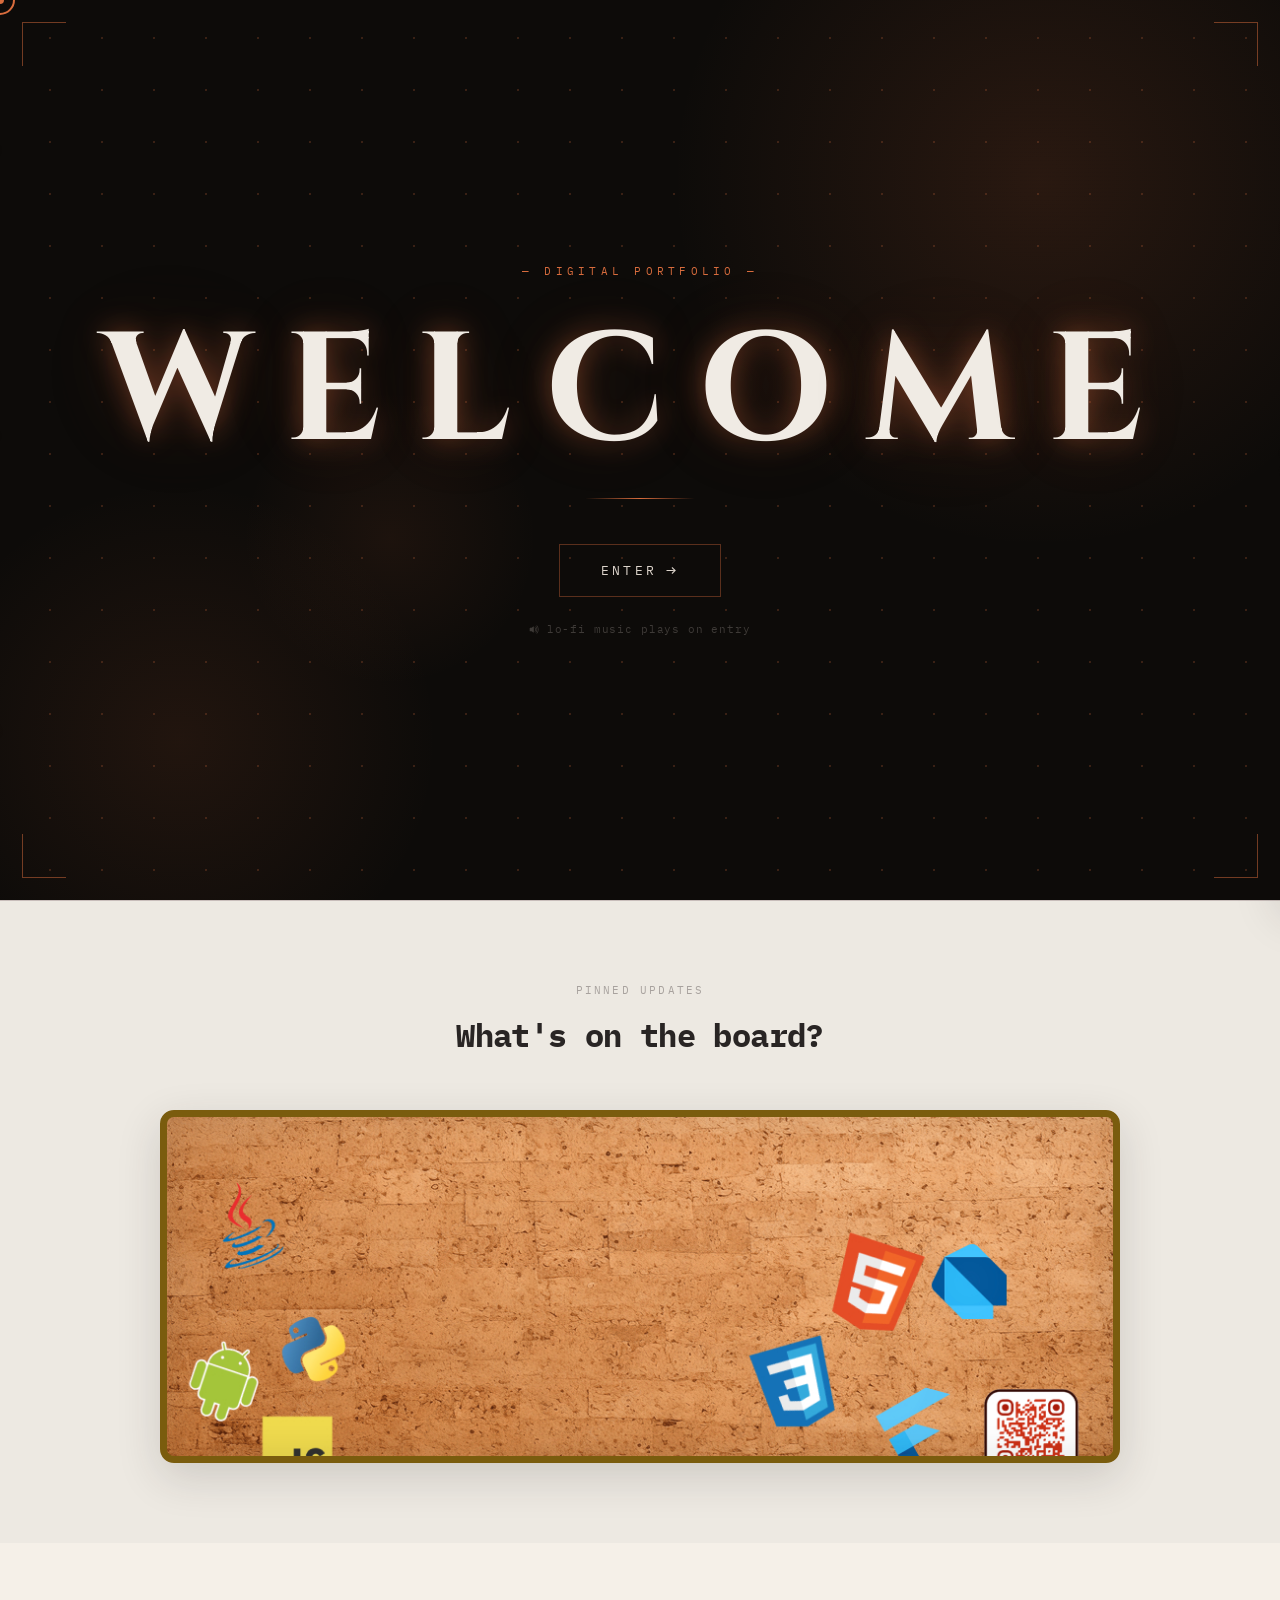
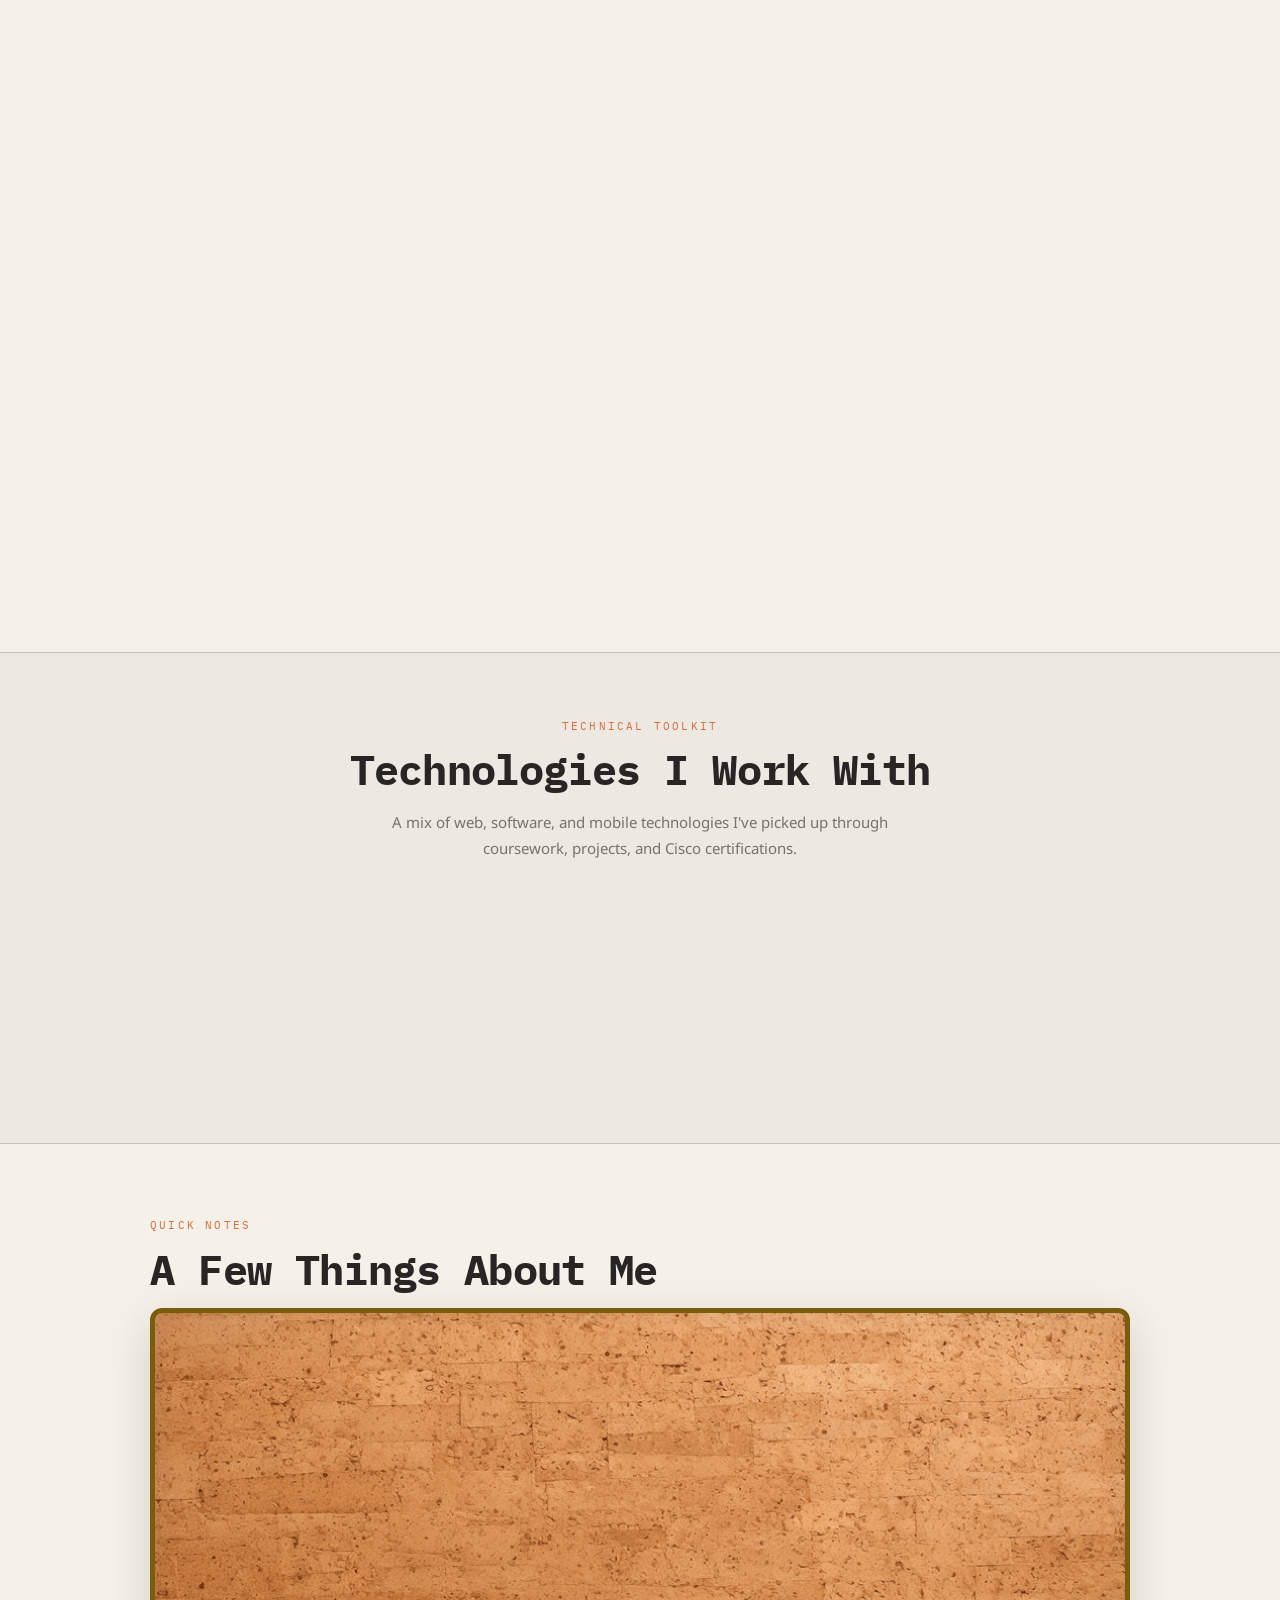
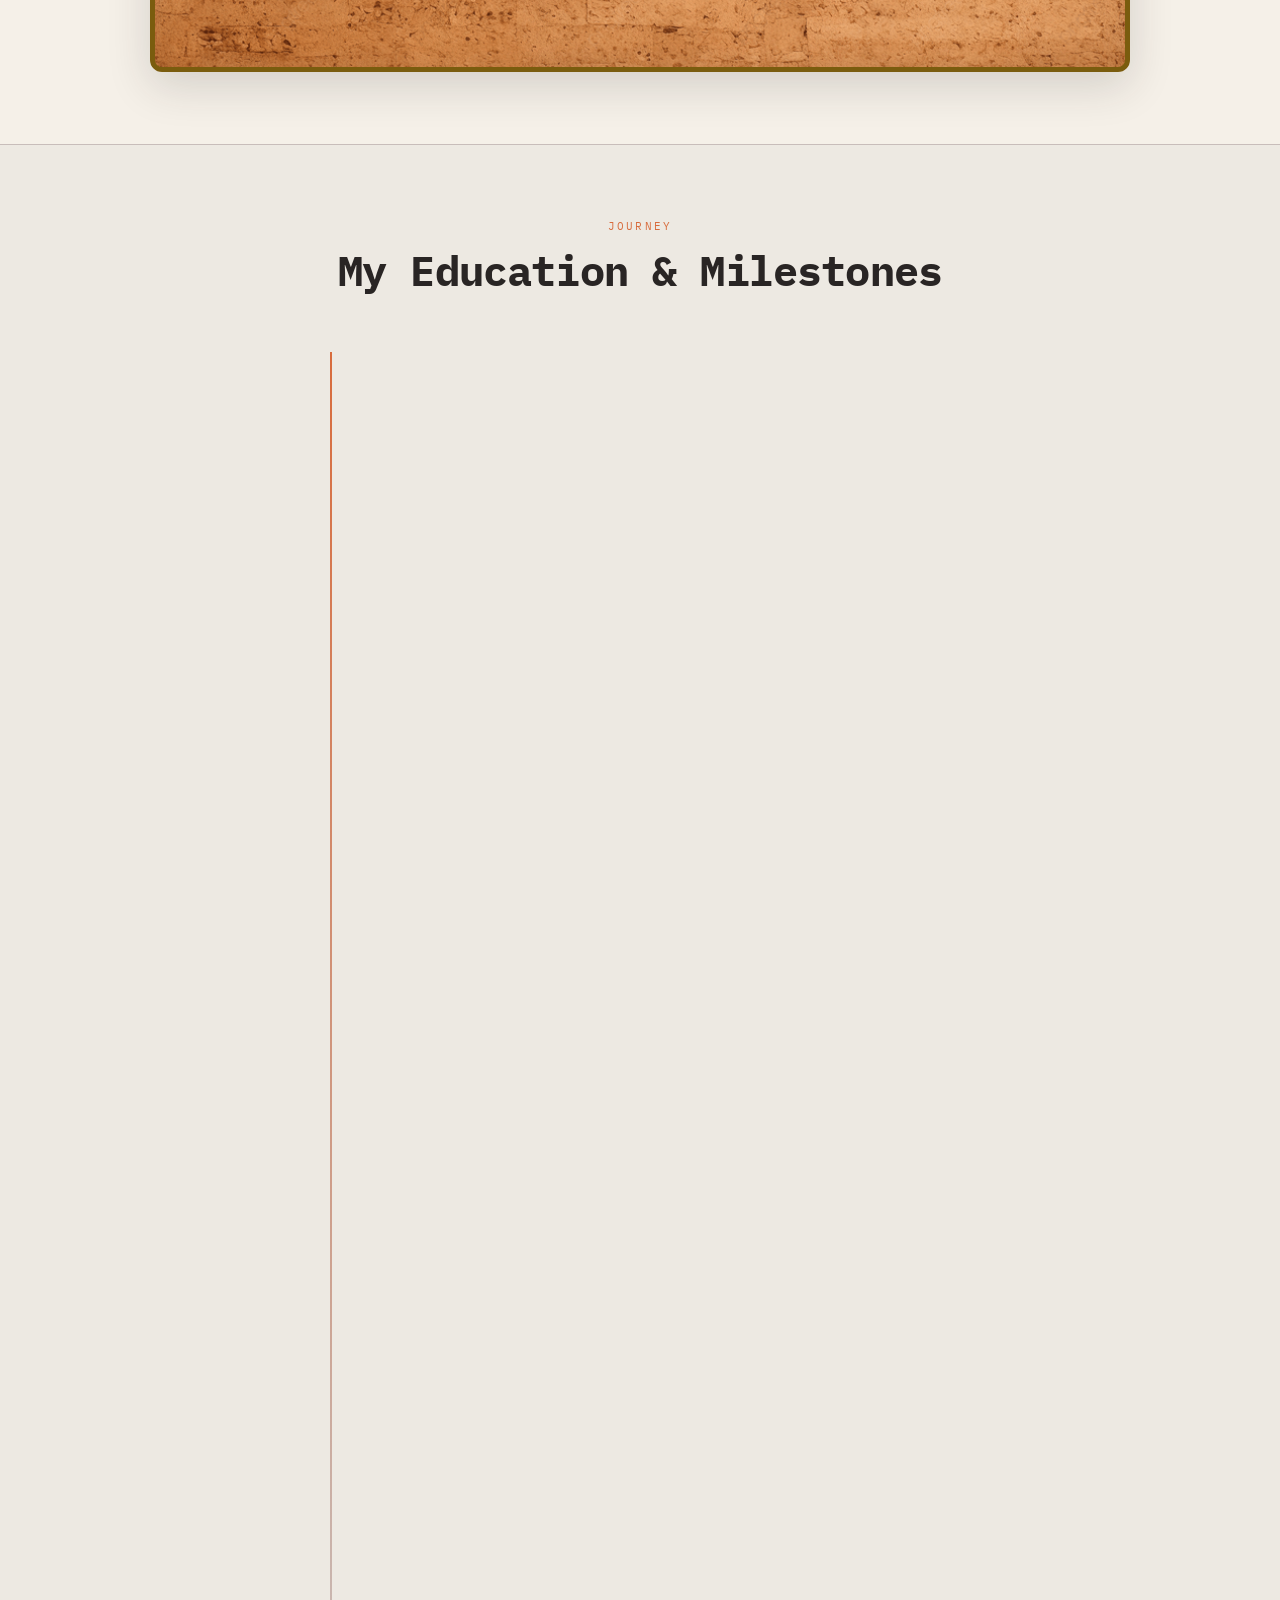
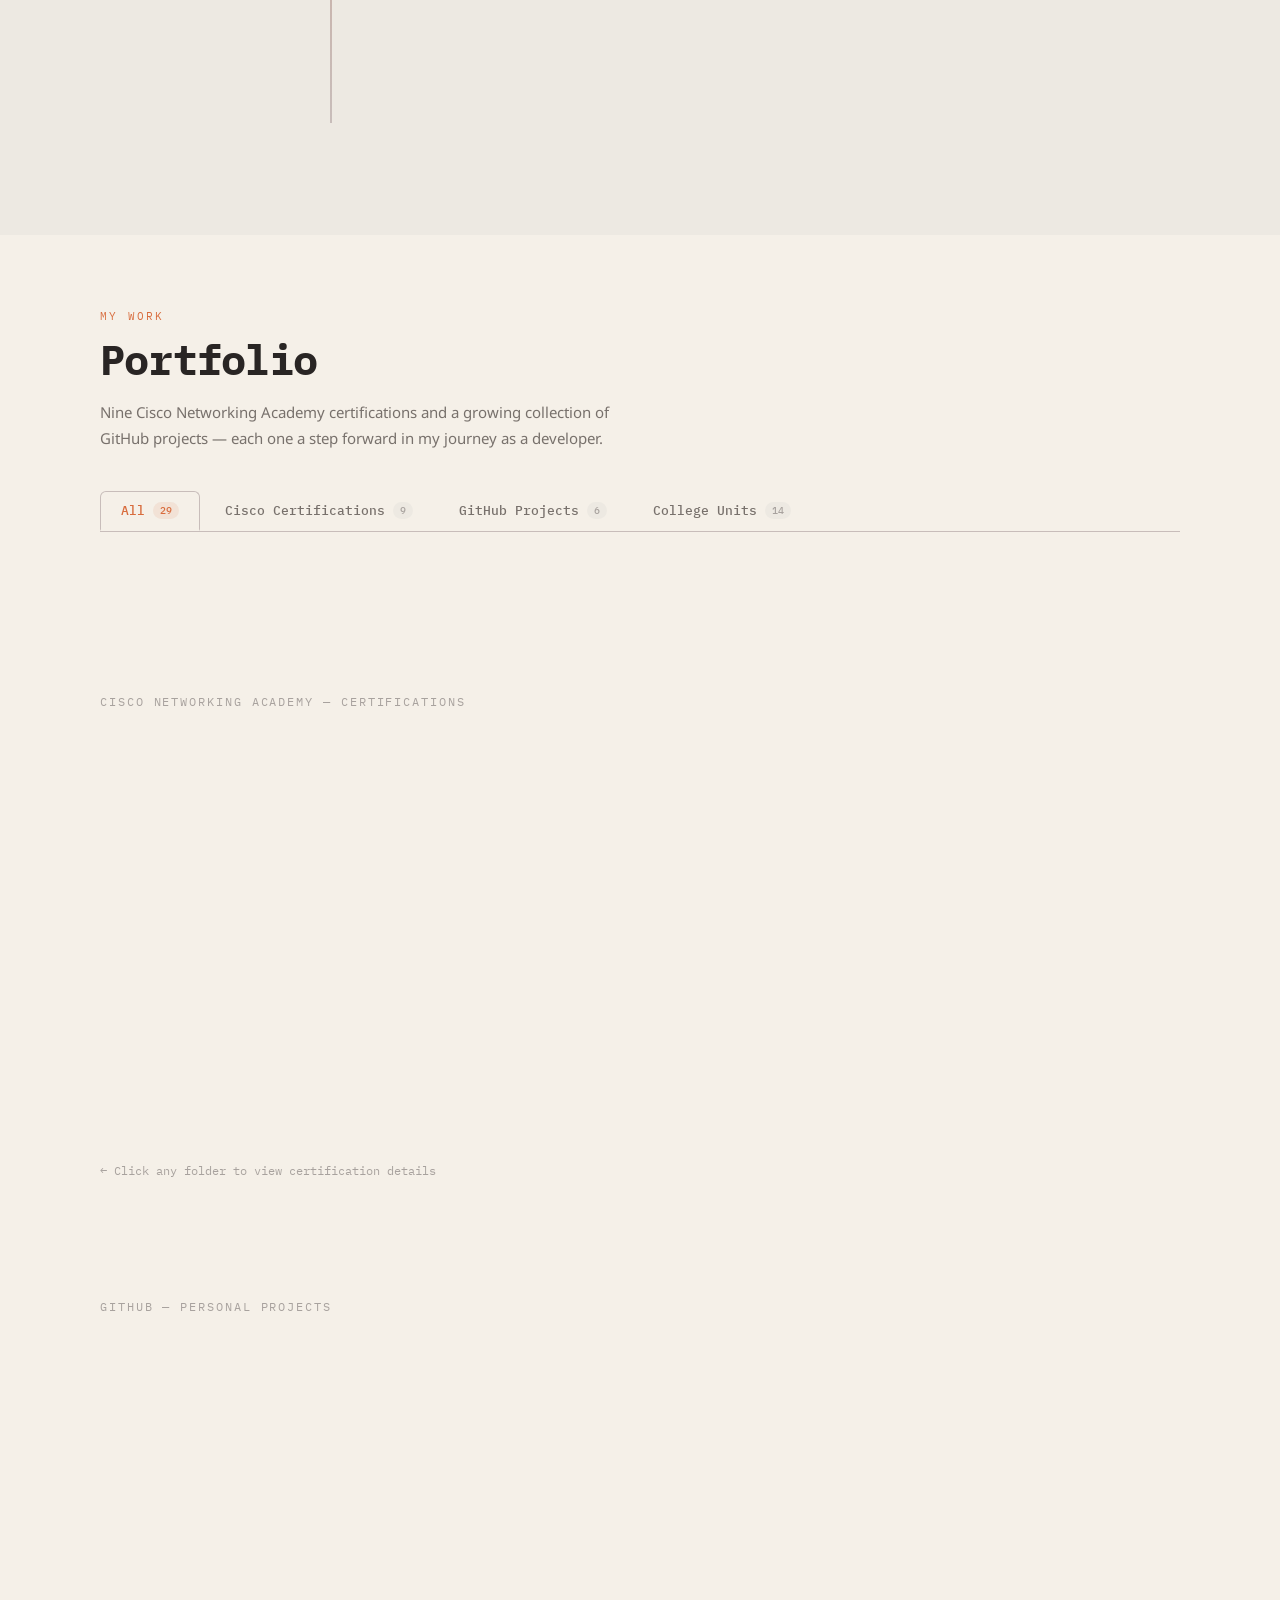
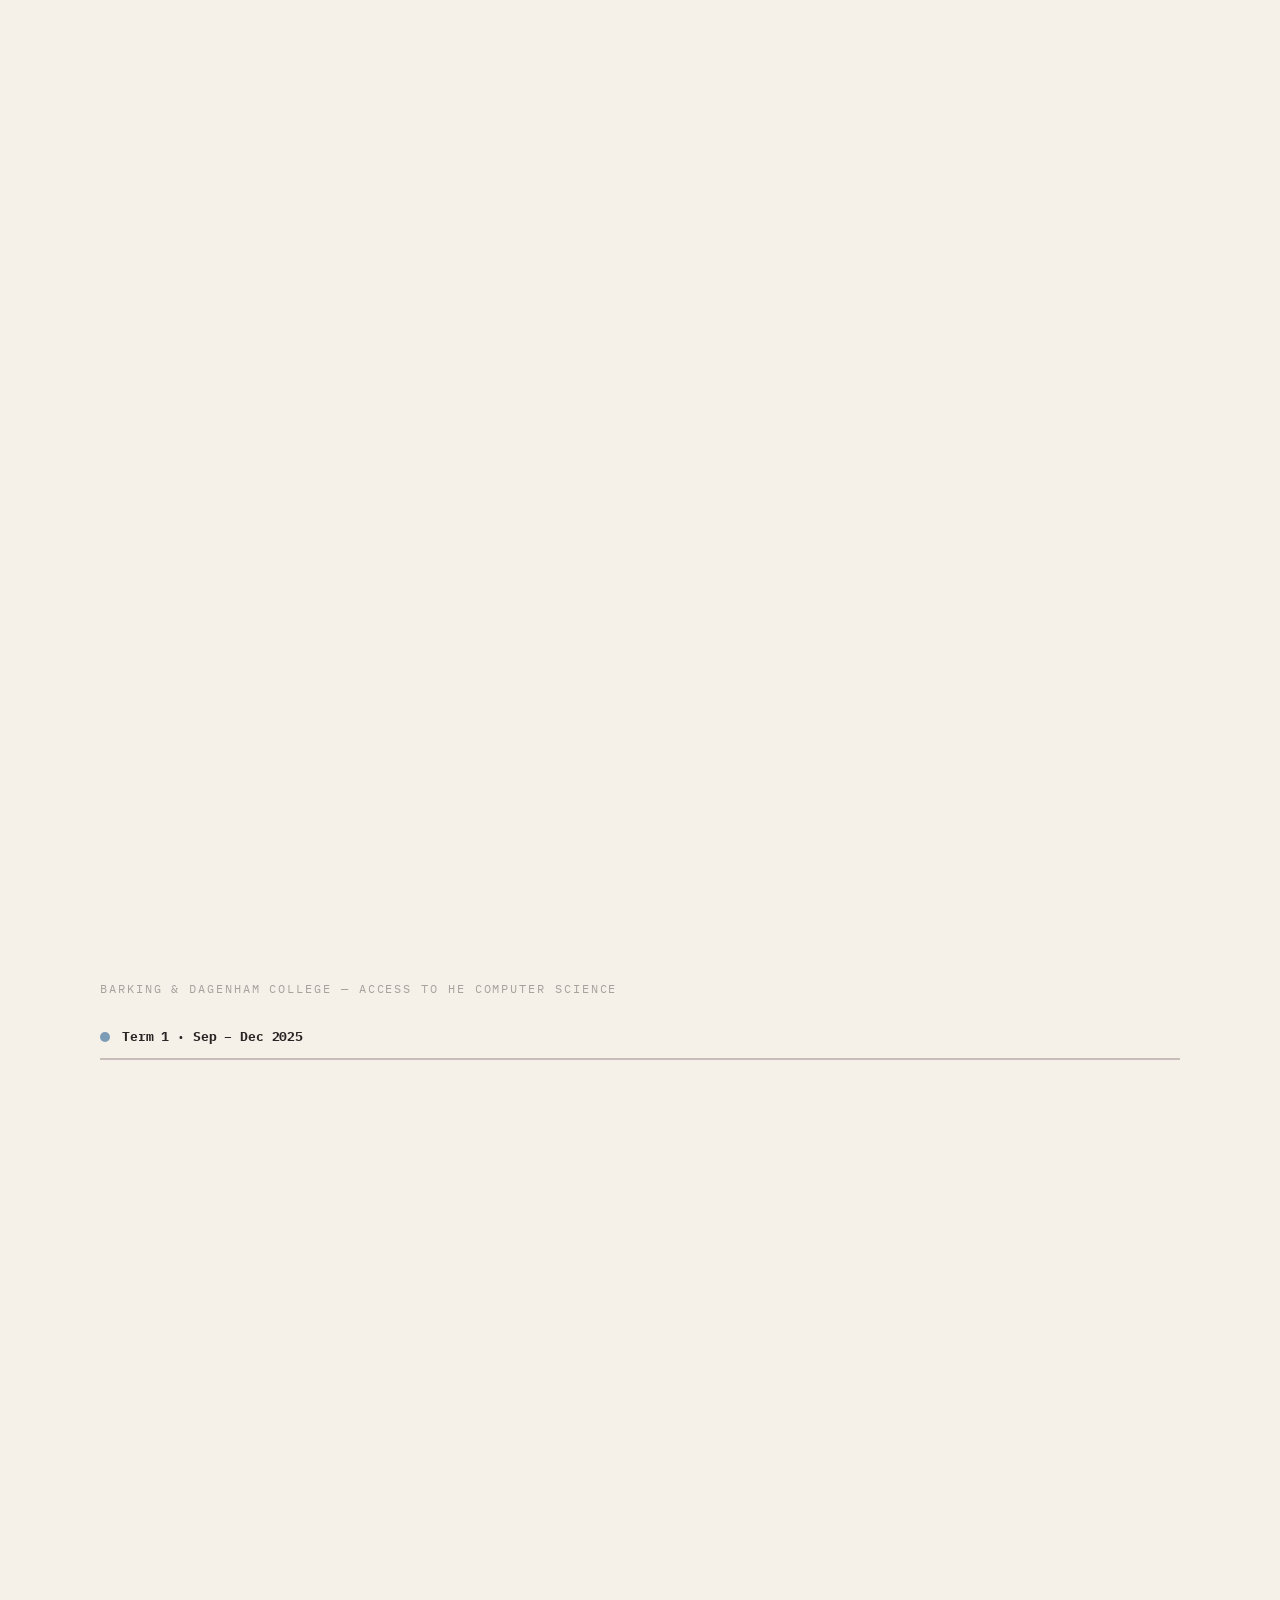
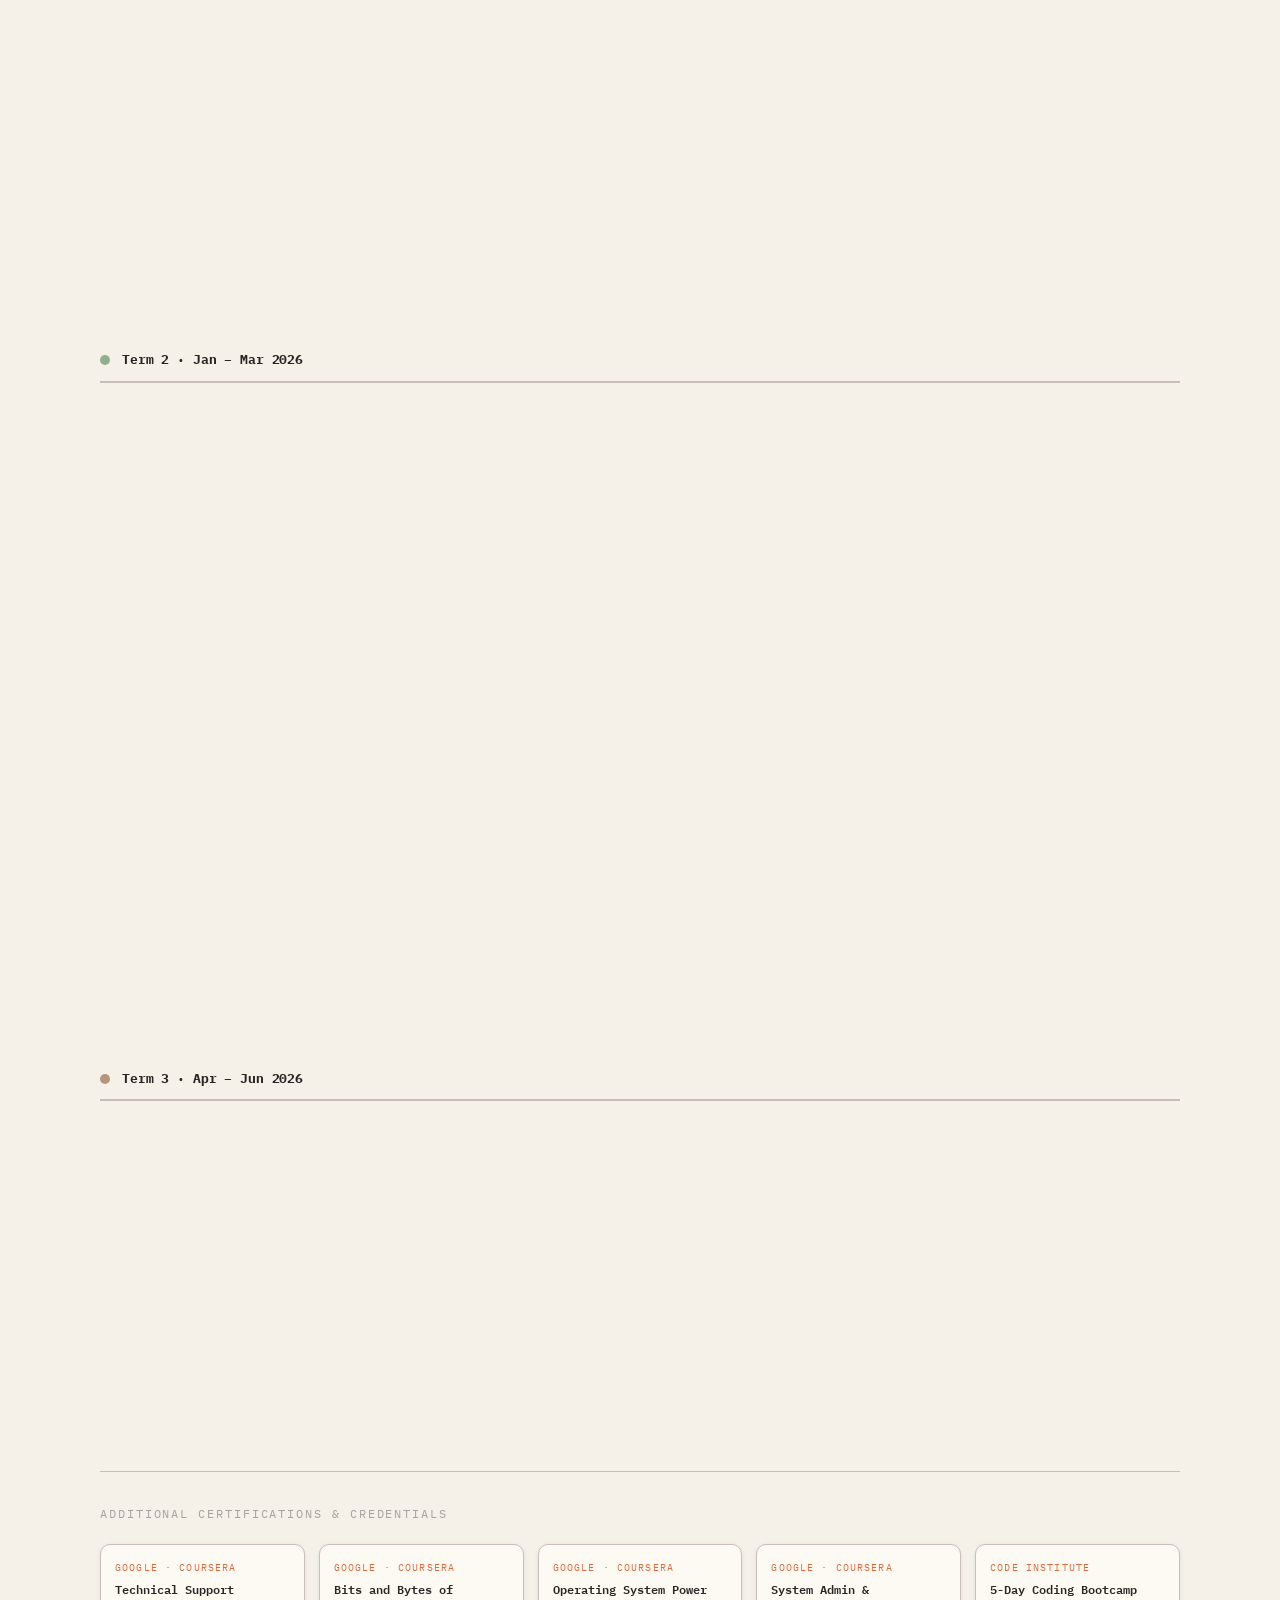
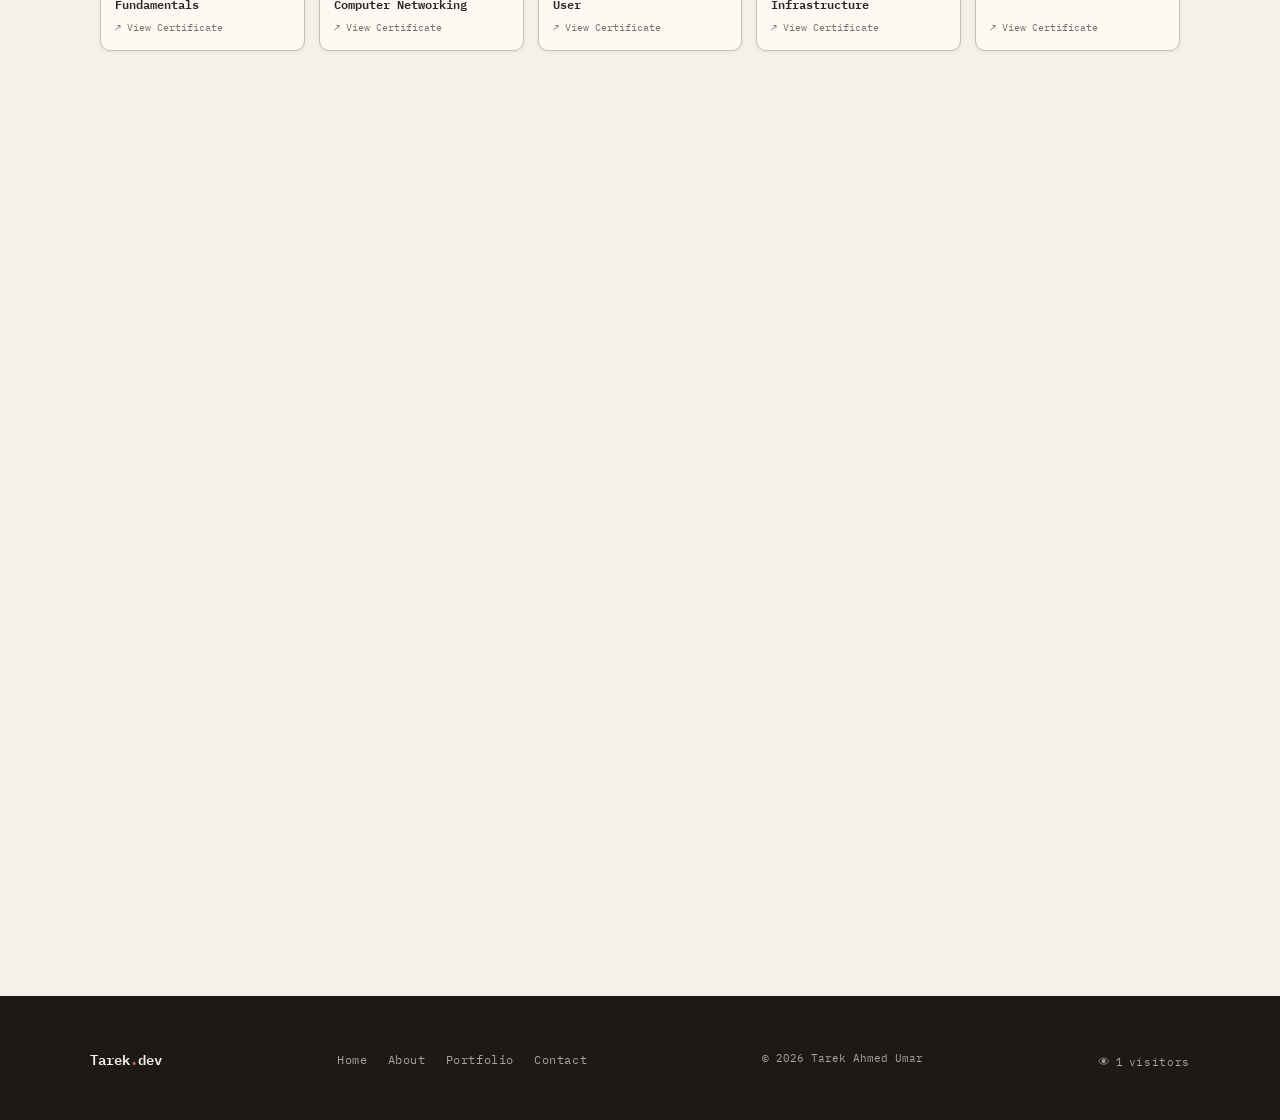
==== commit 8163fa40: "Remove full name from splash screen" ====
--- a/index.html
+++ b/index.html
@@ -31,7 +31,6 @@
     <h1 class="sp-title" aria-label="Welcome">
       <span class="sp-l" style="--i:0">W</span><span class="sp-l" style="--i:1">E</span><span class="sp-l" style="--i:2">L</span><span class="sp-l" style="--i:3">C</span><span class="sp-l" style="--i:4">O</span><span class="sp-l" style="--i:5">M</span><span class="sp-l" style="--i:6">E</span>
     </h1>
-    <p class="sp-name">Tarek Ahmed Umar</p>
     <div class="sp-rule"></div>
     <button class="sp-enter" id="sp-enter" aria-label="Enter portfolio">
       <span class="sp-enter__label">Enter</span>
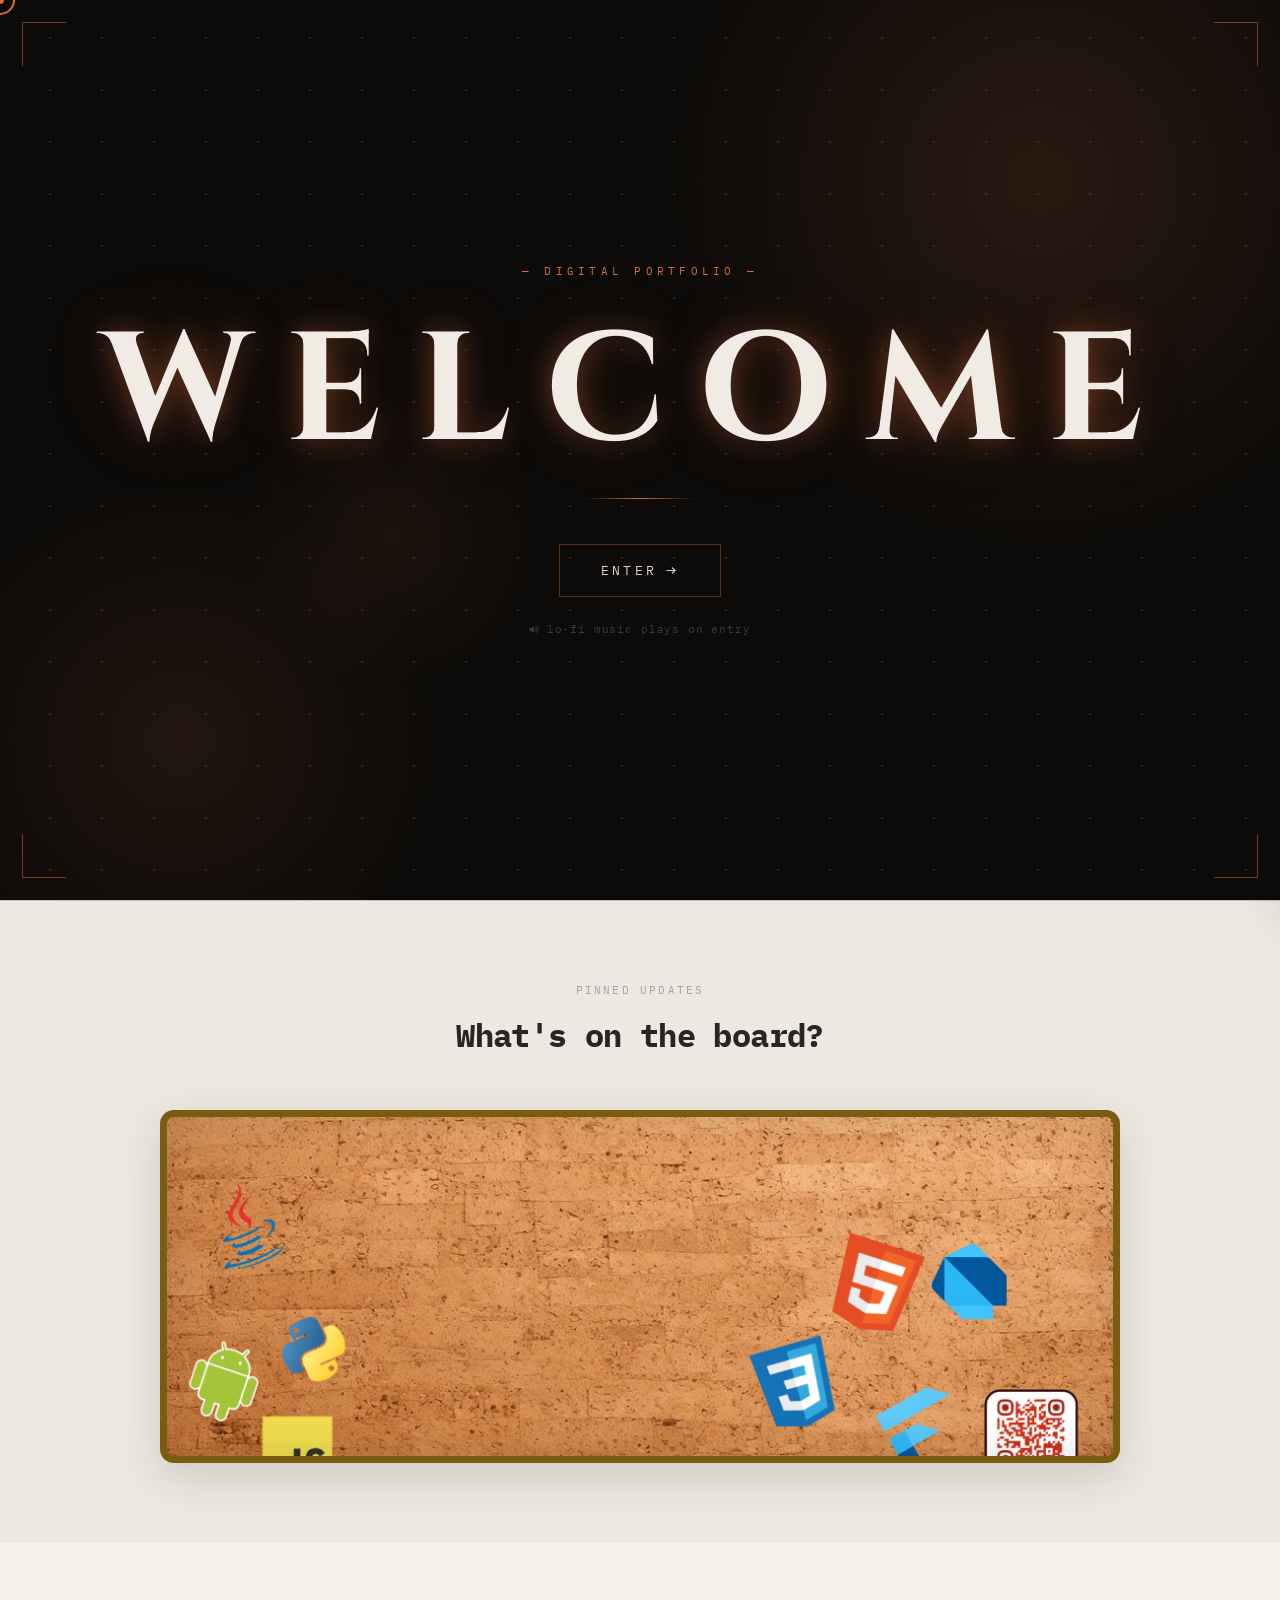
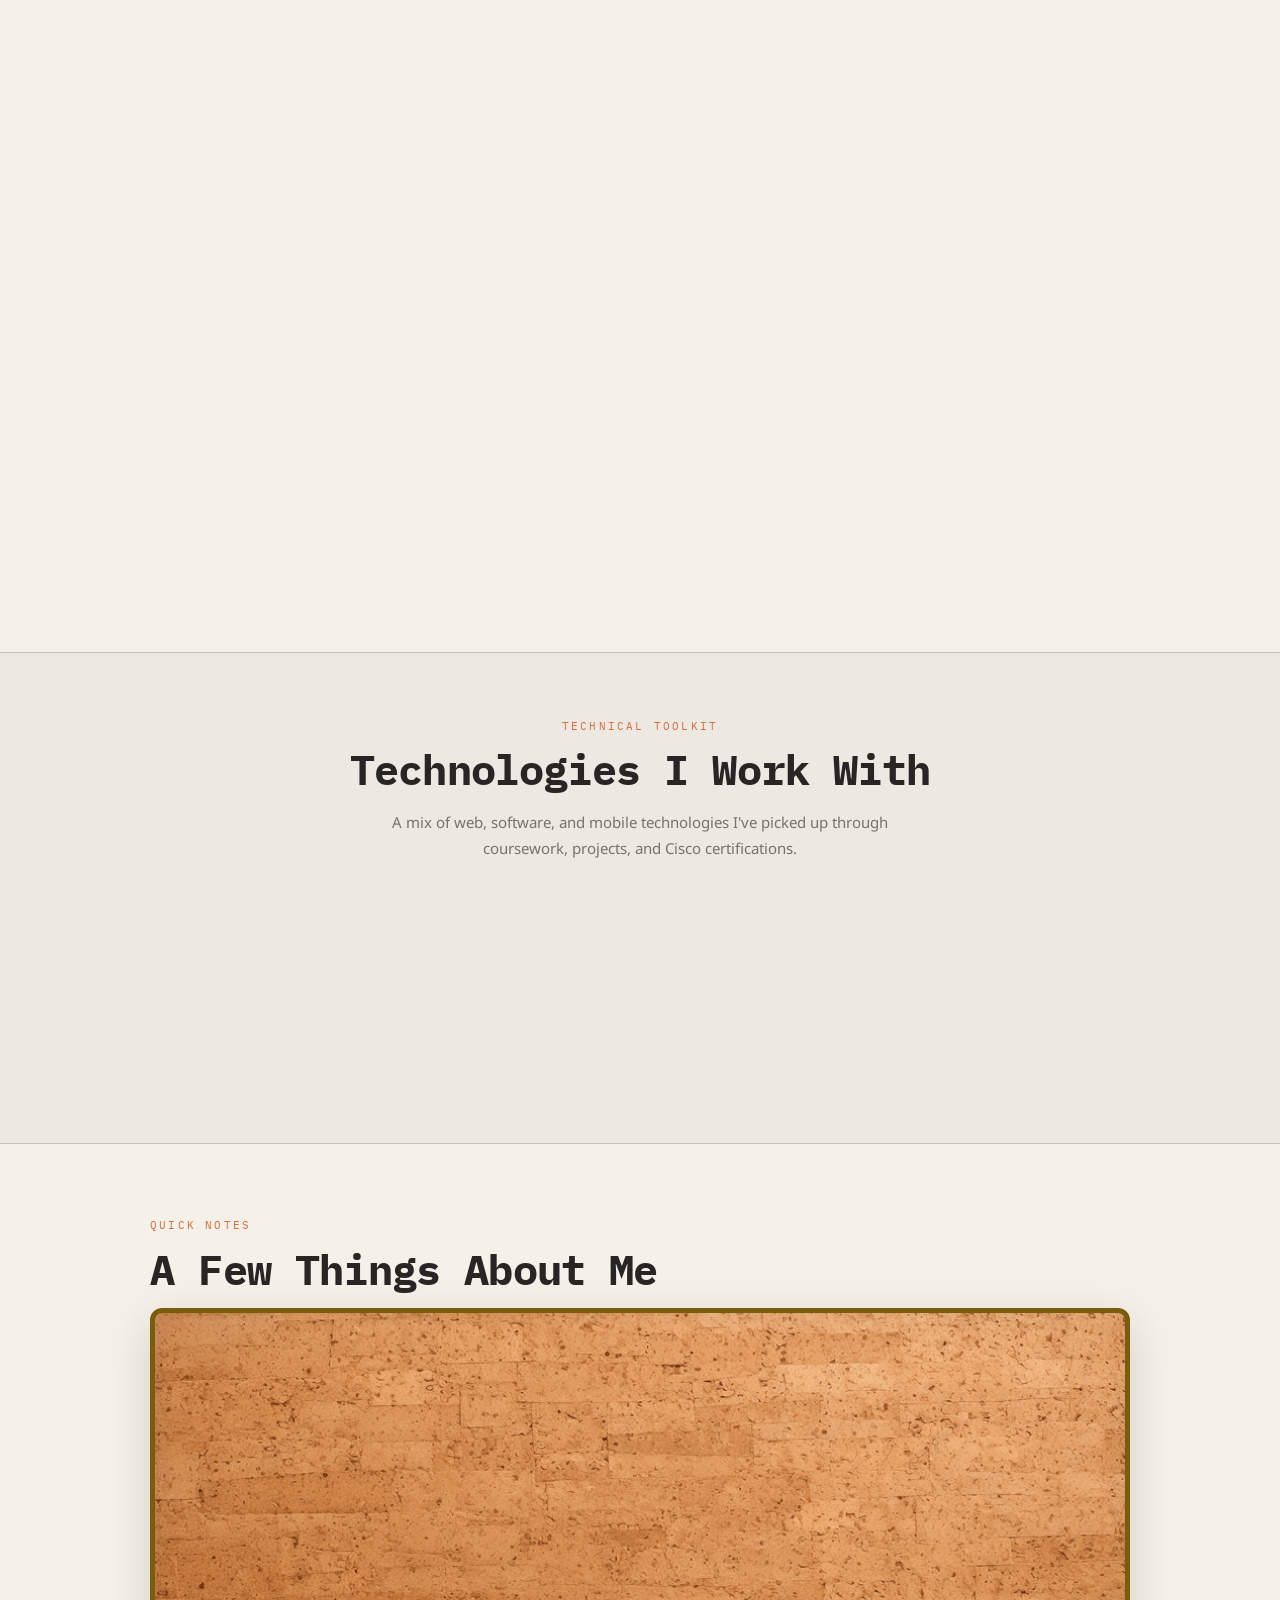
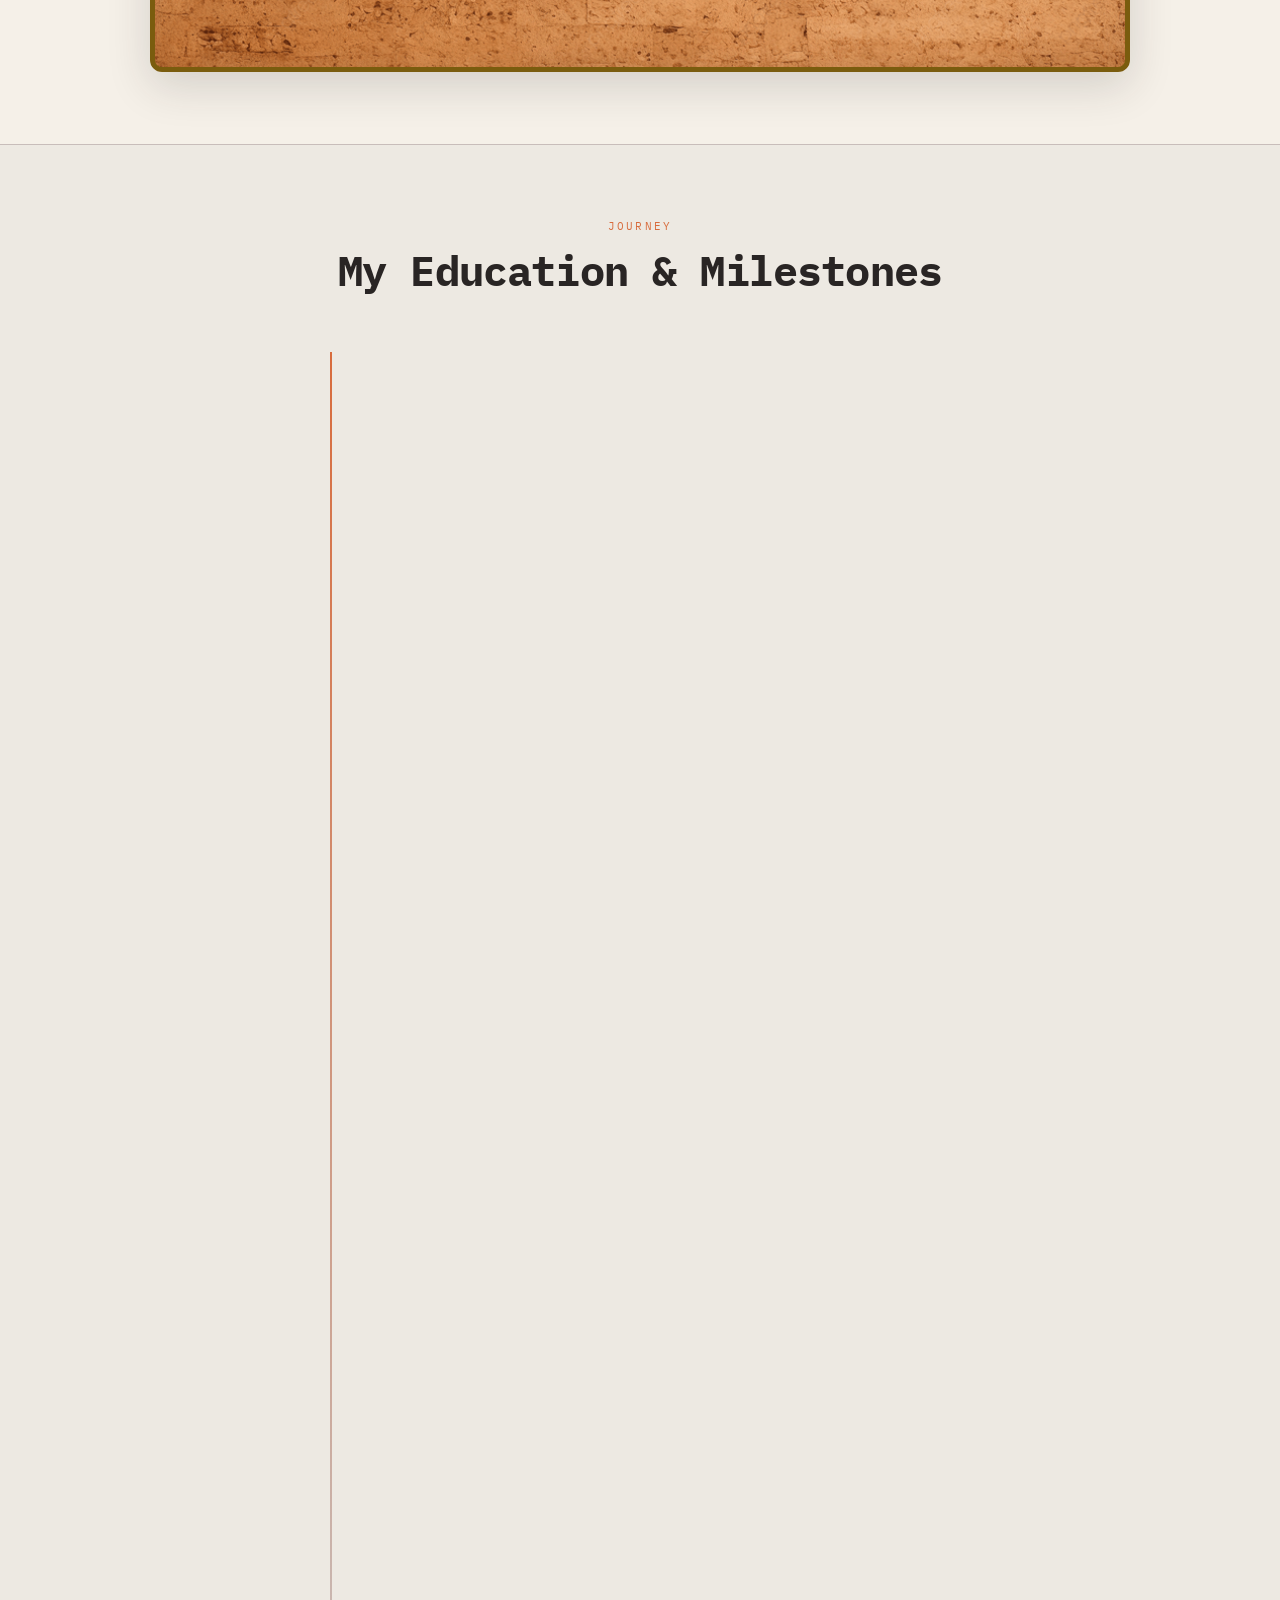
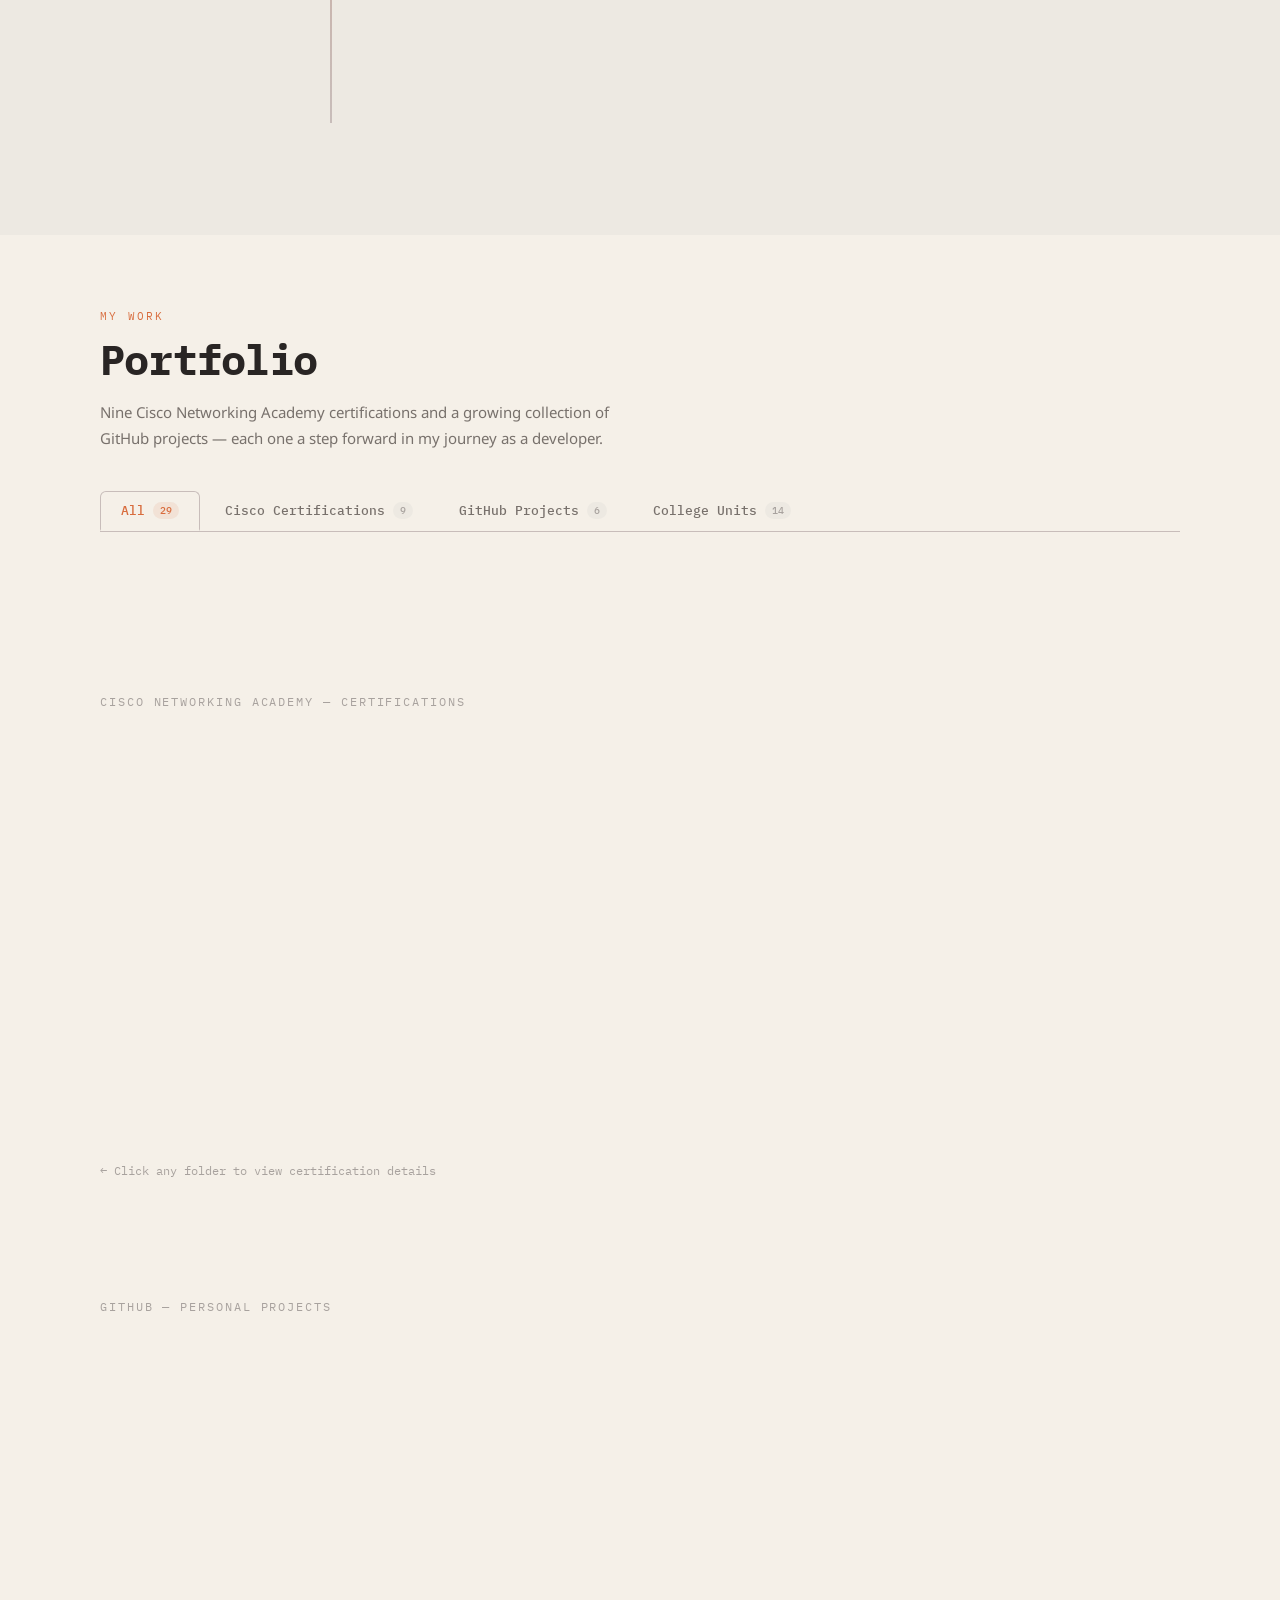
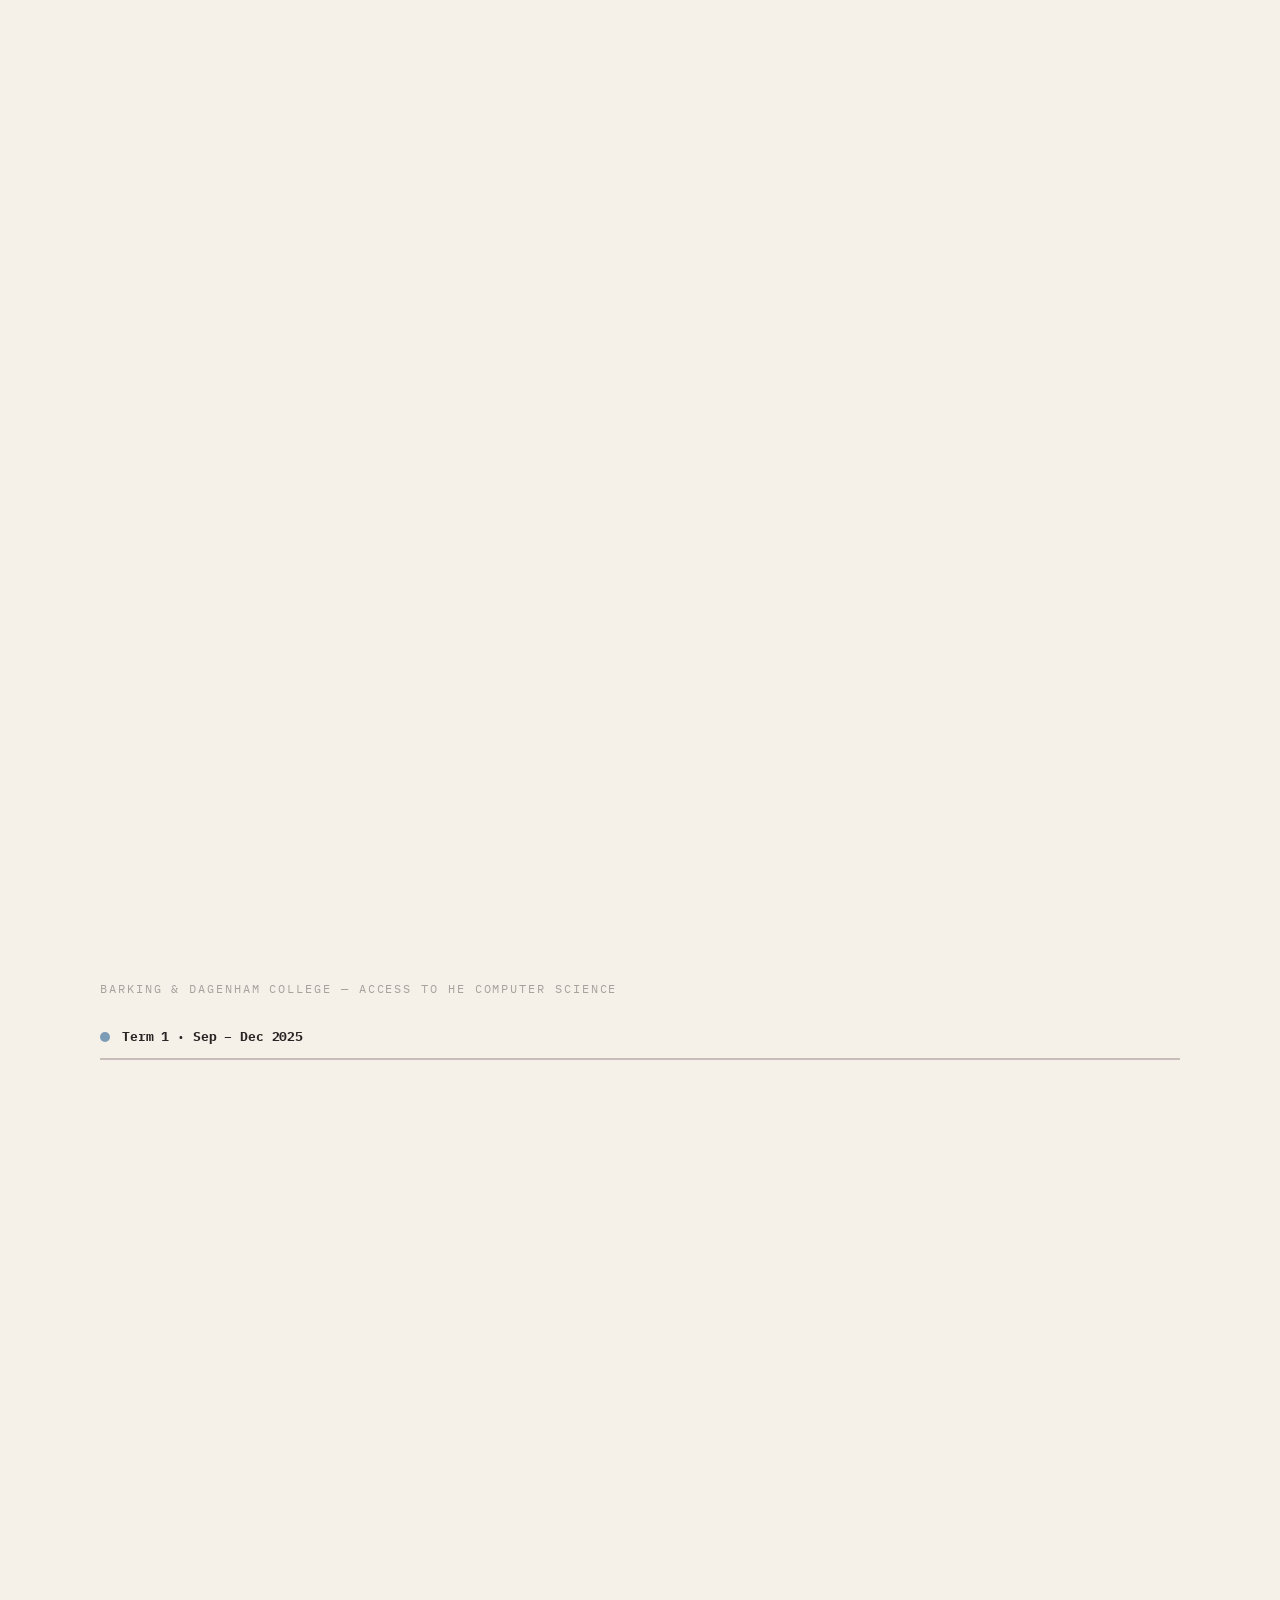
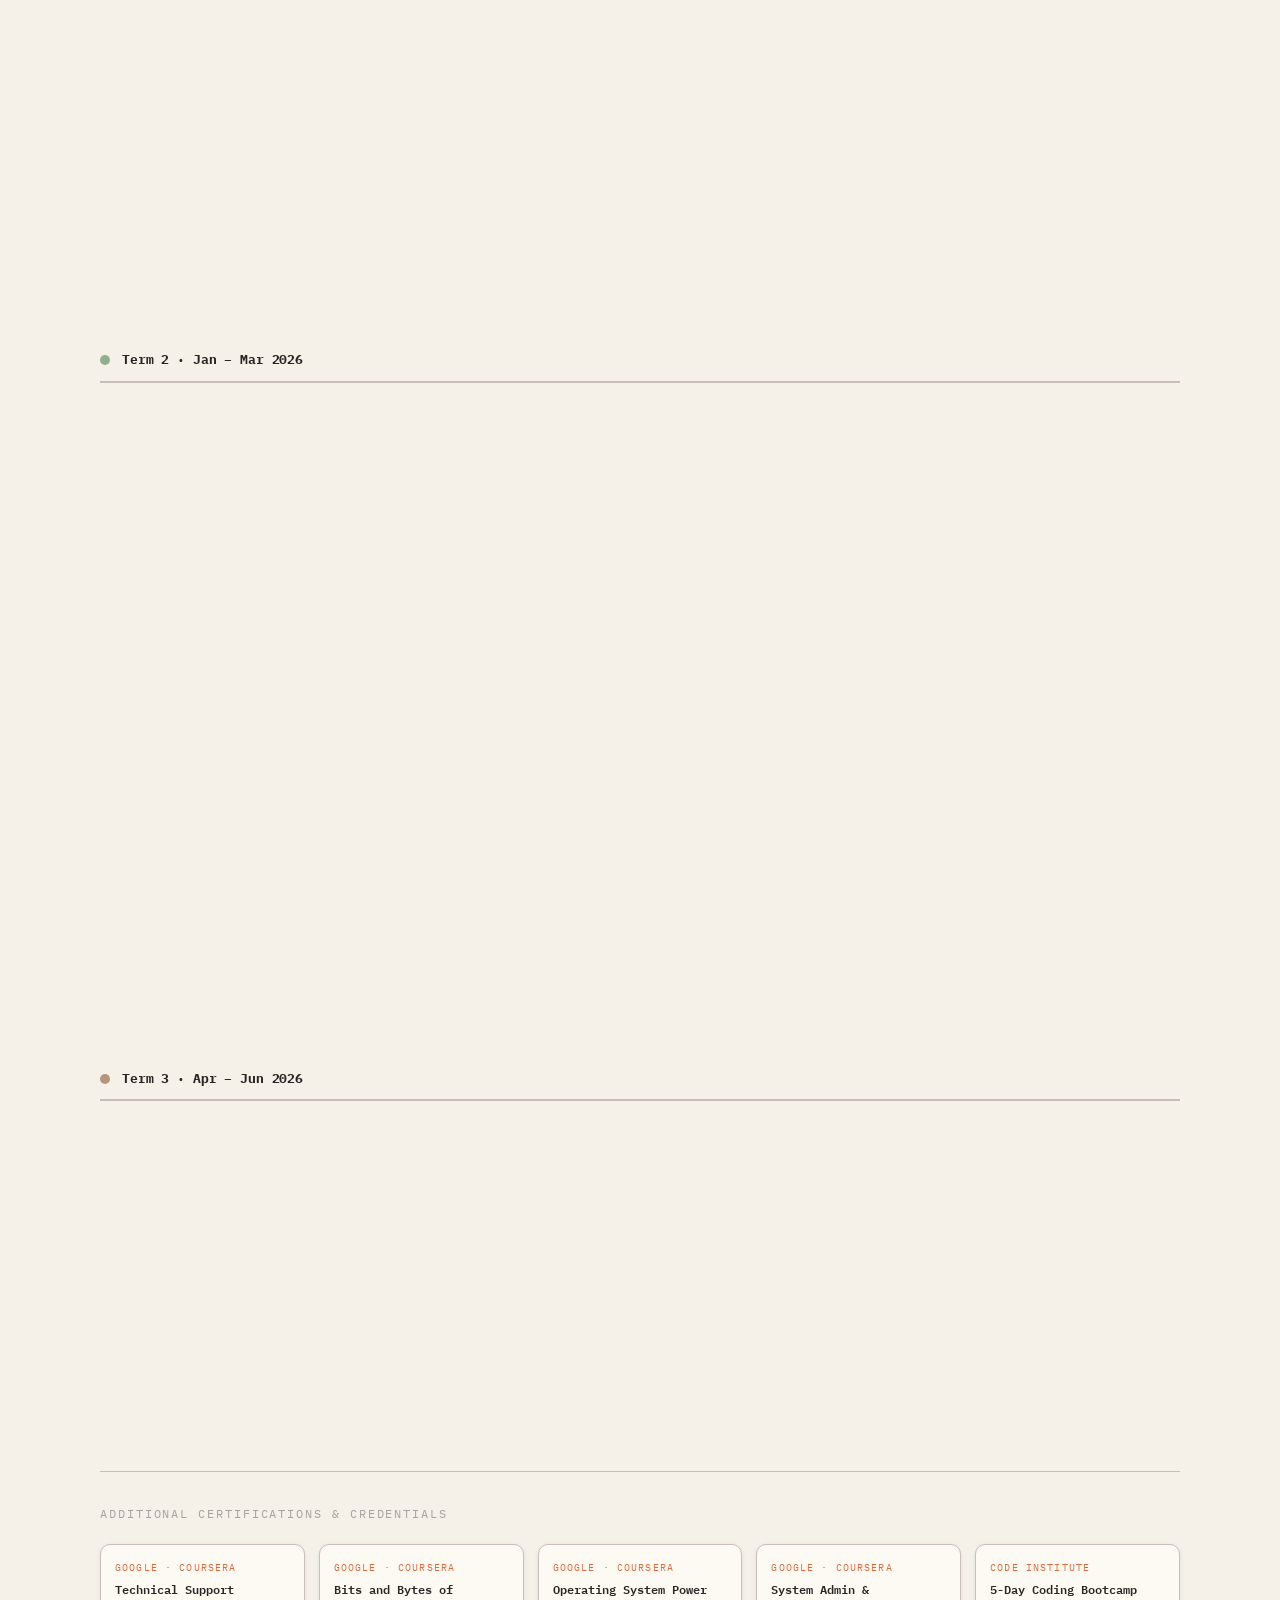
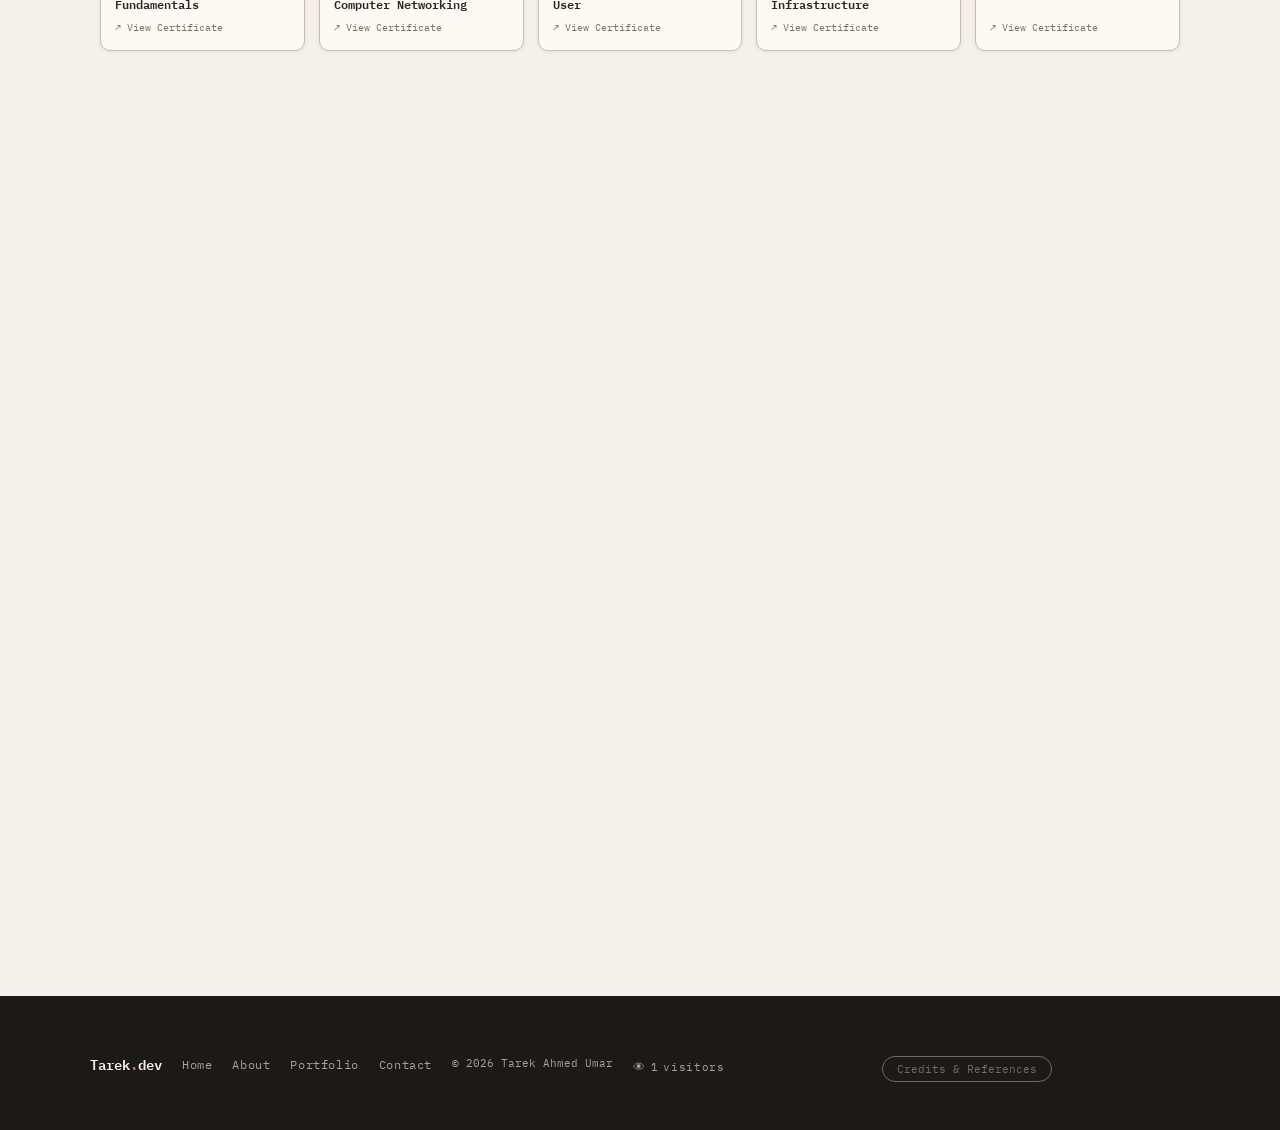
==== commit 6d60f5be: "Add Credits & References button and modal to all pages" ====
--- a/index.html
+++ b/index.html
@@ -1431,6 +1431,24 @@
     </ul>
     <p class="footer-copy">&copy; 2026 Tarek Ahmed Umar</p>
     <p class="footer-counter"><span id="view-count">—</span> visitors</p>
+    <button class="credits-btn" id="credits-btn" aria-label="View credits and references">Credits &amp; References</button>
+    <div class="credits-modal" id="credits-modal" aria-hidden="true">
+      <div class="credits-modal-inner">
+        <button class="credits-close" id="credits-close" aria-label="Close credits">✕</button>
+        <h3>Credits &amp; References</h3>
+        <ul>
+          <li><strong>AOS.js</strong> — Animate On Scroll Library. <a href="https://michalsnik.github.io/aos/" target="_blank" rel="noopener">michalsnik.github.io/aos</a></li>
+          <li><strong>Typed.js</strong> — JavaScript Typing Animation. <a href="https://mattboldt.com/demos/typed-js/" target="_blank" rel="noopener">mattboldt.com/demos/typed-js</a></li>
+          <li><strong>Google Fonts</strong> — Noto Sans &amp; IBM Plex Mono. <a href="https://fonts.google.com/" target="_blank" rel="noopener">fonts.google.com</a></li>
+          <li><strong>Cisco Networking Academy</strong> — Certification badges and PDFs. <a href="https://www.netacad.com/" target="_blank" rel="noopener">netacad.com</a></li>
+          <li><strong>Coursera / Google IT Support</strong> — Certificate PDFs. <a href="https://www.coursera.org/" target="_blank" rel="noopener">coursera.org</a></li>
+          <li><strong>Code Institute</strong> — 5-Day Coding Challenge certificate. <a href="https://codeinstitute.net/" target="_blank" rel="noopener">codeinstitute.net</a></li>
+          <li><strong>GitHub Pages</strong> — Site hosting. <a href="https://pages.github.com/" target="_blank" rel="noopener">pages.github.com</a></li>
+          <li><strong>Nielsen Norman Group</strong> — Usability heuristics reference. <a href="https://www.nngroup.com/articles/ten-usability-heuristics/" target="_blank" rel="noopener">nngroup.com</a></li>
+          <li><strong>W3C WCAG 2.1</strong> — Accessibility guidelines. <a href="https://www.w3.org/TR/WCAG21/" target="_blank" rel="noopener">w3.org/TR/WCAG21</a></li>
+        </ul>
+      </div>
+    </div>
   </div>
 </footer>
 
--- a/css/style.css
+++ b/css/style.css
@@ -3005,6 +3005,81 @@
   to   { opacity: 1; }
 }
 
+/* ==================== CREDITS MODAL ==================== */
+.credits-btn {
+  display: block;
+  margin: 12px auto 0;
+  background: transparent;
+  border: 1px solid var(--subtle);
+  color: var(--subtle);
+  font-family: var(--f-mono);
+  font-size: 11px;
+  padding: 5px 14px;
+  border-radius: 999px;
+  cursor: none;
+  opacity: 0.6;
+  transition: opacity 0.2s;
+}
+.credits-btn:hover { opacity: 1; }
+
+.credits-modal {
+  display: none;
+  position: fixed;
+  inset: 0;
+  background: rgba(0,0,0,0.5);
+  z-index: 9999;
+  align-items: center;
+  justify-content: center;
+}
+.credits-modal.open {
+  display: flex;
+}
+.credits-modal-inner {
+  background: var(--bg-card);
+  border: 1px solid var(--border);
+  border-radius: 16px;
+  padding: 32px;
+  max-width: 520px;
+  width: 90%;
+  position: relative;
+  max-height: 80vh;
+  overflow-y: auto;
+}
+.credits-modal-inner h3 {
+  font-family: var(--f-mono);
+  font-size: 14px;
+  margin-bottom: 16px;
+  color: var(--text);
+}
+.credits-modal-inner ul {
+  list-style: none;
+  padding: 0;
+  margin: 0;
+  display: flex;
+  flex-direction: column;
+  gap: 10px;
+}
+.credits-modal-inner li {
+  font-size: 13px;
+  color: var(--text);
+  line-height: 1.5;
+}
+.credits-modal-inner a {
+  color: var(--accent);
+  text-decoration: underline;
+  text-underline-offset: 2px;
+}
+.credits-close {
+  position: absolute;
+  top: 14px;
+  right: 16px;
+  background: none;
+  border: none;
+  font-size: 16px;
+  cursor: none;
+  color: var(--subtle);
+}
+
 /* ── Responsive: small screens ── */
 @media (max-width: 480px) {
   .sp-title { letter-spacing: 0.12em; }
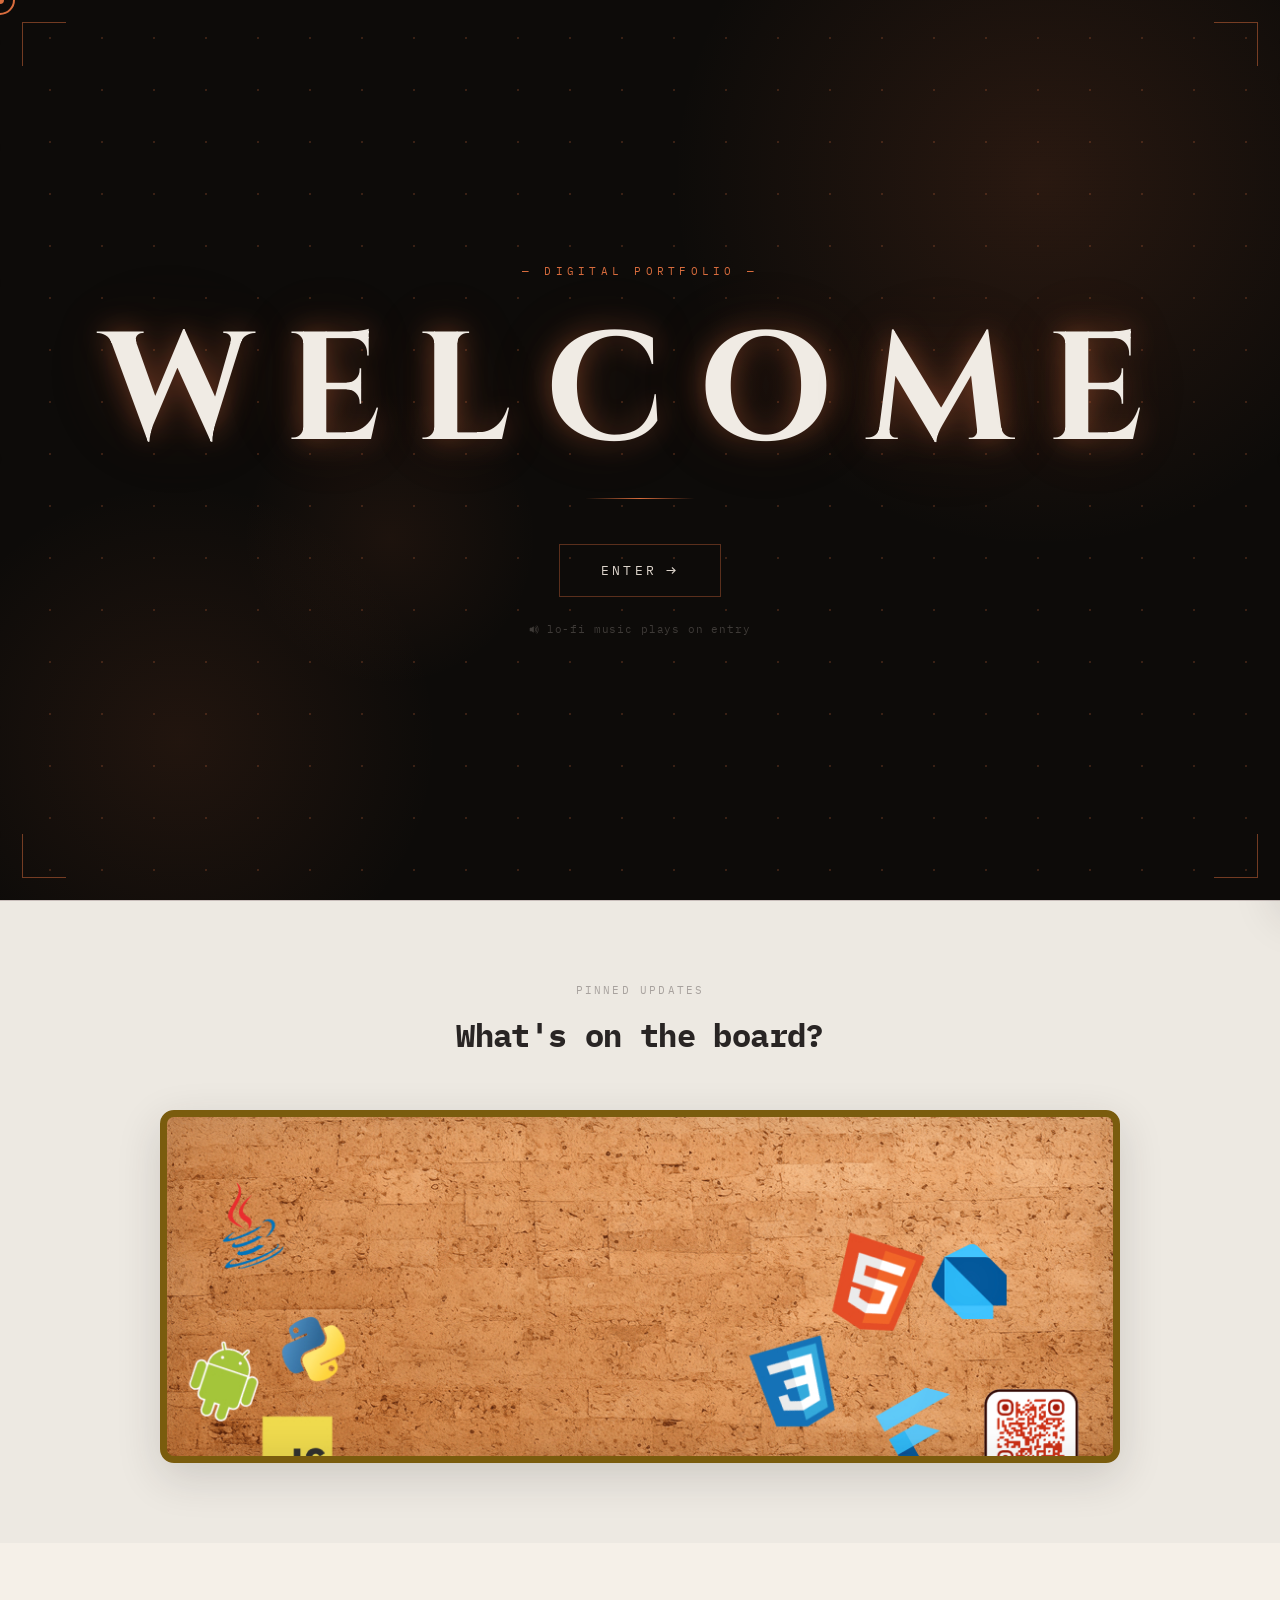
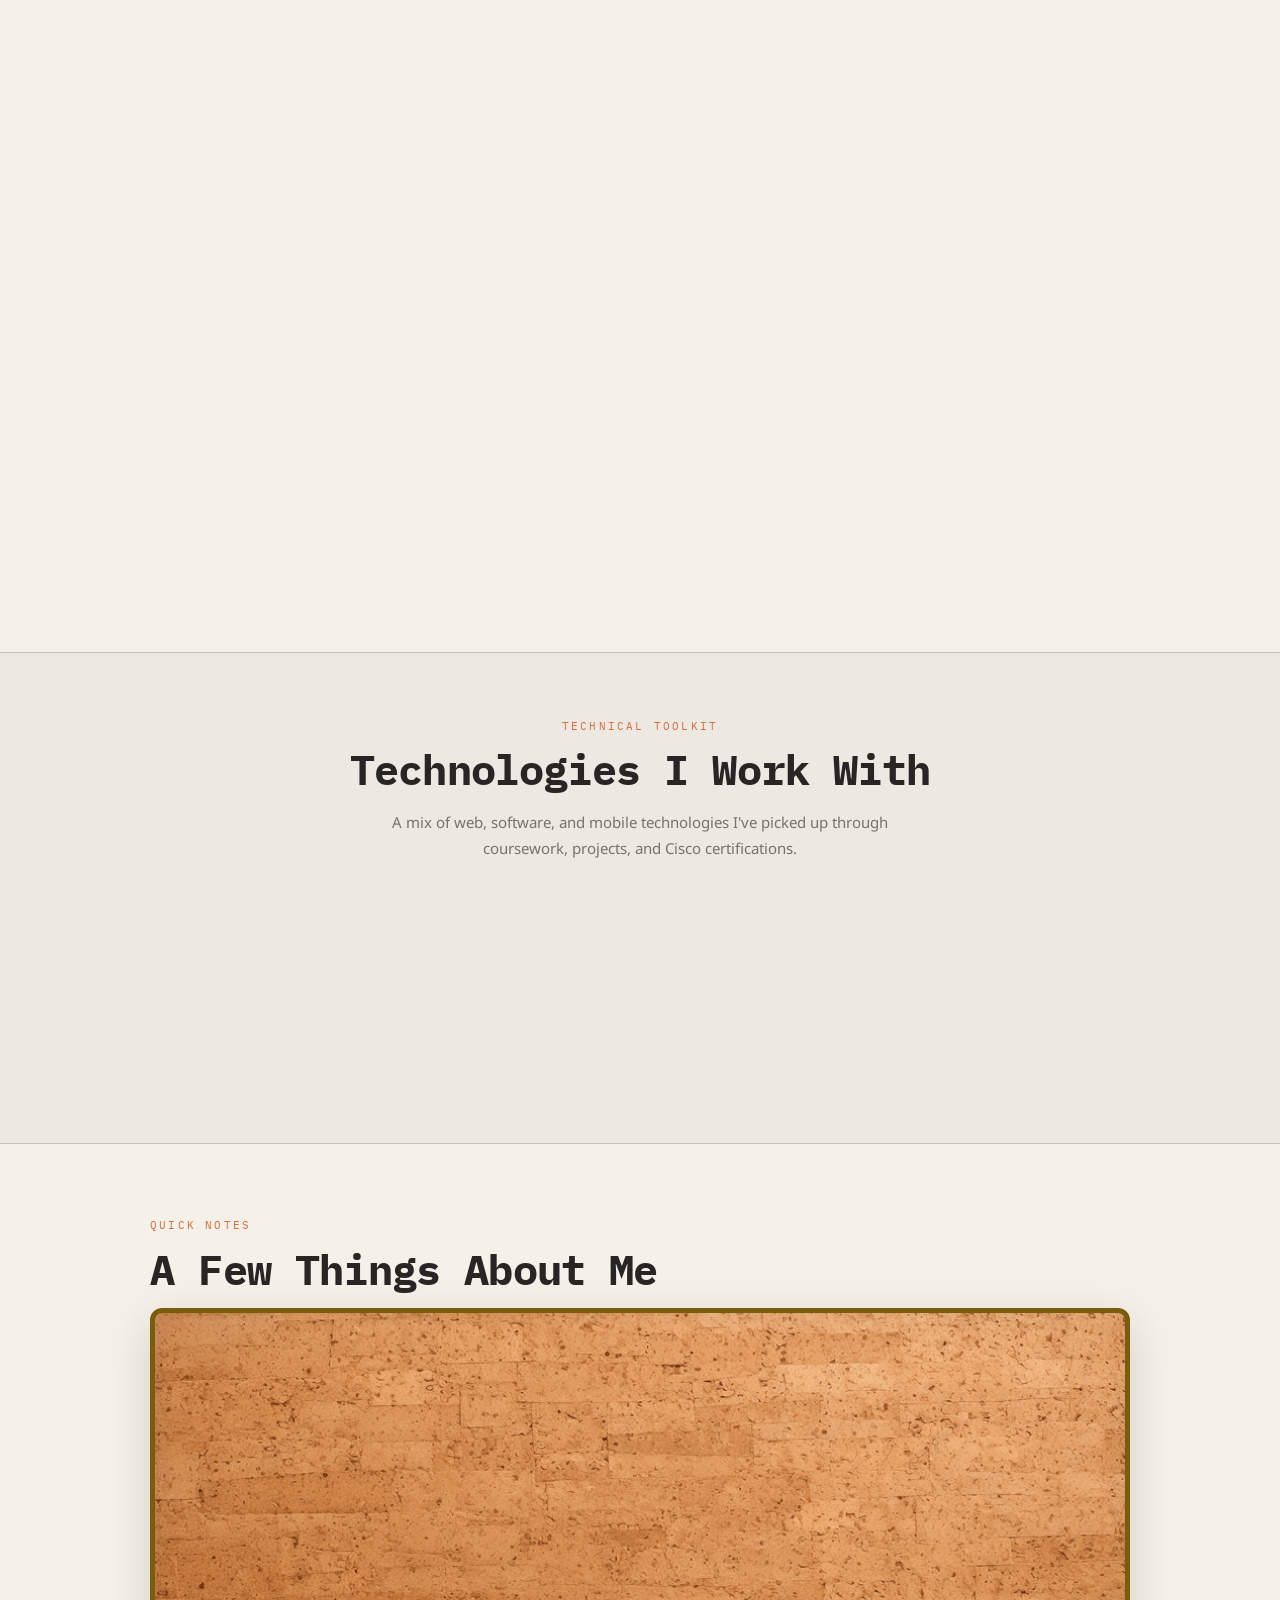
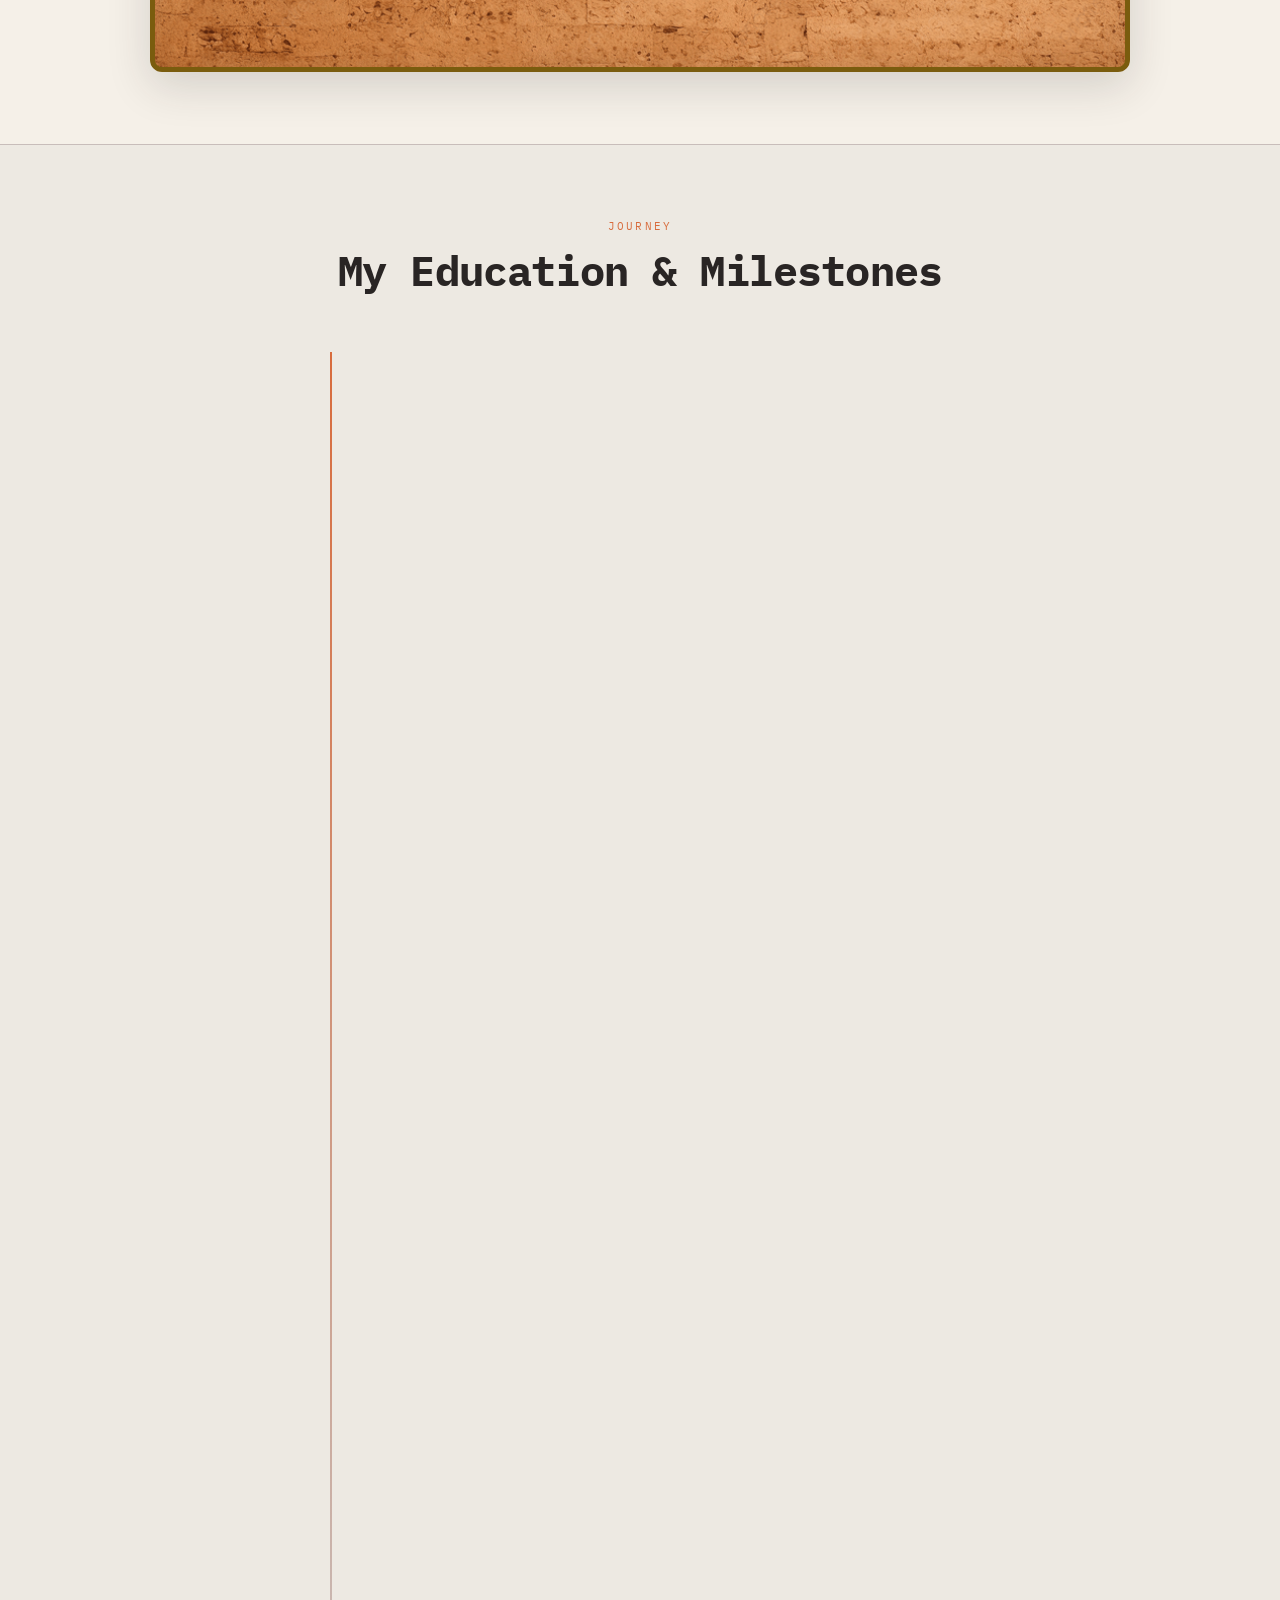
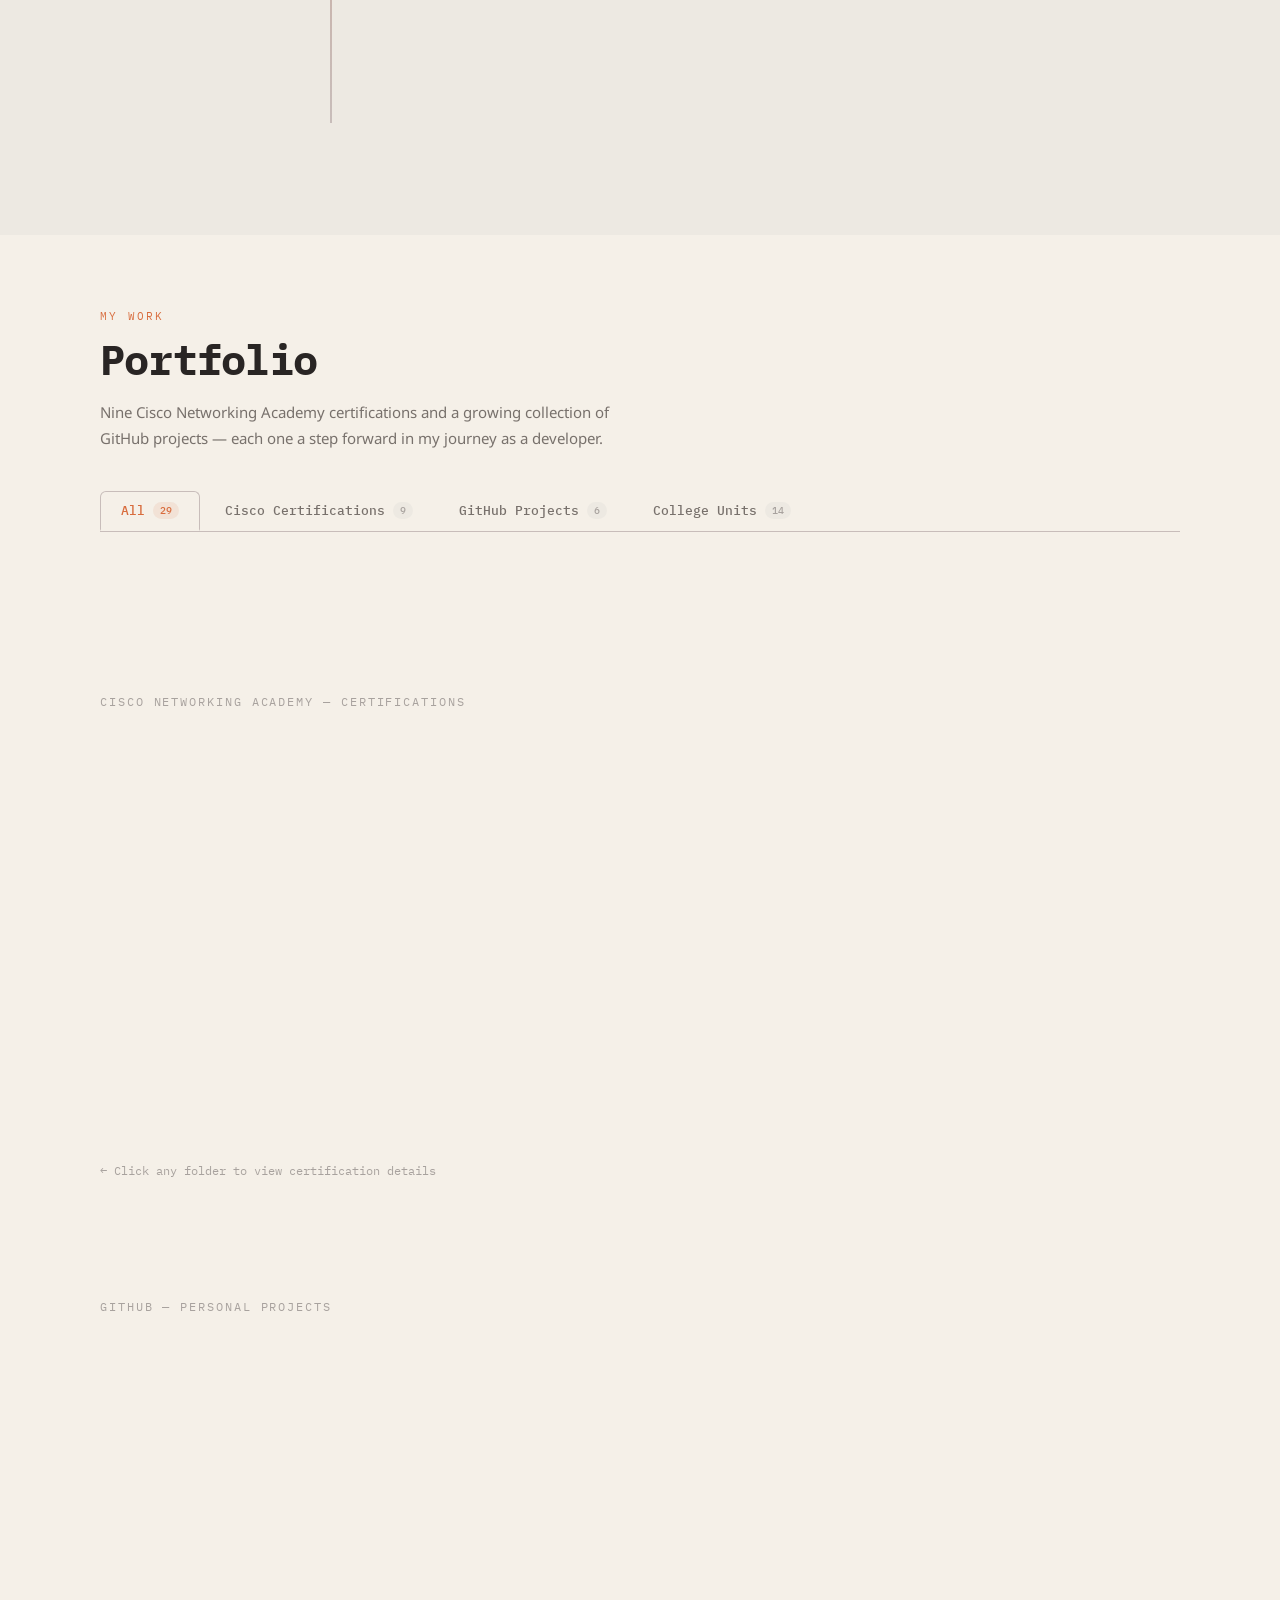
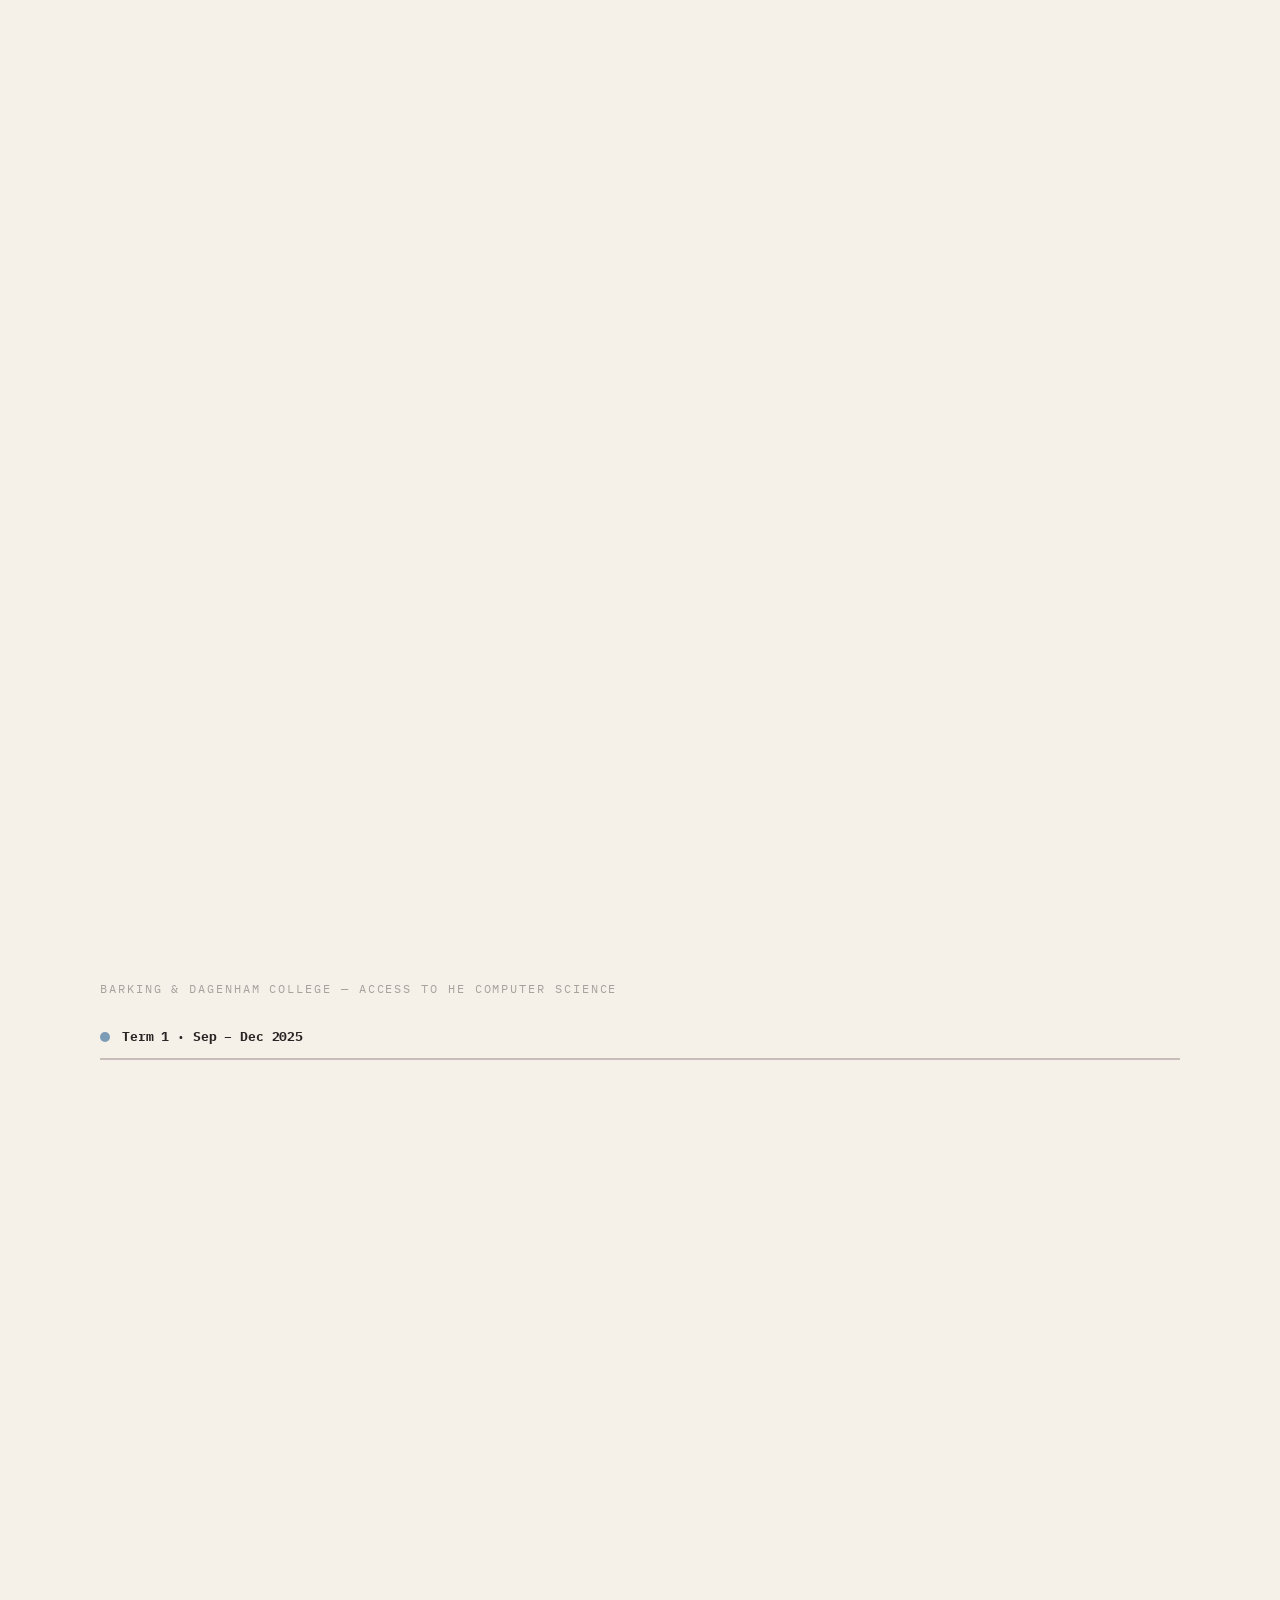
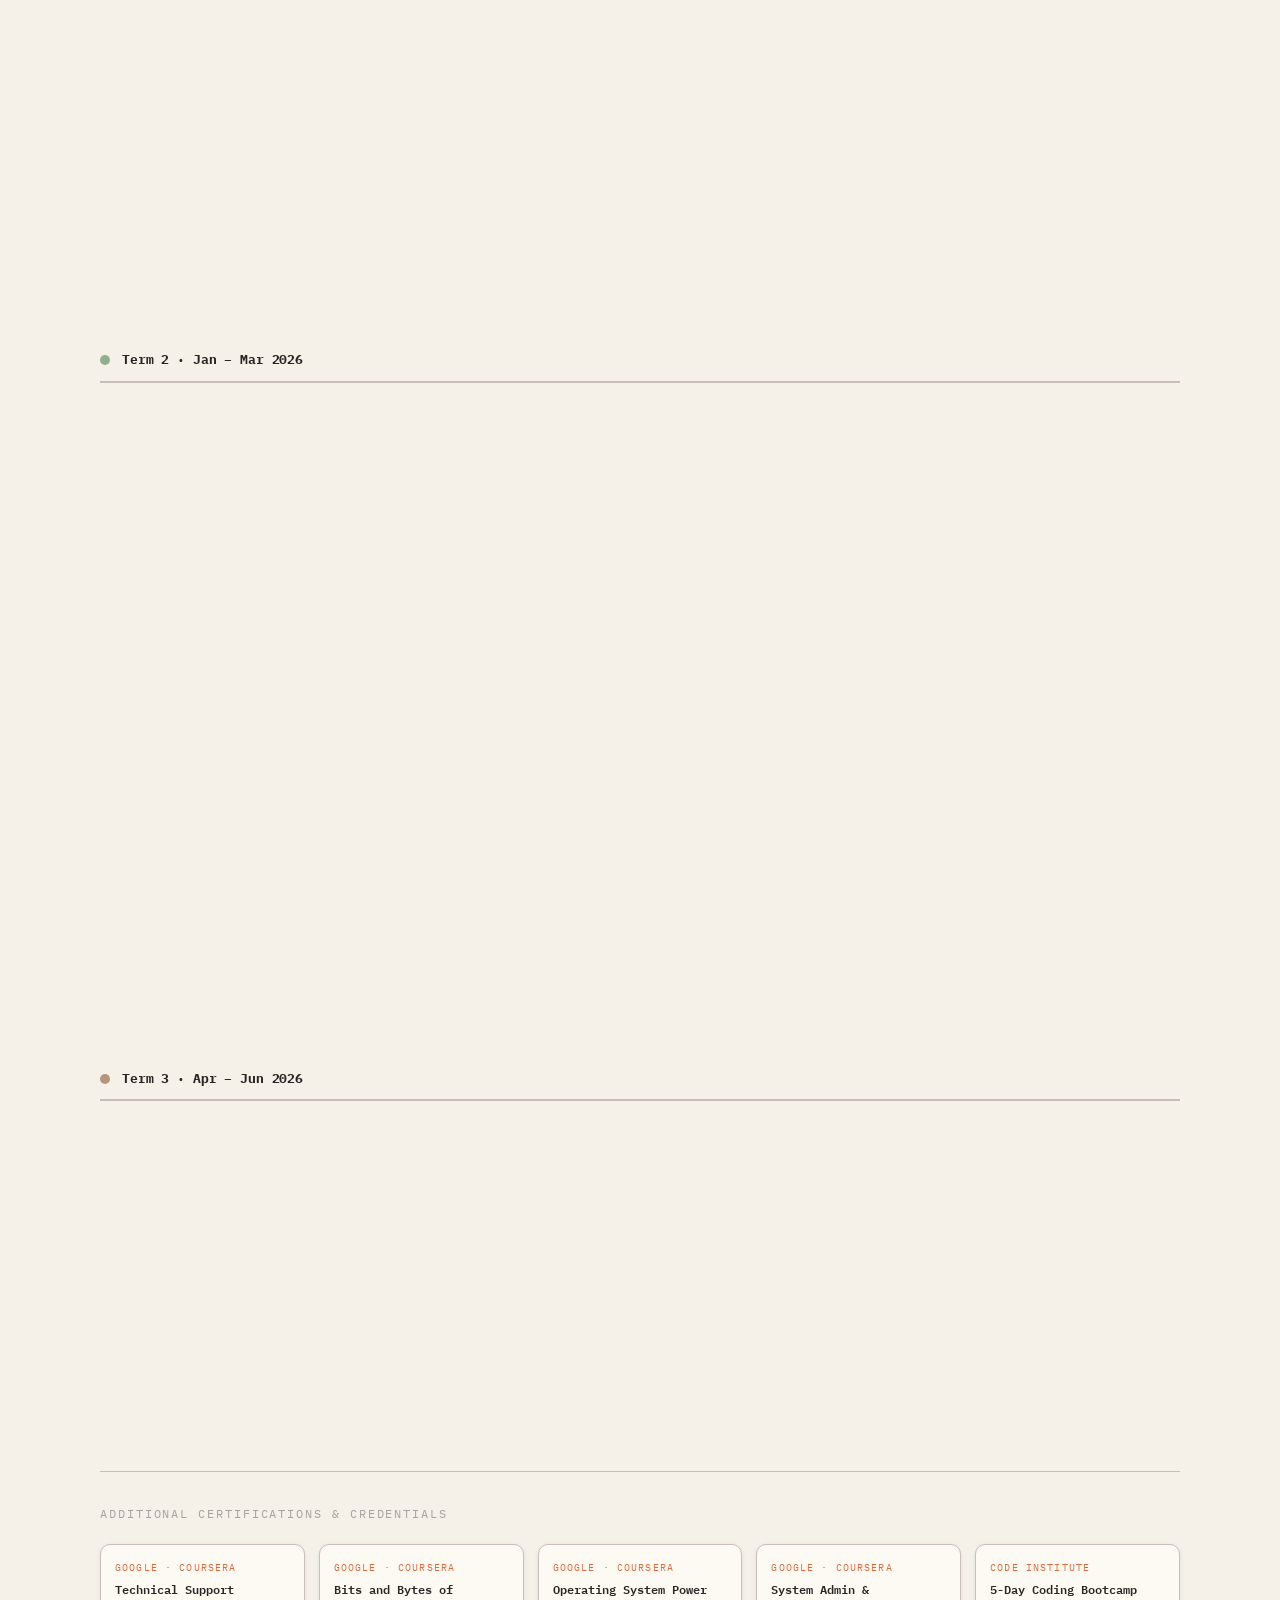
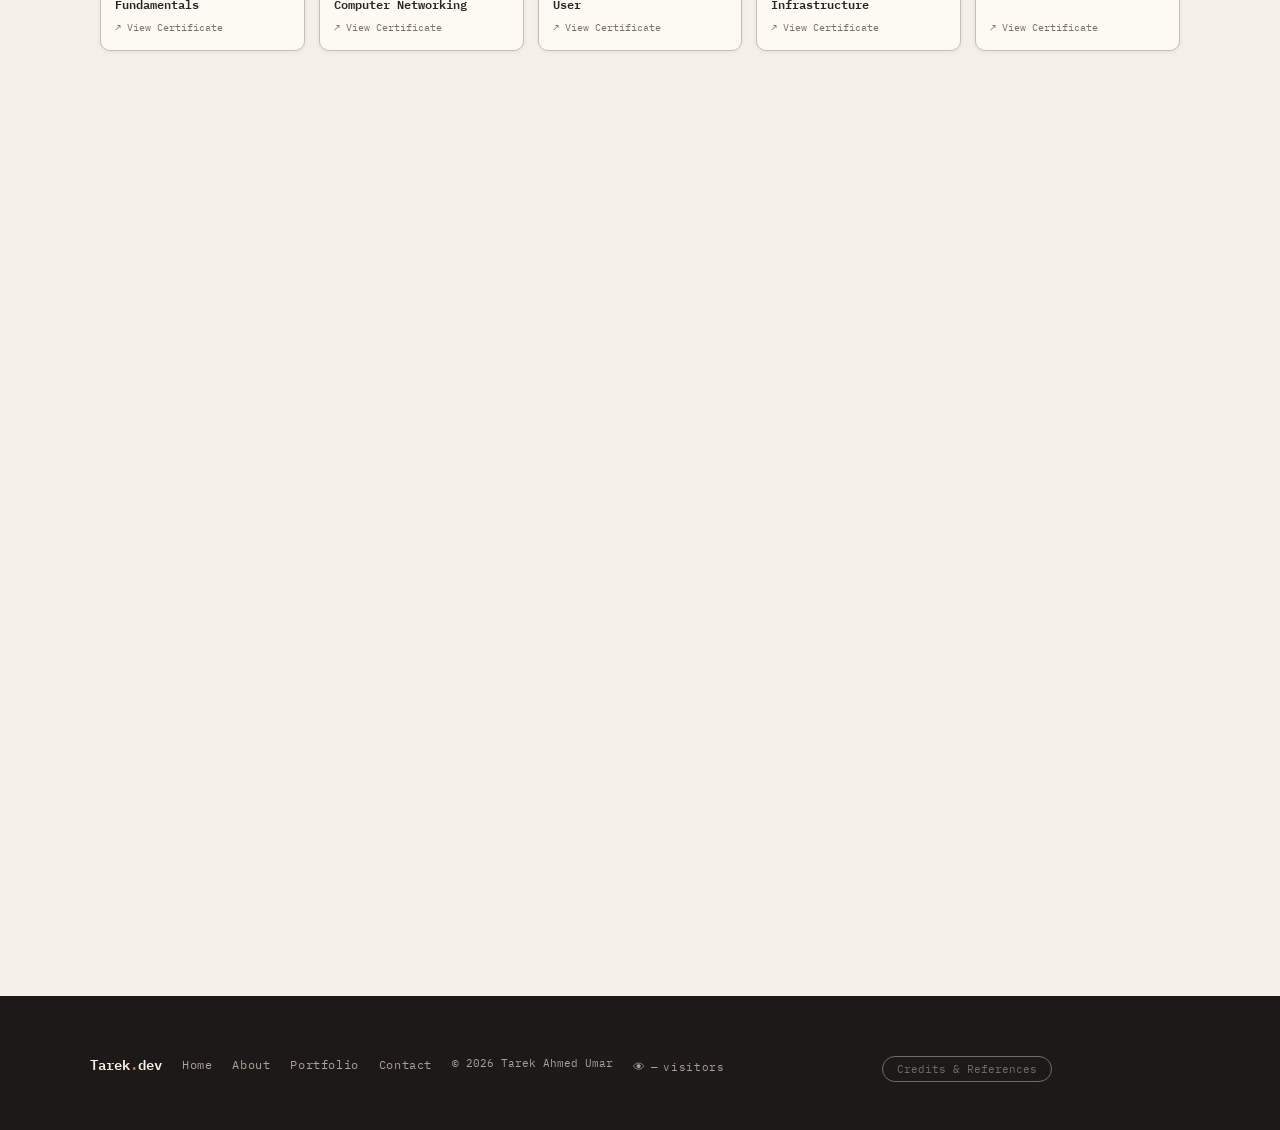
==== commit e8b4d580: "Add GoatCounter analytics to all pages, switch on-page counter to GoatCounter API" ====
--- a/index.html
+++ b/index.html
@@ -1601,5 +1601,8 @@
 })();
 </script>
 
+<!-- GoatCounter analytics — privacy-friendly, no cookies -->
+<script data-goatcounter="https://zerobun.goatcounter.com/count" async src="//gc.zgo.at/count.js"></script>
+
 </body>
 </html>
